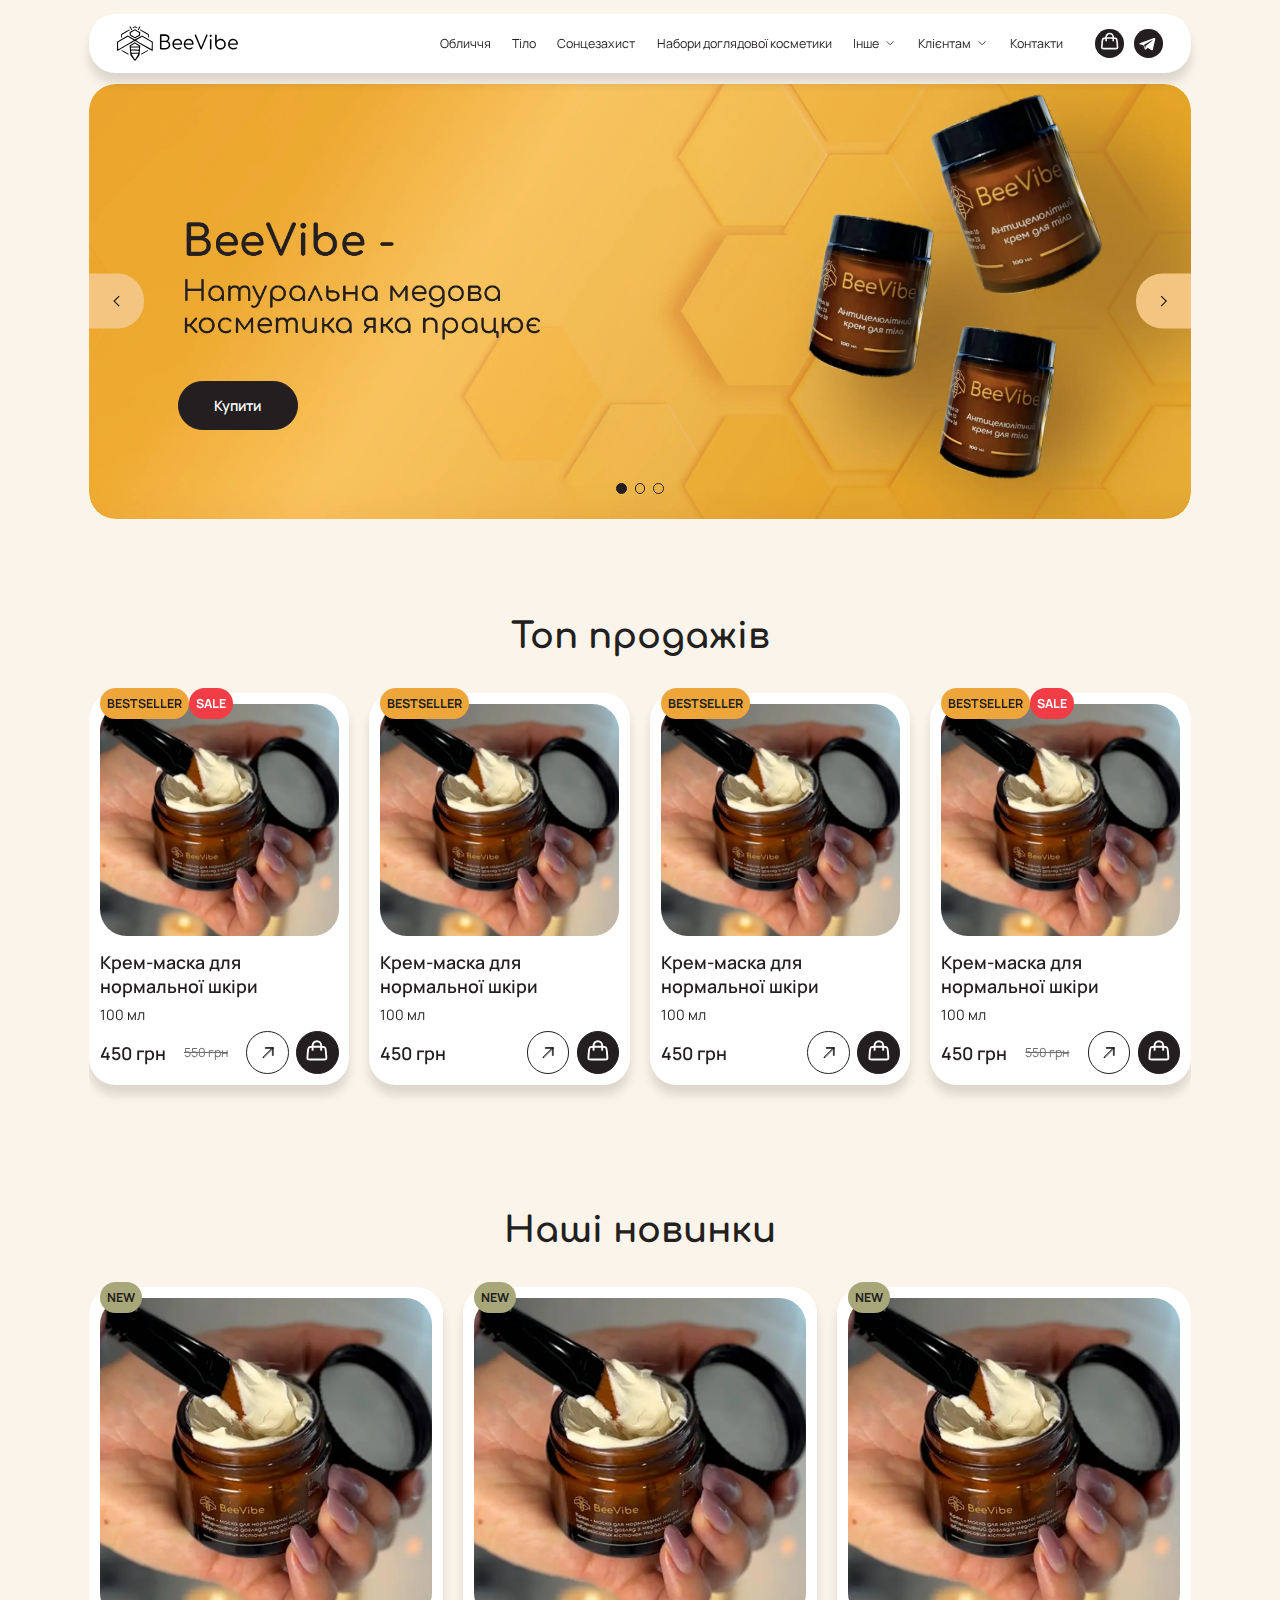
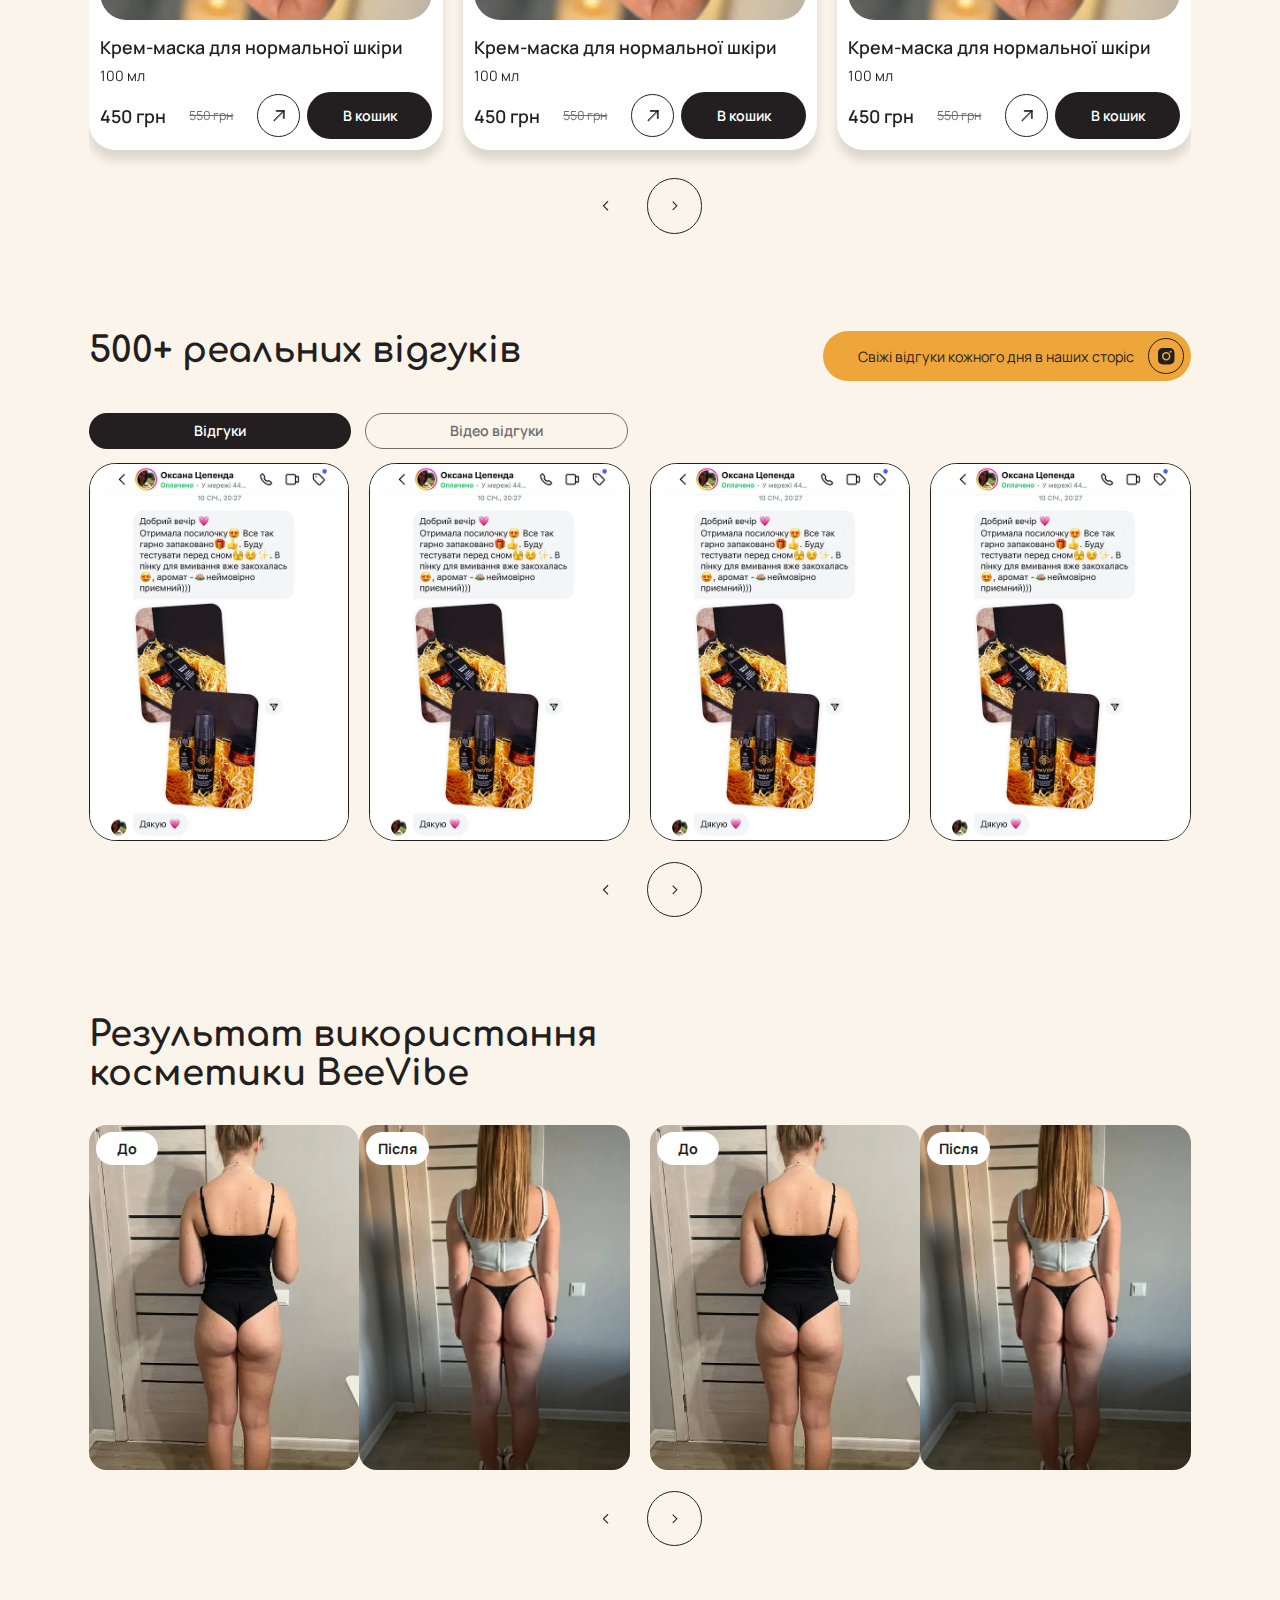
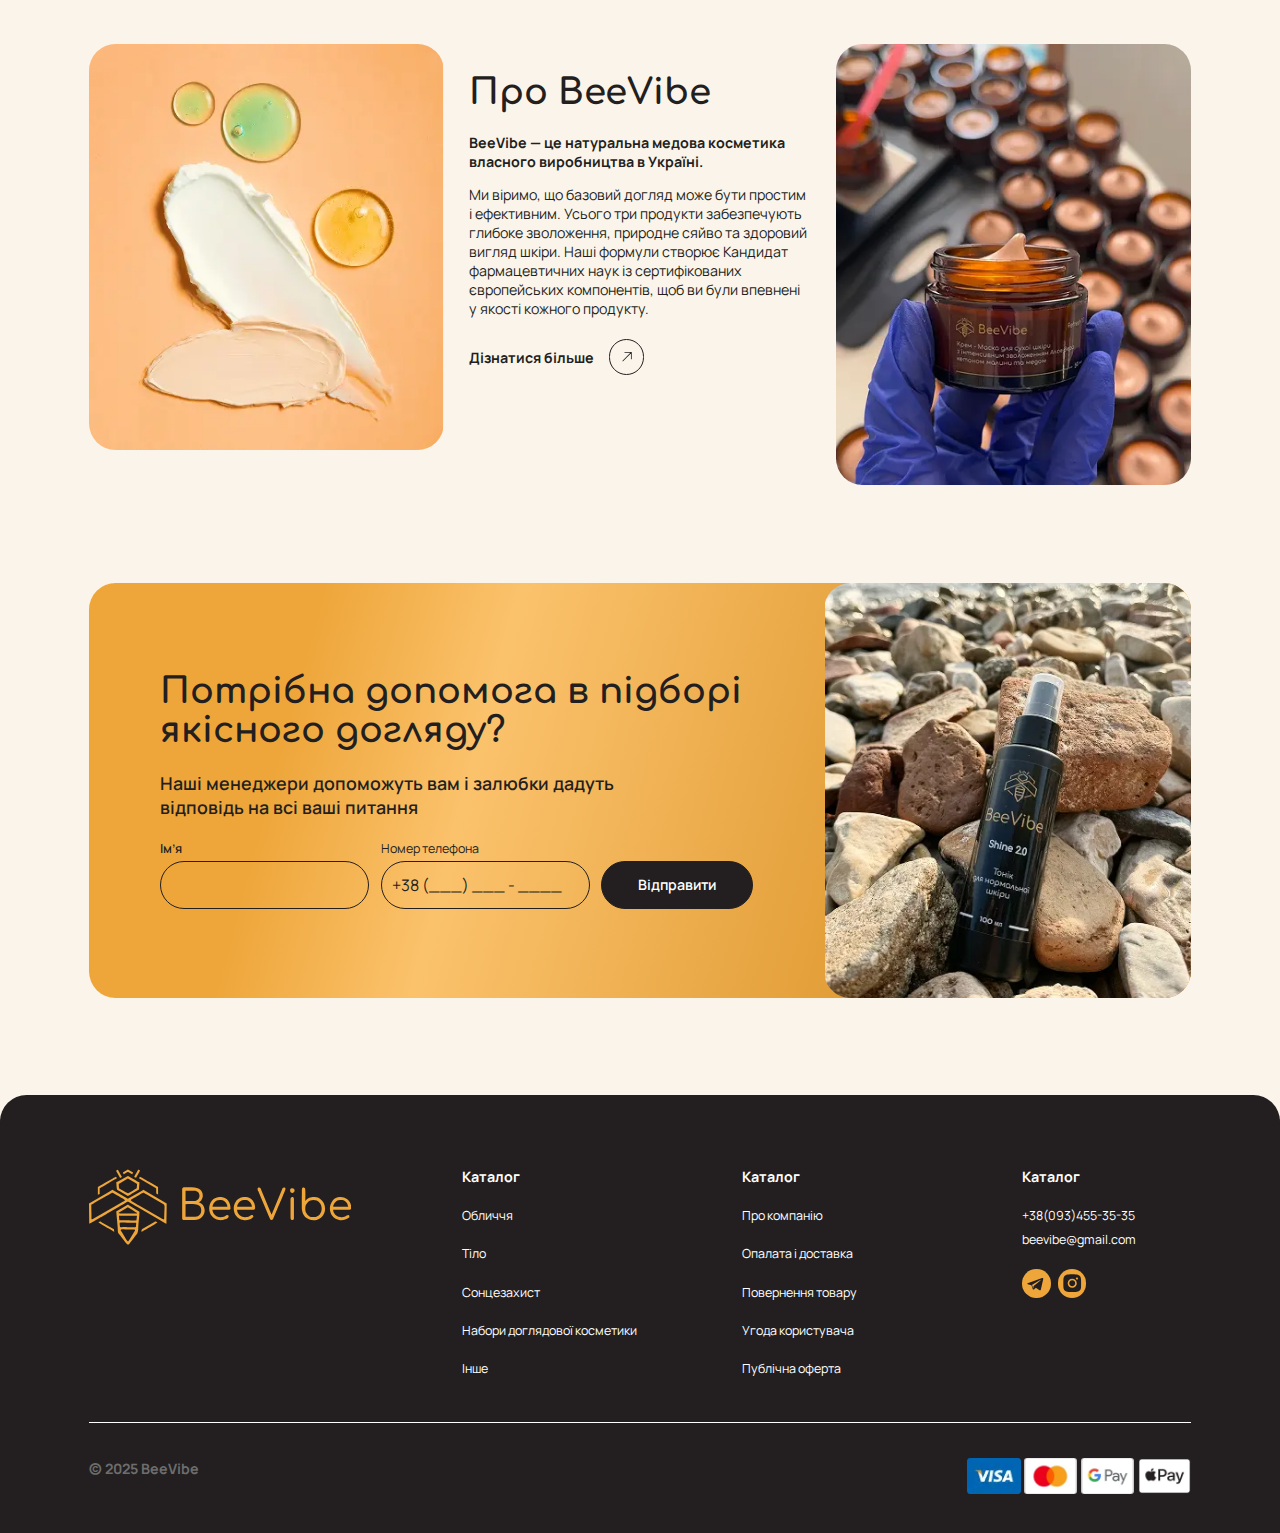
==== index.html @ 08a209f9 "Add files via upload" ====
<!doctype html>
<html lang="ua">

<head>
	<title>HomePage</title>
	<meta charset="UTF-8" />
	<meta name="format-detection" content="telephone=no" />
	<!-- <style>body{opacity: 0;}</style> -->
	<link rel="stylesheet" href="css/style.min.css?_v=20250407083836" />
	<link href="https://fonts.googleapis.com/css?family=Manrope:regular,500,600,700&display=swap&_v=20250407083836" rel="stylesheet" />
	<link href="https://fonts.googleapis.com/css?family=Comfortaa:500,600,700&display=swap&_v=20250407083836" rel="stylesheet" />
	<meta name="viewport" content="width=device-width, initial-scale=1.0" />
	<script>
		let path = window.location.pathname
	</script>
</head>

<body class="body text-dark-blue">
	<div class="page-container">
		<header class="h-[var(--header-height)] py-14 lg:py-16 flex z-50 w-full transition-transform duration-500 ease-linear top-0 right-0 left-0 fixed">
			<div class="container">
				<div class="flex items-center bg-white rounded-30 py-10 px-16 sm:px-32 box-shadow">
					<a href="index.html" class="block w-[1.16rem] lg:w-[1.36rem] relative z-[100] h-36 sm:h-[.46rem]">
						<svg class="size-full duration-300 header-logo transition-colors ease-linear">
							<use xlink:href="#logo"></use>
						</svg>
					</a>
					<div class="lg:ml-auto menu bg-black absolute top-14 lg:top-0 lg:relative h-[calc(100vh-.28rem)] w-[3.59rem] lg:w-auto lg:h-auto -right-[3.75rem] lg:right-0 lg:p-0 flex flex-col lg:items-center justify-center lg:flex-row translate-x-full lg:translate-x-0 transition-transform duration-300 lg:bg-transparent z-[90] rounded-l-30 sm:rounded-30 pt-[var(--header-height)] pr-16 pl-24 pb-32">
						<nav class="lg:mr-24 overflow-y-scroll lg:h-auto h-full">
							<ul class="flex flex-col lg:flex-row text-l lg:text-s">
								<li class="nav-list active">
									<a href="catalog.html">Обличчя</a>
								</li>
								<li class="nav-list">
									<a href="catalog.html">Тіло</a>
								</li>
								<li class="nav-list">
									<a href="catalog.html">Сонцезахист</a>
								</li>
								<li class="nav-list">
									<a href="catalog.html">Набори доглядової косметики</a>
								</li>
								<li class="accordion">
									<div class="accordion-header nav-list flex items-center gap-4">
										<div>Інше</div>
										<span class="size-16 transition-transform duration-300 ease-linear">
											<svg class="size-full duration-300 transition-colors ease-linear fill-transparent stroke-white lg:stroke-black">
												<use xlink:href="#cheven-icon"></use>
											</svg>
										</span>
									</div>
									<div class="accordion-content lg:absolute pl-14 lg:pl-0">
										<div class="pb:14 lg:pb-24 lg:pt-14 lg:bg-white rounded-b-30 w-max">
											<ul>
												<li>
													<a class="py-8 px-12 bg-transparent lg:hover:bg-light-orange lg:w-full mb-4 lg:mb-0" href="catalog.html">Аксесуари</a>
												</li>
												<li>
													<a class="py-8 px-12 bg-transparent lg:hover:bg-light-orange lg:w-full mb-4 lg:mb-0" href="catalog.html">Для постійних клієнтів</a>
												</li>
												<li>
													<a class="py-8 px-12 bg-transparent lg:hover:bg-light-orange lg:w-full mb-4 lg:mb-0" href="catalog.html">Для чоловіків</a>
												</li>
											</ul>
										</div>
									</div>
								</li>
								<li class="accordion">
									<div class="accordion-header nav-list flex items-center gap-4">
										<div>Клієнтам</div>
										<span class="size-16 transition-transform duration-300 ease-linear">
											<svg class="size-full duration-300 transition-colors ease-linear fill-transparent stroke-white lg:stroke-black">
												<use xlink:href="#cheven-icon"></use>
											</svg>
										</span>
									</div>
									<div class="accordion-content lg:absolute pl-14 lg:pl-0">
										<div class="pb:14 lg:pb-24 lg:pt-14 lg:bg-white rounded-b-30 w-max">
											<ul>
												<li>
													<a class="py-8 px-12 bg-transparent lg:hover:bg-light-orange lg:w-full mb-4 lg:mb-0" href="about.html">Про компанію</a>
												</li>
												<li>
													<a class="py-8 px-12 bg-transparent lg:hover:bg-light-orange lg:w-full mb-4 lg:mb-0" href="payment_&_delivery.html">Оплата і доставка</a>
												</li>
												<li>
													<a class="py-8 px-12 bg-transparent lg:hover:bg-light-orange lg:w-full mb-4 lg:mb-0" href="#">Повернення товару</a>
												</li>
												<li>
													<a class="py-8 px-12 bg-transparent lg:hover:bg-light-orange lg:w-full mb-4 lg:mb-0" href="#">Угода користувача</a>
												</li>
												<li>
													<a class="py-8 px-12 bg-transparent lg:hover:bg-light-orange lg:w-full mb-4 lg:mb-0" href="#">Публічна оферта</a>
												</li>
											</ul>
										</div>
									</div>
								</li>
								<li class="nav-list">
									<a class="font-bold lg:font-normal" href="#">Контакти</a>
								</li>
							</ul>
							<a class="mb-14 block ml-26 font-s lg:hidden" href="tel:+380 00 000 00 00 ">+380 00 000 00 00</a>
							<a class="block ml-26 font-s lg:hidden" href="mailto:beevibe@gmail.com">beevibe@gmail.com</a>
						</nav>
						<div class="flex gap-8 flex-shrink-0 lg:hidden pl-14 lg:pl-0 h-50 items-end">
							<a href="#" class="size-32 rounded flex items-center justify-center transition-colors duration-300 bg-orange">
								<svg class="size-full transition-colors duration-300 ease-linear fill-black">
									<use href="#telegram-icon"></use>
								</svg>
							</a>
							<a href="#" class="size-32 rounded flex items-center justify-center transition-colors duration-300 bg-orange">
								<svg class="size-full transition-colors duration-300 ease-linear fill-black">
									<use href="#instagram-icon"></use>
								</svg>
							</a>
						</div>
					</div>

					<button class="size-32 rounded flex items-center justify-center transition-colors duration-300 bg-black pb-6 lg:hover:bg-orange group mr-8 lg:mr-12 ml-auto lg:ml-0">
						<svg class="size-24 fill-none stroke-white transition-colors duration-300 ease-linear group-hover:stroke-black">
							<use href="#basket-icon"></use>
						</svg>
					</button>
					<a href="#" class="size-32 rounded lg:flex items-center justify-center transition-colors duration-300 bg-black lg:hover:bg-orange group hidden">
						<svg class="size-full fill-white transition-colors duration-300 ease-linear group-hover:fill-black">
							<use href="#telegram-icon"></use>
						</svg>
					</a>

					<button class="burger lg:hidden">
						<div class="line">
							<span></span>
						</div>
					</button>
				</div>
			</div>
		</header>


		<main>
			<section class="pt-[var(--header-height)] mb-[.64rem] lg:mb-[1.1rem]">
				<div class="container">
					<div class="swiper relative overflow-hidden rounded-30 mb-12 sm:mb-0" data-swiper="mainFrameSlider">
						<div class="swiper-wrapper">
							<div class="swiper-slide overflow-hidden rounded-30">
								<div class="h-[2.24rem] sm:h-[3.8rem] lg:h-[4.9rem] relative">
									<div class="image size-full">
										<picture>
											<source srcset="img/1-frame.webp" media="(min-width: 1024px)" />
											<img class="object-cover" src="img/1-frame_sm.webp" alt="1-frame" />
										</picture>
									</div>
									<h1 class="hidden">BeeVibe</h1>
									<button class="btn-black absolute left-[.22rem] sm:left-40 bottom-40 lg:left-100 lg:bottom-100">
										Купити
									</button>
								</div>
							</div>
							<div class="swiper-slide overflow-hidden rounded-30">
								<div class="h-[2.24rem] sm:h-[3.8rem] lg:h-[4.9rem] relative">
									<div class="image size-full">
										<picture>
											<source srcset="img/1-frame.webp" media="(min-width: 1024px)" />
											<img class="object-cover" src="img/1-frame_sm.webp" alt="1-frame" />
										</picture>
									</div>
									<h1 class="hidden">BeeVibe</h1>
									<button class="btn-black absolute left-[.22rem] sm:left-40 bottom-40 lg:left-100 lg:bottom-100">
										Купити
									</button>
								</div>
							</div>
							<div class="swiper-slide overflow-hidden rounded-30">
								<div class="h-[2.24rem] sm:h-[3.8rem] lg:h-[4.9rem] relative">
									<div class="image size-full">
										<picture>
											<source srcset="img/1-frame.webp" media="(min-width: 1024px)" />
											<img class="object-cover" src="img/1-frame_sm.webp" alt="1-frame" />
										</picture>
									</div>
									<h1 class="hidden">BeeVibe</h1>
									<button class="btn-black absolute left-[.22rem] sm:left-40 bottom-40 lg:left-100 lg:bottom-100">
										Купити
									</button>
								</div>
							</div>
						</div>
						<button class="btn-prev z-50 text-red absolute top-1/2 -translate-y-1/2 size-[.62rem] rounded-r-30 bg-light-orange lg:flex-center lg:hover:bg-white uration-300 transition-colors ease-linear hidden">
							<svg class="size-24 duration-300 transition-colors ease-linear fill-transparent stroke-black rotate-90">
								<use xlink:href="#cheven-icon"></use>
							</svg>
						</button>
						<button class="btn-next z-50 text-red absolute top-1/2 -translate-y-1/2 size-[.62rem] rounded-l-30 bg-light-orange lg:flex-center lg:hover:bg-white uration-300 transition-colors ease-linear hidden right-0">
							<svg class="size-24 duration-300 transition-colors ease-linear fill-transparent stroke-black -rotate-90">
								<use xlink:href="#cheven-icon"></use>
							</svg>
						</button>
						<div class="swiper-pagination lg:!bottom-24"></div>
					</div>
					<div class="btn-black w-full sm:hidden">В каталог</div>
				</div>
			</section>
			<section class="mb-[.64rem] lg:mb-[1.1rem]">
				<div class="container">
					<h2 class="sm:text-center mb-16 sm:mb-36">Топ продажів</h2>
				</div>
				<div class="pl-[var(--container-gap)] lg:px-[var(--container-gap)]">
					<div class="swiper" data-swiper="topSalesSlider">
						<div class="swiper-wrapper pt-6 pb-24 sm:pb-32">
							<div class="swiper-slide">
								<div class="p-8 sm:p-12 bg-white rounded-30 relative box-shadow">
									<div class="image w-full pt-[97%] rounded-30 overflow-hidden mb-8 sm:mb-16">
										<img src="img/top-sales.webp" alt="top-sales" />
									</div>
									<h3 class="h4 font-semibold mb-4 sm:mb-8">
										Крем-маска для нормальної шкіри
									</h3>
									<div class="mb-4 sm:mb-8 text-s sm:text-m">100 мл</div>
									<div class="flex justify-between items-center">
										<div class="sm:text-[.2rem] font-semibold">450 грн</div>
										<div class="line-through text-gray text-s">550 грн</div>
										<div class="flex flex-shrink-0 gap-8">
											<a href="#" class="size-[.48rem] rounded items-center justify-center transition-colors duration-300 bg-transparent lg:hover:bg-light-orange group ml-auto lg:ml-0 flex-shrink-0 border border-solid border-black lg:flex-center lg:hover:border-light-orange hidden">
												<svg class="size-24 fill-none transition-colors duration-300 ease-linear stroke-black">
													<use href="#arrow-icon"></use>
												</svg>
											</a>
											<button class="size-40 sm:size-[.48rem] rounded flex items-center justify-center transition-colors duration-300 bg-black pb-6 lg:hover:bg-orange group ml-auto lg:ml-0 flex-shrink-0 border border-solid border-black lg:hover:border-orange">
												<svg class="size-24 sm:size-[.29rem] fill-none stroke-white transition-colors duration-300 ease-linear group-hover:stroke-black">
													<use href="#basket-icon"></use>
												</svg>
											</button>
										</div>
									</div>
									<div class="flex absolute -top-6">
										<div class="p-8 uppercase text-s font-bold rounded-30 bg-orange">
											Bestseller
										</div>
										<div class="p-8 uppercase text-s font-bold rounded-30 bg-red text-white">
											sale
										</div>
									</div>
								</div>
							</div>
							<div class="swiper-slide">
								<div class="p-8 sm:p-12 bg-white rounded-30 relative box-shadow">
									<div class="image w-full pt-[97%] rounded-30 overflow-hidden mb-8 sm:mb-16">
										<img src="img/top-sales.webp" alt="top-sales" />
									</div>
									<h3 class="h4 font-semibold mb-4 sm:mb-8">
										Крем-маска для нормальної шкіри
									</h3>
									<div class="mb-4 sm:mb-8 text-s sm:text-m">100 мл</div>
									<div class="flex justify-between items-center">
										<div class="sm:text-[.2rem] font-semibold">450 грн</div>
										<!-- <div class="line-through text-gray text-s">550 грн</div> -->
										<div class="flex flex-shrink-0 gap-8">
											<a href="#" class="size-[.48rem] rounded items-center justify-center transition-colors duration-300 bg-transparent lg:hover:bg-light-orange group ml-auto lg:ml-0 flex-shrink-0 border border-solid border-black lg:flex-center lg:hover:border-light-orange hidden">
												<svg class="size-24 fill-none transition-colors duration-300 ease-linear stroke-black">
													<use href="#arrow-icon"></use>
												</svg>
											</a>
											<button class="size-40 sm:size-[.48rem] rounded flex items-center justify-center transition-colors duration-300 bg-black pb-6 lg:hover:bg-orange group ml-auto lg:ml-0 flex-shrink-0 border border-solid border-black lg:hover:border-orange">
												<svg class="size-24 sm:size-[.29rem] fill-none stroke-white transition-colors duration-300 ease-linear group-hover:stroke-black">
													<use href="#basket-icon"></use>
												</svg>
											</button>
										</div>
									</div>
									<div class="flex absolute -top-6">
										<div class="p-8 uppercase text-s font-bold rounded-30 bg-orange">
											Bestseller
										</div>
									</div>
								</div>
							</div>
							<div class="swiper-slide">
								<div class="p-8 sm:p-12 bg-white rounded-30 relative box-shadow">
									<div class="image w-full pt-[97%] rounded-30 overflow-hidden mb-8 sm:mb-16">
										<img src="img/top-sales.webp" alt="top-sales" />
									</div>
									<h3 class="h4 font-semibold mb-4 sm:mb-8">
										Крем-маска для нормальної шкіри
									</h3>
									<div class="mb-4 sm:mb-8 text-s sm:text-m">100 мл</div>
									<div class="flex justify-between items-center">
										<div class="sm:text-[.2rem] font-semibold">450 грн</div>
										<!-- <div class="line-through text-gray text-s">550 грн</div> -->
										<div class="flex flex-shrink-0 gap-8">
											<a href="#" class="size-[.48rem] rounded items-center justify-center transition-colors duration-300 bg-transparent lg:hover:bg-light-orange group ml-auto lg:ml-0 flex-shrink-0 border border-solid border-black lg:flex-center lg:hover:border-light-orange hidden">
												<svg class="size-24 fill-none transition-colors duration-300 ease-linear stroke-black">
													<use href="#arrow-icon"></use>
												</svg>
											</a>
											<button class="size-40 sm:size-[.48rem] rounded flex items-center justify-center transition-colors duration-300 bg-black pb-6 lg:hover:bg-orange group ml-auto lg:ml-0 flex-shrink-0 border border-solid border-black lg:hover:border-orange">
												<svg class="size-24 sm:size-[.29rem] fill-none stroke-white transition-colors duration-300 ease-linear group-hover:stroke-black">
													<use href="#basket-icon"></use>
												</svg>
											</button>
										</div>
									</div>
									<div class="flex absolute -top-6">
										<div class="p-8 uppercase text-s font-bold rounded-30 bg-orange">
											Bestseller
										</div>
									</div>
								</div>
							</div>
							<div class="swiper-slide">
								<div class="p-8 sm:p-12 bg-white rounded-30 relative box-shadow">
									<div class="image w-full pt-[97%] rounded-30 overflow-hidden mb-8 sm:mb-16">
										<img src="img/top-sales.webp" alt="top-sales" />
									</div>
									<h3 class="h4 font-semibold mb-4 sm:mb-8">
										Крем-маска для нормальної шкіри
									</h3>
									<div class="mb-4 sm:mb-8 text-s sm:text-m">100 мл</div>
									<div class="flex justify-between items-center">
										<div class="sm:text-[.2rem] font-semibold">450 грн</div>
										<div class="line-through text-gray text-s">550 грн</div>
										<div class="flex flex-shrink-0 gap-8">
											<a href="#" class="size-[.48rem] rounded items-center justify-center transition-colors duration-300 bg-transparent lg:hover:bg-light-orange group ml-auto lg:ml-0 flex-shrink-0 border border-solid border-black lg:flex-center lg:hover:border-light-orange hidden">
												<svg class="size-24 fill-none transition-colors duration-300 ease-linear stroke-black">
													<use href="#arrow-icon"></use>
												</svg>
											</a>
											<button class="size-40 sm:size-[.48rem] rounded flex items-center justify-center transition-colors duration-300 bg-black pb-6 lg:hover:bg-orange group ml-auto lg:ml-0 flex-shrink-0 border border-solid border-black lg:hover:border-orange">
												<svg class="size-24 sm:size-[.29rem] fill-none stroke-white transition-colors duration-300 ease-linear group-hover:stroke-black">
													<use href="#basket-icon"></use>
												</svg>
											</button>
										</div>
									</div>
									<div class="flex absolute -top-6">
										<div class="p-8 uppercase text-s font-bold rounded-30 bg-orange">
											Bestseller
										</div>
										<div class="p-8 uppercase text-s font-bold rounded-30 bg-red text-white">
											sale
										</div>
									</div>
								</div>
							</div>
						</div>
						<div class="flex justify-end sm:justify-center gap-16 pr-[var(--container-gap)] lg:pr-0">
							<div class="slider-btn prev">
								<svg class="size-full d fill-transparent stroke-black rotate-90">
									<use xlink:href="#cheven-icon"></use>
								</svg>
							</div>
							<div class="slider-btn next">
								<svg class="size-full d fill-transparent stroke-black -rotate-90">
									<use xlink:href="#cheven-icon"></use>
								</svg>
							</div>
						</div>
					</div>
				</div>
			</section>
			<section class="mb-[.64rem] lg:mb-[1.1rem]">
				<div class="container">
					<h2 class="sm:text-center mb-16 sm:mb-36">Наші новинки</h2>
				</div>
				<div class="pl-[var(--container-gap)] lg:px-[var(--container-gap)]">
					<div class="swiper" data-swiper="newSlider">
						<div class="swiper-wrapper pt-6 pb-24 sm:pb-32">
							<div class="swiper-slide">
								<div class="p-8 sm:p-12 bg-white rounded-30 relative box-shadow">
									<div class="image w-full pt-[97%] rounded-30 overflow-hidden mb-8 sm:mb-16">
										<img src="img/top-sales.webp" alt="top-sales" />
									</div>
									<h3 class="h4 font-semibold mb-4 sm:mb-8">
										Крем-маска для нормальної шкіри
									</h3>
									<div class="mb-4 sm:mb-8 text-s sm:text-m">100 мл</div>
									<div class="flex justify-between items-center">
										<div class="sm:text-[.2rem] font-semibold">450 грн</div>
										<div class="line-through text-gray text-s">550 грн</div>
										<div class="flex flex-shrink-0 gap-8 items-center">
											<a href="#" class="size-[.48rem] rounded items-center justify-center transition-colors duration-300 bg-transparent lg:hover:bg-light-orange group ml-auto lg:ml-0 flex-shrink-0 border border-solid border-black lg:flex-center lg:hover:border-light-orange hidden">
												<svg class="size-24 fill-none transition-colors duration-300 ease-linear stroke-black">
													<use href="#arrow-icon"></use>
												</svg>
											</a>
											<button class="size-40 sm:size-[.48rem] rounded flex items-center justify-center transition-colors duration-300 bg-black pb-6 lg:hover:bg-orange group ml-auto lg:ml-0 flex-shrink-0 border border-solid border-black lg:hover:border-orange lg:hidden">
												<svg class="size-24 sm:size-[.29rem] fill-none stroke-white transition-colors duration-300 ease-linear group-hover:stroke-black">
													<use href="#basket-icon"></use>
												</svg>
											</button>
											<button class="btn-black-orange hidden lg:flex">
												В кошик
											</button>
										</div>
									</div>
									<div class="flex absolute -top-6">
										<div class="p-8 uppercase text-s font-bold rounded-30 bg-khaki">
											new
										</div>
									</div>
								</div>
							</div>
							<div class="swiper-slide">
								<div class="p-8 sm:p-12 bg-white rounded-30 relative box-shadow">
									<div class="image w-full pt-[97%] rounded-30 overflow-hidden mb-8 sm:mb-16">
										<img src="img/top-sales.webp" alt="top-sales" />
									</div>
									<h3 class="h4 font-semibold mb-4 sm:mb-8">
										Крем-маска для нормальної шкіри
									</h3>
									<div class="mb-4 sm:mb-8 text-s sm:text-m">100 мл</div>
									<div class="flex justify-between items-center">
										<div class="sm:text-[.2rem] font-semibold">450 грн</div>
										<div class="line-through text-gray text-s">550 грн</div>
										<div class="flex flex-shrink-0 gap-8 items-center">
											<a href="#" class="size-[.48rem] rounded items-center justify-center transition-colors duration-300 bg-transparent lg:hover:bg-light-orange group ml-auto lg:ml-0 flex-shrink-0 border border-solid border-black lg:flex-center lg:hover:border-light-orange hidden">
												<svg class="size-24 fill-none transition-colors duration-300 ease-linear stroke-black">
													<use href="#arrow-icon"></use>
												</svg>
											</a>
											<button class="size-40 sm:size-[.48rem] rounded flex items-center justify-center transition-colors duration-300 bg-black pb-6 lg:hover:bg-orange group ml-auto lg:ml-0 flex-shrink-0 border border-solid border-black lg:hover:border-orange lg:hidden">
												<svg class="size-24 sm:size-[.29rem] fill-none stroke-white transition-colors duration-300 ease-linear group-hover:stroke-black">
													<use href="#basket-icon"></use>
												</svg>
											</button>
											<button class="btn-black-orange hidden lg:flex">
												В кошик
											</button>
										</div>
									</div>
									<div class="flex absolute -top-6">
										<div class="p-8 uppercase text-s font-bold rounded-30 bg-khaki">
											new
										</div>
									</div>
								</div>
							</div>
							<div class="swiper-slide">
								<div class="p-8 sm:p-12 bg-white rounded-30 relative box-shadow">
									<div class="image w-full pt-[97%] rounded-30 overflow-hidden mb-8 sm:mb-16">
										<img src="img/top-sales.webp" alt="top-sales" />
									</div>
									<h3 class="h4 font-semibold mb-4 sm:mb-8">
										Крем-маска для нормальної шкіри
									</h3>
									<div class="mb-4 sm:mb-8 text-s sm:text-m">100 мл</div>
									<div class="flex justify-between items-center">
										<div class="sm:text-[.2rem] font-semibold">450 грн</div>
										<div class="line-through text-gray text-s">550 грн</div>
										<div class="flex flex-shrink-0 gap-8 items-center">
											<a href="#" class="size-[.48rem] rounded items-center justify-center transition-colors duration-300 bg-transparent lg:hover:bg-light-orange group ml-auto lg:ml-0 flex-shrink-0 border border-solid border-black lg:flex-center lg:hover:border-light-orange hidden">
												<svg class="size-24 fill-none transition-colors duration-300 ease-linear stroke-black">
													<use href="#arrow-icon"></use>
												</svg>
											</a>
											<button class="size-40 sm:size-[.48rem] rounded flex items-center justify-center transition-colors duration-300 bg-black pb-6 lg:hover:bg-orange group ml-auto lg:ml-0 flex-shrink-0 border border-solid border-black lg:hover:border-orange lg:hidden">
												<svg class="size-24 sm:size-[.29rem] fill-none stroke-white transition-colors duration-300 ease-linear group-hover:stroke-black">
													<use href="#basket-icon"></use>
												</svg>
											</button>
											<button class="btn-black-orange hidden lg:flex">
												В кошик
											</button>
										</div>
									</div>
									<div class="flex absolute -top-6">
										<div class="p-8 uppercase text-s font-bold rounded-30 bg-khaki">
											new
										</div>
									</div>
								</div>
							</div>
							<div class="swiper-slide">
								<div class="p-8 sm:p-12 bg-white rounded-30 relative box-shadow">
									<div class="image w-full pt-[97%] rounded-30 overflow-hidden mb-8 sm:mb-16">
										<img src="img/top-sales.webp" alt="top-sales" />
									</div>
									<h3 class="h4 font-semibold mb-4 sm:mb-8">
										Крем-маска для нормальної шкіри
									</h3>
									<div class="mb-4 sm:mb-8 text-s sm:text-m">100 мл</div>
									<div class="flex justify-between items-center">
										<div class="sm:text-[.2rem] font-semibold">450 грн</div>
										<div class="line-through text-gray text-s">550 грн</div>
										<div class="flex flex-shrink-0 gap-8 items-center">
											<a href="#" class="size-[.48rem] rounded items-center justify-center transition-colors duration-300 bg-transparent lg:hover:bg-light-orange group ml-auto lg:ml-0 flex-shrink-0 border border-solid border-black lg:flex-center lg:hover:border-light-orange hidden">
												<svg class="size-24 fill-none transition-colors duration-300 ease-linear stroke-black">
													<use href="#arrow-icon"></use>
												</svg>
											</a>
											<button class="size-40 sm:size-[.48rem] rounded flex items-center justify-center transition-colors duration-300 bg-black pb-6 lg:hover:bg-orange group ml-auto lg:ml-0 flex-shrink-0 border border-solid border-black lg:hover:border-orange lg:hidden">
												<svg class="size-24 sm:size-[.29rem] fill-none stroke-white transition-colors duration-300 ease-linear group-hover:stroke-black">
													<use href="#basket-icon"></use>
												</svg>
											</button>
											<button class="btn-black-orange hidden lg:flex">
												В кошик
											</button>
										</div>
									</div>
									<div class="flex absolute -top-6">
										<div class="p-8 uppercase text-s font-bold rounded-30 bg-khaki">
											new
										</div>
									</div>
								</div>
							</div>
						</div>
						<div class="flex justify-end sm:justify-center gap-16 pr-[var(--container-gap)] lg:pr-0">
							<div class="slider-btn prev">
								<svg class="size-full d fill-transparent stroke-black rotate-90">
									<use xlink:href="#cheven-icon"></use>
								</svg>
							</div>
							<div class="slider-btn next">
								<svg class="size-full d fill-transparent stroke-black -rotate-90">
									<use xlink:href="#cheven-icon"></use>
								</svg>
							</div>
						</div>
					</div>
				</div>
			</section>
			<section class="mb-[.64rem] lg:mb-[1.1rem]">
				<div class="lg:px-[var(--container-gap)] pl-[var(--container-gap)]">
					<div class="lg:flex justify-between mb-16 sm:mb-36 pr-[var(--container-gap)] lg:pr-0">
						<h2 class="mb-24 lg:mb-0">
							<span class="lg:block">500+ реальних відгуків</span>
						</h2>

						<a class="py-8 sm:pl-40 pr-8 text-black rounded-30 bg-orange items-center hover:bg-black hover:text-white transition-colors duration-300 group w-full sm:w-max flex justify-center ml-auto text-s lg:text-m lg:gap-16 gap-4" href="#"><span>Свіжі відгуки кожного дня в наших сторіс</span>

							<span href="#" class="size-40 p-4 rounded lg:flex items-center justify-center transition-colors duration-300 border border-solid border-black group-hover:border-white">
								<svg class="size-full group-hover:fill-white transition-colors duration-300 ease-linear fill-black">
									<use href="#instagram-icon"></use>
								</svg>
							</span>
						</a>
					</div>

					<div class="tabs-container">
						<div class="mb-16">
							<div class="flex gap-16 overflow-x-scroll tab__buttons leading-snug mb-16">
								<div class="tab__button py-8 px-40 rounded-30 font-semibold border border-solid border-gray cursor-pointer hover:bg-black hover:border-black hover:text-white duration-300 transition-colors ease-linear flex-shrink-0 text-gray lg:min-w-[2.95rem] flex-center">
									Відгуки
								</div>
								<div class="tab__button py-8 px-40 rounded-30 font-semibold border border-solid border-gray cursor-pointer hover:bg-black hover:border-black hover:text-white duration-300 transition-colors ease-linear flex-shrink-0 text-gray lg:min-w-[2.95rem] flex-center">
									Відео відгуки
								</div>
							</div>

							<div class="relative tab__contents">
								<div class="tab__content opacity-0 bg-bg transition-opacity duration-300 ease-linear">
									<div class="swiper mb-40" data-swiper="reviewsSlider">
										<div class="swiper-wrapper mb-24">
											<div class="swiper-slide">
												<div class="border border-solid border-black overflow-hidden h-[3.6rem] sm:h-[4.25rem] rounded-30">
													<div class="image size-full">
														<img class="object-contain" src="img/review.webp" alt="review" />
													</div>
												</div>
											</div>
											<div class="swiper-slide">
												<div class="border border-solid border-black overflow-hidden h-[3.6rem] sm:h-[4.25rem] rounded-30">
													<div class="image size-full">
														<img class="object-contain" src="img/review.webp" alt="review" />
													</div>
												</div>
											</div>
											<div class="swiper-slide">
												<div class="border border-solid border-black overflow-hidden h-[3.6rem] sm:h-[4.25rem] rounded-30">
													<div class="image size-full">
														<img class="object-contain" src="img/review.webp" alt="review" />
													</div>
												</div>
											</div>
											<div class="swiper-slide">
												<div class="border border-solid border-black overflow-hidden h-[3.6rem] sm:h-[4.25rem] rounded-30">
													<div class="image size-full">
														<img class="object-contain" src="img/review.webp" alt="review" />
													</div>
												</div>
											</div>
											<div class="swiper-slide">
												<div class="border border-solid border-black overflow-hidden h-[3.6rem] sm:h-[4.25rem] rounded-30">
													<div class="image size-full">
														<img class="object-contain" src="img/review.webp" alt="review" />
													</div>
												</div>
											</div>
										</div>
										<div class="flex justify-end sm:justify-center gap-16 pr-[var(--container-gap)] lg:pr-0">
											<div class="slider-btn prev">
												<svg class="size-full d fill-transparent stroke-black rotate-90">
													<use xlink:href="#cheven-icon"></use>
												</svg>
											</div>
											<div class="slider-btn next">
												<svg class="size-full d fill-transparent stroke-black -rotate-90">
													<use xlink:href="#cheven-icon"></use>
												</svg>
											</div>
										</div>
									</div>
								</div>
								<div class="tab__content absolute top-0 opacity-0 bg-bg transition-opacity duration-300 ease-linear min-w-0 w-full">
									<div class="swiper mb-40" data-swiper="reviewsVideoSlider">
										<div class="swiper-wrapper mb-24">
											<div class="swiper-slide">
												<div class="border border-solid border-black overflow-hidden h-[3.6rem] sm:h-[4.25rem] rounded-30">
													<div class="image size-full">
														<img class="object-contain" src="img/review.webp" alt="review" />
													</div>
												</div>
											</div>
											<div class="swiper-slide">
												<div class="border border-solid border-black overflow-hidden h-[3.6rem] sm:h-[4.25rem] rounded-30">
													<div class="image size-full">
														<img class="object-contain" src="img/review.webp" alt="review" />
													</div>
												</div>
											</div>
											<div class="swiper-slide">
												<div class="border border-solid border-black overflow-hidden h-[3.6rem] sm:h-[4.25rem] rounded-30">
													<div class="image size-full">
														<img class="object-contain" src="img/review.webp" alt="review" />
													</div>
												</div>
											</div>
											<div class="swiper-slide">
												<div class="border border-solid border-black overflow-hidden h-[3.6rem] sm:h-[4.25rem] rounded-30">
													<div class="image size-full">
														<img class="object-contain" src="img/review.webp" alt="review" />
													</div>
												</div>
											</div>
											<div class="swiper-slide">
												<div class="border border-solid border-black overflow-hidden h-[3.6rem] sm:h-[4.25rem] rounded-30">
													<div class="image size-full">
														<img class="object-contain" src="img/review.webp" alt="review" />
													</div>
												</div>
											</div>
										</div>
										<div class="flex justify-end sm:justify-center gap-16 pr-[var(--container-gap)] lg:pr-0">
											<div class="slider-btn prev">
												<svg class="size-full d fill-transparent stroke-black rotate-90">
													<use xlink:href="#cheven-icon"></use>
												</svg>
											</div>
											<div class="slider-btn next">
												<svg class="size-full d fill-transparent stroke-black -rotate-90">
													<use xlink:href="#cheven-icon"></use>
												</svg>
											</div>
										</div>
									</div>
								</div>
							</div>
						</div>
					</div>
				</div>
			</section>
			<section class="mb-[.64rem] lg:mb-[1.1rem]">
				<div class="container">
					<h2 class="lg:w-1/2 mb-16 sm:mb-36">
						Результат використання косметики BeeVibe
					</h2>
					<div class="swiper" data-swiper="resultsSwiper">
						<div class="swiper-wrapper mb-24">
							<div class="swiper-slide">
								<div class="flex h-[2.18rem] sm:h-[3.88rem]">
									<div class="image h-full w-1/2 rounded-[.2rem] overflow-hidden">
										<img class="!object-cover" src="img/before.webp" alt="before" />
										<div class="rounded-30 p-8 bg-white font-bold absolute top-8 left-8 min-w-[.7rem] text-center text-s sm:text-m">
											До
										</div>
									</div>
									<div class="image h-full w-1/2 rounded-[.2rem] overflow-hidden">
										<img class="!object-cover" src="img/after.webp" alt="before" />
										<div class="rounded-30 p-8 bg-white font-bold absolute top-8 left-8 min-w-[.7rem] text-center text-s sm:text-m">
											Після
										</div>
									</div>
								</div>
							</div>
							<div class="swiper-slide">
								<div class="flex h-[2.18rem] sm:h-[3.88rem]">
									<div class="image h-full w-1/2 rounded-[.2rem] overflow-hidden">
										<img class="!object-cover" src="img/before.webp" alt="before" />
										<div class="rounded-30 p-8 bg-white font-bold absolute top-8 left-8 min-w-[.7rem] text-center text-s sm:text-m">
											До
										</div>
									</div>
									<div class="image h-full w-1/2 rounded-[.2rem] overflow-hidden">
										<img class="!object-cover" src="img/after.webp" alt="before" />
										<div class="rounded-30 p-8 bg-white font-bold absolute top-8 left-8 min-w-[.7rem] text-center text-s sm:text-m">
											Після
										</div>
									</div>
								</div>
							</div>
							<div class="swiper-slide">
								<div class="flex h-[2.18rem] sm:h-[3.88rem]">
									<div class="image h-full w-1/2 rounded-[.2rem] overflow-hidden">
										<img class="!object-cover" src="img/before.webp" alt="before" />
										<div class="rounded-30 p-8 bg-white font-bold absolute top-8 left-8 min-w-[.7rem] text-center text-s sm:text-m">
											До
										</div>
									</div>
									<div class="image h-full w-1/2 rounded-[.2rem] overflow-hidden">
										<img class="!object-cover" src="img/after.webp" alt="before" />
										<div class="rounded-30 p-8 bg-white font-bold absolute top-8 left-8 min-w-[.7rem] text-center text-s sm:text-m">
											Після
										</div>
									</div>
								</div>
							</div>
						</div>
						<div class="flex justify-center gap-16 pr-[var(--container-gap)] lg:pr-0">
							<div class="slider-btn prev">
								<svg class="size-full d fill-transparent stroke-black rotate-90">
									<use xlink:href="#cheven-icon"></use>
								</svg>
							</div>
							<div class="slider-btn next">
								<svg class="size-full d fill-transparent stroke-black -rotate-90">
									<use xlink:href="#cheven-icon"></use>
								</svg>
							</div>
						</div>
					</div>
				</div>
			</section>
			<section class="mb-[.64rem] lg:mb-[1.1rem]">
				<div class="container">
					<div class="grid sm:grid-cols-2 lg:grid-cols-3 gap-20">
						<div class="image w-full h-[4.57rem] rounded-30 overflow-hidden hidden lg:flex">
							<img src="img/about_1.webp" alt="about_photo" />
						</div>
						<div class="lg:px-8 lg:py-32">
							<h2 class="mb-16 sm:mb-24">Про BeeVibe</h2>
							<p class="font-bold mb-12 sm:mb-16">
								BeeVibe — це натуральна медова косметика власного виробництва
								в Україні.
							</p>
							<p class="mb-16 sm:mb-24">
								Ми віримо, що базовий догляд може бути простим і ефективним.
								Усього три продукти забезпечують глибоке зволоження, природне
								сяйво та здоровий вигляд шкіри. Наші формули створює Кандидат
								фармацевтичних наук із сертифікованих європейських
								компонентів, щоб ви були впевнені у якості кожного продукту.
							</p>
							<a href="@" class="flex items-center gap-16 font-bold group hover:text-orange transition-colors duration-300 ease-linear">
								<span>Дізнатися більше</span>
								<span href="#" class="size-40 p-8 rounded flex items-center justify-center transition-colors duration-300 border border-solid border-black group-hover:border-light-orange group-hover:bg-light-orange">
									<svg class="size-full fill-black transition-colors duration-300 ease-linear">
										<use href="#arrow-icon"></use>
									</svg> </span></a>
						</div>
						<div class="image w-full h-[3.14rem] sm:h-[4.5rem] lg:h-[4.96rem] rounded-30 overflow-hidden">
							<img class="!object-cover" src="img/about_2.webp" alt="about_photo" />
						</div>
					</div>
				</div>
			</section>
			<section class="mb-[.64rem] lg:mb-[1.1rem]">
				<div class="container">
					<div class="grid lg:grid-cols-[2fr,1fr] orange-gradient rounded-30">
						<div class="sm:px-[.8rem] pt-50 pb-32 px-20 sm:py-100">
							<h2 class="mb-24">
								Потрібна допомога в підборі якісного догляду?
							</h2>
							<p class="h4 font-semibold lg:pr-100 mb-24">
								Наші менеджери допоможуть вам і залюбки дадуть відповідь на
								всі ваші питання
							</p>
							<form class="form text-blue max-w-[7.26rem]">
								<div class="flex flex-wrap justify-between mx-auto gap-x-8 gap-y-24">
									<div class="flex form-item flex-col w-full lg:w-[2.35rem]">
										<label for="name-add" class="text-s font-semibold mb-4">
											Ім’я</label>
										<input type="text" name="name" id="name-calc" class="text-l h-[.54rem] border border-solid bg-transparent p-12 flex items-center rounded-30" />
										<div class="form-item__message"></div>
									</div>
									<div class="flex form-item flex-col w-full lg:w-[2.35rem]">
										<label for="phone-add" class="text-s mb-4">
											Номер телефона</label>
										<input type="text" name="phone" id="phone-calc" class="text-l h-[.54rem] border border-solid bg-transparent p-12 flex items-center rounded-30" />
										<div class="form-item__message"></div>
									</div>
									<button type="submit" class="btn-black h-[0.54rem] self-end w-full lg:w-auto">
										Відправити
									</button>
								</div>
							</form>
						</div>
						<div class="image w-full h-[3.26rem] sm:h-[6rem] lg:h-full rounded-30 overflow-hidden">
							<img class="object-cover" src="img/form.webp" alt="form_img" />
						</div>
					</div>
				</div>
			</section>
		</main>
		<footer id="contacts" class="footer bg-black py-[.54rem] sm:pb-[.44rem] sm:pt-[.8rem] text-white rounded-t-30">
			<div class="container">
				<div class="grid lg:grid-cols-12 sm:grid-cols-3 grid-cols-2 gap-20 gap-y-40 mb-[.5rem]">
					<a href="index.html" class="col-start-1 col-end-3 lg:col-end-4 block mb-12 lg:mb-0 max-h-[0.6rem] sm:max-h-[0.9rem] w-[2rem] lg:w-auto">
						<svg class="size-full fill-orange">
							<use href="#logo"></use>
						</svg>
					</a>
					<div class="col-start-1 lg:col-start-5 lg:col-end-8">
						<div class="font-bold mb-24">Каталог</div>
						<ul class="text-s">
							<li class="mb-24 last:mb-0 text-s hover:scale-[1.03] transition-transform">
								<a href="#">Обличчя</a>
							</li>
							<li class="mb-24 last:mb-0 text-s hover:scale-[1.03] transition-transform">
								<a href="#">Тіло</a>
							</li>
							<li class="mb-24 last:mb-0 text-s hover:scale-[1.03] transition-transform">
								<a href="#">Сонцезахист</a>
							</li>
							<li class="mb-24 last:mb-0 text-s hover:scale-[1.03] transition-transform">
								<a href="#">Набори доглядової косметики</a>
							</li>
							<li class="mb-24 last:mb-0 text-s hover:scale-[1.03] transition-transform">
								<a href="#">Інше</a>
							</li>
						</ul>
					</div>
					<div class="lg:col-start-8 lg:col-end-11">
						<div class="font-bold mb-24">Каталог</div>

						<ul class="text-s">
							<li class="mb-24 last:mb-0 text-s hover:scale-[1.03] transition-transform w-max">
								<a href="#">Про компанію</a>
							</li>
							<li class="mb-24 last:mb-0 text-s hover:scale-[1.03] transition-transform w-max">
								<a href="#">Опалата і доставка</a>
							</li>
							<li class="mb-24 last:mb-0 text-s hover:scale-[1.03] transition-transform w-max">
								<a href="#">Повернення товару</a>
							</li>
							<li class="mb-24 last:mb-0 text-s hover:scale-[1.03] transition-transform w-max">
								<a href="#">Угода користувача</a>
							</li>
							<li class="mb-24 last:mb-0 text-s hover:scale-[1.03] transition-transform w-max">
								<a href="#">Публічна оферта</a>
							</li>
						</ul>
					</div>
					<div class="lg:col-start-11 lg:col-end-13 col-start-1 col-end-3 sm:col-start-3 sm:col-end-4">
						<div class="font-bold mb-24">Каталог</div>

						<ul class="mb-24">
							<li class="mb-8 last:mb-0 text-s hover:scale-[1.03] transition-transform w-max">
								<a href="tel:+38(093)455-35-35">+38(093)455-35-35</a>
							</li>

							<li class="mb-8 last:mb-0 text-s hover:scale-[1.03] transition-transform w-max">
								<a href="mailto:beevibe@gmail.com">beevibe@gmail.com</a>
							</li>
						</ul>
						<div class="flex gap-8">
							<a href="#" class="size-32 rounded flex items-center justify-center transition-colors duration-300 bg-orange">
								<svg class="size-full transition-colors duration-300 ease-linear fill-black">
									<use href="#telegram-icon"></use>
								</svg>
							</a>
							<a href="#" class="size-32 rounded flex items-center justify-center transition-colors duration-300 bg-orange">
								<svg class="size-full transition-colors duration-300 ease-linear fill-black">
									<use href="#instagram-icon"></use>
								</svg>
							</a>
						</div>
					</div>
				</div>
				<div class="lg:flex items-center justify-between border-t border-solid border-white pt-40">
					<div class="text-gray font-bold mb-16">© 2025 BeeVibe</div>
					<div class="flex gap-4">
						<div class="w-[.6rem] h-40 overflow-hidden rounded-[3px] cursor-pointer">
							<img class="size-full object-cover object-center" src="img/visa.webp" alt="visa" />
						</div>
						<div class="w-[.6rem] h-40 overflow-hidden rounded-[3px] cursor-pointer">
							<img class="size-full object-cover object-center" src="img/master.webp" alt="visa" />
						</div>
						<div class="w-[.6rem] h-40 overflow-hidden rounded-[3px] cursor-pointer">
							<img class="size-full object-cover object-center" src="img/google-pay.webp" alt="visa" />
						</div>
						<div class="w-[.6rem] h-40 overflow-hidden rounded-[3px] cursor-pointer">
							<img class="size-full object-cover object-center" src="img/apple-pay.webp" alt="visa" />
						</div>
					</div>
				</div>
			</div>
		</footer>

	</div>
	<!-- <div
	class="bg-bg box-shadow sm:px-100 px-16 py-24 sm:py-40 max-w-[11.3rem] absolute top-14 lg:top-16 z-[100] right-0 rounded-l-30 w-full"
	id="cart"
>
	<div class="flex items-center gap-24 mb-24">
		<h2>У кошику</h2>
		<div class="flex items-center">
			<div class="rounded size-32 flex-center bg-light-orange mr-6">3</div>
			<span>товари</span>
		</div>
		<div
			class="ml-auto rounded size-32 bg-transparent border border-solid border-black flex-center lg:hover:bg-light-orange lg:hover:border-light-orange transition-colors duration-300"
		>
			<span
				class="block relative size-16 before:absolute before:h-[1px] before:w-16 before:bg-black before:top-1/2 before:left-1/2 before:-translate-x-1/2 before:-translate-y-1/2 after:absolute after:w-[1px] after:h-16 after:bg-black after:top-1/2 after:left-1/2 after:-translate-x-1/2 after:-translate-y-1/2 before:rotate-45 after:rotate-45"
			></span>
		</div>
	</div>
	<div
		class="sm:grid grid-cols-[3fr,1fr,1fr] pb-12 border-b border-black border-solid gap-20 hidden"
	>
		<div class="font-medium uppercase">товар</div>
		<div class="font-medium uppercase">Кількість</div>
		<div class="font-medium uppercase">ціна</div>
	</div>
	<div class="py-20 border-b border-black border-solid flex">
		<div
			class="grid grid-cols-[1rem,1fr] sm:grid-cols-[1fr,1.5fr,1fr,1fr] w-full gap-8 sm:gap-x-24"
		>
			<a
				href="product.html"
				class="image w-full h-100 sm:pt-[99%] overflow-hidden rounded-20 row-start-1 row-end-3"
			>
				<img class="object-cover" src="img/about_1.webp" alt="product" />
			</a>
			<div
				class="col-start-2 col-end-3 sm:col-end-5 lg:col-start-2 lg:col-end-3"
			>
				<a href="product.html" class="font-semibold mb-8"
					>Антицелюлітний крем для тіла</a
				>
				<div class="text-s">Артикул: 00000000</div>
			</div>
			<div class="col-start-2 sm:col-end-3 lg:col-start-3 lg:col-end-4">
				<div
					class="quantity-selector border border-solid border-black rounded-30 gap-24 py-8 px-16 max-w-max"
				>
					<button class="qty-btn mr-24" data-action="decrease">-</button>
					<input
						type="number"
						min="1"
						value="1"
						class="qty-input w-36 text-center"
					/>
					<button class="qty-btn ml-24" data-action="increase">+</button>
				</div>
			</div>
			<div
				class="flex lg:block gap-8 items-center col-start-2 col-end-3 lg:col-start-4 lg:col-end-5"
			>
				<s class="text-gray lg:mb-4">550 грн</s>
				<div class="h4 font-semi">450 грн</div>
			</div>
		</div>
		<button class="size-24 ml-8">
			<svg
				class="size-full duration-300 fill-black lg:hover:fill-orange transition-colors ease-linear"
			>
				<use xlink:href="#del-icon"></use>
			</svg>
		</button>
	</div>
	<div class="sm:flex gap-40 mt-24 sm:ml-auto w-max">
		<div class="h4 text-gray">Знижка: <span>200 грн</span></div>
		<div class="h4">Сума замовлення: <span>200 грн</span></div>
	</div>
	<div class="flex justify-between items-center mb-14">
		<button class="flex items-center gap-14 lg:hover:text-light-orange">
			<div
				class="rounded bg-transparent size-[.48rem] border border-solid border-black flex-center lg:hover:bg-light-orange lg:hover:border-light-orange transition-colors duration-300 ease-linear"
			>
				<svg
					class="size-24 fill-black rotate-[225deg] transition-colors duration-300 ease-linear"
				>
					<use href="#arrow-icon"></use>
				</svg>
			</div>
			<span class="font-semibold hidden sm:inline-block">Назад до покупок</span>
		</button>
		<button class="btn-black">Оформити замовлення</button>
	</div>
</div> -->

	<div data-fullscreen class="modal hide">
		<div class="modal__body md:p-x-24 relative w-full">
			<div class="modal__content max-w-[10.45rem] mx-auto relative px-24 pt-[.56rem] pb-[.4rem] md:px-[.8rem] md:pt-24 md:pb-[.72rem]">
				<div class="wrapper"></div>

				<button type="button" class="w-32 h-32 group top-24 right-24 flex items-center justify-center modal__close absolute rounded">
					<svg class="w-24 h-24 stroke-2 stroke-white group-hover:stroke-black">
						<use xlink:href="#close"></use>
					</svg>
				</button>
			</div>
		</div>
	</div>
	<svg width="0" height="0" class="none">
		<symbol xmlns="http://www.w3.org/2000/svg" id="logo" viewBox="0 0 2539.98 726.18">
			<g id="Layer_x0020_1">
				<metadata id="CorelCorpID_0Corel-Layer" />
				<path class="fil0" d="M33 482.9c-13.47,0 -8.83,-15.15 -8.81,-30.81l-2.19 -110.03c42.07,-28.17 137.21,-79.22 184.72,-107.95 5.11,-3.09 15.15,-10.6 21.4,-9.77 6.51,0.87 69.41,40.05 83.67,47.98 24.23,13.49 35.57,15.58 35.89,30.13 -7.46,1.74 -13.67,6.64 -20.2,10.6l-294.48 169.85zm697.43 -83.62c0,0 -1.85,60.98 -1.8,70.68 -0.24,20.97 -7.85,13.33 -28.85,1.94l-206.17 -119.53c-15.92,-9.57 -29.96,-17 -45.94,-26.67l-33.39 -19.43c-7.08,-4.09 -7.21,-2.27 -9.38,-10.42 5.21,-7.79 19.9,-13.89 29.03,-19.38 10.32,-6.21 20.66,-12.29 30.49,-17.92 73.28,-41.92 53.55,-41.85 91.36,-18.95l166.02 95.84c14.44,8.45 9.47,33.8 8.63,63.84zm1217.08 -198.05c0,39.01 44.01,30.91 44.01,2.2 0,-26.87 -44.01,-28.57 -44.01,-2.2zm-1685.65 -189.25l39.61 70.41c5.55,-3.71 9.93,-7.01 17.6,-8.8l-19.38 -35.63c-7.06,-11.75 -12.96,-23.94 -20.23,-34.78 -7.67,1.78 -12.05,5.08 -17.6,8.8zm176.05 61.61c9.44,2.52 5.41,5.59 17.6,6.6 12.68,-23.95 26.94,-46.46 39.61,-70.41 -7.78,-1.82 -11.32,-5.48 -17.6,-8.81 -6.2,11.71 -13.24,23.1 -20.25,34.78 -4.8,8.01 -18.72,30.05 -19.36,37.84zm-110.03 -44.01c2.29,9.86 4.37,7.07 6.6,15.41 13.55,-1.13 33.1,-19.94 42.23,-20.59 8.65,-0.62 29.89,19.45 43.59,20.59 2.23,-8.34 4.31,-5.55 6.6,-15.41l-50.61 -28.61c-15.13,10.14 -33.28,18.48 -48.41,28.61zm180.44 572.15c9.94,-2.31 119.46,-67.54 136.02,-77.44 8.56,-5.12 12.72,-4.86 18.03,-12.78 -21.29,-11.26 -15.32,-10.59 -41.71,4.51l-104.13 60.91c-7.52,5.16 -8.21,9.73 -8.21,24.8zm-264.07 -6l-1.79 -5 -0.48 -11 -112.91 -65.27c-21.9,-11.93 -15.91,-15.09 -38.86,-2.95 6.57,9.81 115.14,68.83 133.54,79.91 7.46,4.5 11.69,8.26 20.5,10.31l0 -6zm239.87 -511.13l161.26 94c1.43,1.3 3.47,1.26 5.06,8.15l0.92 45.28c6.28,3.33 9.82,6.99 17.61,8.81l0 -70.42 -87.63 -51.02c-7.91,-4.78 -80.97,-48.47 -88.42,-50.21 -3.32,6.28 -4.94,9.64 -8.8,15.41zm-398.31 85.82l0 74.82 17.57 -8.87 0.04 -54.95c51.17,-27.08 116.99,-70.24 167.24,-96.82 -3.09,-5.84 -5.71,-9.57 -8.8,-15.41 -7.4,1.73 -36.03,19.2 -44.14,24.08 -14.9,8.99 -29.22,16.61 -44.58,25.84 -26.42,15.87 -63.7,35.49 -87.33,51.31zm1866.1 116.63l0 180.45c0,33.95 33.01,21.66 33.01,8.8l0 -191.45c0,-24.04 -33.01,-23.13 -33.01,2.2zm-1573.42 -57.22c-8.79,0 -72.98,-40.45 -88.02,-48.41 0,-17.27 -2.2,-25.02 -2.2,-41.81l88.02 -52.81 74.83 44c16.88,10.92 14.54,3.06 13.33,24.16 -1.94,34.01 -0.02,25.25 -33.84,45.57 -6.62,3.98 -48.59,29.3 -52.12,29.3zm-114.43 -105.62c0,16.89 3.34,36.51 4.5,54.91 0.66,10.59 1.88,16.16 10.06,20.75 7.89,4.42 12.03,6.48 19.69,11.12l77.98 45.25c7.23,-1.93 19.67,-10.55 27.16,-14.65 10.06,-5.49 16.54,-10.03 26.41,-15.4l54.26 -31.56c0,-26.2 4.4,-44.71 4.4,-70.42 -17.65,-4.11 -103.44,-61.29 -111.98,-60.93l-83.12 46.28c-9.73,5.32 -18.16,12.04 -29.36,14.65zm1368.76 63.81c0,14.03 2.13,11.95 7.24,23.57l88.33 208.75c5.48,13.07 10.02,24.32 15.93,36.89 5.09,10.85 9.38,32.27 22.74,32.27 15.09,0 18.44,-17.15 23.6,-29.21l32.87 -77.16c11.9,-26.64 79.97,-185.14 79.97,-195.11 0,-17.26 -21.19,-17.52 -27.85,-8.07l-106.39 256.74c-5.13,-5.91 -5.15,-8.79 -8.2,-16.01l-91.78 -220.7c-2.37,-5.96 -5.15,-14.6 -7.73,-18.69 -7.05,-11.19 -28.73,-10.82 -28.73,6.73zm-369.69 107.83c21.32,0 41.96,0.05 58.82,20.4 9.27,11.19 18.2,26.05 18.2,45.62l-143.04 0c0,-31.01 29.92,-66.02 66.02,-66.02zm-2.21 -28.99c-120.41,8.24 -137.4,200.21 -0.68,223.33 19.33,3.27 42.67,-0.57 57.88,-7.31 25.84,-11.44 35.23,-14.15 35.23,-35.19 -24.43,-21.17 -24.87,13.21 -69.51,13.21l-3.11 1.88c-32.26,1.14 -61.46,-14.43 -76.35,-42.16 -6.26,-11.65 -5.16,-21.15 -9.47,-30.14l160.22 -0.42c9.48,-1.58 9.31,-4.02 15.83,-8.39 0,-63.17 -28.98,-109.96 -90.23,-114.88l-5.45 -1.75 -9.53 0 -4.83 1.82zm1168.52 28.99c25.21,0 42.03,-1.31 62.18,21.44 16.2,18.29 14.17,34.01 19.24,44.58l-145.24 0c0.7,-31.58 31.35,-66.02 63.82,-66.02zm0 -29.05c-27.89,2.19 -53.79,14.59 -68.58,33.09 -53.81,67.37 -27.05,173.65 62.23,189.36 32.88,5.79 66.27,-2.49 92.35,-21.57 5.45,-3.98 5.63,-2.76 6.56,-11.19l0 -2.2c-1.12,-10.18 -1.94,-6.03 -6.74,-13.2 -20.53,0 -19.66,7.43 -34.81,13.61 -8.81,3.59 -27.25,8.52 -40.01,8.08l-4.49 -1.88c-27.98,0 -52.34,-19.11 -63.38,-42.17 -2.01,-4.19 -3.69,-8.17 -5.05,-12.55 -1.65,-5.35 -1.66,-10.61 -4.1,-15.7l158.47 0.02c17.6,-1.35 19.37,-10.61 17.52,-32.96 -0.59,-7.21 -3.07,-15.93 -5.21,-23.41 -11.77,-41.02 -50.31,-69.09 -99.28,-69.09l-5.48 1.76zm-930.85 29.05c24.96,0 40.96,-1.42 61.12,20.3 9.11,9.81 18.1,27.28 18.1,45.72l-143.04 0c0.39,-17.3 10.46,-34.7 19.22,-44.6 8.24,-9.3 28.13,-21.42 44.6,-21.42zm0 -29.02c-37.73,2.76 -66.21,22.57 -82.94,53.91 -31.68,59.34 -9.93,153.63 78.48,168.82 19.96,3.42 41.61,1.45 58.6,-5.34 22.14,-8.84 31.36,-12.69 40.48,-29.93 -3.72,-7.04 -4.93,-7.42 -8.8,-13.2 -29.17,0 -24.66,19.81 -63.16,19.81l-2.86 1.99c-33.13,0.51 -60.11,-14.28 -76.15,-42.47 -6.01,-10.57 -5.56,-21.38 -9.67,-29.94l145.27 0.03c18.38,0.16 29.96,0.51 30.98,-17.49 2.99,-52.91 -33.46,-102.03 -90.43,-106.19l-5.63 -1.79 -9.73 0 -4.44 1.79zm596.36 121.45c0,-27.48 -0.24,-47.25 22.51,-69.91 31.14,-31.01 83.36,-30.13 113.46,-0.05 45,44.97 21.17,142.58 -50.15,142.58 -28.07,0 -41.07,-0.19 -64.41,-23.62 -10.84,-10.88 -21.41,-28.2 -21.41,-49zm92.42 -121.43l-5.21 -1.81 -9.07 0 -5.52 1.82c-19.27,1.31 -29.33,5.05 -42.81,12.59 -17.57,9.83 -24.56,21.36 -29.81,25.2 0,-22.65 4.53,-112.53 -3.52,-124.14 -4.26,-6.14 -29.85,-18.95 -29.58,18.42 0.29,42.54 -2.72,168.51 0.94,192.9 5.67,37.78 22.35,64.22 48.5,81.33 56.09,36.71 139.54,18.29 167.65,-52.73 19.05,-48.17 1.62,-108.03 -41.8,-136.94 -14.66,-9.75 -27.21,-15.07 -49.77,-16.64zm-1172.91 191.84l-79.22 0 0 -123.23c59.41,0 151.84,-13.05 151.84,57.22 0,21.63 -2.75,37.49 -22.53,52.29 -12.44,9.31 -29.03,13.72 -50.09,13.72zm4.4 -154.04l-83.62 0 0 -99.02 83.62 0c70.77,0 66.02,99.02 0,99.02zm-116.63 -114.43l0 281.68c0,10.64 6.96,17.6 17.6,17.6l101.23 0c88.3,0 123.71,-89.54 81.49,-145.3 -5.99,-7.91 -9.43,-9.95 -17.63,-15.38 -16.87,-11.17 -16.29,-5.31 -22.05,-13.16 48.97,-13.08 76.48,-143.04 -68.22,-143.04l-68.21 0c-13.1,0 -24.21,4.24 -24.21,17.6zm-523.74 506.14c-10.15,-2.71 -18.66,-21.43 -27.68,-36.14l-36.02 -58.62c-1.23,-2 -5.24,-7.98 -6.09,-9.62 -10.64,-20.61 38.53,-9.91 63.17,-10.04 20.07,-0.1 44.63,-1.28 64.15,-0.26 18.54,0.96 10.99,8.19 -6.49,35.88l-36.91 59.92c-4.76,7.8 -7.21,14.25 -14.13,18.88zm68.22 -136.44l-66.05 0.03c-16.4,0.09 -23.15,-2.35 -39.55,-2.26 -9.39,0.06 -34.5,3.54 -39.87,-1.94 -2.95,-3.02 -4.17,-32.1 -4.17,-39.84 29.96,-6.98 73.39,0.02 105.63,0 67.26,-0.04 53.87,-4.95 52.87,24.25 -0.32,9.36 0.55,19.76 -8.86,19.76zm13.2 -68.22c-12.82,2.99 -23.95,2.17 -39.61,2.21 -16.51,0.03 -25.86,-2.13 -39.52,-2.3 -28.5,-0.35 -57.37,0.09 -85.91,0.09 -2.47,-10.61 -4.4,-30.99 -4.4,-44.01l173.84 0c-0.27,12.45 -4.4,31.22 -4.4,44.01zm-83.62 -125.43c27.66,14.64 53.45,33.1 80.24,49.6 9.43,5.81 5.09,0.56 9.98,9.81 -55.09,0 -110.18,0.09 -165.27,0.17 -35.61,0.05 1.29,-15.51 22.67,-28.33l52.38 -31.25zm-112.23 39.61l13.07 147.57c5.29,69.18 -2.94,47.74 24.04,83.79 8.17,10.93 65.82,89.93 72.92,89.93 16.65,0 15.8,-7.28 31.74,-27.68 8.23,-10.54 14.9,-19.75 22.97,-29.84 42.86,-53.58 46.85,-50.25 48.71,-109.73 1.24,-39.34 11.01,-111.56 11.01,-149.64l-106.43 -67.42c-3.84,-2.97 -1.59,-1.25 -3.6,-3 -18.72,9.91 -103.64,63.51 -114.43,66.02zm-264.07 -77.02l2.2 195.85c10.47,-0.87 179.54,-101.72 186.65,-106.03 31.18,-18.87 61.93,-35.38 93.26,-54.17 15.49,-9.29 30.7,-17.99 45.89,-26.73 8.33,-4.8 15.3,-8.68 23.68,-13.74 35.08,-21.18 14.9,-17.85 117.72,39.35l232.46 135.04c7.73,4.66 15.2,8.7 23.64,13.77 7.99,4.81 15.51,10.32 24.9,12.51 0,-67.89 2.2,-129.27 2.2,-195.85l-226.66 -132.03c-2.31,2 -0.34,0.46 -3.8,2.8 -1.8,1.21 -1.8,1.19 -4.02,2.58l-141.82 80.44 -149.64 -85.82c-17.37,11.63 -36.87,21.42 -55.44,32.58l-171.22 99.45z" />
			</g>
		</symbol>
		<symbol xmlns="http://www.w3.org/2000/svg" id="cheven-icon" viewBox="0 0 16 17">
			<path d="M12 6.5L8 10.5L4 6.5" />
		</symbol>
		<symbol xmlns="http://www.w3.org/2000/svg" id="basket-icon" viewBox="0 0 20 20">
			<path d="M6.66699 10L6.66699 6.66667C6.66699 4.82572 8.15938 3.33333 10.0003 3.33333V3.33333C11.8413 3.33333 13.3337 4.82572 13.3337 6.66667L13.3337 10" stroke-width="1.5" stroke-linecap="round" />
			<path d="M3.02768 11.1678C3.17276 9.42692 3.24529 8.55647 3.81938 8.02824C4.39347 7.5 5.26693 7.5 7.01386 7.5H12.9861C14.7331 7.5 15.6065 7.5 16.1806 8.02824C16.7547 8.55647 16.8272 9.42692 16.9723 11.1678L17.3195 15.3339C17.404 16.3474 17.4462 16.8542 17.1491 17.1771C16.852 17.5 16.3435 17.5 15.3264 17.5H4.6736C3.65655 17.5 3.14802 17.5 2.85092 17.1771C2.55382 16.8542 2.59605 16.3474 2.68051 15.3339L3.02768 11.1678Z" stroke-width="1.5" />
		</symbol>
		<symbol xmlns="http://www.w3.org/2000/svg" id="instagram-icon" viewBox="0 0 270.92 270.92">
			<g id="Layer_x0020_1">
				<metadata id="CorelCorpID_0Corel-Layer" />
				<path d="M135.45 107.28c-15.6,0 -28.18,12.7 -28.18,28.18 0,15.48 12.71,28.18 28.18,28.18 15.48,0 28.18,-12.7 28.18,-28.18 0,-15.48 -12.7,-28.18 -28.18,-28.18zm84.66 28.18c0,-11.73 0,-23.22 -0.6,-34.95 -0.61,-13.55 -3.75,-25.65 -13.67,-35.44 -9.92,-9.92 -21.89,-13.06 -35.43,-13.67 -11.73,-0.6 -23.22,-0.6 -34.96,-0.6 -11.73,0 -23.22,0 -34.95,0.6 -13.54,0.61 -25.64,3.75 -35.43,13.67 -9.92,9.92 -13.06,21.89 -13.67,35.44 -0.61,11.73 -0.61,23.22 -0.61,34.95 0,11.73 0,23.22 0.61,34.95 0.61,13.55 3.75,25.64 13.67,35.44 9.92,9.91 21.89,13.06 35.43,13.66 11.73,0.61 23.22,0.61 34.95,0.61 11.74,0 23.23,0 34.96,-0.61 13.54,-0.6 25.64,-3.75 35.43,-13.66 9.92,-9.92 13.06,-21.89 13.67,-35.44 0.72,-11.61 0.6,-23.22 0.6,-34.95zm-84.66 43.42c-24.06,0 -43.41,-19.35 -43.41,-43.42 0,-24.07 19.35,-43.42 43.41,-43.42 24.07,0 43.42,19.35 43.42,43.42 0,24.07 -19.35,43.42 -43.42,43.42zm45.24 -78.49c-5.57,0 -10.16,-4.48 -10.16,-10.16 0,-5.69 4.47,-10.16 10.16,-10.16 5.68,0 10.15,4.47 10.15,10.16 0.04,1.32 -0.2,2.64 -0.7,3.87 -0.5,1.22 -1.25,2.33 -2.2,3.26 -0.92,0.95 -2.04,1.69 -3.26,2.19 -1.23,0.5 -2.55,0.74 -3.87,0.71l-0.12 0.13z" />
			</g>
		</symbol>
		<symbol xmlns="http://www.w3.org/2000/svg" id="telegram-icon" viewBox="0 0 270.92 270.92">
			<g id="Layer_x0020_1">
				<metadata id="CorelCorpID_0Corel-Layer" />
				<path d="M193.4 85.13l-2.53 0.91 -136.86 49.23c-0.97,0.3 -1.81,0.91 -2.39,1.74 -0.59,0.82 -0.88,1.82 -0.83,2.84 0.04,1.01 0.43,1.98 1.08,2.75 0.66,0.77 1.55,1.31 2.55,1.52l35.42 9.68 6.61 19.36 6.61 19.37c0.38,0.95 0.99,1.79 1.77,2.45 0.78,0.66 1.7,1.13 2.71,1.35 0.99,0.22 2.03,0.2 3.02,-0.07 0.99,-0.27 1.89,-0.78 2.64,-1.48l18.31 -17.26 35.94 24.33c4.39,2.99 10.65,0.77 11.77,-4.15l23.8 -104.99c1.17,-5.2 -4.32,-9.48 -9.62,-7.58zm-17.48 23.3l-61.83 50.46 -2.91 2.38c-0.64,0.5 -1.05,1.24 -1.16,2.05l-0.65 5.36 -1.79 15.08c0.01,0.18 -0.05,0.36 -0.17,0.5 -0.11,0.14 -0.29,0.23 -0.47,0.25 -0.18,0.01 -0.36,-0.05 -0.5,-0.17 -0.15,-0.12 -0.23,-0.29 -0.25,-0.47l-5.03 -15.06 -5.19 -15.42c-0.22,-0.7 -0.19,-1.45 0.08,-2.12 0.27,-0.67 0.77,-1.23 1.41,-1.58l64.35 -36.82 12.11 -6.91c1.76,-1.02 3.56,1.2 2,2.47z" />
			</g>
		</symbol>
		<symbol xmlns="http://www.w3.org/2000/svg" id="arrow-icon" viewBox="0 0 24 24">
			<path d="M17.8032 6.69668L17.8032 6.19668L18.3032 6.19668L18.3032 6.69668L17.8032 6.69668ZM7.55014 17.6568C7.35488 17.8521 7.03829 17.8521 6.84303 17.6568C6.64777 17.4616 6.64777 17.145 6.84303 16.9497L7.55014 17.6568ZM9.31791 6.19668H17.8032L17.8032 7.19668H9.31791L9.31791 6.19668ZM18.3032 6.69668L18.3032 15.182L17.3032 15.182L17.3032 6.69668L18.3032 6.69668ZM18.1567 7.05023L7.55014 17.6568L6.84303 16.9497L17.4496 6.34313L18.1567 7.05023Z" />
		</symbol>
		<symbol xmlns="http://www.w3.org/2000/svg" id="check-icon" viewBox="0 0 24 24">
			<path d="M5 14L8.23309 16.4248C8.66178 16.7463 9.26772 16.6728 9.60705 16.2581L18 6" stroke-linecap="round" />
		</symbol>
		<symbol xmlns="http://www.w3.org/2000/svg" id="delivery-icon" viewBox="0 0 40 41">
			<g clip-path="url(#clip0_156_6582)">
				<path d="M39.6263 21.9982L36.4244 14.9539C36.1589 14.3719 35.7319 13.8783 35.194 13.5319C34.6562 13.1855 34.0302 13.0009 33.3904 13H27.4998V10.5C27.4991 9.83718 27.2355 9.20172 26.7668 8.73303C26.2981 8.26435 25.6626 8.00072 24.9998 8H4.16646C3.50364 8.00072 2.86818 8.26435 2.39949 8.73303C1.93081 9.20172 1.66719 9.83718 1.66646 10.5V20.5C1.6654 20.6101 1.68616 20.7193 1.72756 20.8214C1.76896 20.9234 1.83018 21.0162 1.90766 21.0945C1.98515 21.1727 2.07737 21.2348 2.17901 21.2772C2.28064 21.3196 2.38967 21.3414 2.49978 21.3414C2.6099 21.3414 2.71893 21.3196 2.82056 21.2772C2.92219 21.2348 3.01442 21.1727 3.0919 21.0945C3.16939 21.0162 3.2306 20.9234 3.272 20.8214C3.3134 20.7193 3.33417 20.6101 3.3331 20.5V10.5C3.33335 10.2791 3.42123 10.0672 3.57746 9.911C3.73369 9.75477 3.94552 9.66689 4.16646 9.66664H24.9998C25.2208 9.66689 25.4326 9.75477 25.5888 9.911C25.7451 10.0672 25.8329 10.2791 25.8332 10.5V23.8334C25.8329 24.0543 25.745 24.2661 25.5887 24.4223C25.4325 24.5785 25.2207 24.6664 24.9998 24.6666H14.9998C14.7802 24.6688 14.5703 24.7575 14.4158 24.9135C14.2612 25.0696 14.1745 25.2803 14.1745 25.5C14.1745 25.7196 14.2612 25.9303 14.4158 26.0864C14.5703 26.2424 14.7802 26.3312 14.9998 26.3333H24.9998C25.6626 26.3326 26.2981 26.0689 26.7668 25.6002C27.2355 25.1316 27.4991 24.4961 27.4998 23.8333V14.6666H33.3904C33.7104 14.6671 34.0234 14.7594 34.2924 14.9326C34.5614 15.1058 34.775 15.3525 34.9078 15.6436L35.2213 16.3333H31.6666C31.2247 16.3337 30.801 16.5095 30.4885 16.8219C30.176 17.1344 30.0003 17.5581 29.9998 18V21.3334C30.0003 21.7752 30.176 22.1989 30.4884 22.5114C30.8009 22.8238 31.2246 22.9996 31.6665 23H38.2243C38.2959 23.2339 38.3326 23.4772 38.3331 23.7219V27.1667C38.3328 27.3876 38.2449 27.5994 38.0887 27.7556C37.9325 27.9118 37.7207 27.9997 37.4998 28H34.9158C34.7236 27.059 34.2124 26.2132 33.4684 25.6058C32.7245 24.9984 31.7935 24.6667 30.8331 24.6667C29.8727 24.6667 28.9417 24.9984 28.1978 25.6058C27.4538 26.2132 26.9426 27.059 26.7504 28H13.2491C13.057 27.059 12.5457 26.2132 11.8018 25.6058C11.0578 24.9984 10.1269 24.6667 9.16646 24.6667C8.20604 24.6667 7.27511 24.9984 6.53116 25.6058C5.78721 26.2132 5.27592 27.059 5.08381 28H4.16646C3.94553 27.9997 3.73373 27.9118 3.57751 27.7556C3.42129 27.5994 3.33339 27.3876 3.3331 27.1666V26.3334C3.55272 26.3312 3.76261 26.2425 3.91715 26.0865C4.0717 25.9304 4.15839 25.7197 4.15839 25.5C4.15839 25.2804 4.0717 25.0697 3.91715 24.9136C3.76261 24.7576 3.55272 24.6688 3.3331 24.6667H0.833103C0.613491 24.6688 0.403595 24.7576 0.249052 24.9136C0.0945087 25.0697 0.0078125 25.2804 0.0078125 25.5C0.0078125 25.7197 0.0945087 25.9304 0.249052 26.0865C0.403595 26.2425 0.613491 26.3312 0.833103 26.3334H1.66646V27.1667C1.66719 27.8295 1.93081 28.465 2.39949 28.9337C2.86818 29.4024 3.50364 29.666 4.16646 29.6667H5.08388C5.276 30.6077 5.78729 31.4535 6.53124 32.0609C7.27519 32.6683 8.20612 33.0001 9.16654 33.0001C10.127 33.0001 11.0579 32.6683 11.8018 32.0609C12.5458 31.4535 13.0571 30.6077 13.2492 29.6667H26.7505C26.9426 30.6077 27.4539 31.4535 28.1979 32.0609C28.9418 32.6683 29.8728 33.0001 30.8332 33.0001C31.7936 33.0001 32.7245 32.6683 33.4685 32.0609C34.2124 31.4535 34.7237 30.6077 34.9158 29.6667H37.4998C38.1626 29.666 38.7981 29.4024 39.2668 28.9337C39.7355 28.465 39.9991 27.8295 39.9998 27.1667V23.7219C40.0008 23.1271 39.8734 22.5392 39.6263 21.9982ZM9.16646 31.3334C8.67201 31.3334 8.18866 31.1867 7.77754 30.912C7.36641 30.6373 7.04598 30.2469 6.85676 29.7901C6.66754 29.3333 6.61804 28.8306 6.7145 28.3456C6.81096 27.8607 7.04906 27.4152 7.3987 27.0656C7.74833 26.716 8.19378 26.4779 8.67874 26.3814C9.16369 26.2849 9.66636 26.3344 10.1232 26.5237C10.58 26.7129 10.9704 27.0333 11.2451 27.4444C11.5198 27.8556 11.6665 28.3389 11.6665 28.8334C11.6657 29.4962 11.4021 30.1316 10.9334 30.6003C10.4647 31.069 9.82928 31.3326 9.16646 31.3334ZM30.8331 31.3334C30.3386 31.3334 29.8553 31.1867 29.4442 30.912C29.0331 30.6373 28.7126 30.2469 28.5234 29.7901C28.3342 29.3333 28.2847 28.8306 28.3811 28.3456C28.4776 27.8607 28.7157 27.4152 29.0653 27.0656C29.415 26.716 29.8604 26.4779 30.3454 26.3814C30.8303 26.2849 31.333 26.3344 31.7898 26.5237C32.2466 26.7129 32.6371 27.0333 32.9118 27.4444C33.1865 27.8556 33.3331 28.3389 33.3331 28.8334C33.3324 29.4962 33.0688 30.1316 32.6001 30.6003C32.1314 31.069 31.496 31.3326 30.8332 31.3334H30.8331ZM31.6665 18H35.9785L37.4936 21.3334H31.6665V18Z" fill="#231F20" />
				<path d="M0.833103 23.8334H4.99974C5.21936 23.8313 5.42925 23.7425 5.58379 23.5865C5.73834 23.4304 5.82503 23.2197 5.82503 23.0001C5.82503 22.7804 5.73834 22.5697 5.58379 22.4137C5.42925 22.2576 5.21936 22.1689 4.99974 22.1667H0.833103C0.61349 22.1689 0.403595 22.2576 0.249052 22.4137C0.0945087 22.5697 0.0078125 22.7804 0.0078125 23.0001C0.0078125 23.2197 0.0945087 23.4304 0.249052 23.5865C0.403595 23.7425 0.61349 23.8313 0.833103 23.8334Z" fill="#231F20" />
			</g>
		</symbol>
		<symbol xmlns="http://www.w3.org/2000/svg" id="sorting-icon" viewBox="0 0 24 24">
			<path d="M12 7L20 7" stroke-linecap="round" />
			<path d="M4 7L8 7" stroke-linecap="round" />
			<path d="M17 17L20 17" stroke-linecap="round" />
			<path d="M4 17L12 17" stroke-linecap="round" />
			<circle cx="10" cy="7" r="2" transform="rotate(90 10 7)" stroke-linecap="round" />
			<circle cx="15" cy="17" r="2" transform="rotate(90 15 17)" stroke-linecap="round" />
		</symbol>
		<symbol xmlns="http://www.w3.org/2000/svg" id="del-icon" viewBox="0 0 24 24">
			<path d="M14.625 17.8125C15.0391 17.8125 15.375 17.4767 15.375 17.0625V9.5625C15.375 9.14835 15.0391 8.8125 14.625 8.8125C14.2109 8.8125 13.875 9.14835 13.875 9.5625V17.0625C13.875 17.4767 14.2109 17.8125 14.625 17.8125Z" />
			<path d="M9.375 17.8125C9.78915 17.8125 10.125 17.4767 10.125 17.0625V9.5625C10.125 9.14835 9.78915 8.8125 9.375 8.8125C8.96085 8.8125 8.625 9.14835 8.625 9.5625V17.0625C8.625 17.4767 8.96085 17.8125 9.375 17.8125Z" />
			<path d="M15 3.1875C15.4142 3.1875 15.75 2.85165 15.75 2.4375C15.75 2.02335 15.4142 1.6875 15 1.6875H9C8.58585 1.6875 8.25 2.02335 8.25 2.4375C8.25 2.85165 8.58585 3.1875 9 3.1875H15Z" />
			<path d="M3.75 3.9375C3.33585 3.9375 3 4.27335 3 4.6875C3 5.10165 3.33585 5.4375 3.75 5.4375H4.5V19.2375C4.5 20.9324 5.88 22.3125 7.575 22.3125H16.425C18.1199 22.3125 19.5 20.9325 19.5 19.2375V5.4375H20.25C20.6642 5.4375 21 5.10165 21 4.6875C21 4.27335 20.6642 3.9375 20.25 3.9375H18.75H5.25H3.75ZM18 5.4375V19.2375C18 20.1075 17.295 20.8125 16.425 20.8125H7.575C6.705 20.8125 6 20.1075 6 19.2375V5.4375H18Z" />
		</symbol>
	</svg>

	<script src="js/app.min.js?_v=20250407083836"></script>
	<script src="js/home.min.js?_v=20250407083836"></script>
</body>

</html>
---- css/style.min.css ----
*,::after,::before{--tw-border-spacing-x:0;--tw-border-spacing-y:0;--tw-translate-x:0;--tw-translate-y:0;--tw-rotate:0;--tw-skew-x:0;--tw-skew-y:0;--tw-scale-x:1;--tw-scale-y:1;--tw-scroll-snap-strictness:proximity;--tw-ring-offset-width:0px;--tw-ring-offset-color:#fff;--tw-ring-color:rgb(59 130 246 / 0.5);--tw-ring-offset-shadow:0 0 #0000;--tw-ring-shadow:0 0 #0000;--tw-shadow:0 0 #0000;--tw-shadow-colored:0 0 #0000}::-ms-backdrop{--tw-border-spacing-x:0;--tw-border-spacing-y:0;--tw-translate-x:0;--tw-translate-y:0;--tw-rotate:0;--tw-skew-x:0;--tw-skew-y:0;--tw-scale-x:1;--tw-scale-y:1;--tw-scroll-snap-strictness:proximity;--tw-ring-offset-width:0px;--tw-ring-offset-color:#fff;--tw-ring-color:rgb(59 130 246 / 0.5);--tw-ring-offset-shadow:0 0 #0000;--tw-ring-shadow:0 0 #0000;--tw-shadow:0 0 #0000;--tw-shadow-colored:0 0 #0000}::backdrop{--tw-border-spacing-x:0;--tw-border-spacing-y:0;--tw-translate-x:0;--tw-translate-y:0;--tw-rotate:0;--tw-skew-x:0;--tw-skew-y:0;--tw-scale-x:1;--tw-scale-y:1;--tw-scroll-snap-strictness:proximity;--tw-ring-offset-width:0px;--tw-ring-offset-color:#fff;--tw-ring-color:rgb(59 130 246 / 0.5);--tw-ring-offset-shadow:0 0 #0000;--tw-ring-shadow:0 0 #0000;--tw-shadow:0 0 #0000;--tw-shadow-colored:0 0 #0000}*,::after,::before{box-sizing:border-box;border-width:0;border-style:solid;border-color:currentColor}::after,::before{--tw-content:''}:host,html{line-height:1.5;-webkit-text-size-adjust:100%;-moz-tab-size:4;-o-tab-size:4;tab-size:4;font-family:ui-sans-serif,system-ui,sans-serif,"Apple Color Emoji","Segoe UI Emoji","Segoe UI Symbol","Noto Color Emoji";-webkit-font-feature-settings:normal;font-feature-settings:normal;font-variation-settings:normal;-webkit-tap-highlight-color:transparent}body{margin:0;line-height:inherit}hr{height:0;color:inherit;border-top-width:1px}abbr:where([title]){-webkit-text-decoration:underline dotted;text-decoration:underline dotted}h1,h2,h3,h4,h5,h6{font-size:inherit;font-weight:inherit}a{color:inherit;text-decoration:inherit}b,strong{font-weight:bolder}code,kbd,pre,samp{font-family:ui-monospace,SFMono-Regular,Menlo,Monaco,Consolas,"Liberation Mono","Courier New",monospace;-webkit-font-feature-settings:normal;font-feature-settings:normal;font-variation-settings:normal;font-size:1em}small{font-size:80%}sub,sup{font-size:75%;line-height:0;position:relative;vertical-align:baseline}sub{bottom:-.25em}sup{top:-.5em}table{text-indent:0;border-color:inherit;border-collapse:collapse}button,input,optgroup,select,textarea{font-family:inherit;-webkit-font-feature-settings:inherit;font-feature-settings:inherit;font-variation-settings:inherit;font-size:100%;font-weight:inherit;line-height:inherit;letter-spacing:inherit;color:inherit;margin:0;padding:0}button,select{text-transform:none}button,input:where([type='button']),input:where([type='reset']),input:where([type='submit']){-webkit-appearance:button;background-color:transparent;background-image:none}:-moz-focusring{outline:auto}:-moz-ui-invalid{box-shadow:none}progress{vertical-align:baseline}::-webkit-inner-spin-button,::-webkit-outer-spin-button{height:auto}[type='search']{-webkit-appearance:textfield;outline-offset:-2px}::-webkit-search-decoration{-webkit-appearance:none}::-webkit-file-upload-button{-webkit-appearance:button;font:inherit}summary{display:list-item}blockquote,dd,dl,figure,h1,h2,h3,h4,h5,h6,hr,p,pre{margin:0}fieldset{margin:0;padding:0}legend{padding:0}menu,ol,ul{list-style:none;margin:0;padding:0}dialog{padding:0}textarea{resize:vertical}input::-webkit-input-placeholder,textarea::-webkit-input-placeholder{opacity:1;color:#9ca3af}input:-ms-input-placeholder,textarea:-ms-input-placeholder{opacity:1;color:#9ca3af}input::-ms-input-placeholder,textarea::-ms-input-placeholder{opacity:1;color:#9ca3af}input::placeholder,textarea::placeholder{opacity:1;color:#9ca3af}[role="button"],button{cursor:pointer}:disabled{cursor:default}audio,canvas,embed,iframe,img,object,svg,video{display:block;vertical-align:middle}img,video{max-width:100%;height:auto}[hidden]:where(:not([hidden="until-found"])){display:none}.container{width:100%;margin-right:auto;margin-left:auto;padding-right:var(--container-gap);padding-left:var(--container-gap)}.nav-list{margin-bottom:.12rem;border-radius:.3rem;background-color:transparent;padding-left:.12rem;padding-right:.12rem;padding-top:.08rem;padding-bottom:.08rem;transition-property:color,background-color,border-color,text-decoration-color,fill,stroke;transition-timing-function:cubic-bezier(.4,0,.2,1);transition-duration:.3s;transition-timing-function:linear}.btn-black{border-radius:.3rem;border-width:1px;border-style:solid;border-color:var(--black);background-color:var(--black);padding-top:.08rem;padding-bottom:.08rem;padding-left:.4rem;padding-right:.4rem;font-weight:600;color:var(--white);transition-property:color,background-color,border-color,text-decoration-color,fill,stroke;transition-timing-function:cubic-bezier(.4,0,.2,1);transition-duration:.3s;transition-timing-function:linear;display:flex;align-items:center;justify-content:center}.btn-black:active{background-color:transparent;color:var(--black)}.btn-black-orange{border-radius:.3rem;background-color:var(--black);padding-top:.16rem;padding-bottom:.16rem;padding-left:.4rem;padding-right:.4rem;font-weight:600;color:var(--white);transition-property:color,background-color,border-color,text-decoration-color,fill,stroke;transition-timing-function:cubic-bezier(.4,0,.2,1);transition-duration:.3s;transition-timing-function:linear;display:flex;align-items:center;justify-content:center}.btn-black-orange:active{background-color:var(--orange);color:var(--black)}.btn-outline{border-radius:.2rem;border-width:1px;border-style:solid;border-color:var(--black);padding-left:.12rem;padding-right:.12rem;padding-top:.08rem;padding-bottom:.08rem;transition-property:color,background-color,border-color,text-decoration-color,fill,stroke;transition-timing-function:cubic-bezier(.4,0,.2,1);transition-duration:150ms;transition-timing-function:linear}.slider-btn{position:relative;display:inline-block;width:.4rem;height:.4rem;border-radius:50%;border-width:1px;border-style:solid;border-color:var(--black);padding:.12rem;transition-property:color,background-color,border-color,text-decoration-color,fill,stroke;transition-timing-function:cubic-bezier(.4,0,.2,1);transition-duration:.3s;transition-timing-function:linear}.slider-btn:active{border-color:var(--light-orange);background-color:var(--light-orange)}.visible{visibility:visible}.static{position:static}.fixed{position:fixed}.absolute{position:absolute}.relative{position:relative}.sticky{position:sticky}.-left-\[3\.5rem\]{left:-3.5rem}.-right-\[3\.75rem\]{right:-3.75rem}.-top-6{top:-.06rem}.bottom-40{bottom:.4rem}.left-0{left:0}.left-8{left:.08rem}.left-\[\.22rem\]{left:.22rem}.right-0{right:0}.right-24{right:.24rem}.top-0{top:0}.top-1\/2{top:50%}.top-10{top:.1rem}.top-14{top:.14rem}.top-24{top:.24rem}.top-32{top:.32rem}.top-8{top:.08rem}.z-10{z-index:10}.z-20{z-index:20}.z-30{z-index:30}.z-50{z-index:50}.z-\[100\]{z-index:100}.z-\[90\]{z-index:90}.col-start-1{grid-column-start:1}.col-start-2{grid-column-start:2}.col-end-3{grid-column-end:3}.row-start-1{grid-row-start:1}.row-end-3{grid-row-end:3}.mx-auto{margin-left:auto;margin-right:auto}.mb-10{margin-bottom:.1rem}.mb-12{margin-bottom:.12rem}.mb-14{margin-bottom:.14rem}.mb-16{margin-bottom:.16rem}.mb-20{margin-bottom:.2rem}.mb-24{margin-bottom:.24rem}.mb-32{margin-bottom:.32rem}.mb-36{margin-bottom:.36rem}.mb-4{margin-bottom:.04rem}.mb-40{margin-bottom:.4rem}.mb-8{margin-bottom:.08rem}.mb-\[\.5rem\]{margin-bottom:.5rem}.mb-\[\.64rem\]{margin-bottom:.64rem}.ml-16{margin-left:.16rem}.ml-24{margin-left:.24rem}.ml-26{margin-left:.26rem}.ml-8{margin-left:.08rem}.ml-auto{margin-left:auto}.mr-24{margin-right:.24rem}.mr-6{margin-right:.06rem}.mr-8{margin-right:.08rem}.mt-24{margin-top:.24rem}.mt-\[var\(--header-height\)\]{margin-top:var(--header-height)}.mt-auto{margin-top:auto}.block{display:block}.flex{display:flex}.grid{display:grid}.hidden{display:none}.size-16{width:.16rem;height:.16rem}.size-24{width:.24rem;height:.24rem}.size-32{width:.32rem;height:.32rem}.size-40{width:.4rem;height:.4rem}.size-\[\.48rem\]{width:.48rem;height:.48rem}.size-\[\.62rem\]{width:.62rem;height:.62rem}.size-full{width:100%;height:100%}.h-100{height:1rem}.h-24{height:.24rem}.h-32{height:.32rem}.h-36{height:.36rem}.h-40{height:.4rem}.h-50{height:.5rem}.h-\[\.54rem\]{height:.54rem}.h-\[\.66rem\]{height:.66rem}.h-\[\.6rem\]{height:.6rem}.h-\[0\.54rem\]{height:.54rem}.h-\[2\.18rem\]{height:2.18rem}.h-\[2\.24rem\]{height:2.24rem}.h-\[3\.14rem\]{height:3.14rem}.h-\[3\.26rem\]{height:3.26rem}.h-\[3\.69rem\]{height:3.69rem}.h-\[3\.6rem\]{height:3.6rem}.h-\[4\.57rem\]{height:4.57rem}.h-\[calc\(100vh-\.28rem\)\]{height:calc(100vh - .28rem)}.h-\[var\(--header-height\)\]{height:var(--header-height)}.h-full{height:100%}.h-max{height:-webkit-max-content;height:max-content}.max-h-0{max-height:0}.max-h-\[0\.6rem\]{max-height:.6rem}.min-h-\[4\.08rem\]{min-height:4.08rem}.w-1\/2{width:50%}.w-100{width:1rem}.w-24{width:.24rem}.w-32{width:.32rem}.w-36{width:.36rem}.w-\[\.6rem\]{width:.6rem}.w-\[\.72rem\]{width:.72rem}.w-\[\.79rem\]{width:.79rem}.w-\[1\.16rem\]{width:1.16rem}.w-\[2\.9rem\]{width:2.9rem}.w-\[2rem\]{width:2rem}.w-\[3\.59rem\]{width:3.59rem}.w-full{width:100%}.w-max{width:-webkit-max-content;width:max-content}.\!min-w-0{min-width:0!important}.min-w-0{min-width:0}.min-w-\[\.7rem\]{min-width:.7rem}.max-w-\[10\.45rem\]{max-width:10.45rem}.max-w-\[11\.3rem\]{max-width:11.3rem}.max-w-\[2\.9rem\]{max-width:2.9rem}.max-w-\[4\.65rem\]{max-width:4.65rem}.max-w-\[7\.26rem\]{max-width:7.26rem}.max-w-full{max-width:100%}.max-w-max{max-width:-webkit-max-content;max-width:max-content}.flex-shrink-0{flex-shrink:0}.-translate-y-1\/2{--tw-translate-y:-50%;-webkit-transform:translate(var(--tw-translate-x),var(--tw-translate-y)) rotate(var(--tw-rotate)) skewX(var(--tw-skew-x)) skewY(var(--tw-skew-y)) scaleX(var(--tw-scale-x)) scaleY(var(--tw-scale-y));transform:translate(var(--tw-translate-x),var(--tw-translate-y)) rotate(var(--tw-rotate)) skewX(var(--tw-skew-x)) skewY(var(--tw-skew-y)) scaleX(var(--tw-scale-x)) scaleY(var(--tw-scale-y))}.translate-x-full{--tw-translate-x:100%;-webkit-transform:translate(var(--tw-translate-x),var(--tw-translate-y)) rotate(var(--tw-rotate)) skewX(var(--tw-skew-x)) skewY(var(--tw-skew-y)) scaleX(var(--tw-scale-x)) scaleY(var(--tw-scale-y));transform:translate(var(--tw-translate-x),var(--tw-translate-y)) rotate(var(--tw-rotate)) skewX(var(--tw-skew-x)) skewY(var(--tw-skew-y)) scaleX(var(--tw-scale-x)) scaleY(var(--tw-scale-y))}.-rotate-90{--tw-rotate:-90deg;-webkit-transform:translate(var(--tw-translate-x),var(--tw-translate-y)) rotate(var(--tw-rotate)) skewX(var(--tw-skew-x)) skewY(var(--tw-skew-y)) scaleX(var(--tw-scale-x)) scaleY(var(--tw-scale-y));transform:translate(var(--tw-translate-x),var(--tw-translate-y)) rotate(var(--tw-rotate)) skewX(var(--tw-skew-x)) skewY(var(--tw-skew-y)) scaleX(var(--tw-scale-x)) scaleY(var(--tw-scale-y))}.rotate-90{--tw-rotate:90deg;-webkit-transform:translate(var(--tw-translate-x),var(--tw-translate-y)) rotate(var(--tw-rotate)) skewX(var(--tw-skew-x)) skewY(var(--tw-skew-y)) scaleX(var(--tw-scale-x)) scaleY(var(--tw-scale-y));transform:translate(var(--tw-translate-x),var(--tw-translate-y)) rotate(var(--tw-rotate)) skewX(var(--tw-skew-x)) skewY(var(--tw-skew-y)) scaleX(var(--tw-scale-x)) scaleY(var(--tw-scale-y))}.rotate-\[225deg\]{--tw-rotate:225deg;-webkit-transform:translate(var(--tw-translate-x),var(--tw-translate-y)) rotate(var(--tw-rotate)) skewX(var(--tw-skew-x)) skewY(var(--tw-skew-y)) scaleX(var(--tw-scale-x)) scaleY(var(--tw-scale-y));transform:translate(var(--tw-translate-x),var(--tw-translate-y)) rotate(var(--tw-rotate)) skewX(var(--tw-skew-x)) skewY(var(--tw-skew-y)) scaleX(var(--tw-scale-x)) scaleY(var(--tw-scale-y))}.transform{-webkit-transform:translate(var(--tw-translate-x),var(--tw-translate-y)) rotate(var(--tw-rotate)) skewX(var(--tw-skew-x)) skewY(var(--tw-skew-y)) scaleX(var(--tw-scale-x)) scaleY(var(--tw-scale-y));transform:translate(var(--tw-translate-x),var(--tw-translate-y)) rotate(var(--tw-rotate)) skewX(var(--tw-skew-x)) skewY(var(--tw-skew-y)) scaleX(var(--tw-scale-x)) scaleY(var(--tw-scale-y))}.cursor-pointer{cursor:pointer}.resize{resize:both}.grid-cols-2{grid-template-columns:repeat(2,minmax(0,1fr))}.grid-cols-\[1fr\2c 0\.42rem\]{grid-template-columns:1fr .42rem}.grid-cols-\[1fr\2c 3fr\]{grid-template-columns:1fr 3fr}.grid-cols-\[1rem\2c 1fr\]{grid-template-columns:1rem 1fr}.grid-cols-\[3fr\2c 1fr\2c 1fr\]{grid-template-columns:3fr 1fr 1fr}.flex-col{flex-direction:column}.flex-wrap{flex-wrap:wrap}.items-end{align-items:flex-end}.items-center{align-items:center}.justify-end{justify-content:flex-end}.justify-center{justify-content:center}.justify-between{justify-content:space-between}.gap-10{gap:.1rem}.gap-12{gap:.12rem}.gap-14{gap:.14rem}.gap-16{gap:.16rem}.gap-20{gap:.2rem}.gap-24{gap:.24rem}.gap-4{gap:.04rem}.gap-40{gap:.4rem}.gap-8{gap:.08rem}.gap-x-16{-webkit-column-gap:.16rem;-moz-column-gap:.16rem;column-gap:.16rem}.gap-x-24{-webkit-column-gap:.24rem;-moz-column-gap:.24rem;column-gap:.24rem}.gap-x-8{-webkit-column-gap:.08rem;-moz-column-gap:.08rem;column-gap:.08rem}.gap-y-20{row-gap:.2rem}.gap-y-24{row-gap:.24rem}.gap-y-40{row-gap:.4rem}.self-end{align-self:flex-end}.overflow-hidden{overflow:hidden}.overflow-x-scroll{overflow-x:scroll}.overflow-y-scroll{overflow-y:scroll}.rounded{border-radius:50%}.rounded-20{border-radius:.2rem}.rounded-30{border-radius:.3rem}.rounded-8{border-radius:.08rem}.rounded-\[\.15rem\]{border-radius:.15rem}.rounded-\[\.2rem\]{border-radius:.2rem}.rounded-\[3px\]{border-radius:3px}.rounded-b-30{border-bottom-right-radius:.3rem;border-bottom-left-radius:.3rem}.rounded-l-30{border-top-left-radius:.3rem;border-bottom-left-radius:.3rem}.rounded-r-30{border-top-right-radius:.3rem;border-bottom-right-radius:.3rem}.rounded-t-30{border-top-left-radius:.3rem;border-top-right-radius:.3rem}.border{border-width:1px}.border-b{border-bottom-width:1px}.border-t{border-top-width:1px}.border-solid{border-style:solid}.border-black{border-color:var(--black)}.border-gray{border-color:var(--gray)}.border-white{border-color:var(--white)}.bg-bg{background-color:var(--bg)}.bg-black{background-color:var(--black)}.bg-khaki{background-color:var(--khaki)}.bg-light-orange{background-color:var(--light-orange)}.bg-orange{background-color:var(--orange)}.bg-red{background-color:var(--red)}.bg-transparent{background-color:transparent}.bg-white{background-color:var(--white)}.fill-black{fill:var(--black)}.fill-none{fill:none}.fill-orange{fill:var(--orange)}.fill-transparent{fill:transparent}.fill-white{fill:var(--white)}.stroke-black{stroke:var(--black)}.stroke-white{stroke:var(--white)}.stroke-2{stroke-width:2}.object-contain{-o-object-fit:contain;object-fit:contain}.\!object-cover{-o-object-fit:cover!important;object-fit:cover!important}.object-cover{-o-object-fit:cover;object-fit:cover}.object-center{-o-object-position:center;object-position:center}.p-12{padding:.12rem}.p-24{padding:.24rem}.p-4{padding:.04rem}.p-8{padding:.08rem}.px-12{padding-left:.12rem;padding-right:.12rem}.px-16{padding-left:.16rem;padding-right:.16rem}.px-20{padding-left:.2rem;padding-right:.2rem}.px-24{padding-left:.24rem;padding-right:.24rem}.px-4{padding-left:.04rem;padding-right:.04rem}.px-40{padding-left:.4rem;padding-right:.4rem}.px-8{padding-left:.08rem;padding-right:.08rem}.py-10{padding-top:.1rem;padding-bottom:.1rem}.py-12{padding-top:.12rem;padding-bottom:.12rem}.py-14{padding-top:.14rem;padding-bottom:.14rem}.py-20{padding-top:.2rem;padding-bottom:.2rem}.py-24{padding-top:.24rem;padding-bottom:.24rem}.py-8{padding-top:.08rem;padding-bottom:.08rem}.py-\[\.54rem\]{padding-top:.54rem;padding-bottom:.54rem}.pb-12{padding-bottom:.12rem}.pb-16{padding-bottom:.16rem}.pb-24{padding-bottom:.24rem}.pb-32{padding-bottom:.32rem}.pb-6{padding-bottom:.06rem}.pb-\[\.4rem\]{padding-bottom:.4rem}.pl-14{padding-left:.14rem}.pl-24{padding-left:.24rem}.pl-\[var\(--container-gap\)\]{padding-left:var(--container-gap)}.pr-16{padding-right:.16rem}.pr-8{padding-right:.08rem}.pr-\[var\(--container-gap\)\]{padding-right:var(--container-gap)}.pt-24{padding-top:.24rem}.pt-32{padding-top:.32rem}.pt-40{padding-top:.4rem}.pt-50{padding-top:.5rem}.pt-6{padding-top:.06rem}.pt-8{padding-top:.08rem}.pt-\[\.56rem\]{padding-top:.56rem}.pt-\[76\%\]{padding-top:76%}.pt-\[87\%\]{padding-top:87%}.pt-\[90\%\]{padding-top:90%}.pt-\[97\%\]{padding-top:97%}.pt-\[var\(--header-height\)\]{padding-top:var(--header-height)}.text-center{text-align:center}.text-l{font-size:var(--txt-l)}.text-m{font-size:var(--txt-m)}.text-s{font-size:var(--txt-s)}.font-bold{font-weight:700}.font-medium{font-weight:500}.font-semibold{font-weight:600}.uppercase{text-transform:uppercase}.leading-snug{line-height:1.375}.\!text-white{color:var(--white)!important}.text-black{color:var(--black)}.text-gray{color:var(--gray)}.text-red{color:var(--red)}.text-white{color:var(--white)}.line-through{text-decoration-line:line-through}.opacity-0{opacity:0}.outline{outline-style:solid}.blur{--tw-blur:blur(8px);-webkit-filter:var(--tw-blur) var(--tw-brightness) var(--tw-contrast) var(--tw-grayscale) var(--tw-hue-rotate) var(--tw-invert) var(--tw-saturate) var(--tw-sepia) var(--tw-drop-shadow);filter:var(--tw-blur) var(--tw-brightness) var(--tw-contrast) var(--tw-grayscale) var(--tw-hue-rotate) var(--tw-invert) var(--tw-saturate) var(--tw-sepia) var(--tw-drop-shadow)}.filter{-webkit-filter:var(--tw-blur) var(--tw-brightness) var(--tw-contrast) var(--tw-grayscale) var(--tw-hue-rotate) var(--tw-invert) var(--tw-saturate) var(--tw-sepia) var(--tw-drop-shadow);filter:var(--tw-blur) var(--tw-brightness) var(--tw-contrast) var(--tw-grayscale) var(--tw-hue-rotate) var(--tw-invert) var(--tw-saturate) var(--tw-sepia) var(--tw-drop-shadow)}.transition{transition-property:color,background-color,border-color,text-decoration-color,fill,stroke,opacity,box-shadow,backdrop-filter,-webkit-transform,-webkit-filter;transition-property:color,background-color,border-color,text-decoration-color,fill,stroke,opacity,box-shadow,transform,filter,backdrop-filter;transition-property:color,background-color,border-color,text-decoration-color,fill,stroke,opacity,box-shadow,transform,filter,backdrop-filter,-webkit-transform,-webkit-filter;transition-timing-function:cubic-bezier(.4,0,.2,1);transition-duration:150ms}.transition-\[max-height\]{transition-property:max-height;transition-timing-function:cubic-bezier(.4,0,.2,1);transition-duration:150ms}.transition-colors{transition-property:color,background-color,border-color,text-decoration-color,fill,stroke;transition-timing-function:cubic-bezier(.4,0,.2,1);transition-duration:150ms}.transition-opacity{transition-property:opacity;transition-timing-function:cubic-bezier(.4,0,.2,1);transition-duration:150ms}.transition-transform{transition-property:-webkit-transform;transition-property:transform;transition-property:transform,-webkit-transform;transition-timing-function:cubic-bezier(.4,0,.2,1);transition-duration:150ms}.duration-300{transition-duration:.3s}.duration-500{transition-duration:.5s}.ease-linear{transition-timing-function:linear}.flex-center{display:flex;align-items:center;justify-content:center}.orange-gradient{background:var(--orange-gradient)}.box-shadow{box-shadow:0 10px 10px 0 rgba(49,45,43,.15)}.h1,h1{font-size:var(--font-size-h1);font-family:Comfortaa;font-weight:700}.h2,h2{font-size:var(--font-size-h2);font-family:Comfortaa;font-weight:700}.h3,h3{font-size:var(--font-size-h3)}.h4,h4{font-size:var(--font-size-h4)}.header-hidden{-webkit-transform:translateY(-100%);transform:translateY(-100%)}.swiper-pagination-bullet{background:rgba(0,0,0,0)!important;border:var(--black) 1px solid!important;opacity:1!important;width:.12rem!important;height:.12rem!important}.swiper-pagination-bullet-active{background:var(--black)!important}.swiper-button-disabled{border:none;pointer-events:none}html{font-size:6.9444444444vw}:root{--font-size-h1:0.32rem;--font-size-h2:0.28rem;--font-size-h3:0.24rem;--font-size-h4:0.18rem;--txt-l:0.18rem;--txt-m:0.16rem;--txt-s:0.14rem}:root{--bg:#fbf4ea;--white:#fff;--black:#231f20;--orange:#eea63a;--light-orange:#f3c580;--khaki:#a8a77a;--gray:#6d6d6d;--red:#f33d46;--error:#f33d46;--orange-gradient:linear-gradient( 105deg, #eea63a 19.39%, #fbc26c 35.82%, #df9930 75.6% );--header-height:0.84rem;--header-height-decrement:-0.84rem;--container-gap:0.16rem}*{padding:0;margin:0;border:0;box-sizing:border-box}button,span{color:inherit}*:after,*:before{box-sizing:border-box}:active,:focus{outline:0}a:active,a:focus{outline:0}html{min-height:100vh;scroll-padding:var(--header-height)}h1,h2,h3,h4,h5,h6,label,p{margin:0}button,input,textarea{-webkit-appearance:none;appearance:none;font-family:inherit}input::-ms-clear{display:none}input,select,textarea{cursor:pointer}ul{list-style:none;margin-bottom:0;padding:0}button{border:none;outline:0;background:rgba(0,0,0,0);cursor:pointer}button::-moz-focus-inner{padding:0;border:0}.page-container{min-height:100vh;position:relative;overflow:clip;display:flex;flex-direction:column}main{flex-grow:1}#loom-companion-mv3{display:none}footer{flex-shrink:0}::-webkit-scrollbar{width:0;height:0}.icon{width:100%;height:100%;display:inline-block;transition:all .3s linear}.image{position:relative}.image img{position:absolute;width:100%;height:100%;top:0;left:0;-o-object-fit:cover;object-fit:cover;-o-object-position:center;object-position:center;transition:all .35s linear}a{color:inherit;text-decoration:none;display:inline-block;transition:color .35s linear}a:visited{text-decoration:none}.video{position:relative;padding-bottom:56.25%;height:0;overflow:hidden;z-index:1}.video embed,.video iframe,.video object{position:absolute;top:0;left:0;right:0;bottom:0;width:100%;height:100%;border-width:0;outline-width:0}.disabled,[disabled]{pointer-events:none}body{margin:0;font-family:Manrope;font-weight:400;font-size:var(--txt-m);color:var(--black);line-height:normal;position:relative;min-height:100vh;height:100vh;width:100%;background:var(--bg);-ms-scroll-chaining:none;overscroll-behavior:none;min-height:-webkit-fill-available}body::before{content:"";position:absolute;top:0;right:0;bottom:0;left:0;background:rgba(16,17,19,.2);-webkit-transform:translateZ(0);transform:translateZ(0);opacity:0;visibility:hidden;backdrop-filter:blur(.05rem);-webkit-backface-visibility:hidden;-webkit-perspective:1000;-webkit-transform:translate(0) translate3d(0,0,0) translateZ(0);transform:translate(0) translate3d(0,0,0) translateZ(0);z-index:40}body.fixed::before,body.overlay::before{opacity:1;z-index:10}body.overlay::before{z-index:8}body.active{overflow:hidden;touch-action:none}body.active::before{opacity:1;visibility:visible}.dropdown .dropdown__content{visibility:hidden}.dropdown.active .dropdown__btn .dropdown__icon svg{-webkit-transform:scale(1,-1);transform:scale(1,-1)}.dropdown.active .dropdown__content{visibility:visible;opacity:1}.dropdown__item.active{pointer-events:none;opacity:.3}.projects-filter input:checked+span{background:var(--light-orange);border-color:var(--light-orange)}.projects-filter input:checked+span svg{stroke:var(--black)}.projects-filter.active{-webkit-transform:translateX(3.5rem);transform:translateX(3.5rem)}.filter-btn.active svg{-webkit-transform:scale(-1,1);transform:scale(-1,1)}.tab__button.active{background:var(--black);border:var(--black);color:var(--white);pointer-events:none;opacity:1}.tab__content.active{z-index:10;opacity:1}input::-webkit-inner-spin-button,input::-webkit-outer-spin-button{-webkit-appearance:none;margin:0}input[type=number]{-moz-appearance:textfield}.tabs-customize .content-customize{max-height:0;transition:max-height .3s ease-out}.tabs-customize .btn-customize.active{background-color:var(--orange);border-color:var(--orange)}.range__value div{background:rgba(0,0,0,0);border:1px solid var(--white);border-radius:.09rem;-webkit-appearance:none;appearance:none;color:#0b0b0b;font-size:.14rem;line-height:.36rem;height:.36rem;text-align:center}.range__value div[data-price=min]{position:relative}.range__control{position:relative;padding:0 2px;min-height:.12rem}input[type=range]::-webkit-slider-thumb{-webkit-appearance:none;pointer-events:all;width:.12rem;height:.12rem;background-color:var(--white);border-radius:50%;border:1.5px solid var(--white);cursor:pointer;-webkit-transition:all .3s linear;transition:all .3s linear}input[type=range]::-moz-range-thumb{-webkit-appearance:none;pointer-events:all;width:.12rem;height:.12rem;background-color:var(--white);border-radius:50%;cursor:pointer}input[type=range]::-webkit-slider-thumb:hover{background-color:var(--white)}input[type=range]::-webkit-slider-thumb:active{background-color:var(--white)}input[type=number]::-webkit-inner-spin-button,input[type=number]::-webkit-outer-spin-button{opacity:0}input[type=range]{-webkit-appearance:none;appearance:none;height:2px;left:2px;right:2px;position:absolute;background-color:var(--white);pointer-events:none}input[type=range]::after,input[type=range]::before{width:2px;height:2px;top:0;background-color:var(--white);content:"";position:absolute;border-radius:50%}input[type=range]::before{left:-1px}input[type=range]::after{right:-1px}#fromSlider{height:0;z-index:1}.header,header{position:fixed}.header::before,header::before{content:"";position:absolute;top:0;right:0;left:0;bottom:0;background-color:rgba(0,0,0,0);transition:background-color .6s ease-in;z-index:-1;opacity:.9}.header.active .menu,header.active .menu{-webkit-transform:translateX(-3.75rem);transform:translateX(-3.75rem);color:#fff}.header.active .menu .nav-list.active,header.active .menu .nav-list.active{background:var(--orange);color:var(--black)}.header.active .active-none,header.active .active-none{display:none!important}.burger{height:.32rem;width:.32rem;background:var(--black);border-radius:50%;color:inherit;cursor:pointer;z-index:4;display:flex;align-items:center;justify-content:center;transition:border .3s}.burger:focus{outline:0}.burger .line{display:block;position:relative;height:2px;width:.16rem}.burger .line span{position:absolute;display:block;background-color:var(--white);border-radius:2px;width:.12rem;height:2px;transition:background-color .3s}.burger .line:after,.burger .line:before{content:"";display:block;position:absolute;left:0;width:.16rem;height:100%;background-color:var(--white);border-radius:2px;transition:background-color .3s,-webkit-transform;transition:transform,background-color .3s;transition:transform,background-color .3s,-webkit-transform}.burger .line:before{-webkit-transform:translate(0,-.04rem);transform:translate(0,-.04rem)}.burger .line:after{-webkit-transform:translate(0,.04rem);transform:translate(0,.04rem);width:.08rem}.burger.active{background:rgba(0,0,0,0);border:var(--white) 1px solid;z-index:100}.burger.active .line{background-color:rgba(0,0,0,0)}.burger.active .line span{background-color:rgba(0,0,0,0)}.burger.active .line:before{-webkit-transform:rotate(45deg);transform:rotate(45deg);height:1px}.burger.active .line:after{-webkit-transform:rotate(-45deg);transform:rotate(-45deg);height:1px;width:.16rem}.form-item{display:flex;flex-direction:column;font-size:.14rem;position:relative}.form-item input,.form-item textarea{transition:background-color .35s linear,border-color .35s linear,color .35s linear;width:100%;cursor:text}.form-item textarea{resize:none;height:1.8rem}.form-item.disabled input,.form-item.disabled textarea{pointer-events:none;opacity:.75}.form-item.invalid{color:var(--error)}.form-item.invalid input,.form-item.invalid textarea{border-color:var(--error)}.form-item.invalid .invalid{opacity:1;visibility:visible;width:.16rem}.form-item__message{padding-top:.02rem;position:absolute;height:.22rem;line-height:.16rem;font-size:.12rem;bottom:-.22rem}input.disabled{opacity:.8}.modal{width:100vw;position:fixed;top:0;left:0;z-index:100;height:100vh;height:calc(var(--vh,1vh)*100);display:flex;align-items:center;justify-content:end;padding:.65rem 0;transition:all .3s}.modal::before{width:100%;height:100%;top:0;left:0;content:"";position:absolute;background:rgba(49,45,43,.3);backdrop-filter:blur(.05rem);-webkit-backface-visibility:hidden;-webkit-perspective:1000;-webkit-transform:translate3d(0,0,0) translateZ(0);transform:translate3d(0,0,0) translateZ(0)}.modal.hide{opacity:0;visibility:hidden}.modal.hide .modal__body{padding:0}.modal.hide .modal__wrapper{opacity:0;visibility:hidden}.modal.show{opacity:1;visibility:visible;transition:opacity .3s}.modal__close{z-index:5;cursor:pointer;-webkit-transform:rotate(0);transform:rotate(0);transition:background-color .35s linear;border:var(--white) solid 1px}.modal__close:hover{background:var(--white)}.modal__close:hover svg{stroke:var(--green)}.modal__content{background:var(--accent-gradient)}.accordion-header{cursor:pointer}.accordion-header span:after{height:.2rem;transition:height .3s ease-out}.accordion-header.active{background:var(--light-orange);color:var(--black)}.accordion-header.active span{-webkit-transform:scale(1,-1);transform:scale(1,-1)}.accordion-header.active span svg{stroke:var(--black)}.accordion-content{max-height:0;height:100%;overflow:hidden;transition:max-height .3s ease-out}.accordion-filter-header{cursor:pointer}.accordion-filter-header.active svg{-webkit-transform:scale(1,-1);transform:scale(1,-1)}.accordion-filter-content{max-height:0;height:100%;overflow:hidden;transition:max-height .3s ease-out}.video_wrapper .video_img,.video_wrapper .video_play{transition:opacity .3s ease-in-out}.video_wrapper .video_img::before{z-index:1;background:linear-gradient(0deg,rgba(49,45,43,.5) 0,rgba(49,45,43,.5) 100%),no-repeat}.video_wrapper.active .video_img,.video_wrapper.active .video_play{opacity:0;z-index:-1;visibility:hidden}.volume-btn.active{border-color:var(--orange);background:var(--orange)}.before\:absolute::before{content:var(--tw-content);position:absolute}.before\:left-1\/2::before{content:var(--tw-content);left:50%}.before\:top-1\/2::before{content:var(--tw-content);top:50%}.before\:h-\[1px\]::before{content:var(--tw-content);height:1px}.before\:w-14::before{content:var(--tw-content);width:.14rem}.before\:w-16::before{content:var(--tw-content);width:.16rem}.before\:-translate-x-1\/2::before{content:var(--tw-content);--tw-translate-x:-50%;-webkit-transform:translate(var(--tw-translate-x),var(--tw-translate-y)) rotate(var(--tw-rotate)) skewX(var(--tw-skew-x)) skewY(var(--tw-skew-y)) scaleX(var(--tw-scale-x)) scaleY(var(--tw-scale-y));transform:translate(var(--tw-translate-x),var(--tw-translate-y)) rotate(var(--tw-rotate)) skewX(var(--tw-skew-x)) skewY(var(--tw-skew-y)) scaleX(var(--tw-scale-x)) scaleY(var(--tw-scale-y))}.before\:-translate-y-1\/2::before{content:var(--tw-content);--tw-translate-y:-50%;-webkit-transform:translate(var(--tw-translate-x),var(--tw-translate-y)) rotate(var(--tw-rotate)) skewX(var(--tw-skew-x)) skewY(var(--tw-skew-y)) scaleX(var(--tw-scale-x)) scaleY(var(--tw-scale-y));transform:translate(var(--tw-translate-x),var(--tw-translate-y)) rotate(var(--tw-rotate)) skewX(var(--tw-skew-x)) skewY(var(--tw-skew-y)) scaleX(var(--tw-scale-x)) scaleY(var(--tw-scale-y))}.before\:rotate-45::before{content:var(--tw-content);--tw-rotate:45deg;-webkit-transform:translate(var(--tw-translate-x),var(--tw-translate-y)) rotate(var(--tw-rotate)) skewX(var(--tw-skew-x)) skewY(var(--tw-skew-y)) scaleX(var(--tw-scale-x)) scaleY(var(--tw-scale-y));transform:translate(var(--tw-translate-x),var(--tw-translate-y)) rotate(var(--tw-rotate)) skewX(var(--tw-skew-x)) skewY(var(--tw-skew-y)) scaleX(var(--tw-scale-x)) scaleY(var(--tw-scale-y))}.before\:bg-black::before{content:var(--tw-content);background-color:var(--black)}.before\:transition-colors::before{content:var(--tw-content);transition-property:color,background-color,border-color,text-decoration-color,fill,stroke;transition-timing-function:cubic-bezier(.4,0,.2,1);transition-duration:150ms}.before\:duration-300::before{content:var(--tw-content);transition-duration:.3s}.after\:absolute::after{content:var(--tw-content);position:absolute}.after\:left-1\/2::after{content:var(--tw-content);left:50%}.after\:top-1\/2::after{content:var(--tw-content);top:50%}.after\:h-14::after{content:var(--tw-content);height:.14rem}.after\:h-16::after{content:var(--tw-content);height:.16rem}.after\:w-\[1px\]::after{content:var(--tw-content);width:1px}.after\:-translate-x-1\/2::after{content:var(--tw-content);--tw-translate-x:-50%;-webkit-transform:translate(var(--tw-translate-x),var(--tw-translate-y)) rotate(var(--tw-rotate)) skewX(var(--tw-skew-x)) skewY(var(--tw-skew-y)) scaleX(var(--tw-scale-x)) scaleY(var(--tw-scale-y));transform:translate(var(--tw-translate-x),var(--tw-translate-y)) rotate(var(--tw-rotate)) skewX(var(--tw-skew-x)) skewY(var(--tw-skew-y)) scaleX(var(--tw-scale-x)) scaleY(var(--tw-scale-y))}.after\:-translate-y-1\/2::after{content:var(--tw-content);--tw-translate-y:-50%;-webkit-transform:translate(var(--tw-translate-x),var(--tw-translate-y)) rotate(var(--tw-rotate)) skewX(var(--tw-skew-x)) skewY(var(--tw-skew-y)) scaleX(var(--tw-scale-x)) scaleY(var(--tw-scale-y));transform:translate(var(--tw-translate-x),var(--tw-translate-y)) rotate(var(--tw-rotate)) skewX(var(--tw-skew-x)) skewY(var(--tw-skew-y)) scaleX(var(--tw-scale-x)) scaleY(var(--tw-scale-y))}.after\:rotate-45::after{content:var(--tw-content);--tw-rotate:45deg;-webkit-transform:translate(var(--tw-translate-x),var(--tw-translate-y)) rotate(var(--tw-rotate)) skewX(var(--tw-skew-x)) skewY(var(--tw-skew-y)) scaleX(var(--tw-scale-x)) scaleY(var(--tw-scale-y));transform:translate(var(--tw-translate-x),var(--tw-translate-y)) rotate(var(--tw-rotate)) skewX(var(--tw-skew-x)) skewY(var(--tw-skew-y)) scaleX(var(--tw-scale-x)) scaleY(var(--tw-scale-y))}.after\:bg-black::after{content:var(--tw-content);background-color:var(--black)}.last\:pointer-events-none:last-child{pointer-events:none}.last\:mb-0:last-child{margin-bottom:0}.hover\:scale-\[1\.03\]:hover{--tw-scale-x:1.03;--tw-scale-y:1.03;-webkit-transform:translate(var(--tw-translate-x),var(--tw-translate-y)) rotate(var(--tw-rotate)) skewX(var(--tw-skew-x)) skewY(var(--tw-skew-y)) scaleX(var(--tw-scale-x)) scaleY(var(--tw-scale-y));transform:translate(var(--tw-translate-x),var(--tw-translate-y)) rotate(var(--tw-rotate)) skewX(var(--tw-skew-x)) skewY(var(--tw-skew-y)) scaleX(var(--tw-scale-x)) scaleY(var(--tw-scale-y))}.hover\:scale-\[1\.15\]:hover{--tw-scale-x:1.15;--tw-scale-y:1.15;-webkit-transform:translate(var(--tw-translate-x),var(--tw-translate-y)) rotate(var(--tw-rotate)) skewX(var(--tw-skew-x)) skewY(var(--tw-skew-y)) scaleX(var(--tw-scale-x)) scaleY(var(--tw-scale-y));transform:translate(var(--tw-translate-x),var(--tw-translate-y)) rotate(var(--tw-rotate)) skewX(var(--tw-skew-x)) skewY(var(--tw-skew-y)) scaleX(var(--tw-scale-x)) scaleY(var(--tw-scale-y))}.hover\:border-black:hover{border-color:var(--black)}.hover\:bg-black:hover{background-color:var(--black)}.hover\:text-orange:hover{color:var(--orange)}.hover\:text-white:hover{color:var(--white)}.group:hover .group-hover\:border-black{border-color:var(--black)}.group:hover .group-hover\:border-light-orange{border-color:var(--light-orange)}.group:hover .group-hover\:border-white{border-color:var(--white)}.group:hover .group-hover\:bg-light-orange{background-color:var(--light-orange)}.group:hover .group-hover\:fill-black{fill:var(--black)}.group:hover .group-hover\:fill-white{fill:var(--white)}.group:hover .group-hover\:stroke-black{stroke:var(--black)}[data-aos][data-aos][data-aos-duration="50"],body[data-aos-duration="50"] [data-aos]{transition-duration:50ms}[data-aos][data-aos][data-aos-delay="50"],body[data-aos-delay="50"] [data-aos]{transition-delay:0}[data-aos][data-aos][data-aos-delay="50"].aos-animate,body[data-aos-delay="50"] [data-aos].aos-animate{transition-delay:50ms}[data-aos][data-aos][data-aos-duration="100"],body[data-aos-duration="100"] [data-aos]{transition-duration:.1s}[data-aos][data-aos][data-aos-delay="100"],body[data-aos-delay="100"] [data-aos]{transition-delay:0}[data-aos][data-aos][data-aos-delay="100"].aos-animate,body[data-aos-delay="100"] [data-aos].aos-animate{transition-delay:.1s}[data-aos][data-aos][data-aos-duration="150"],body[data-aos-duration="150"] [data-aos]{transition-duration:.15s}[data-aos][data-aos][data-aos-delay="150"],body[data-aos-delay="150"] [data-aos]{transition-delay:0}[data-aos][data-aos][data-aos-delay="150"].aos-animate,body[data-aos-delay="150"] [data-aos].aos-animate{transition-delay:.15s}[data-aos][data-aos][data-aos-duration="200"],body[data-aos-duration="200"] [data-aos]{transition-duration:.2s}[data-aos][data-aos][data-aos-delay="200"],body[data-aos-delay="200"] [data-aos]{transition-delay:0}[data-aos][data-aos][data-aos-delay="200"].aos-animate,body[data-aos-delay="200"] [data-aos].aos-animate{transition-delay:.2s}[data-aos][data-aos][data-aos-duration="250"],body[data-aos-duration="250"] [data-aos]{transition-duration:.25s}[data-aos][data-aos][data-aos-delay="250"],body[data-aos-delay="250"] [data-aos]{transition-delay:0}[data-aos][data-aos][data-aos-delay="250"].aos-animate,body[data-aos-delay="250"] [data-aos].aos-animate{transition-delay:.25s}[data-aos][data-aos][data-aos-duration="300"],body[data-aos-duration="300"] [data-aos]{transition-duration:.3s}[data-aos][data-aos][data-aos-delay="300"],body[data-aos-delay="300"] [data-aos]{transition-delay:0}[data-aos][data-aos][data-aos-delay="300"].aos-animate,body[data-aos-delay="300"] [data-aos].aos-animate{transition-delay:.3s}[data-aos][data-aos][data-aos-duration="350"],body[data-aos-duration="350"] [data-aos]{transition-duration:.35s}[data-aos][data-aos][data-aos-delay="350"],body[data-aos-delay="350"] [data-aos]{transition-delay:0}[data-aos][data-aos][data-aos-delay="350"].aos-animate,body[data-aos-delay="350"] [data-aos].aos-animate{transition-delay:.35s}[data-aos][data-aos][data-aos-duration="400"],body[data-aos-duration="400"] [data-aos]{transition-duration:.4s}[data-aos][data-aos][data-aos-delay="400"],body[data-aos-delay="400"] [data-aos]{transition-delay:0}[data-aos][data-aos][data-aos-delay="400"].aos-animate,body[data-aos-delay="400"] [data-aos].aos-animate{transition-delay:.4s}[data-aos][data-aos][data-aos-duration="450"],body[data-aos-duration="450"] [data-aos]{transition-duration:.45s}[data-aos][data-aos][data-aos-delay="450"],body[data-aos-delay="450"] [data-aos]{transition-delay:0}[data-aos][data-aos][data-aos-delay="450"].aos-animate,body[data-aos-delay="450"] [data-aos].aos-animate{transition-delay:.45s}[data-aos][data-aos][data-aos-duration="500"],body[data-aos-duration="500"] [data-aos]{transition-duration:.5s}[data-aos][data-aos][data-aos-delay="500"],body[data-aos-delay="500"] [data-aos]{transition-delay:0}[data-aos][data-aos][data-aos-delay="500"].aos-animate,body[data-aos-delay="500"] [data-aos].aos-animate{transition-delay:.5s}[data-aos][data-aos][data-aos-duration="550"],body[data-aos-duration="550"] [data-aos]{transition-duration:.55s}[data-aos][data-aos][data-aos-delay="550"],body[data-aos-delay="550"] [data-aos]{transition-delay:0}[data-aos][data-aos][data-aos-delay="550"].aos-animate,body[data-aos-delay="550"] [data-aos].aos-animate{transition-delay:.55s}[data-aos][data-aos][data-aos-duration="600"],body[data-aos-duration="600"] [data-aos]{transition-duration:.6s}[data-aos][data-aos][data-aos-delay="600"],body[data-aos-delay="600"] [data-aos]{transition-delay:0}[data-aos][data-aos][data-aos-delay="600"].aos-animate,body[data-aos-delay="600"] [data-aos].aos-animate{transition-delay:.6s}[data-aos][data-aos][data-aos-duration="650"],body[data-aos-duration="650"] [data-aos]{transition-duration:.65s}[data-aos][data-aos][data-aos-delay="650"],body[data-aos-delay="650"] [data-aos]{transition-delay:0}[data-aos][data-aos][data-aos-delay="650"].aos-animate,body[data-aos-delay="650"] [data-aos].aos-animate{transition-delay:.65s}[data-aos][data-aos][data-aos-duration="700"],body[data-aos-duration="700"] [data-aos]{transition-duration:.7s}[data-aos][data-aos][data-aos-delay="700"],body[data-aos-delay="700"] [data-aos]{transition-delay:0}[data-aos][data-aos][data-aos-delay="700"].aos-animate,body[data-aos-delay="700"] [data-aos].aos-animate{transition-delay:.7s}[data-aos][data-aos][data-aos-duration="750"],body[data-aos-duration="750"] [data-aos]{transition-duration:.75s}[data-aos][data-aos][data-aos-delay="750"],body[data-aos-delay="750"] [data-aos]{transition-delay:0}[data-aos][data-aos][data-aos-delay="750"].aos-animate,body[data-aos-delay="750"] [data-aos].aos-animate{transition-delay:.75s}[data-aos][data-aos][data-aos-duration="800"],body[data-aos-duration="800"] [data-aos]{transition-duration:.8s}[data-aos][data-aos][data-aos-delay="800"],body[data-aos-delay="800"] [data-aos]{transition-delay:0}[data-aos][data-aos][data-aos-delay="800"].aos-animate,body[data-aos-delay="800"] [data-aos].aos-animate{transition-delay:.8s}[data-aos][data-aos][data-aos-duration="850"],body[data-aos-duration="850"] [data-aos]{transition-duration:.85s}[data-aos][data-aos][data-aos-delay="850"],body[data-aos-delay="850"] [data-aos]{transition-delay:0}[data-aos][data-aos][data-aos-delay="850"].aos-animate,body[data-aos-delay="850"] [data-aos].aos-animate{transition-delay:.85s}[data-aos][data-aos][data-aos-duration="900"],body[data-aos-duration="900"] [data-aos]{transition-duration:.9s}[data-aos][data-aos][data-aos-delay="900"],body[data-aos-delay="900"] [data-aos]{transition-delay:0}[data-aos][data-aos][data-aos-delay="900"].aos-animate,body[data-aos-delay="900"] [data-aos].aos-animate{transition-delay:.9s}[data-aos][data-aos][data-aos-duration="950"],body[data-aos-duration="950"] [data-aos]{transition-duration:.95s}[data-aos][data-aos][data-aos-delay="950"],body[data-aos-delay="950"] [data-aos]{transition-delay:0}[data-aos][data-aos][data-aos-delay="950"].aos-animate,body[data-aos-delay="950"] [data-aos].aos-animate{transition-delay:.95s}[data-aos][data-aos][data-aos-duration="1000"],body[data-aos-duration="1000"] [data-aos]{transition-duration:1s}[data-aos][data-aos][data-aos-delay="1000"],body[data-aos-delay="1000"] [data-aos]{transition-delay:0}[data-aos][data-aos][data-aos-delay="1000"].aos-animate,body[data-aos-delay="1000"] [data-aos].aos-animate{transition-delay:1s}[data-aos][data-aos][data-aos-duration="1050"],body[data-aos-duration="1050"] [data-aos]{transition-duration:1.05s}[data-aos][data-aos][data-aos-delay="1050"],body[data-aos-delay="1050"] [data-aos]{transition-delay:0}[data-aos][data-aos][data-aos-delay="1050"].aos-animate,body[data-aos-delay="1050"] [data-aos].aos-animate{transition-delay:1.05s}[data-aos][data-aos][data-aos-duration="1100"],body[data-aos-duration="1100"] [data-aos]{transition-duration:1.1s}[data-aos][data-aos][data-aos-delay="1100"],body[data-aos-delay="1100"] [data-aos]{transition-delay:0}[data-aos][data-aos][data-aos-delay="1100"].aos-animate,body[data-aos-delay="1100"] [data-aos].aos-animate{transition-delay:1.1s}[data-aos][data-aos][data-aos-duration="1150"],body[data-aos-duration="1150"] [data-aos]{transition-duration:1.15s}[data-aos][data-aos][data-aos-delay="1150"],body[data-aos-delay="1150"] [data-aos]{transition-delay:0}[data-aos][data-aos][data-aos-delay="1150"].aos-animate,body[data-aos-delay="1150"] [data-aos].aos-animate{transition-delay:1.15s}[data-aos][data-aos][data-aos-duration="1200"],body[data-aos-duration="1200"] [data-aos]{transition-duration:1.2s}[data-aos][data-aos][data-aos-delay="1200"],body[data-aos-delay="1200"] [data-aos]{transition-delay:0}[data-aos][data-aos][data-aos-delay="1200"].aos-animate,body[data-aos-delay="1200"] [data-aos].aos-animate{transition-delay:1.2s}[data-aos][data-aos][data-aos-duration="1250"],body[data-aos-duration="1250"] [data-aos]{transition-duration:1.25s}[data-aos][data-aos][data-aos-delay="1250"],body[data-aos-delay="1250"] [data-aos]{transition-delay:0}[data-aos][data-aos][data-aos-delay="1250"].aos-animate,body[data-aos-delay="1250"] [data-aos].aos-animate{transition-delay:1.25s}[data-aos][data-aos][data-aos-duration="1300"],body[data-aos-duration="1300"] [data-aos]{transition-duration:1.3s}[data-aos][data-aos][data-aos-delay="1300"],body[data-aos-delay="1300"] [data-aos]{transition-delay:0}[data-aos][data-aos][data-aos-delay="1300"].aos-animate,body[data-aos-delay="1300"] [data-aos].aos-animate{transition-delay:1.3s}[data-aos][data-aos][data-aos-duration="1350"],body[data-aos-duration="1350"] [data-aos]{transition-duration:1.35s}[data-aos][data-aos][data-aos-delay="1350"],body[data-aos-delay="1350"] [data-aos]{transition-delay:0}[data-aos][data-aos][data-aos-delay="1350"].aos-animate,body[data-aos-delay="1350"] [data-aos].aos-animate{transition-delay:1.35s}[data-aos][data-aos][data-aos-duration="1400"],body[data-aos-duration="1400"] [data-aos]{transition-duration:1.4s}[data-aos][data-aos][data-aos-delay="1400"],body[data-aos-delay="1400"] [data-aos]{transition-delay:0}[data-aos][data-aos][data-aos-delay="1400"].aos-animate,body[data-aos-delay="1400"] [data-aos].aos-animate{transition-delay:1.4s}[data-aos][data-aos][data-aos-duration="1450"],body[data-aos-duration="1450"] [data-aos]{transition-duration:1.45s}[data-aos][data-aos][data-aos-delay="1450"],body[data-aos-delay="1450"] [data-aos]{transition-delay:0}[data-aos][data-aos][data-aos-delay="1450"].aos-animate,body[data-aos-delay="1450"] [data-aos].aos-animate{transition-delay:1.45s}[data-aos][data-aos][data-aos-duration="1500"],body[data-aos-duration="1500"] [data-aos]{transition-duration:1.5s}[data-aos][data-aos][data-aos-delay="1500"],body[data-aos-delay="1500"] [data-aos]{transition-delay:0}[data-aos][data-aos][data-aos-delay="1500"].aos-animate,body[data-aos-delay="1500"] [data-aos].aos-animate{transition-delay:1.5s}[data-aos][data-aos][data-aos-duration="1550"],body[data-aos-duration="1550"] [data-aos]{transition-duration:1.55s}[data-aos][data-aos][data-aos-delay="1550"],body[data-aos-delay="1550"] [data-aos]{transition-delay:0}[data-aos][data-aos][data-aos-delay="1550"].aos-animate,body[data-aos-delay="1550"] [data-aos].aos-animate{transition-delay:1.55s}[data-aos][data-aos][data-aos-duration="1600"],body[data-aos-duration="1600"] [data-aos]{transition-duration:1.6s}[data-aos][data-aos][data-aos-delay="1600"],body[data-aos-delay="1600"] [data-aos]{transition-delay:0}[data-aos][data-aos][data-aos-delay="1600"].aos-animate,body[data-aos-delay="1600"] [data-aos].aos-animate{transition-delay:1.6s}[data-aos][data-aos][data-aos-duration="1650"],body[data-aos-duration="1650"] [data-aos]{transition-duration:1.65s}[data-aos][data-aos][data-aos-delay="1650"],body[data-aos-delay="1650"] [data-aos]{transition-delay:0}[data-aos][data-aos][data-aos-delay="1650"].aos-animate,body[data-aos-delay="1650"] [data-aos].aos-animate{transition-delay:1.65s}[data-aos][data-aos][data-aos-duration="1700"],body[data-aos-duration="1700"] [data-aos]{transition-duration:1.7s}[data-aos][data-aos][data-aos-delay="1700"],body[data-aos-delay="1700"] [data-aos]{transition-delay:0}[data-aos][data-aos][data-aos-delay="1700"].aos-animate,body[data-aos-delay="1700"] [data-aos].aos-animate{transition-delay:1.7s}[data-aos][data-aos][data-aos-duration="1750"],body[data-aos-duration="1750"] [data-aos]{transition-duration:1.75s}[data-aos][data-aos][data-aos-delay="1750"],body[data-aos-delay="1750"] [data-aos]{transition-delay:0}[data-aos][data-aos][data-aos-delay="1750"].aos-animate,body[data-aos-delay="1750"] [data-aos].aos-animate{transition-delay:1.75s}[data-aos][data-aos][data-aos-duration="1800"],body[data-aos-duration="1800"] [data-aos]{transition-duration:1.8s}[data-aos][data-aos][data-aos-delay="1800"],body[data-aos-delay="1800"] [data-aos]{transition-delay:0}[data-aos][data-aos][data-aos-delay="1800"].aos-animate,body[data-aos-delay="1800"] [data-aos].aos-animate{transition-delay:1.8s}[data-aos][data-aos][data-aos-duration="1850"],body[data-aos-duration="1850"] [data-aos]{transition-duration:1.85s}[data-aos][data-aos][data-aos-delay="1850"],body[data-aos-delay="1850"] [data-aos]{transition-delay:0}[data-aos][data-aos][data-aos-delay="1850"].aos-animate,body[data-aos-delay="1850"] [data-aos].aos-animate{transition-delay:1.85s}[data-aos][data-aos][data-aos-duration="1900"],body[data-aos-duration="1900"] [data-aos]{transition-duration:1.9s}[data-aos][data-aos][data-aos-delay="1900"],body[data-aos-delay="1900"] [data-aos]{transition-delay:0}[data-aos][data-aos][data-aos-delay="1900"].aos-animate,body[data-aos-delay="1900"] [data-aos].aos-animate{transition-delay:1.9s}[data-aos][data-aos][data-aos-duration="1950"],body[data-aos-duration="1950"] [data-aos]{transition-duration:1.95s}[data-aos][data-aos][data-aos-delay="1950"],body[data-aos-delay="1950"] [data-aos]{transition-delay:0}[data-aos][data-aos][data-aos-delay="1950"].aos-animate,body[data-aos-delay="1950"] [data-aos].aos-animate{transition-delay:1.95s}[data-aos][data-aos][data-aos-duration="2000"],body[data-aos-duration="2000"] [data-aos]{transition-duration:2s}[data-aos][data-aos][data-aos-delay="2000"],body[data-aos-delay="2000"] [data-aos]{transition-delay:0}[data-aos][data-aos][data-aos-delay="2000"].aos-animate,body[data-aos-delay="2000"] [data-aos].aos-animate{transition-delay:2s}[data-aos][data-aos][data-aos-duration="2050"],body[data-aos-duration="2050"] [data-aos]{transition-duration:2.05s}[data-aos][data-aos][data-aos-delay="2050"],body[data-aos-delay="2050"] [data-aos]{transition-delay:0}[data-aos][data-aos][data-aos-delay="2050"].aos-animate,body[data-aos-delay="2050"] [data-aos].aos-animate{transition-delay:2.05s}[data-aos][data-aos][data-aos-duration="2100"],body[data-aos-duration="2100"] [data-aos]{transition-duration:2.1s}[data-aos][data-aos][data-aos-delay="2100"],body[data-aos-delay="2100"] [data-aos]{transition-delay:0}[data-aos][data-aos][data-aos-delay="2100"].aos-animate,body[data-aos-delay="2100"] [data-aos].aos-animate{transition-delay:2.1s}[data-aos][data-aos][data-aos-duration="2150"],body[data-aos-duration="2150"] [data-aos]{transition-duration:2.15s}[data-aos][data-aos][data-aos-delay="2150"],body[data-aos-delay="2150"] [data-aos]{transition-delay:0}[data-aos][data-aos][data-aos-delay="2150"].aos-animate,body[data-aos-delay="2150"] [data-aos].aos-animate{transition-delay:2.15s}[data-aos][data-aos][data-aos-duration="2200"],body[data-aos-duration="2200"] [data-aos]{transition-duration:2.2s}[data-aos][data-aos][data-aos-delay="2200"],body[data-aos-delay="2200"] [data-aos]{transition-delay:0}[data-aos][data-aos][data-aos-delay="2200"].aos-animate,body[data-aos-delay="2200"] [data-aos].aos-animate{transition-delay:2.2s}[data-aos][data-aos][data-aos-duration="2250"],body[data-aos-duration="2250"] [data-aos]{transition-duration:2.25s}[data-aos][data-aos][data-aos-delay="2250"],body[data-aos-delay="2250"] [data-aos]{transition-delay:0}[data-aos][data-aos][data-aos-delay="2250"].aos-animate,body[data-aos-delay="2250"] [data-aos].aos-animate{transition-delay:2.25s}[data-aos][data-aos][data-aos-duration="2300"],body[data-aos-duration="2300"] [data-aos]{transition-duration:2.3s}[data-aos][data-aos][data-aos-delay="2300"],body[data-aos-delay="2300"] [data-aos]{transition-delay:0}[data-aos][data-aos][data-aos-delay="2300"].aos-animate,body[data-aos-delay="2300"] [data-aos].aos-animate{transition-delay:2.3s}[data-aos][data-aos][data-aos-duration="2350"],body[data-aos-duration="2350"] [data-aos]{transition-duration:2.35s}[data-aos][data-aos][data-aos-delay="2350"],body[data-aos-delay="2350"] [data-aos]{transition-delay:0}[data-aos][data-aos][data-aos-delay="2350"].aos-animate,body[data-aos-delay="2350"] [data-aos].aos-animate{transition-delay:2.35s}[data-aos][data-aos][data-aos-duration="2400"],body[data-aos-duration="2400"] [data-aos]{transition-duration:2.4s}[data-aos][data-aos][data-aos-delay="2400"],body[data-aos-delay="2400"] [data-aos]{transition-delay:0}[data-aos][data-aos][data-aos-delay="2400"].aos-animate,body[data-aos-delay="2400"] [data-aos].aos-animate{transition-delay:2.4s}[data-aos][data-aos][data-aos-duration="2450"],body[data-aos-duration="2450"] [data-aos]{transition-duration:2.45s}[data-aos][data-aos][data-aos-delay="2450"],body[data-aos-delay="2450"] [data-aos]{transition-delay:0}[data-aos][data-aos][data-aos-delay="2450"].aos-animate,body[data-aos-delay="2450"] [data-aos].aos-animate{transition-delay:2.45s}[data-aos][data-aos][data-aos-duration="2500"],body[data-aos-duration="2500"] [data-aos]{transition-duration:2.5s}[data-aos][data-aos][data-aos-delay="2500"],body[data-aos-delay="2500"] [data-aos]{transition-delay:0}[data-aos][data-aos][data-aos-delay="2500"].aos-animate,body[data-aos-delay="2500"] [data-aos].aos-animate{transition-delay:2.5s}[data-aos][data-aos][data-aos-duration="2550"],body[data-aos-duration="2550"] [data-aos]{transition-duration:2.55s}[data-aos][data-aos][data-aos-delay="2550"],body[data-aos-delay="2550"] [data-aos]{transition-delay:0}[data-aos][data-aos][data-aos-delay="2550"].aos-animate,body[data-aos-delay="2550"] [data-aos].aos-animate{transition-delay:2.55s}[data-aos][data-aos][data-aos-duration="2600"],body[data-aos-duration="2600"] [data-aos]{transition-duration:2.6s}[data-aos][data-aos][data-aos-delay="2600"],body[data-aos-delay="2600"] [data-aos]{transition-delay:0}[data-aos][data-aos][data-aos-delay="2600"].aos-animate,body[data-aos-delay="2600"] [data-aos].aos-animate{transition-delay:2.6s}[data-aos][data-aos][data-aos-duration="2650"],body[data-aos-duration="2650"] [data-aos]{transition-duration:2.65s}[data-aos][data-aos][data-aos-delay="2650"],body[data-aos-delay="2650"] [data-aos]{transition-delay:0}[data-aos][data-aos][data-aos-delay="2650"].aos-animate,body[data-aos-delay="2650"] [data-aos].aos-animate{transition-delay:2.65s}[data-aos][data-aos][data-aos-duration="2700"],body[data-aos-duration="2700"] [data-aos]{transition-duration:2.7s}[data-aos][data-aos][data-aos-delay="2700"],body[data-aos-delay="2700"] [data-aos]{transition-delay:0}[data-aos][data-aos][data-aos-delay="2700"].aos-animate,body[data-aos-delay="2700"] [data-aos].aos-animate{transition-delay:2.7s}[data-aos][data-aos][data-aos-duration="2750"],body[data-aos-duration="2750"] [data-aos]{transition-duration:2.75s}[data-aos][data-aos][data-aos-delay="2750"],body[data-aos-delay="2750"] [data-aos]{transition-delay:0}[data-aos][data-aos][data-aos-delay="2750"].aos-animate,body[data-aos-delay="2750"] [data-aos].aos-animate{transition-delay:2.75s}[data-aos][data-aos][data-aos-duration="2800"],body[data-aos-duration="2800"] [data-aos]{transition-duration:2.8s}[data-aos][data-aos][data-aos-delay="2800"],body[data-aos-delay="2800"] [data-aos]{transition-delay:0}[data-aos][data-aos][data-aos-delay="2800"].aos-animate,body[data-aos-delay="2800"] [data-aos].aos-animate{transition-delay:2.8s}[data-aos][data-aos][data-aos-duration="2850"],body[data-aos-duration="2850"] [data-aos]{transition-duration:2.85s}[data-aos][data-aos][data-aos-delay="2850"],body[data-aos-delay="2850"] [data-aos]{transition-delay:0}[data-aos][data-aos][data-aos-delay="2850"].aos-animate,body[data-aos-delay="2850"] [data-aos].aos-animate{transition-delay:2.85s}[data-aos][data-aos][data-aos-duration="2900"],body[data-aos-duration="2900"] [data-aos]{transition-duration:2.9s}[data-aos][data-aos][data-aos-delay="2900"],body[data-aos-delay="2900"] [data-aos]{transition-delay:0}[data-aos][data-aos][data-aos-delay="2900"].aos-animate,body[data-aos-delay="2900"] [data-aos].aos-animate{transition-delay:2.9s}[data-aos][data-aos][data-aos-duration="2950"],body[data-aos-duration="2950"] [data-aos]{transition-duration:2.95s}[data-aos][data-aos][data-aos-delay="2950"],body[data-aos-delay="2950"] [data-aos]{transition-delay:0}[data-aos][data-aos][data-aos-delay="2950"].aos-animate,body[data-aos-delay="2950"] [data-aos].aos-animate{transition-delay:2.95s}[data-aos][data-aos][data-aos-duration="3000"],body[data-aos-duration="3000"] [data-aos]{transition-duration:3s}[data-aos][data-aos][data-aos-delay="3000"],body[data-aos-delay="3000"] [data-aos]{transition-delay:0}[data-aos][data-aos][data-aos-delay="3000"].aos-animate,body[data-aos-delay="3000"] [data-aos].aos-animate{transition-delay:3s}[data-aos][data-aos][data-aos-easing=linear],body[data-aos-easing=linear] [data-aos]{transition-timing-function:cubic-bezier(.25,.25,.75,.75)}[data-aos][data-aos][data-aos-easing=ease],body[data-aos-easing=ease] [data-aos]{transition-timing-function:ease}[data-aos][data-aos][data-aos-easing=ease-in],body[data-aos-easing=ease-in] [data-aos]{transition-timing-function:ease-in}[data-aos][data-aos][data-aos-easing=ease-out],body[data-aos-easing=ease-out] [data-aos]{transition-timing-function:ease-out}[data-aos][data-aos][data-aos-easing=ease-in-out],body[data-aos-easing=ease-in-out] [data-aos]{transition-timing-function:ease-in-out}[data-aos][data-aos][data-aos-easing=ease-in-back],body[data-aos-easing=ease-in-back] [data-aos]{transition-timing-function:cubic-bezier(.6,-.28,.735,.045)}[data-aos][data-aos][data-aos-easing=ease-out-back],body[data-aos-easing=ease-out-back] [data-aos]{transition-timing-function:cubic-bezier(.175,.885,.32,1.275)}[data-aos][data-aos][data-aos-easing=ease-in-out-back],body[data-aos-easing=ease-in-out-back] [data-aos]{transition-timing-function:cubic-bezier(.68,-.55,.265,1.55)}[data-aos][data-aos][data-aos-easing=ease-in-sine],body[data-aos-easing=ease-in-sine] [data-aos]{transition-timing-function:cubic-bezier(.47,0,.745,.715)}[data-aos][data-aos][data-aos-easing=ease-out-sine],body[data-aos-easing=ease-out-sine] [data-aos]{transition-timing-function:cubic-bezier(.39,.575,.565,1)}[data-aos][data-aos][data-aos-easing=ease-in-out-sine],body[data-aos-easing=ease-in-out-sine] [data-aos]{transition-timing-function:cubic-bezier(.445,.05,.55,.95)}[data-aos][data-aos][data-aos-easing=ease-in-quad],body[data-aos-easing=ease-in-quad] [data-aos]{transition-timing-function:cubic-bezier(.55,.085,.68,.53)}[data-aos][data-aos][data-aos-easing=ease-out-quad],body[data-aos-easing=ease-out-quad] [data-aos]{transition-timing-function:cubic-bezier(.25,.46,.45,.94)}[data-aos][data-aos][data-aos-easing=ease-in-out-quad],body[data-aos-easing=ease-in-out-quad] [data-aos]{transition-timing-function:cubic-bezier(.455,.03,.515,.955)}[data-aos][data-aos][data-aos-easing=ease-in-cubic],body[data-aos-easing=ease-in-cubic] [data-aos]{transition-timing-function:cubic-bezier(.55,.085,.68,.53)}[data-aos][data-aos][data-aos-easing=ease-out-cubic],body[data-aos-easing=ease-out-cubic] [data-aos]{transition-timing-function:cubic-bezier(.25,.46,.45,.94)}[data-aos][data-aos][data-aos-easing=ease-in-out-cubic],body[data-aos-easing=ease-in-out-cubic] [data-aos]{transition-timing-function:cubic-bezier(.455,.03,.515,.955)}[data-aos][data-aos][data-aos-easing=ease-in-quart],body[data-aos-easing=ease-in-quart] [data-aos]{transition-timing-function:cubic-bezier(.55,.085,.68,.53)}[data-aos][data-aos][data-aos-easing=ease-out-quart],body[data-aos-easing=ease-out-quart] [data-aos]{transition-timing-function:cubic-bezier(.25,.46,.45,.94)}[data-aos][data-aos][data-aos-easing=ease-in-out-quart],body[data-aos-easing=ease-in-out-quart] [data-aos]{transition-timing-function:cubic-bezier(.455,.03,.515,.955)}[data-aos^=fade][data-aos^=fade]{opacity:0;transition-property:opacity,-webkit-transform;transition-property:opacity,transform;transition-property:opacity,transform,-webkit-transform}[data-aos^=fade][data-aos^=fade].aos-animate{opacity:1;-webkit-transform:translateZ(0);transform:translateZ(0)}[data-aos=fade-up]{-webkit-transform:translate3d(0,100px,0);transform:translate3d(0,100px,0)}[data-aos=fade-down]{-webkit-transform:translate3d(0,-100px,0);transform:translate3d(0,-100px,0)}[data-aos=fade-right]{-webkit-transform:translate3d(-100px,0,0);transform:translate3d(-100px,0,0)}[data-aos=fade-left]{-webkit-transform:translate3d(100px,0,0);transform:translate3d(100px,0,0)}[data-aos=fade-up-right]{-webkit-transform:translate3d(-100px,100px,0);transform:translate3d(-100px,100px,0)}[data-aos=fade-up-left]{-webkit-transform:translate3d(100px,100px,0);transform:translate3d(100px,100px,0)}[data-aos=fade-down-right]{-webkit-transform:translate3d(-100px,-100px,0);transform:translate3d(-100px,-100px,0)}[data-aos=fade-down-left]{-webkit-transform:translate3d(100px,-100px,0);transform:translate3d(100px,-100px,0)}[data-aos^=zoom][data-aos^=zoom]{opacity:0;transition-property:opacity,-webkit-transform;transition-property:opacity,transform;transition-property:opacity,transform,-webkit-transform}[data-aos^=zoom][data-aos^=zoom].aos-animate{opacity:1;-webkit-transform:translateZ(0) scale(1);transform:translateZ(0) scale(1)}[data-aos=zoom-in]{-webkit-transform:scale(.6);transform:scale(.6)}[data-aos=zoom-in-up]{-webkit-transform:translate3d(0,100px,0) scale(.6);transform:translate3d(0,100px,0) scale(.6)}[data-aos=zoom-in-down]{-webkit-transform:translate3d(0,-100px,0) scale(.6);transform:translate3d(0,-100px,0) scale(.6)}[data-aos=zoom-in-right]{-webkit-transform:translate3d(-100px,0,0) scale(.6);transform:translate3d(-100px,0,0) scale(.6)}[data-aos=zoom-in-left]{-webkit-transform:translate3d(100px,0,0) scale(.6);transform:translate3d(100px,0,0) scale(.6)}[data-aos=zoom-out]{-webkit-transform:scale(1.2);transform:scale(1.2)}[data-aos=zoom-out-up]{-webkit-transform:translate3d(0,100px,0) scale(1.2);transform:translate3d(0,100px,0) scale(1.2)}[data-aos=zoom-out-down]{-webkit-transform:translate3d(0,-100px,0) scale(1.2);transform:translate3d(0,-100px,0) scale(1.2)}[data-aos=zoom-out-right]{-webkit-transform:translate3d(-100px,0,0) scale(1.2);transform:translate3d(-100px,0,0) scale(1.2)}[data-aos=zoom-out-left]{-webkit-transform:translate3d(100px,0,0) scale(1.2);transform:translate3d(100px,0,0) scale(1.2)}[data-aos^=slide][data-aos^=slide]{transition-property:-webkit-transform;transition-property:transform;transition-property:transform,-webkit-transform}[data-aos^=slide][data-aos^=slide].aos-animate{-webkit-transform:translateZ(0);transform:translateZ(0)}[data-aos=slide-up]{-webkit-transform:translate3d(0,100%,0);transform:translate3d(0,100%,0)}[data-aos=slide-down]{-webkit-transform:translate3d(0,-100%,0);transform:translate3d(0,-100%,0)}[data-aos=slide-right]{-webkit-transform:translate3d(-100%,0,0);transform:translate3d(-100%,0,0)}[data-aos=slide-left]{-webkit-transform:translate3d(100%,0,0);transform:translate3d(100%,0,0)}[data-aos^=flip][data-aos^=flip]{-webkit-backface-visibility:hidden;backface-visibility:hidden;transition-property:-webkit-transform;transition-property:transform;transition-property:transform,-webkit-transform}[data-aos=flip-left]{-webkit-transform:perspective(2500px) rotateY(-100deg);transform:perspective(2500px) rotateY(-100deg)}[data-aos=flip-left].aos-animate{-webkit-transform:perspective(2500px) rotateY(0);transform:perspective(2500px) rotateY(0)}[data-aos=flip-right]{-webkit-transform:perspective(2500px) rotateY(100deg);transform:perspective(2500px) rotateY(100deg)}[data-aos=flip-right].aos-animate{-webkit-transform:perspective(2500px) rotateY(0);transform:perspective(2500px) rotateY(0)}[data-aos=flip-up]{-webkit-transform:perspective(2500px) rotateX(-100deg);transform:perspective(2500px) rotateX(-100deg)}[data-aos=flip-up].aos-animate{-webkit-transform:perspective(2500px) rotateX(0);transform:perspective(2500px) rotateX(0)}[data-aos=flip-down]{-webkit-transform:perspective(2500px) rotateX(100deg);transform:perspective(2500px) rotateX(100deg)}[data-aos=flip-down].aos-animate{-webkit-transform:perspective(2500px) rotateX(0);transform:perspective(2500px) rotateX(0)}@font-face{font-family:swiper-icons;src:url("data:application/font-woff;charset=utf-8;base64, [base64]//wADZ2x5ZgAAAywAAADMAAAD2MHtryVoZWFkAAABbAAAADAAAAA2E2+eoWhoZWEAAAGcAAAAHwAAACQC9gDzaG10eAAAAigAAAAZAAAArgJkABFsb2NhAAAC0AAAAFoAAABaFQAUGG1heHAAAAG8AAAAHwAAACAAcABAbmFtZQAAA/gAAAE5AAACXvFdBwlwb3N0AAAFNAAAAGIAAACE5s74hXjaY2BkYGAAYpf5Hu/j+W2+MnAzMYDAzaX6QjD6/4//Bxj5GA8AuRwMYGkAPywL13jaY2BkYGA88P8Agx4j+/8fQDYfA1AEBWgDAIB2BOoAeNpjYGRgYNBh4GdgYgABEMnIABJzYNADCQAACWgAsQB42mNgYfzCOIGBlYGB0YcxjYGBwR1Kf2WQZGhhYGBiYGVmgAFGBiQQkOaawtDAoMBQxXjg/wEGPcYDDA4wNUA2CCgwsAAAO4EL6gAAeNpj2M0gyAACqxgGNWBkZ2D4/wMA+xkDdgAAAHjaY2BgYGaAYBkGRgYQiAHyGMF8FgYHIM3DwMHABGQrMOgyWDLEM1T9/w8UBfEMgLzE////P/5//f/V/xv+r4eaAAeMbAxwIUYmIMHEgKYAYjUcsDAwsLKxc3BycfPw8jEQA/[base64]/uznmfPFBNODM2K7MTQ45YEAZqGP81AmGGcF3iPqOop0r1SPTaTbVkfUe4HXj97wYE+yNwWYxwWu4v1ugWHgo3S1XdZEVqWM7ET0cfnLGxWfkgR42o2PvWrDMBSFj/IHLaF0zKjRgdiVMwScNRAoWUoH78Y2icB/yIY09An6AH2Bdu/UB+yxopYshQiEvnvu0dURgDt8QeC8PDw7Fpji3fEA4z/PEJ6YOB5hKh4dj3EvXhxPqH/SKUY3rJ7srZ4FZnh1PMAtPhwP6fl2PMJMPDgeQ4rY8YT6Gzao0eAEA409DuggmTnFnOcSCiEiLMgxCiTI6Cq5DZUd3Qmp10vO0LaLTd2cjN4fOumlc7lUYbSQcZFkutRG7g6JKZKy0RmdLY680CDnEJ+UMkpFFe1RN7nxdVpXrC4aTtnaurOnYercZg2YVmLN/d/gczfEimrE/fs/bOuq29Zmn8tloORaXgZgGa78yO9/cnXm2BpaGvq25Dv9S4E9+5SIc9PqupJKhYFSSl47+Qcr1mYNAAAAeNptw0cKwkAAAMDZJA8Q7OUJvkLsPfZ6zFVERPy8qHh2YER+3i/BP83vIBLLySsoKimrqKqpa2hp6+jq6RsYGhmbmJqZSy0sraxtbO3sHRydnEMU4uR6yx7JJXveP7WrDycAAAAAAAH//wACeNpjYGRgYOABYhkgZgJCZgZNBkYGLQZtIJsFLMYAAAw3ALgAeNolizEKgDAQBCchRbC2sFER0YD6qVQiBCv/H9ezGI6Z5XBAw8CBK/m5iQQVauVbXLnOrMZv2oLdKFa8Pjuru2hJzGabmOSLzNMzvutpB3N42mNgZGBg4GKQYzBhYMxJLMlj4GBgAYow/P/PAJJhLM6sSoWKfWCAAwDAjgbRAAB42mNgYGBkAIIbCZo5IPrmUn0hGA0AO8EFTQAA");font-weight:400;font-style:normal}:root{--swiper-theme-color:#007aff}:host{position:relative;display:block;margin-left:auto;margin-right:auto;z-index:1}.swiper{margin-left:auto;margin-right:auto;position:relative;overflow:hidden;list-style:none;padding:0;z-index:1;display:block}.swiper-vertical>.swiper-wrapper{flex-direction:column}.swiper-wrapper{position:relative;width:100%;height:100%;z-index:1;display:flex;transition-property:-webkit-transform;transition-property:transform;transition-property:transform,-webkit-transform;transition-timing-function:var(--swiper-wrapper-transition-timing-function,initial);box-sizing:content-box}.swiper-android .swiper-slide,.swiper-ios .swiper-slide,.swiper-wrapper{-webkit-transform:translate3d(0,0,0);transform:translate3d(0,0,0)}.swiper-horizontal{touch-action:pan-y}.swiper-vertical{touch-action:pan-x}.swiper-slide{flex-shrink:0;width:100%;height:100%;position:relative;transition-property:-webkit-transform;transition-property:transform;transition-property:transform,-webkit-transform;display:block}.swiper-slide-invisible-blank{visibility:hidden}.swiper-autoheight,.swiper-autoheight .swiper-slide{height:auto}.swiper-autoheight .swiper-wrapper{align-items:flex-start;transition-property:height,-webkit-transform;transition-property:transform,height;transition-property:transform,height,-webkit-transform}.swiper-backface-hidden .swiper-slide{-webkit-transform:translateZ(0);transform:translateZ(0);-webkit-backface-visibility:hidden;backface-visibility:hidden}.swiper-3d.swiper-css-mode .swiper-wrapper{-webkit-perspective:1200px;perspective:1200px}.swiper-3d .swiper-wrapper{-webkit-transform-style:preserve-3d;transform-style:preserve-3d}.swiper-3d{-webkit-perspective:1200px;perspective:1200px}.swiper-3d .swiper-cube-shadow,.swiper-3d .swiper-slide{-webkit-transform-style:preserve-3d;transform-style:preserve-3d}.swiper-css-mode>.swiper-wrapper{overflow:auto;scrollbar-width:none;-ms-overflow-style:none}.swiper-css-mode>.swiper-wrapper::-webkit-scrollbar{display:none}.swiper-css-mode>.swiper-wrapper>.swiper-slide{scroll-snap-align:start start}.swiper-css-mode.swiper-horizontal>.swiper-wrapper{-ms-scroll-snap-type:x mandatory;scroll-snap-type:x mandatory}.swiper-css-mode.swiper-vertical>.swiper-wrapper{-ms-scroll-snap-type:y mandatory;scroll-snap-type:y mandatory}.swiper-css-mode.swiper-free-mode>.swiper-wrapper{-ms-scroll-snap-type:none;scroll-snap-type:none}.swiper-css-mode.swiper-free-mode>.swiper-wrapper>.swiper-slide{scroll-snap-align:none}.swiper-css-mode.swiper-centered>.swiper-wrapper::before{content:"";flex-shrink:0;order:9999}.swiper-css-mode.swiper-centered>.swiper-wrapper>.swiper-slide{scroll-snap-align:center center;scroll-snap-stop:always}.swiper-css-mode.swiper-centered.swiper-horizontal>.swiper-wrapper>.swiper-slide:first-child{-webkit-margin-start:var(--swiper-centered-offset-before);margin-inline-start:var(--swiper-centered-offset-before)}.swiper-css-mode.swiper-centered.swiper-horizontal>.swiper-wrapper::before{height:100%;min-height:1px;width:var(--swiper-centered-offset-after)}.swiper-css-mode.swiper-centered.swiper-vertical>.swiper-wrapper>.swiper-slide:first-child{-webkit-margin-before:var(--swiper-centered-offset-before);margin-block-start:var(--swiper-centered-offset-before)}.swiper-css-mode.swiper-centered.swiper-vertical>.swiper-wrapper::before{width:100%;min-width:1px;height:var(--swiper-centered-offset-after)}.swiper-3d .swiper-slide-shadow,.swiper-3d .swiper-slide-shadow,.swiper-3d .swiper-slide-shadow-bottom,.swiper-3d .swiper-slide-shadow-bottom,.swiper-3d .swiper-slide-shadow-left,.swiper-3d .swiper-slide-shadow-left,.swiper-3d .swiper-slide-shadow-right,.swiper-3d .swiper-slide-shadow-right,.swiper-3d .swiper-slide-shadow-top,.swiper-3d .swiper-slide-shadow-top{position:absolute;left:0;top:0;width:100%;height:100%;pointer-events:none;z-index:10}.swiper-3d .swiper-slide-shadow{background:rgba(0,0,0,.15)}.swiper-3d .swiper-slide-shadow-left{background-image:linear-gradient(to left,rgba(0,0,0,.5),rgba(0,0,0,0))}.swiper-3d .swiper-slide-shadow-right{background-image:linear-gradient(to right,rgba(0,0,0,.5),rgba(0,0,0,0))}.swiper-3d .swiper-slide-shadow-top{background-image:linear-gradient(to top,rgba(0,0,0,.5),rgba(0,0,0,0))}.swiper-3d .swiper-slide-shadow-bottom{background-image:linear-gradient(to bottom,rgba(0,0,0,.5),rgba(0,0,0,0))}.swiper-lazy-preloader{width:42px;height:42px;position:absolute;left:50%;top:50%;margin-left:-21px;margin-top:-21px;z-index:10;-webkit-transform-origin:50%;transform-origin:50%;box-sizing:border-box;border:4px solid var(--swiper-preloader-color,var(--swiper-theme-color));border-radius:50%;border-top-color:transparent}.swiper-watch-progress .swiper-slide-visible .swiper-lazy-preloader,.swiper:not(.swiper-watch-progress) .swiper-lazy-preloader{-webkit-animation:swiper-preloader-spin 1s infinite linear;animation:swiper-preloader-spin 1s infinite linear}.swiper-lazy-preloader-white{--swiper-preloader-color:#fff}.swiper-lazy-preloader-black{--swiper-preloader-color:#000}@-webkit-keyframes swiper-preloader-spin{0%{-webkit-transform:rotate(0);transform:rotate(0)}100%{-webkit-transform:rotate(360deg);transform:rotate(360deg)}}@keyframes swiper-preloader-spin{0%{-webkit-transform:rotate(0);transform:rotate(0)}100%{-webkit-transform:rotate(360deg);transform:rotate(360deg)}}:root{--swiper-navigation-size:44px}.swiper-button-next,.swiper-button-prev{position:absolute;top:var(--swiper-navigation-top-offset,50%);width:calc(var(--swiper-navigation-size)/44*27);height:var(--swiper-navigation-size);margin-top:calc(0px - var(--swiper-navigation-size)/ 2);z-index:10;cursor:pointer;display:flex;align-items:center;justify-content:center;color:var(--swiper-navigation-color,var(--swiper-theme-color))}.swiper-button-next.swiper-button-disabled,.swiper-button-prev.swiper-button-disabled{opacity:.35;cursor:auto;pointer-events:none}.swiper-button-next.swiper-button-hidden,.swiper-button-prev.swiper-button-hidden{opacity:0;cursor:auto;pointer-events:none}.swiper-navigation-disabled .swiper-button-next,.swiper-navigation-disabled .swiper-button-prev{display:none!important}.swiper-button-next svg,.swiper-button-prev svg{width:100%;height:100%;-o-object-fit:contain;object-fit:contain;-webkit-transform-origin:center;transform-origin:center}.swiper-rtl .swiper-button-next svg,.swiper-rtl .swiper-button-prev svg{-webkit-transform:rotate(180deg);transform:rotate(180deg)}.swiper-button-prev,.swiper-rtl .swiper-button-next{left:var(--swiper-navigation-sides-offset,10px);right:auto}.swiper-button-next,.swiper-rtl .swiper-button-prev{right:var(--swiper-navigation-sides-offset,10px);left:auto}.swiper-button-lock{display:none}.swiper-button-next:after,.swiper-button-prev:after{font-family:swiper-icons;font-size:var(--swiper-navigation-size);text-transform:none!important;letter-spacing:0;font-variant:initial;line-height:1}.swiper-button-prev:after,.swiper-rtl .swiper-button-next:after{content:"prev"}.swiper-button-next,.swiper-rtl .swiper-button-prev{right:var(--swiper-navigation-sides-offset,10px);left:auto}.swiper-button-next:after,.swiper-rtl .swiper-button-prev:after{content:"next"}.swiper-pagination{position:absolute;text-align:center;transition:.3s opacity;-webkit-transform:translate3d(0,0,0);transform:translate3d(0,0,0);z-index:10}.swiper-pagination.swiper-pagination-hidden{opacity:0}.swiper-pagination-disabled>.swiper-pagination,.swiper-pagination.swiper-pagination-disabled{display:none!important}.swiper-horizontal>.swiper-pagination-bullets,.swiper-pagination-bullets.swiper-pagination-horizontal,.swiper-pagination-custom,.swiper-pagination-fraction{bottom:var(--swiper-pagination-bottom,8px);top:var(--swiper-pagination-top,auto);left:0;width:100%}.swiper-pagination-bullets-dynamic{overflow:hidden;font-size:0}.swiper-pagination-bullets-dynamic .swiper-pagination-bullet{-webkit-transform:scale(.33);transform:scale(.33);position:relative}.swiper-pagination-bullets-dynamic .swiper-pagination-bullet-active{-webkit-transform:scale(1);transform:scale(1)}.swiper-pagination-bullets-dynamic .swiper-pagination-bullet-active-main{-webkit-transform:scale(1);transform:scale(1)}.swiper-pagination-bullets-dynamic .swiper-pagination-bullet-active-prev{-webkit-transform:scale(.66);transform:scale(.66)}.swiper-pagination-bullets-dynamic .swiper-pagination-bullet-active-prev-prev{-webkit-transform:scale(.33);transform:scale(.33)}.swiper-pagination-bullets-dynamic .swiper-pagination-bullet-active-next{-webkit-transform:scale(.66);transform:scale(.66)}.swiper-pagination-bullets-dynamic .swiper-pagination-bullet-active-next-next{-webkit-transform:scale(.33);transform:scale(.33)}.swiper-pagination-bullet{width:var(--swiper-pagination-bullet-width,var(--swiper-pagination-bullet-size,8px));height:var(--swiper-pagination-bullet-height,var(--swiper-pagination-bullet-size,8px));display:inline-block;border-radius:var(--swiper-pagination-bullet-border-radius,50%);background:var(--swiper-pagination-bullet-inactive-color,#000);opacity:var(--swiper-pagination-bullet-inactive-opacity,.2)}button.swiper-pagination-bullet{border:none;margin:0;padding:0;box-shadow:none;-webkit-appearance:none;appearance:none}.swiper-pagination-clickable .swiper-pagination-bullet{cursor:pointer}.swiper-pagination-bullet:only-child{display:none!important}.swiper-pagination-bullet-active{opacity:var(--swiper-pagination-bullet-opacity,1);background:var(--swiper-pagination-color,var(--swiper-theme-color))}.swiper-pagination-vertical.swiper-pagination-bullets,.swiper-vertical>.swiper-pagination-bullets{right:var(--swiper-pagination-right,8px);left:var(--swiper-pagination-left,auto);top:50%;-webkit-transform:translate3d(0,-50%,0);transform:translate3d(0,-50%,0)}.swiper-pagination-vertical.swiper-pagination-bullets .swiper-pagination-bullet,.swiper-vertical>.swiper-pagination-bullets .swiper-pagination-bullet{margin:var(--swiper-pagination-bullet-vertical-gap,6px) 0;display:block}.swiper-pagination-vertical.swiper-pagination-bullets.swiper-pagination-bullets-dynamic,.swiper-vertical>.swiper-pagination-bullets.swiper-pagination-bullets-dynamic{top:50%;-webkit-transform:translateY(-50%);transform:translateY(-50%);width:8px}.swiper-pagination-vertical.swiper-pagination-bullets.swiper-pagination-bullets-dynamic .swiper-pagination-bullet,.swiper-vertical>.swiper-pagination-bullets.swiper-pagination-bullets-dynamic .swiper-pagination-bullet{display:inline-block;transition:.2s top,.2s -webkit-transform;transition:.2s transform,.2s top;transition:.2s transform,.2s top,.2s -webkit-transform}.swiper-horizontal>.swiper-pagination-bullets .swiper-pagination-bullet,.swiper-pagination-horizontal.swiper-pagination-bullets .swiper-pagination-bullet{margin:0 var(--swiper-pagination-bullet-horizontal-gap,4px)}.swiper-horizontal>.swiper-pagination-bullets.swiper-pagination-bullets-dynamic,.swiper-pagination-horizontal.swiper-pagination-bullets.swiper-pagination-bullets-dynamic{left:50%;-webkit-transform:translateX(-50%);transform:translateX(-50%);white-space:nowrap}.swiper-horizontal>.swiper-pagination-bullets.swiper-pagination-bullets-dynamic .swiper-pagination-bullet,.swiper-pagination-horizontal.swiper-pagination-bullets.swiper-pagination-bullets-dynamic .swiper-pagination-bullet{transition:.2s left,.2s -webkit-transform;transition:.2s transform,.2s left;transition:.2s transform,.2s left,.2s -webkit-transform}.swiper-horizontal.swiper-rtl>.swiper-pagination-bullets-dynamic .swiper-pagination-bullet{transition:.2s right,.2s -webkit-transform;transition:.2s transform,.2s right;transition:.2s transform,.2s right,.2s -webkit-transform}.swiper-pagination-fraction{color:var(--swiper-pagination-fraction-color,inherit)}.swiper-pagination-progressbar{background:var(--swiper-pagination-progressbar-bg-color,rgba(0,0,0,.25));position:absolute}.swiper-pagination-progressbar .swiper-pagination-progressbar-fill{background:var(--swiper-pagination-color,var(--swiper-theme-color));position:absolute;left:0;top:0;width:100%;height:100%;-webkit-transform:scale(0);transform:scale(0);-webkit-transform-origin:left top;transform-origin:left top}.swiper-rtl .swiper-pagination-progressbar .swiper-pagination-progressbar-fill{-webkit-transform-origin:right top;transform-origin:right top}.swiper-horizontal>.swiper-pagination-progressbar,.swiper-pagination-progressbar.swiper-pagination-horizontal,.swiper-pagination-progressbar.swiper-pagination-vertical.swiper-pagination-progressbar-opposite,.swiper-vertical>.swiper-pagination-progressbar.swiper-pagination-progressbar-opposite{width:100%;height:var(--swiper-pagination-progressbar-size,4px);left:0;top:0}.swiper-horizontal>.swiper-pagination-progressbar.swiper-pagination-progressbar-opposite,.swiper-pagination-progressbar.swiper-pagination-horizontal.swiper-pagination-progressbar-opposite,.swiper-pagination-progressbar.swiper-pagination-vertical,.swiper-vertical>.swiper-pagination-progressbar{width:var(--swiper-pagination-progressbar-size,4px);height:100%;left:0;top:0}.swiper-pagination-lock{display:none}.swiper.swiper-cards{overflow:visible}.swiper-cards .swiper-slide{-webkit-transform-origin:center bottom;transform-origin:center bottom;-webkit-backface-visibility:hidden;backface-visibility:hidden;overflow:hidden}@media (min-width:100%){.container{max-width:100%}}@media (min-width:640px){.btn-black{padding-top:.16rem;padding-bottom:.16rem}.slider-btn{width:.62rem;height:.62rem;padding:.2rem}.sm\:left-12{left:.12rem}.sm\:left-40{left:.4rem}.sm\:top-12{top:.12rem}.sm\:col-start-3{grid-column-start:3}.sm\:col-end-3{grid-column-end:3}.sm\:col-end-4{grid-column-end:4}.sm\:col-end-5{grid-column-end:5}.sm\:mx-auto{margin-left:auto;margin-right:auto}.sm\:mb-0{margin-bottom:0}.sm\:mb-16{margin-bottom:.16rem}.sm\:mb-24{margin-bottom:.24rem}.sm\:mb-36{margin-bottom:.36rem}.sm\:mb-40{margin-bottom:.4rem}.sm\:mb-50{margin-bottom:.5rem}.sm\:mb-8{margin-bottom:.08rem}.sm\:ml-auto{margin-left:auto}.sm\:block{display:block}.sm\:inline-block{display:inline-block}.sm\:flex{display:flex}.sm\:grid{display:grid}.sm\:hidden{display:none}.sm\:size-\[\.29rem\]{width:.29rem;height:.29rem}.sm\:size-\[\.48rem\]{width:.48rem;height:.48rem}.sm\:h-\[\.46rem\]{height:.46rem}.sm\:h-\[1\.08rem\]{height:1.08rem}.sm\:h-\[3\.88rem\]{height:3.88rem}.sm\:h-\[3\.8rem\]{height:3.8rem}.sm\:h-\[4\.25rem\]{height:4.25rem}.sm\:h-\[4\.5rem\]{height:4.5rem}.sm\:h-\[4\.9rem\]{height:4.9rem}.sm\:h-\[6rem\]{height:6rem}.sm\:max-h-\[0\.9rem\]{max-height:.9rem}.sm\:w-\[1\.4rem\]{width:1.4rem}.sm\:w-\[4\.55rem\]{width:4.55rem}.sm\:w-full{width:100%}.sm\:w-max{width:-webkit-max-content;width:max-content}.sm\:min-w-\[2\.9rem\]{min-width:2.9rem}.sm\:grid-cols-2{grid-template-columns:repeat(2,minmax(0,1fr))}.sm\:grid-cols-3{grid-template-columns:repeat(3,minmax(0,1fr))}.sm\:grid-cols-\[1fr\2c 1\.5fr\2c 1fr\2c 1fr\]{grid-template-columns:1fr 1.5fr 1fr 1fr}.sm\:flex-row-reverse{flex-direction:row-reverse}.sm\:flex-nowrap{flex-wrap:nowrap}.sm\:justify-center{justify-content:center}.sm\:gap-16{gap:.16rem}.sm\:gap-20{gap:.2rem}.sm\:gap-50{gap:.5rem}.sm\:gap-x-24{-webkit-column-gap:.24rem;-moz-column-gap:.24rem;column-gap:.24rem}.sm\:rounded-20{border-radius:.2rem}.sm\:rounded-30{border-radius:.3rem}.sm\:p-12{padding:.12rem}.sm\:p-32{padding:.32rem}.sm\:px-100{padding-left:1rem;padding-right:1rem}.sm\:px-12{padding-left:.12rem;padding-right:.12rem}.sm\:px-32{padding-left:.32rem;padding-right:.32rem}.sm\:px-\[\.8rem\]{padding-left:.8rem;padding-right:.8rem}.sm\:py-100{padding-top:1rem;padding-bottom:1rem}.sm\:py-40{padding-top:.4rem;padding-bottom:.4rem}.sm\:pb-32{padding-bottom:.32rem}.sm\:pb-\[\.44rem\]{padding-bottom:.44rem}.sm\:pl-40{padding-left:.4rem}.sm\:pt-\[\.8rem\]{padding-top:.8rem}.sm\:pt-\[99\%\]{padding-top:99%}.sm\:text-center{text-align:center}.sm\:text-\[\.2rem\]{font-size:.2rem}.sm\:text-m{font-size:var(--txt-m)}}@media all and (min-width:640px){:root{--font-size-h1:0.4rem;--font-size-h2:0.34rem;--font-size-h3:0.28rem;--font-size-h4:0.2rem}:root{--container-gap:0.6rem}.header.active .menu,header.active .menu{-webkit-transform:translateX(-4.35rem);transform:translateX(-4.35rem)}}@media (min-width:768px){.md\:mb-0{margin-bottom:0}.md\:flex{display:flex}.md\:grid-cols-2{grid-template-columns:repeat(2,minmax(0,1fr))}.md\:gap-y-32{row-gap:.32rem}.md\:px-\[\.8rem\]{padding-left:.8rem;padding-right:.8rem}.md\:pb-24{padding-bottom:.24rem}.md\:pb-\[\.72rem\]{padding-bottom:.72rem}.md\:pt-24{padding-top:.24rem}.md\:text-left{text-align:left}.md\:text-l{font-size:var(--txt-l)}}@media (min-width:1024px){.nav-list{margin-bottom:0}.nav-list:hover{background-color:var(--light-orange)}.btn-black:hover{background-color:transparent;color:var(--black)}.btn-black-orange:hover{background-color:var(--orange);color:var(--black)}.btn-outline:hover{border-color:var(--orange);background-color:var(--orange)}.slider-btn:hover{border-color:var(--light-orange);background-color:var(--light-orange)}.lg\:btn-outline{border-radius:.2rem;border-width:1px;border-style:solid;border-color:var(--black);padding-left:.12rem;padding-right:.12rem;padding-top:.08rem;padding-bottom:.08rem;transition-property:color,background-color,border-color,text-decoration-color,fill,stroke;transition-timing-function:cubic-bezier(.4,0,.2,1);transition-duration:150ms;transition-timing-function:linear}@media (min-width:1024px){.lg\:btn-outline:hover{border-color:var(--orange);background-color:var(--orange)}}.lg\:static{position:static}.lg\:absolute{position:absolute}.lg\:relative{position:relative}.lg\:\!bottom-24{bottom:.24rem!important}.lg\:bottom-100{bottom:1rem}.lg\:left-100{left:1rem}.lg\:right-0{right:0}.lg\:top-0{top:0}.lg\:top-16{top:.16rem}.lg\:top-auto{top:auto}.lg\:col-start-11{grid-column-start:11}.lg\:col-start-2{grid-column-start:2}.lg\:col-start-3{grid-column-start:3}.lg\:col-start-4{grid-column-start:4}.lg\:col-start-5{grid-column-start:5}.lg\:col-start-8{grid-column-start:8}.lg\:col-end-11{grid-column-end:11}.lg\:col-end-13{grid-column-end:13}.lg\:col-end-3{grid-column-end:3}.lg\:col-end-4{grid-column-end:4}.lg\:col-end-5{grid-column-end:5}.lg\:col-end-8{grid-column-end:8}.lg\:mb-0{margin-bottom:0}.lg\:mb-24{margin-bottom:.24rem}.lg\:mb-32{margin-bottom:.32rem}.lg\:mb-4{margin-bottom:.04rem}.lg\:mb-8{margin-bottom:.08rem}.lg\:mb-\[0\.64rem\]{margin-bottom:.64rem}.lg\:mb-\[1\.1rem\]{margin-bottom:1.1rem}.lg\:ml-0{margin-left:0}.lg\:ml-auto{margin-left:auto}.lg\:mr-12{margin-right:.12rem}.lg\:mr-24{margin-right:.24rem}.lg\:block{display:block}.lg\:flex{display:flex}.lg\:grid{display:grid}.lg\:hidden{display:none}.lg\:h-\[4\.96rem\]{height:4.96rem}.lg\:h-\[4\.9rem\]{height:4.9rem}.lg\:h-auto{height:auto}.lg\:h-full{height:100%}.lg\:min-h-\[4\.9rem\]{min-height:4.9rem}.lg\:min-h-\[5rem\]{min-height:5rem}.lg\:w-1\/2{width:50%}.lg\:w-5\/6{width:83.333333%}.lg\:w-\[1\.36rem\]{width:1.36rem}.lg\:w-\[2\.35rem\]{width:2.35rem}.lg\:w-auto{width:auto}.lg\:w-full{width:100%}.lg\:min-w-\[2\.95rem\]{min-width:2.95rem}.lg\:translate-x-0{--tw-translate-x:0;-webkit-transform:translate(var(--tw-translate-x),var(--tw-translate-y)) rotate(var(--tw-rotate)) skewX(var(--tw-skew-x)) skewY(var(--tw-skew-y)) scaleX(var(--tw-scale-x)) scaleY(var(--tw-scale-y));transform:translate(var(--tw-translate-x),var(--tw-translate-y)) rotate(var(--tw-rotate)) skewX(var(--tw-skew-x)) skewY(var(--tw-skew-y)) scaleX(var(--tw-scale-x)) scaleY(var(--tw-scale-y))}.lg\:grid-cols-12{grid-template-columns:repeat(12,minmax(0,1fr))}.lg\:grid-cols-2{grid-template-columns:repeat(2,minmax(0,1fr))}.lg\:grid-cols-3{grid-template-columns:repeat(3,minmax(0,1fr))}.lg\:grid-cols-\[1fr\2c 3fr\]{grid-template-columns:1fr 3fr}.lg\:grid-cols-\[2fr\2c 1fr\]{grid-template-columns:2fr 1fr}.lg\:grid-cols-\[3fr\2c 1fr\]{grid-template-columns:3fr 1fr}.lg\:flex-row{flex-direction:row}.lg\:items-center{align-items:center}.lg\:justify-between{justify-content:space-between}.lg\:gap-16{gap:.16rem}.lg\:gap-20{gap:.2rem}.lg\:gap-4{gap:.04rem}.lg\:border-black{border-color:var(--black)}.lg\:border-transparent{border-color:transparent}.lg\:bg-transparent{background-color:transparent}.lg\:bg-white{background-color:var(--white)}.lg\:stroke-black{stroke:var(--black)}.lg\:p-0{padding:0}.lg\:p-\[\.76rem\]{padding:.76rem}.lg\:px-8{padding-left:.08rem;padding-right:.08rem}.lg\:px-\[var\(--container-gap\)\]{padding-left:var(--container-gap);padding-right:var(--container-gap)}.lg\:py-16{padding-top:.16rem;padding-bottom:.16rem}.lg\:py-24{padding-top:.24rem;padding-bottom:.24rem}.lg\:py-32{padding-top:.32rem;padding-bottom:.32rem}.lg\:pb-24{padding-bottom:.24rem}.lg\:pl-0{padding-left:0}.lg\:pr-0{padding-right:0}.lg\:pr-100{padding-right:1rem}.lg\:pt-0{padding-top:0}.lg\:pt-14{padding-top:.14rem}.lg\:pt-32{padding-top:.32rem}.lg\:text-m{font-size:var(--txt-m)}.lg\:text-s{font-size:var(--txt-s)}.lg\:font-normal{font-weight:400}.lg\:\!text-black{color:var(--black)!important}.lg\:text-black{color:var(--black)}.lg\:flex-center{display:flex;align-items:center;justify-content:center}.lg\:hover\:border-light-orange:hover{border-color:var(--light-orange)}.lg\:hover\:border-orange:hover{border-color:var(--orange)}.lg\:hover\:bg-light-orange:hover{background-color:var(--light-orange)}.lg\:hover\:bg-orange:hover{background-color:var(--orange)}.lg\:hover\:bg-transparent:hover{background-color:transparent}.lg\:hover\:bg-white:hover{background-color:var(--white)}.lg\:hover\:fill-orange:hover{fill:var(--orange)}.lg\:hover\:text-black:hover{color:var(--black)}.lg\:hover\:text-light-orange:hover{color:var(--light-orange)}.lg\:hover\:text-orange:hover{color:var(--orange)}}@media all and (min-width:1024px){:root{--font-size-h1:0.48rem;--font-size-h2:0.4rem;--font-size-h3:0.32rem;--font-size-h4:0.2rem}:root{--header-height:0.94rem;--header-height-decrement:-0.94rem;--container-gap:1rem}.dropdown:hover .dropdown__btn .dropdown__icon{-webkit-transform:scale(1,-1);transform:scale(1,-1)}.dropdown:hover .dropdown__content{visibility:visible;opacity:1}.projects-filter input:checked+span{background:rgba(0,0,0,0);border-color:var(--black)}.range__value div{border:1px solid var(--black)}.range input[type=range]::-webkit-slider-thumb{background-color:var(--black);border:1.5px solid var(--black)}.range input[type=range]::-moz-range-thumb{background-color:var(--black);cursor:pointer}.range input[type=range]{background-color:var(--black)}.range input[type=range]::after,.range input[type=range]::before{background-color:var(--black)}.accordion .accordion-content{min-height:-webkit-max-content;min-height:max-content;opacity:0;visibility:hidden;transition:opacity .3s linear}.accordion:hover .accordion-header{background:var(--light-orange)}.accordion:hover .accordion-header span{-webkit-transform:scale(1,-1);transform:scale(1,-1)}.accordion:hover .accordion-content{opacity:1;visibility:visible}.accordion-filter-content{max-height:auto}}@media all and (min-width:2561px){html{font-size:3.9047247169vw}}@media all and (min-width:2561px)and (min-aspect-ratio:2561/1200){html{font-size:calc(100vh/1200)}}@media all and (max-width:1023.9px){html{font-size:13.0208333333vw}}@media all and (max-width:992px){.modal{padding:.48rem 0}}@media all and (max-width:767px){.form-item input,.form-item textarea{font-size:16px}.modal{padding:.24rem .16rem}}@media all and (max-width:640px){.header.active .header-logo,header.active .header-logo{fill:var(--orange);position:relative;z-index:100}}@media all and (max-width:639.9px){html{font-size:26.6666666667vw}}@media all and (max-width:600px){.burger{display:inline-flex}}
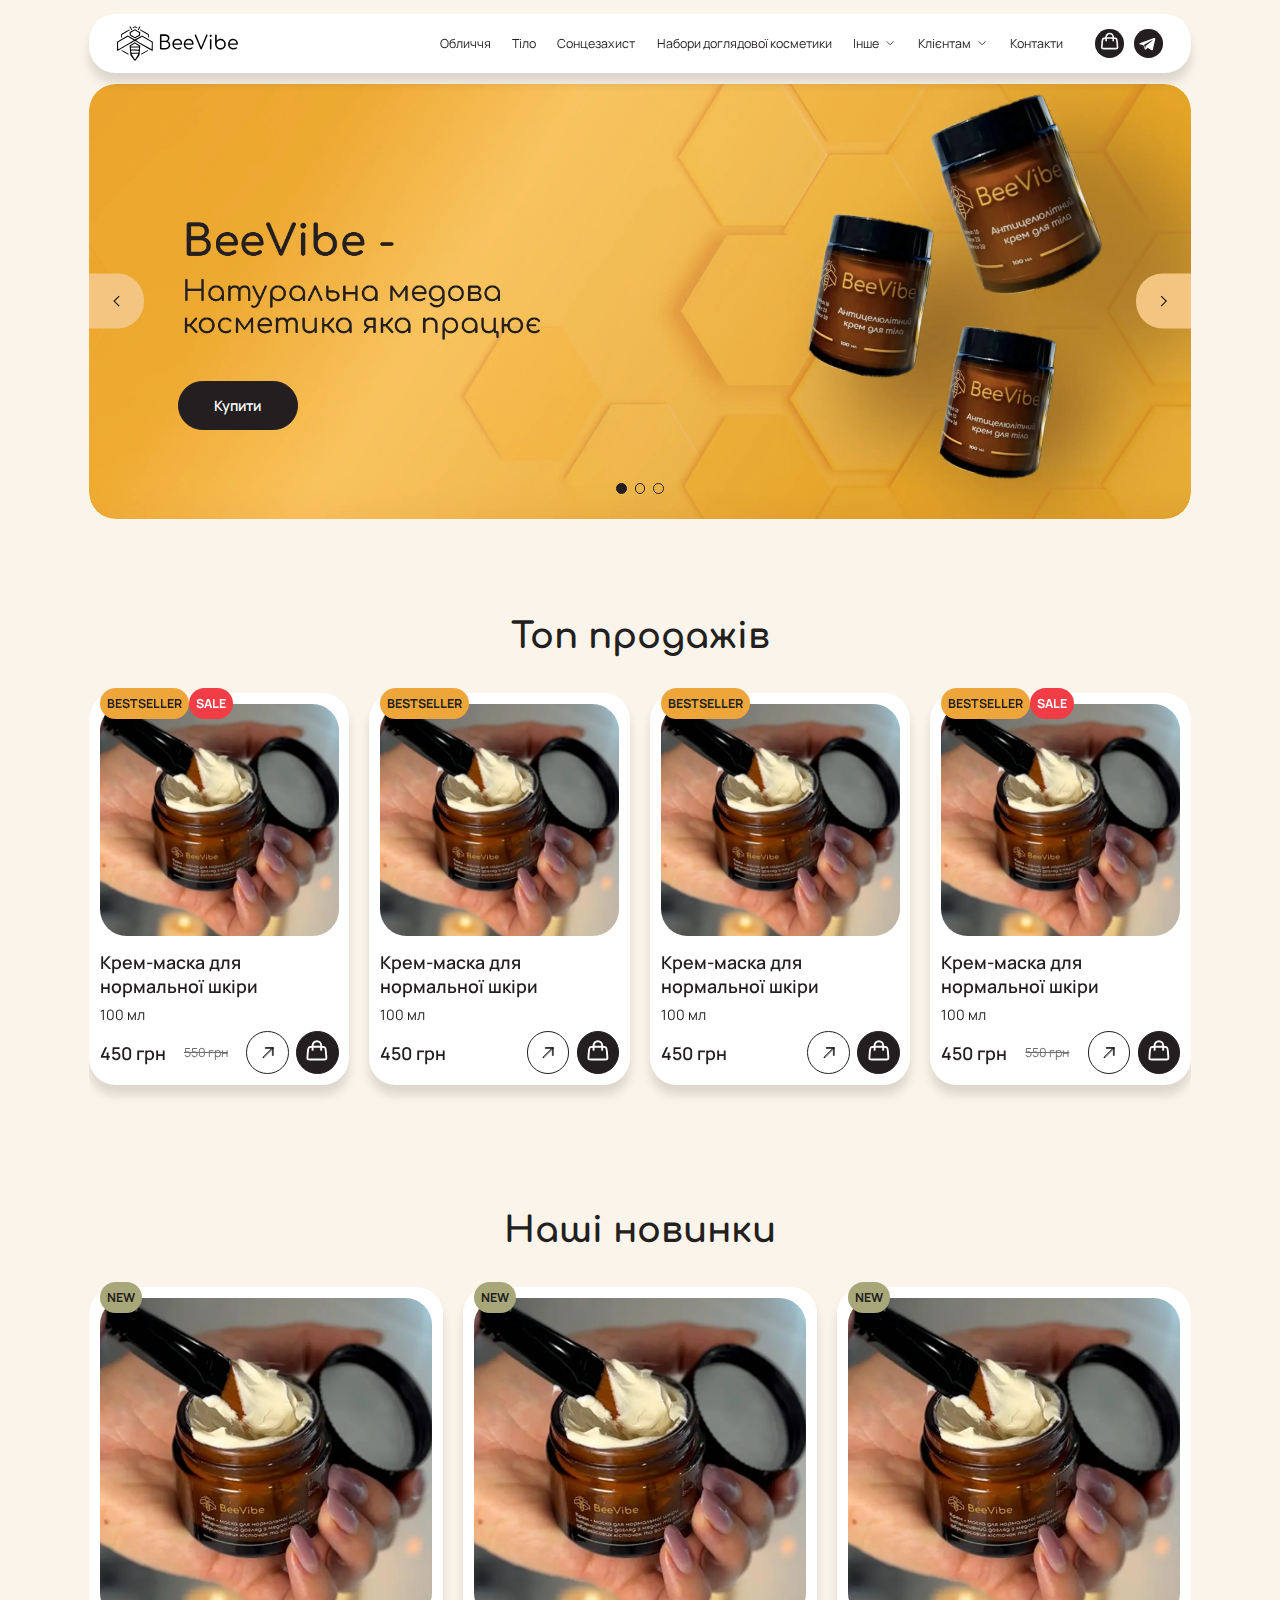
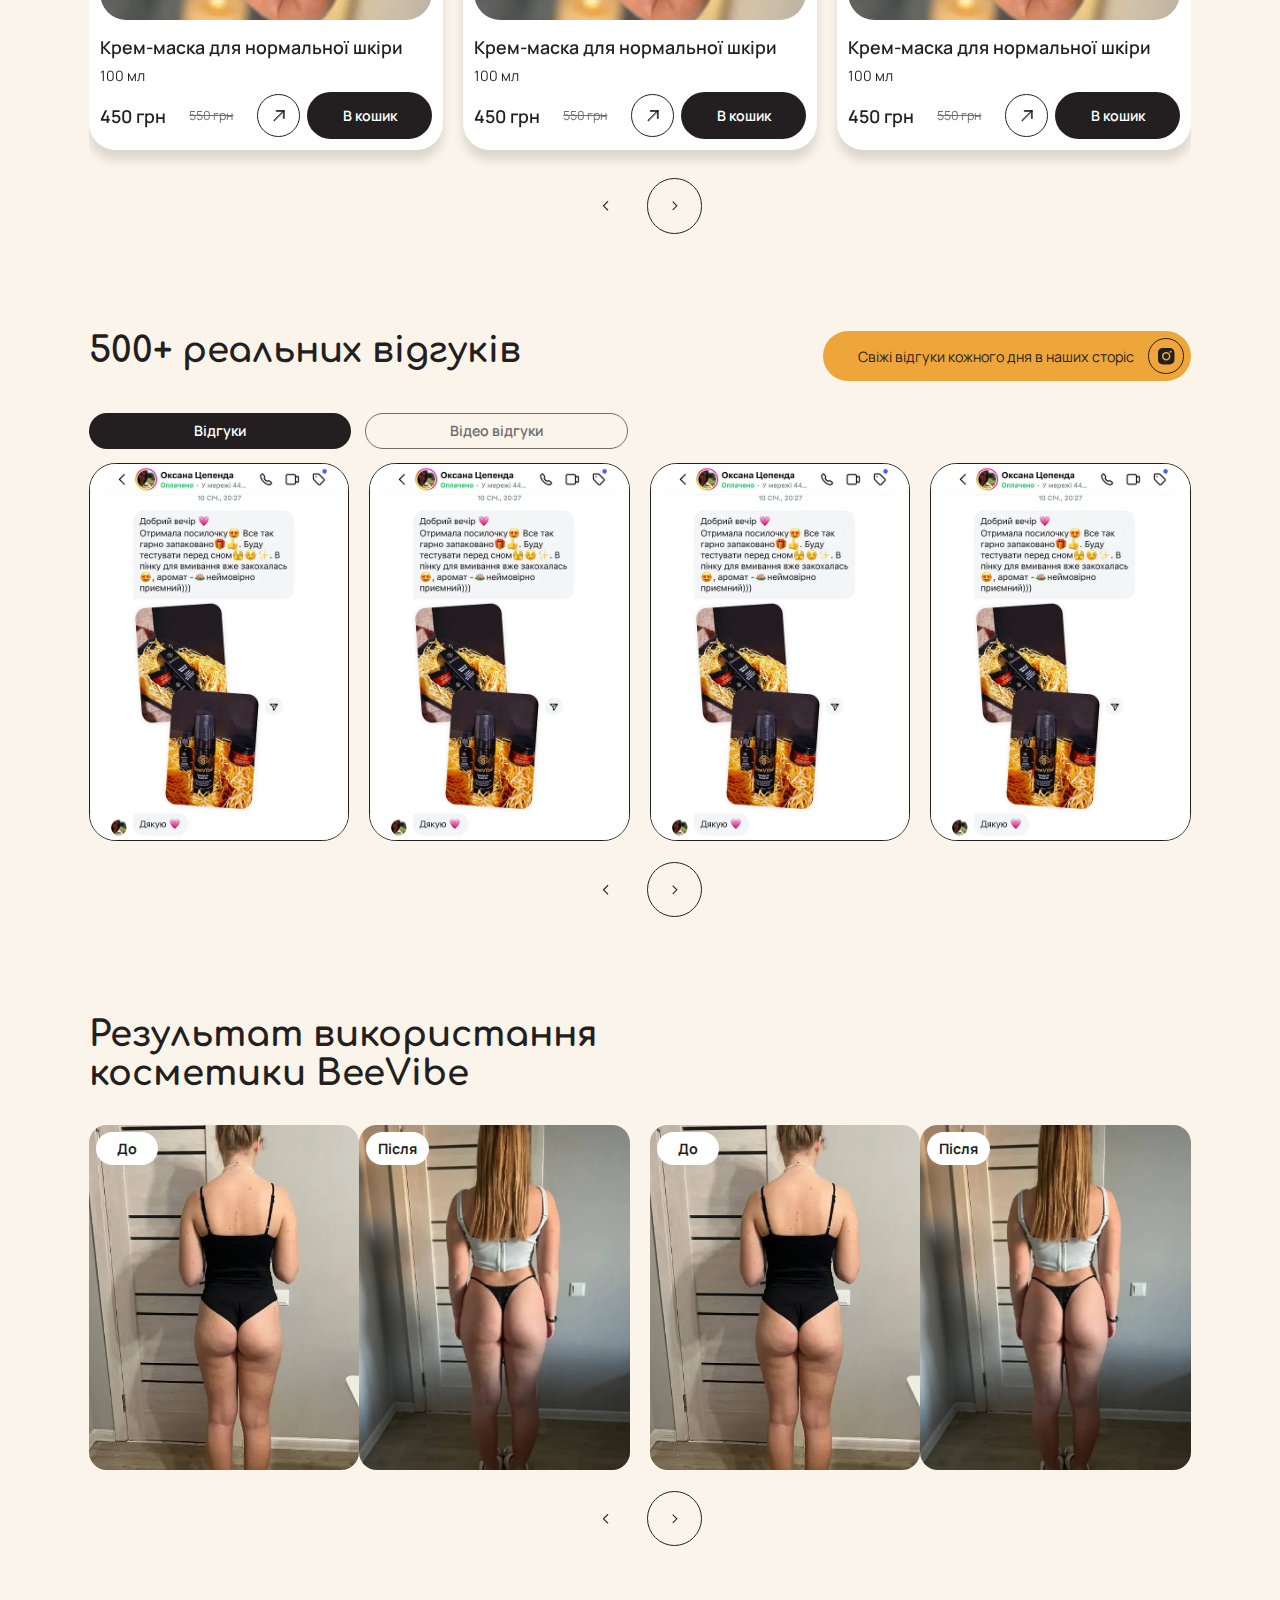
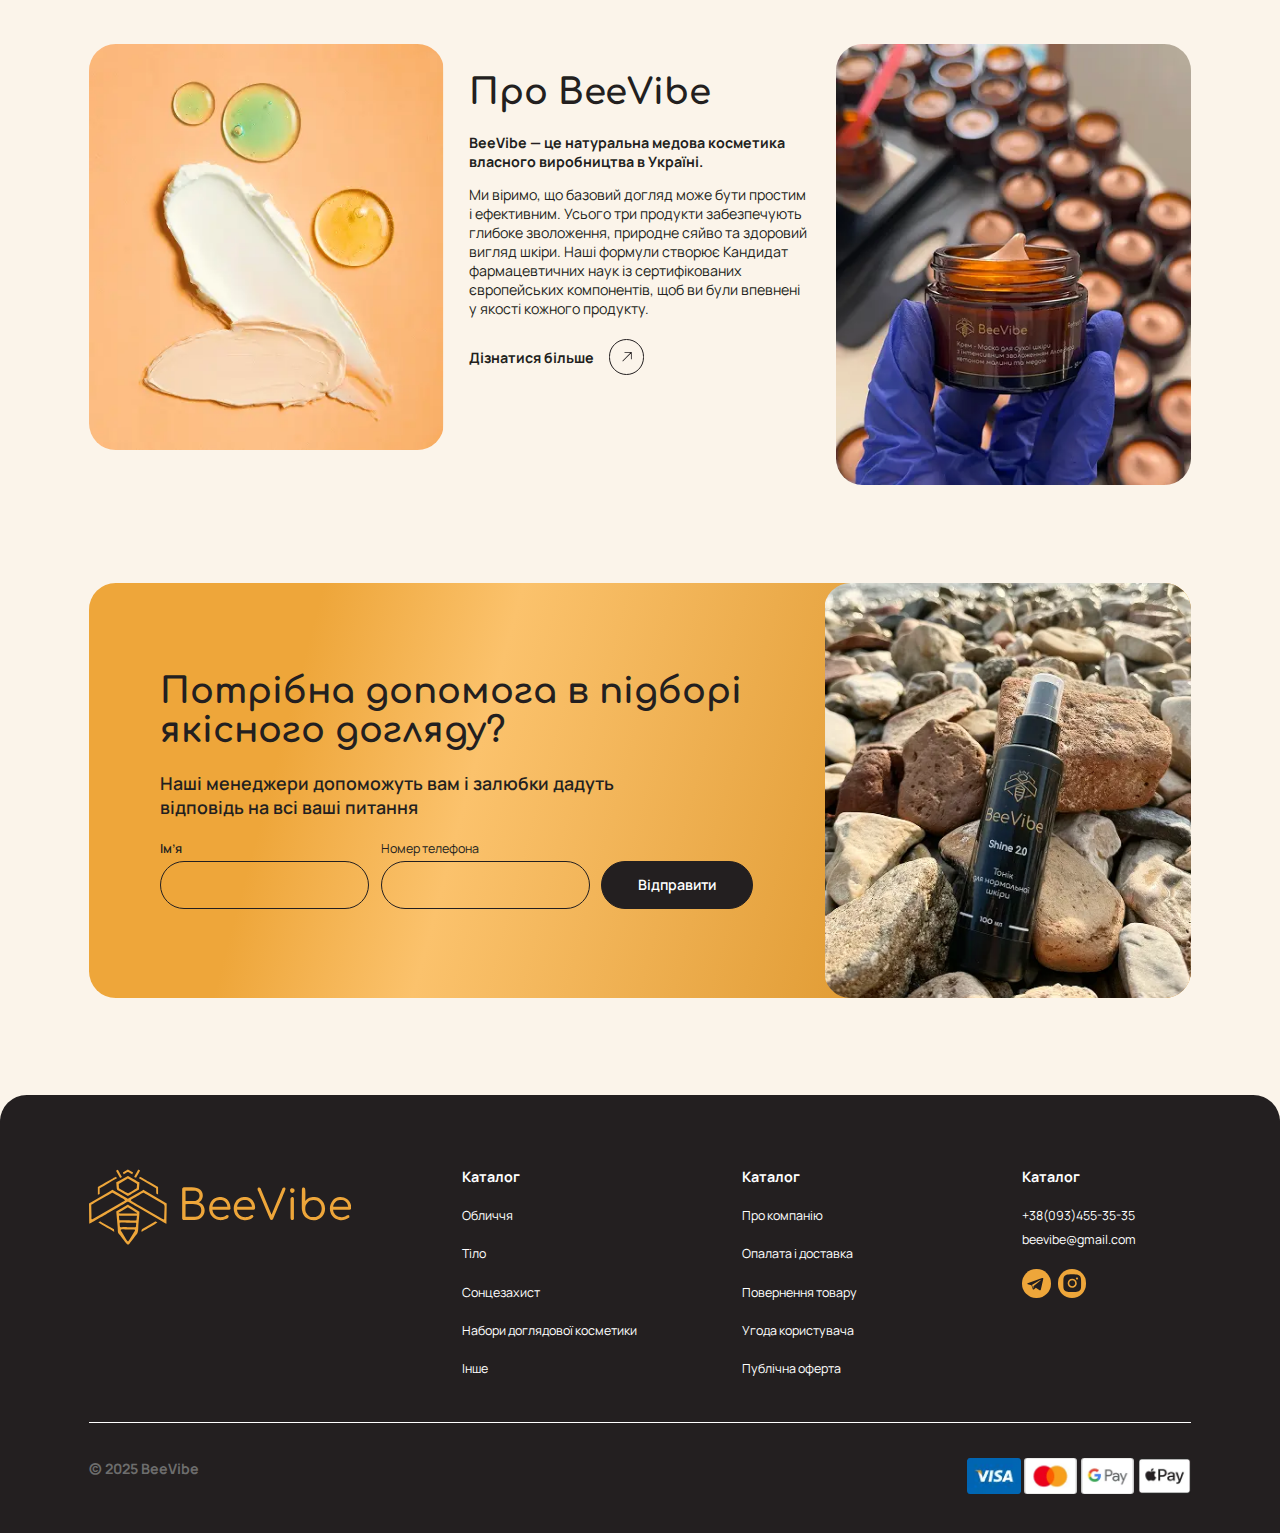
==== commit 77abb8f0: "Add files via upload" ====
--- a/index.html
+++ b/index.html
@@ -6,9 +6,9 @@
 	<meta charset="UTF-8" />
 	<meta name="format-detection" content="telephone=no" />
 	<!-- <style>body{opacity: 0;}</style> -->
-	<link rel="stylesheet" href="css/style.min.css?_v=20250407083836" />
-	<link href="https://fonts.googleapis.com/css?family=Manrope:regular,500,600,700&display=swap&_v=20250407083836" rel="stylesheet" />
-	<link href="https://fonts.googleapis.com/css?family=Comfortaa:500,600,700&display=swap&_v=20250407083836" rel="stylesheet" />
+	<link rel="stylesheet" href="css/style.min.css?_v=20250407125531" />
+	<link href="https://fonts.googleapis.com/css?family=Manrope:regular,500,600,700&display=swap&_v=20250407125531" rel="stylesheet" />
+	<link href="https://fonts.googleapis.com/css?family=Comfortaa:500,600,700&display=swap&_v=20250407125531" rel="stylesheet" />
 	<meta name="viewport" content="width=device-width, initial-scale=1.0" />
 	<script>
 		let path = window.location.pathname
@@ -40,8 +40,8 @@
 								<li class="nav-list">
 									<a href="catalog.html">Набори доглядової косметики</a>
 								</li>
-								<li class="accordion">
-									<div class="accordion-header nav-list flex items-center gap-4">
+								<li class="menu-accordion accordion">
+									<div class="menu-accordion-header accordion-header nav-list flex items-center gap-4">
 										<div>Інше</div>
 										<span class="size-16 transition-transform duration-300 ease-linear">
 											<svg class="size-full duration-300 transition-colors ease-linear fill-transparent stroke-white lg:stroke-black">
@@ -49,7 +49,7 @@
 											</svg>
 										</span>
 									</div>
-									<div class="accordion-content lg:absolute pl-14 lg:pl-0">
+									<div class="menu-accordion-content accordion-content lg:absolute pl-14 lg:pl-0">
 										<div class="pb:14 lg:pb-24 lg:pt-14 lg:bg-white rounded-b-30 w-max">
 											<ul>
 												<li>
@@ -1059,8 +1059,8 @@
 		</symbol>
 	</svg>
 
-	<script src="js/app.min.js?_v=20250407083836"></script>
-	<script src="js/home.min.js?_v=20250407083836"></script>
+	<script src="js/app.min.js?_v=20250407125531"></script>
+	<script src="js/home.min.js?_v=20250407125531"></script>
 </body>
 
 </html>--- a/css/style.min.css
+++ b/css/style.min.css
@@ -1 +1 @@
-*,::after,::before{--tw-border-spacing-x:0;--tw-border-spacing-y:0;--tw-translate-x:0;--tw-translate-y:0;--tw-rotate:0;--tw-skew-x:0;--tw-skew-y:0;--tw-scale-x:1;--tw-scale-y:1;--tw-scroll-snap-strictness:proximity;--tw-ring-offset-width:0px;--tw-ring-offset-color:#fff;--tw-ring-color:rgb(59 130 246 / 0.5);--tw-ring-offset-shadow:0 0 #0000;--tw-ring-shadow:0 0 #0000;--tw-shadow:0 0 #0000;--tw-shadow-colored:0 0 #0000}::-ms-backdrop{--tw-border-spacing-x:0;--tw-border-spacing-y:0;--tw-translate-x:0;--tw-translate-y:0;--tw-rotate:0;--tw-skew-x:0;--tw-skew-y:0;--tw-scale-x:1;--tw-scale-y:1;--tw-scroll-snap-strictness:proximity;--tw-ring-offset-width:0px;--tw-ring-offset-color:#fff;--tw-ring-color:rgb(59 130 246 / 0.5);--tw-ring-offset-shadow:0 0 #0000;--tw-ring-shadow:0 0 #0000;--tw-shadow:0 0 #0000;--tw-shadow-colored:0 0 #0000}::backdrop{--tw-border-spacing-x:0;--tw-border-spacing-y:0;--tw-translate-x:0;--tw-translate-y:0;--tw-rotate:0;--tw-skew-x:0;--tw-skew-y:0;--tw-scale-x:1;--tw-scale-y:1;--tw-scroll-snap-strictness:proximity;--tw-ring-offset-width:0px;--tw-ring-offset-color:#fff;--tw-ring-color:rgb(59 130 246 / 0.5);--tw-ring-offset-shadow:0 0 #0000;--tw-ring-shadow:0 0 #0000;--tw-shadow:0 0 #0000;--tw-shadow-colored:0 0 #0000}*,::after,::before{box-sizing:border-box;border-width:0;border-style:solid;border-color:currentColor}::after,::before{--tw-content:''}:host,html{line-height:1.5;-webkit-text-size-adjust:100%;-moz-tab-size:4;-o-tab-size:4;tab-size:4;font-family:ui-sans-serif,system-ui,sans-serif,"Apple Color Emoji","Segoe UI Emoji","Segoe UI Symbol","Noto Color Emoji";-webkit-font-feature-settings:normal;font-feature-settings:normal;font-variation-settings:normal;-webkit-tap-highlight-color:transparent}body{margin:0;line-height:inherit}hr{height:0;color:inherit;border-top-width:1px}abbr:where([title]){-webkit-text-decoration:underline dotted;text-decoration:underline dotted}h1,h2,h3,h4,h5,h6{font-size:inherit;font-weight:inherit}a{color:inherit;text-decoration:inherit}b,strong{font-weight:bolder}code,kbd,pre,samp{font-family:ui-monospace,SFMono-Regular,Menlo,Monaco,Consolas,"Liberation Mono","Courier New",monospace;-webkit-font-feature-settings:normal;font-feature-settings:normal;font-variation-settings:normal;font-size:1em}small{font-size:80%}sub,sup{font-size:75%;line-height:0;position:relative;vertical-align:baseline}sub{bottom:-.25em}sup{top:-.5em}table{text-indent:0;border-color:inherit;border-collapse:collapse}button,input,optgroup,select,textarea{font-family:inherit;-webkit-font-feature-settings:inherit;font-feature-settings:inherit;font-variation-settings:inherit;font-size:100%;font-weight:inherit;line-height:inherit;letter-spacing:inherit;color:inherit;margin:0;padding:0}button,select{text-transform:none}button,input:where([type='button']),input:where([type='reset']),input:where([type='submit']){-webkit-appearance:button;background-color:transparent;background-image:none}:-moz-focusring{outline:auto}:-moz-ui-invalid{box-shadow:none}progress{vertical-align:baseline}::-webkit-inner-spin-button,::-webkit-outer-spin-button{height:auto}[type='search']{-webkit-appearance:textfield;outline-offset:-2px}::-webkit-search-decoration{-webkit-appearance:none}::-webkit-file-upload-button{-webkit-appearance:button;font:inherit}summary{display:list-item}blockquote,dd,dl,figure,h1,h2,h3,h4,h5,h6,hr,p,pre{margin:0}fieldset{margin:0;padding:0}legend{padding:0}menu,ol,ul{list-style:none;margin:0;padding:0}dialog{padding:0}textarea{resize:vertical}input::-webkit-input-placeholder,textarea::-webkit-input-placeholder{opacity:1;color:#9ca3af}input:-ms-input-placeholder,textarea:-ms-input-placeholder{opacity:1;color:#9ca3af}input::-ms-input-placeholder,textarea::-ms-input-placeholder{opacity:1;color:#9ca3af}input::placeholder,textarea::placeholder{opacity:1;color:#9ca3af}[role="button"],button{cursor:pointer}:disabled{cursor:default}audio,canvas,embed,iframe,img,object,svg,video{display:block;vertical-align:middle}img,video{max-width:100%;height:auto}[hidden]:where(:not([hidden="until-found"])){display:none}.container{width:100%;margin-right:auto;margin-left:auto;padding-right:var(--container-gap);padding-left:var(--container-gap)}.nav-list{margin-bottom:.12rem;border-radius:.3rem;background-color:transparent;padding-left:.12rem;padding-right:.12rem;padding-top:.08rem;padding-bottom:.08rem;transition-property:color,background-color,border-color,text-decoration-color,fill,stroke;transition-timing-function:cubic-bezier(.4,0,.2,1);transition-duration:.3s;transition-timing-function:linear}.btn-black{border-radius:.3rem;border-width:1px;border-style:solid;border-color:var(--black);background-color:var(--black);padding-top:.08rem;padding-bottom:.08rem;padding-left:.4rem;padding-right:.4rem;font-weight:600;color:var(--white);transition-property:color,background-color,border-color,text-decoration-color,fill,stroke;transition-timing-function:cubic-bezier(.4,0,.2,1);transition-duration:.3s;transition-timing-function:linear;display:flex;align-items:center;justify-content:center}.btn-black:active{background-color:transparent;color:var(--black)}.btn-black-orange{border-radius:.3rem;background-color:var(--black);padding-top:.16rem;padding-bottom:.16rem;padding-left:.4rem;padding-right:.4rem;font-weight:600;color:var(--white);transition-property:color,background-color,border-color,text-decoration-color,fill,stroke;transition-timing-function:cubic-bezier(.4,0,.2,1);transition-duration:.3s;transition-timing-function:linear;display:flex;align-items:center;justify-content:center}.btn-black-orange:active{background-color:var(--orange);color:var(--black)}.btn-outline{border-radius:.2rem;border-width:1px;border-style:solid;border-color:var(--black);padding-left:.12rem;padding-right:.12rem;padding-top:.08rem;padding-bottom:.08rem;transition-property:color,background-color,border-color,text-decoration-color,fill,stroke;transition-timing-function:cubic-bezier(.4,0,.2,1);transition-duration:150ms;transition-timing-function:linear}.slider-btn{position:relative;display:inline-block;width:.4rem;height:.4rem;border-radius:50%;border-width:1px;border-style:solid;border-color:var(--black);padding:.12rem;transition-property:color,background-color,border-color,text-decoration-color,fill,stroke;transition-timing-function:cubic-bezier(.4,0,.2,1);transition-duration:.3s;transition-timing-function:linear}.slider-btn:active{border-color:var(--light-orange);background-color:var(--light-orange)}.visible{visibility:visible}.static{position:static}.fixed{position:fixed}.absolute{position:absolute}.relative{position:relative}.sticky{position:sticky}.-left-\[3\.5rem\]{left:-3.5rem}.-right-\[3\.75rem\]{right:-3.75rem}.-top-6{top:-.06rem}.bottom-40{bottom:.4rem}.left-0{left:0}.left-8{left:.08rem}.left-\[\.22rem\]{left:.22rem}.right-0{right:0}.right-24{right:.24rem}.top-0{top:0}.top-1\/2{top:50%}.top-10{top:.1rem}.top-14{top:.14rem}.top-24{top:.24rem}.top-32{top:.32rem}.top-8{top:.08rem}.z-10{z-index:10}.z-20{z-index:20}.z-30{z-index:30}.z-50{z-index:50}.z-\[100\]{z-index:100}.z-\[90\]{z-index:90}.col-start-1{grid-column-start:1}.col-start-2{grid-column-start:2}.col-end-3{grid-column-end:3}.row-start-1{grid-row-start:1}.row-end-3{grid-row-end:3}.mx-auto{margin-left:auto;margin-right:auto}.mb-10{margin-bottom:.1rem}.mb-12{margin-bottom:.12rem}.mb-14{margin-bottom:.14rem}.mb-16{margin-bottom:.16rem}.mb-20{margin-bottom:.2rem}.mb-24{margin-bottom:.24rem}.mb-32{margin-bottom:.32rem}.mb-36{margin-bottom:.36rem}.mb-4{margin-bottom:.04rem}.mb-40{margin-bottom:.4rem}.mb-8{margin-bottom:.08rem}.mb-\[\.5rem\]{margin-bottom:.5rem}.mb-\[\.64rem\]{margin-bottom:.64rem}.ml-16{margin-left:.16rem}.ml-24{margin-left:.24rem}.ml-26{margin-left:.26rem}.ml-8{margin-left:.08rem}.ml-auto{margin-left:auto}.mr-24{margin-right:.24rem}.mr-6{margin-right:.06rem}.mr-8{margin-right:.08rem}.mt-24{margin-top:.24rem}.mt-\[var\(--header-height\)\]{margin-top:var(--header-height)}.mt-auto{margin-top:auto}.block{display:block}.flex{display:flex}.grid{display:grid}.hidden{display:none}.size-16{width:.16rem;height:.16rem}.size-24{width:.24rem;height:.24rem}.size-32{width:.32rem;height:.32rem}.size-40{width:.4rem;height:.4rem}.size-\[\.48rem\]{width:.48rem;height:.48rem}.size-\[\.62rem\]{width:.62rem;height:.62rem}.size-full{width:100%;height:100%}.h-100{height:1rem}.h-24{height:.24rem}.h-32{height:.32rem}.h-36{height:.36rem}.h-40{height:.4rem}.h-50{height:.5rem}.h-\[\.54rem\]{height:.54rem}.h-\[\.66rem\]{height:.66rem}.h-\[\.6rem\]{height:.6rem}.h-\[0\.54rem\]{height:.54rem}.h-\[2\.18rem\]{height:2.18rem}.h-\[2\.24rem\]{height:2.24rem}.h-\[3\.14rem\]{height:3.14rem}.h-\[3\.26rem\]{height:3.26rem}.h-\[3\.69rem\]{height:3.69rem}.h-\[3\.6rem\]{height:3.6rem}.h-\[4\.57rem\]{height:4.57rem}.h-\[calc\(100vh-\.28rem\)\]{height:calc(100vh - .28rem)}.h-\[var\(--header-height\)\]{height:var(--header-height)}.h-full{height:100%}.h-max{height:-webkit-max-content;height:max-content}.max-h-0{max-height:0}.max-h-\[0\.6rem\]{max-height:.6rem}.min-h-\[4\.08rem\]{min-height:4.08rem}.w-1\/2{width:50%}.w-100{width:1rem}.w-24{width:.24rem}.w-32{width:.32rem}.w-36{width:.36rem}.w-\[\.6rem\]{width:.6rem}.w-\[\.72rem\]{width:.72rem}.w-\[\.79rem\]{width:.79rem}.w-\[1\.16rem\]{width:1.16rem}.w-\[2\.9rem\]{width:2.9rem}.w-\[2rem\]{width:2rem}.w-\[3\.59rem\]{width:3.59rem}.w-full{width:100%}.w-max{width:-webkit-max-content;width:max-content}.\!min-w-0{min-width:0!important}.min-w-0{min-width:0}.min-w-\[\.7rem\]{min-width:.7rem}.max-w-\[10\.45rem\]{max-width:10.45rem}.max-w-\[11\.3rem\]{max-width:11.3rem}.max-w-\[2\.9rem\]{max-width:2.9rem}.max-w-\[4\.65rem\]{max-width:4.65rem}.max-w-\[7\.26rem\]{max-width:7.26rem}.max-w-full{max-width:100%}.max-w-max{max-width:-webkit-max-content;max-width:max-content}.flex-shrink-0{flex-shrink:0}.-translate-y-1\/2{--tw-translate-y:-50%;-webkit-transform:translate(var(--tw-translate-x),var(--tw-translate-y)) rotate(var(--tw-rotate)) skewX(var(--tw-skew-x)) skewY(var(--tw-skew-y)) scaleX(var(--tw-scale-x)) scaleY(var(--tw-scale-y));transform:translate(var(--tw-translate-x),var(--tw-translate-y)) rotate(var(--tw-rotate)) skewX(var(--tw-skew-x)) skewY(var(--tw-skew-y)) scaleX(var(--tw-scale-x)) scaleY(var(--tw-scale-y))}.translate-x-full{--tw-translate-x:100%;-webkit-transform:translate(var(--tw-translate-x),var(--tw-translate-y)) rotate(var(--tw-rotate)) skewX(var(--tw-skew-x)) skewY(var(--tw-skew-y)) scaleX(var(--tw-scale-x)) scaleY(var(--tw-scale-y));transform:translate(var(--tw-translate-x),var(--tw-translate-y)) rotate(var(--tw-rotate)) skewX(var(--tw-skew-x)) skewY(var(--tw-skew-y)) scaleX(var(--tw-scale-x)) scaleY(var(--tw-scale-y))}.-rotate-90{--tw-rotate:-90deg;-webkit-transform:translate(var(--tw-translate-x),var(--tw-translate-y)) rotate(var(--tw-rotate)) skewX(var(--tw-skew-x)) skewY(var(--tw-skew-y)) scaleX(var(--tw-scale-x)) scaleY(var(--tw-scale-y));transform:translate(var(--tw-translate-x),var(--tw-translate-y)) rotate(var(--tw-rotate)) skewX(var(--tw-skew-x)) skewY(var(--tw-skew-y)) scaleX(var(--tw-scale-x)) scaleY(var(--tw-scale-y))}.rotate-90{--tw-rotate:90deg;-webkit-transform:translate(var(--tw-translate-x),var(--tw-translate-y)) rotate(var(--tw-rotate)) skewX(var(--tw-skew-x)) skewY(var(--tw-skew-y)) scaleX(var(--tw-scale-x)) scaleY(var(--tw-scale-y));transform:translate(var(--tw-translate-x),var(--tw-translate-y)) rotate(var(--tw-rotate)) skewX(var(--tw-skew-x)) skewY(var(--tw-skew-y)) scaleX(var(--tw-scale-x)) scaleY(var(--tw-scale-y))}.rotate-\[225deg\]{--tw-rotate:225deg;-webkit-transform:translate(var(--tw-translate-x),var(--tw-translate-y)) rotate(var(--tw-rotate)) skewX(var(--tw-skew-x)) skewY(var(--tw-skew-y)) scaleX(var(--tw-scale-x)) scaleY(var(--tw-scale-y));transform:translate(var(--tw-translate-x),var(--tw-translate-y)) rotate(var(--tw-rotate)) skewX(var(--tw-skew-x)) skewY(var(--tw-skew-y)) scaleX(var(--tw-scale-x)) scaleY(var(--tw-scale-y))}.transform{-webkit-transform:translate(var(--tw-translate-x),var(--tw-translate-y)) rotate(var(--tw-rotate)) skewX(var(--tw-skew-x)) skewY(var(--tw-skew-y)) scaleX(var(--tw-scale-x)) scaleY(var(--tw-scale-y));transform:translate(var(--tw-translate-x),var(--tw-translate-y)) rotate(var(--tw-rotate)) skewX(var(--tw-skew-x)) skewY(var(--tw-skew-y)) scaleX(var(--tw-scale-x)) scaleY(var(--tw-scale-y))}.cursor-pointer{cursor:pointer}.resize{resize:both}.grid-cols-2{grid-template-columns:repeat(2,minmax(0,1fr))}.grid-cols-\[1fr\2c 0\.42rem\]{grid-template-columns:1fr .42rem}.grid-cols-\[1fr\2c 3fr\]{grid-template-columns:1fr 3fr}.grid-cols-\[1rem\2c 1fr\]{grid-template-columns:1rem 1fr}.grid-cols-\[3fr\2c 1fr\2c 1fr\]{grid-template-columns:3fr 1fr 1fr}.flex-col{flex-direction:column}.flex-wrap{flex-wrap:wrap}.items-end{align-items:flex-end}.items-center{align-items:center}.justify-end{justify-content:flex-end}.justify-center{justify-content:center}.justify-between{justify-content:space-between}.gap-10{gap:.1rem}.gap-12{gap:.12rem}.gap-14{gap:.14rem}.gap-16{gap:.16rem}.gap-20{gap:.2rem}.gap-24{gap:.24rem}.gap-4{gap:.04rem}.gap-40{gap:.4rem}.gap-8{gap:.08rem}.gap-x-16{-webkit-column-gap:.16rem;-moz-column-gap:.16rem;column-gap:.16rem}.gap-x-24{-webkit-column-gap:.24rem;-moz-column-gap:.24rem;column-gap:.24rem}.gap-x-8{-webkit-column-gap:.08rem;-moz-column-gap:.08rem;column-gap:.08rem}.gap-y-20{row-gap:.2rem}.gap-y-24{row-gap:.24rem}.gap-y-40{row-gap:.4rem}.self-end{align-self:flex-end}.overflow-hidden{overflow:hidden}.overflow-x-scroll{overflow-x:scroll}.overflow-y-scroll{overflow-y:scroll}.rounded{border-radius:50%}.rounded-20{border-radius:.2rem}.rounded-30{border-radius:.3rem}.rounded-8{border-radius:.08rem}.rounded-\[\.15rem\]{border-radius:.15rem}.rounded-\[\.2rem\]{border-radius:.2rem}.rounded-\[3px\]{border-radius:3px}.rounded-b-30{border-bottom-right-radius:.3rem;border-bottom-left-radius:.3rem}.rounded-l-30{border-top-left-radius:.3rem;border-bottom-left-radius:.3rem}.rounded-r-30{border-top-right-radius:.3rem;border-bottom-right-radius:.3rem}.rounded-t-30{border-top-left-radius:.3rem;border-top-right-radius:.3rem}.border{border-width:1px}.border-b{border-bottom-width:1px}.border-t{border-top-width:1px}.border-solid{border-style:solid}.border-black{border-color:var(--black)}.border-gray{border-color:var(--gray)}.border-white{border-color:var(--white)}.bg-bg{background-color:var(--bg)}.bg-black{background-color:var(--black)}.bg-khaki{background-color:var(--khaki)}.bg-light-orange{background-color:var(--light-orange)}.bg-orange{background-color:var(--orange)}.bg-red{background-color:var(--red)}.bg-transparent{background-color:transparent}.bg-white{background-color:var(--white)}.fill-black{fill:var(--black)}.fill-none{fill:none}.fill-orange{fill:var(--orange)}.fill-transparent{fill:transparent}.fill-white{fill:var(--white)}.stroke-black{stroke:var(--black)}.stroke-white{stroke:var(--white)}.stroke-2{stroke-width:2}.object-contain{-o-object-fit:contain;object-fit:contain}.\!object-cover{-o-object-fit:cover!important;object-fit:cover!important}.object-cover{-o-object-fit:cover;object-fit:cover}.object-center{-o-object-position:center;object-position:center}.p-12{padding:.12rem}.p-24{padding:.24rem}.p-4{padding:.04rem}.p-8{padding:.08rem}.px-12{padding-left:.12rem;padding-right:.12rem}.px-16{padding-left:.16rem;padding-right:.16rem}.px-20{padding-left:.2rem;padding-right:.2rem}.px-24{padding-left:.24rem;padding-right:.24rem}.px-4{padding-left:.04rem;padding-right:.04rem}.px-40{padding-left:.4rem;padding-right:.4rem}.px-8{padding-left:.08rem;padding-right:.08rem}.py-10{padding-top:.1rem;padding-bottom:.1rem}.py-12{padding-top:.12rem;padding-bottom:.12rem}.py-14{padding-top:.14rem;padding-bottom:.14rem}.py-20{padding-top:.2rem;padding-bottom:.2rem}.py-24{padding-top:.24rem;padding-bottom:.24rem}.py-8{padding-top:.08rem;padding-bottom:.08rem}.py-\[\.54rem\]{padding-top:.54rem;padding-bottom:.54rem}.pb-12{padding-bottom:.12rem}.pb-16{padding-bottom:.16rem}.pb-24{padding-bottom:.24rem}.pb-32{padding-bottom:.32rem}.pb-6{padding-bottom:.06rem}.pb-\[\.4rem\]{padding-bottom:.4rem}.pl-14{padding-left:.14rem}.pl-24{padding-left:.24rem}.pl-\[var\(--container-gap\)\]{padding-left:var(--container-gap)}.pr-16{padding-right:.16rem}.pr-8{padding-right:.08rem}.pr-\[var\(--container-gap\)\]{padding-right:var(--container-gap)}.pt-24{padding-top:.24rem}.pt-32{padding-top:.32rem}.pt-40{padding-top:.4rem}.pt-50{padding-top:.5rem}.pt-6{padding-top:.06rem}.pt-8{padding-top:.08rem}.pt-\[\.56rem\]{padding-top:.56rem}.pt-\[76\%\]{padding-top:76%}.pt-\[87\%\]{padding-top:87%}.pt-\[90\%\]{padding-top:90%}.pt-\[97\%\]{padding-top:97%}.pt-\[var\(--header-height\)\]{padding-top:var(--header-height)}.text-center{text-align:center}.text-l{font-size:var(--txt-l)}.text-m{font-size:var(--txt-m)}.text-s{font-size:var(--txt-s)}.font-bold{font-weight:700}.font-medium{font-weight:500}.font-semibold{font-weight:600}.uppercase{text-transform:uppercase}.leading-snug{line-height:1.375}.\!text-white{color:var(--white)!important}.text-black{color:var(--black)}.text-gray{color:var(--gray)}.text-red{color:var(--red)}.text-white{color:var(--white)}.line-through{text-decoration-line:line-through}.opacity-0{opacity:0}.outline{outline-style:solid}.blur{--tw-blur:blur(8px);-webkit-filter:var(--tw-blur) var(--tw-brightness) var(--tw-contrast) var(--tw-grayscale) var(--tw-hue-rotate) var(--tw-invert) var(--tw-saturate) var(--tw-sepia) var(--tw-drop-shadow);filter:var(--tw-blur) var(--tw-brightness) var(--tw-contrast) var(--tw-grayscale) var(--tw-hue-rotate) var(--tw-invert) var(--tw-saturate) var(--tw-sepia) var(--tw-drop-shadow)}.filter{-webkit-filter:var(--tw-blur) var(--tw-brightness) var(--tw-contrast) var(--tw-grayscale) var(--tw-hue-rotate) var(--tw-invert) var(--tw-saturate) var(--tw-sepia) var(--tw-drop-shadow);filter:var(--tw-blur) var(--tw-brightness) var(--tw-contrast) var(--tw-grayscale) var(--tw-hue-rotate) var(--tw-invert) var(--tw-saturate) var(--tw-sepia) var(--tw-drop-shadow)}.transition{transition-property:color,background-color,border-color,text-decoration-color,fill,stroke,opacity,box-shadow,backdrop-filter,-webkit-transform,-webkit-filter;transition-property:color,background-color,border-color,text-decoration-color,fill,stroke,opacity,box-shadow,transform,filter,backdrop-filter;transition-property:color,background-color,border-color,text-decoration-color,fill,stroke,opacity,box-shadow,transform,filter,backdrop-filter,-webkit-transform,-webkit-filter;transition-timing-function:cubic-bezier(.4,0,.2,1);transition-duration:150ms}.transition-\[max-height\]{transition-property:max-height;transition-timing-function:cubic-bezier(.4,0,.2,1);transition-duration:150ms}.transition-colors{transition-property:color,background-color,border-color,text-decoration-color,fill,stroke;transition-timing-function:cubic-bezier(.4,0,.2,1);transition-duration:150ms}.transition-opacity{transition-property:opacity;transition-timing-function:cubic-bezier(.4,0,.2,1);transition-duration:150ms}.transition-transform{transition-property:-webkit-transform;transition-property:transform;transition-property:transform,-webkit-transform;transition-timing-function:cubic-bezier(.4,0,.2,1);transition-duration:150ms}.duration-300{transition-duration:.3s}.duration-500{transition-duration:.5s}.ease-linear{transition-timing-function:linear}.flex-center{display:flex;align-items:center;justify-content:center}.orange-gradient{background:var(--orange-gradient)}.box-shadow{box-shadow:0 10px 10px 0 rgba(49,45,43,.15)}.h1,h1{font-size:var(--font-size-h1);font-family:Comfortaa;font-weight:700}.h2,h2{font-size:var(--font-size-h2);font-family:Comfortaa;font-weight:700}.h3,h3{font-size:var(--font-size-h3)}.h4,h4{font-size:var(--font-size-h4)}.header-hidden{-webkit-transform:translateY(-100%);transform:translateY(-100%)}.swiper-pagination-bullet{background:rgba(0,0,0,0)!important;border:var(--black) 1px solid!important;opacity:1!important;width:.12rem!important;height:.12rem!important}.swiper-pagination-bullet-active{background:var(--black)!important}.swiper-button-disabled{border:none;pointer-events:none}html{font-size:6.9444444444vw}:root{--font-size-h1:0.32rem;--font-size-h2:0.28rem;--font-size-h3:0.24rem;--font-size-h4:0.18rem;--txt-l:0.18rem;--txt-m:0.16rem;--txt-s:0.14rem}:root{--bg:#fbf4ea;--white:#fff;--black:#231f20;--orange:#eea63a;--light-orange:#f3c580;--khaki:#a8a77a;--gray:#6d6d6d;--red:#f33d46;--error:#f33d46;--orange-gradient:linear-gradient( 105deg, #eea63a 19.39%, #fbc26c 35.82%, #df9930 75.6% );--header-height:0.84rem;--header-height-decrement:-0.84rem;--container-gap:0.16rem}*{padding:0;margin:0;border:0;box-sizing:border-box}button,span{color:inherit}*:after,*:before{box-sizing:border-box}:active,:focus{outline:0}a:active,a:focus{outline:0}html{min-height:100vh;scroll-padding:var(--header-height)}h1,h2,h3,h4,h5,h6,label,p{margin:0}button,input,textarea{-webkit-appearance:none;appearance:none;font-family:inherit}input::-ms-clear{display:none}input,select,textarea{cursor:pointer}ul{list-style:none;margin-bottom:0;padding:0}button{border:none;outline:0;background:rgba(0,0,0,0);cursor:pointer}button::-moz-focus-inner{padding:0;border:0}.page-container{min-height:100vh;position:relative;overflow:clip;display:flex;flex-direction:column}main{flex-grow:1}#loom-companion-mv3{display:none}footer{flex-shrink:0}::-webkit-scrollbar{width:0;height:0}.icon{width:100%;height:100%;display:inline-block;transition:all .3s linear}.image{position:relative}.image img{position:absolute;width:100%;height:100%;top:0;left:0;-o-object-fit:cover;object-fit:cover;-o-object-position:center;object-position:center;transition:all .35s linear}a{color:inherit;text-decoration:none;display:inline-block;transition:color .35s linear}a:visited{text-decoration:none}.video{position:relative;padding-bottom:56.25%;height:0;overflow:hidden;z-index:1}.video embed,.video iframe,.video object{position:absolute;top:0;left:0;right:0;bottom:0;width:100%;height:100%;border-width:0;outline-width:0}.disabled,[disabled]{pointer-events:none}body{margin:0;font-family:Manrope;font-weight:400;font-size:var(--txt-m);color:var(--black);line-height:normal;position:relative;min-height:100vh;height:100vh;width:100%;background:var(--bg);-ms-scroll-chaining:none;overscroll-behavior:none;min-height:-webkit-fill-available}body::before{content:"";position:absolute;top:0;right:0;bottom:0;left:0;background:rgba(16,17,19,.2);-webkit-transform:translateZ(0);transform:translateZ(0);opacity:0;visibility:hidden;backdrop-filter:blur(.05rem);-webkit-backface-visibility:hidden;-webkit-perspective:1000;-webkit-transform:translate(0) translate3d(0,0,0) translateZ(0);transform:translate(0) translate3d(0,0,0) translateZ(0);z-index:40}body.fixed::before,body.overlay::before{opacity:1;z-index:10}body.overlay::before{z-index:8}body.active{overflow:hidden;touch-action:none}body.active::before{opacity:1;visibility:visible}.dropdown .dropdown__content{visibility:hidden}.dropdown.active .dropdown__btn .dropdown__icon svg{-webkit-transform:scale(1,-1);transform:scale(1,-1)}.dropdown.active .dropdown__content{visibility:visible;opacity:1}.dropdown__item.active{pointer-events:none;opacity:.3}.projects-filter input:checked+span{background:var(--light-orange);border-color:var(--light-orange)}.projects-filter input:checked+span svg{stroke:var(--black)}.projects-filter.active{-webkit-transform:translateX(3.5rem);transform:translateX(3.5rem)}.filter-btn.active svg{-webkit-transform:scale(-1,1);transform:scale(-1,1)}.tab__button.active{background:var(--black);border:var(--black);color:var(--white);pointer-events:none;opacity:1}.tab__content.active{z-index:10;opacity:1}input::-webkit-inner-spin-button,input::-webkit-outer-spin-button{-webkit-appearance:none;margin:0}input[type=number]{-moz-appearance:textfield}.tabs-customize .content-customize{max-height:0;transition:max-height .3s ease-out}.tabs-customize .btn-customize.active{background-color:var(--orange);border-color:var(--orange)}.range__value div{background:rgba(0,0,0,0);border:1px solid var(--white);border-radius:.09rem;-webkit-appearance:none;appearance:none;color:#0b0b0b;font-size:.14rem;line-height:.36rem;height:.36rem;text-align:center}.range__value div[data-price=min]{position:relative}.range__control{position:relative;padding:0 2px;min-height:.12rem}input[type=range]::-webkit-slider-thumb{-webkit-appearance:none;pointer-events:all;width:.12rem;height:.12rem;background-color:var(--white);border-radius:50%;border:1.5px solid var(--white);cursor:pointer;-webkit-transition:all .3s linear;transition:all .3s linear}input[type=range]::-moz-range-thumb{-webkit-appearance:none;pointer-events:all;width:.12rem;height:.12rem;background-color:var(--white);border-radius:50%;cursor:pointer}input[type=range]::-webkit-slider-thumb:hover{background-color:var(--white)}input[type=range]::-webkit-slider-thumb:active{background-color:var(--white)}input[type=number]::-webkit-inner-spin-button,input[type=number]::-webkit-outer-spin-button{opacity:0}input[type=range]{-webkit-appearance:none;appearance:none;height:2px;left:2px;right:2px;position:absolute;background-color:var(--white);pointer-events:none}input[type=range]::after,input[type=range]::before{width:2px;height:2px;top:0;background-color:var(--white);content:"";position:absolute;border-radius:50%}input[type=range]::before{left:-1px}input[type=range]::after{right:-1px}#fromSlider{height:0;z-index:1}.header,header{position:fixed}.header::before,header::before{content:"";position:absolute;top:0;right:0;left:0;bottom:0;background-color:rgba(0,0,0,0);transition:background-color .6s ease-in;z-index:-1;opacity:.9}.header.active .menu,header.active .menu{-webkit-transform:translateX(-3.75rem);transform:translateX(-3.75rem);color:#fff}.header.active .menu .nav-list.active,header.active .menu .nav-list.active{background:var(--orange);color:var(--black)}.header.active .active-none,header.active .active-none{display:none!important}.burger{height:.32rem;width:.32rem;background:var(--black);border-radius:50%;color:inherit;cursor:pointer;z-index:4;display:flex;align-items:center;justify-content:center;transition:border .3s}.burger:focus{outline:0}.burger .line{display:block;position:relative;height:2px;width:.16rem}.burger .line span{position:absolute;display:block;background-color:var(--white);border-radius:2px;width:.12rem;height:2px;transition:background-color .3s}.burger .line:after,.burger .line:before{content:"";display:block;position:absolute;left:0;width:.16rem;height:100%;background-color:var(--white);border-radius:2px;transition:background-color .3s,-webkit-transform;transition:transform,background-color .3s;transition:transform,background-color .3s,-webkit-transform}.burger .line:before{-webkit-transform:translate(0,-.04rem);transform:translate(0,-.04rem)}.burger .line:after{-webkit-transform:translate(0,.04rem);transform:translate(0,.04rem);width:.08rem}.burger.active{background:rgba(0,0,0,0);border:var(--white) 1px solid;z-index:100}.burger.active .line{background-color:rgba(0,0,0,0)}.burger.active .line span{background-color:rgba(0,0,0,0)}.burger.active .line:before{-webkit-transform:rotate(45deg);transform:rotate(45deg);height:1px}.burger.active .line:after{-webkit-transform:rotate(-45deg);transform:rotate(-45deg);height:1px;width:.16rem}.form-item{display:flex;flex-direction:column;font-size:.14rem;position:relative}.form-item input,.form-item textarea{transition:background-color .35s linear,border-color .35s linear,color .35s linear;width:100%;cursor:text}.form-item textarea{resize:none;height:1.8rem}.form-item.disabled input,.form-item.disabled textarea{pointer-events:none;opacity:.75}.form-item.invalid{color:var(--error)}.form-item.invalid input,.form-item.invalid textarea{border-color:var(--error)}.form-item.invalid .invalid{opacity:1;visibility:visible;width:.16rem}.form-item__message{padding-top:.02rem;position:absolute;height:.22rem;line-height:.16rem;font-size:.12rem;bottom:-.22rem}input.disabled{opacity:.8}.modal{width:100vw;position:fixed;top:0;left:0;z-index:100;height:100vh;height:calc(var(--vh,1vh)*100);display:flex;align-items:center;justify-content:end;padding:.65rem 0;transition:all .3s}.modal::before{width:100%;height:100%;top:0;left:0;content:"";position:absolute;background:rgba(49,45,43,.3);backdrop-filter:blur(.05rem);-webkit-backface-visibility:hidden;-webkit-perspective:1000;-webkit-transform:translate3d(0,0,0) translateZ(0);transform:translate3d(0,0,0) translateZ(0)}.modal.hide{opacity:0;visibility:hidden}.modal.hide .modal__body{padding:0}.modal.hide .modal__wrapper{opacity:0;visibility:hidden}.modal.show{opacity:1;visibility:visible;transition:opacity .3s}.modal__close{z-index:5;cursor:pointer;-webkit-transform:rotate(0);transform:rotate(0);transition:background-color .35s linear;border:var(--white) solid 1px}.modal__close:hover{background:var(--white)}.modal__close:hover svg{stroke:var(--green)}.modal__content{background:var(--accent-gradient)}.accordion-header{cursor:pointer}.accordion-header span:after{height:.2rem;transition:height .3s ease-out}.accordion-header.active{background:var(--light-orange);color:var(--black)}.accordion-header.active span{-webkit-transform:scale(1,-1);transform:scale(1,-1)}.accordion-header.active span svg{stroke:var(--black)}.accordion-content{max-height:0;height:100%;overflow:hidden;transition:max-height .3s ease-out}.accordion-filter-header{cursor:pointer}.accordion-filter-header.active svg{-webkit-transform:scale(1,-1);transform:scale(1,-1)}.accordion-filter-content{max-height:0;height:100%;overflow:hidden;transition:max-height .3s ease-out}.video_wrapper .video_img,.video_wrapper .video_play{transition:opacity .3s ease-in-out}.video_wrapper .video_img::before{z-index:1;background:linear-gradient(0deg,rgba(49,45,43,.5) 0,rgba(49,45,43,.5) 100%),no-repeat}.video_wrapper.active .video_img,.video_wrapper.active .video_play{opacity:0;z-index:-1;visibility:hidden}.volume-btn.active{border-color:var(--orange);background:var(--orange)}.before\:absolute::before{content:var(--tw-content);position:absolute}.before\:left-1\/2::before{content:var(--tw-content);left:50%}.before\:top-1\/2::before{content:var(--tw-content);top:50%}.before\:h-\[1px\]::before{content:var(--tw-content);height:1px}.before\:w-14::before{content:var(--tw-content);width:.14rem}.before\:w-16::before{content:var(--tw-content);width:.16rem}.before\:-translate-x-1\/2::before{content:var(--tw-content);--tw-translate-x:-50%;-webkit-transform:translate(var(--tw-translate-x),var(--tw-translate-y)) rotate(var(--tw-rotate)) skewX(var(--tw-skew-x)) skewY(var(--tw-skew-y)) scaleX(var(--tw-scale-x)) scaleY(var(--tw-scale-y));transform:translate(var(--tw-translate-x),var(--tw-translate-y)) rotate(var(--tw-rotate)) skewX(var(--tw-skew-x)) skewY(var(--tw-skew-y)) scaleX(var(--tw-scale-x)) scaleY(var(--tw-scale-y))}.before\:-translate-y-1\/2::before{content:var(--tw-content);--tw-translate-y:-50%;-webkit-transform:translate(var(--tw-translate-x),var(--tw-translate-y)) rotate(var(--tw-rotate)) skewX(var(--tw-skew-x)) skewY(var(--tw-skew-y)) scaleX(var(--tw-scale-x)) scaleY(var(--tw-scale-y));transform:translate(var(--tw-translate-x),var(--tw-translate-y)) rotate(var(--tw-rotate)) skewX(var(--tw-skew-x)) skewY(var(--tw-skew-y)) scaleX(var(--tw-scale-x)) scaleY(var(--tw-scale-y))}.before\:rotate-45::before{content:var(--tw-content);--tw-rotate:45deg;-webkit-transform:translate(var(--tw-translate-x),var(--tw-translate-y)) rotate(var(--tw-rotate)) skewX(var(--tw-skew-x)) skewY(var(--tw-skew-y)) scaleX(var(--tw-scale-x)) scaleY(var(--tw-scale-y));transform:translate(var(--tw-translate-x),var(--tw-translate-y)) rotate(var(--tw-rotate)) skewX(var(--tw-skew-x)) skewY(var(--tw-skew-y)) scaleX(var(--tw-scale-x)) scaleY(var(--tw-scale-y))}.before\:bg-black::before{content:var(--tw-content);background-color:var(--black)}.before\:transition-colors::before{content:var(--tw-content);transition-property:color,background-color,border-color,text-decoration-color,fill,stroke;transition-timing-function:cubic-bezier(.4,0,.2,1);transition-duration:150ms}.before\:duration-300::before{content:var(--tw-content);transition-duration:.3s}.after\:absolute::after{content:var(--tw-content);position:absolute}.after\:left-1\/2::after{content:var(--tw-content);left:50%}.after\:top-1\/2::after{content:var(--tw-content);top:50%}.after\:h-14::after{content:var(--tw-content);height:.14rem}.after\:h-16::after{content:var(--tw-content);height:.16rem}.after\:w-\[1px\]::after{content:var(--tw-content);width:1px}.after\:-translate-x-1\/2::after{content:var(--tw-content);--tw-translate-x:-50%;-webkit-transform:translate(var(--tw-translate-x),var(--tw-translate-y)) rotate(var(--tw-rotate)) skewX(var(--tw-skew-x)) skewY(var(--tw-skew-y)) scaleX(var(--tw-scale-x)) scaleY(var(--tw-scale-y));transform:translate(var(--tw-translate-x),var(--tw-translate-y)) rotate(var(--tw-rotate)) skewX(var(--tw-skew-x)) skewY(var(--tw-skew-y)) scaleX(var(--tw-scale-x)) scaleY(var(--tw-scale-y))}.after\:-translate-y-1\/2::after{content:var(--tw-content);--tw-translate-y:-50%;-webkit-transform:translate(var(--tw-translate-x),var(--tw-translate-y)) rotate(var(--tw-rotate)) skewX(var(--tw-skew-x)) skewY(var(--tw-skew-y)) scaleX(var(--tw-scale-x)) scaleY(var(--tw-scale-y));transform:translate(var(--tw-translate-x),var(--tw-translate-y)) rotate(var(--tw-rotate)) skewX(var(--tw-skew-x)) skewY(var(--tw-skew-y)) scaleX(var(--tw-scale-x)) scaleY(var(--tw-scale-y))}.after\:rotate-45::after{content:var(--tw-content);--tw-rotate:45deg;-webkit-transform:translate(var(--tw-translate-x),var(--tw-translate-y)) rotate(var(--tw-rotate)) skewX(var(--tw-skew-x)) skewY(var(--tw-skew-y)) scaleX(var(--tw-scale-x)) scaleY(var(--tw-scale-y));transform:translate(var(--tw-translate-x),var(--tw-translate-y)) rotate(var(--tw-rotate)) skewX(var(--tw-skew-x)) skewY(var(--tw-skew-y)) scaleX(var(--tw-scale-x)) scaleY(var(--tw-scale-y))}.after\:bg-black::after{content:var(--tw-content);background-color:var(--black)}.last\:pointer-events-none:last-child{pointer-events:none}.last\:mb-0:last-child{margin-bottom:0}.hover\:scale-\[1\.03\]:hover{--tw-scale-x:1.03;--tw-scale-y:1.03;-webkit-transform:translate(var(--tw-translate-x),var(--tw-translate-y)) rotate(var(--tw-rotate)) skewX(var(--tw-skew-x)) skewY(var(--tw-skew-y)) scaleX(var(--tw-scale-x)) scaleY(var(--tw-scale-y));transform:translate(var(--tw-translate-x),var(--tw-translate-y)) rotate(var(--tw-rotate)) skewX(var(--tw-skew-x)) skewY(var(--tw-skew-y)) scaleX(var(--tw-scale-x)) scaleY(var(--tw-scale-y))}.hover\:scale-\[1\.15\]:hover{--tw-scale-x:1.15;--tw-scale-y:1.15;-webkit-transform:translate(var(--tw-translate-x),var(--tw-translate-y)) rotate(var(--tw-rotate)) skewX(var(--tw-skew-x)) skewY(var(--tw-skew-y)) scaleX(var(--tw-scale-x)) scaleY(var(--tw-scale-y));transform:translate(var(--tw-translate-x),var(--tw-translate-y)) rotate(var(--tw-rotate)) skewX(var(--tw-skew-x)) skewY(var(--tw-skew-y)) scaleX(var(--tw-scale-x)) scaleY(var(--tw-scale-y))}.hover\:border-black:hover{border-color:var(--black)}.hover\:bg-black:hover{background-color:var(--black)}.hover\:text-orange:hover{color:var(--orange)}.hover\:text-white:hover{color:var(--white)}.group:hover .group-hover\:border-black{border-color:var(--black)}.group:hover .group-hover\:border-light-orange{border-color:var(--light-orange)}.group:hover .group-hover\:border-white{border-color:var(--white)}.group:hover .group-hover\:bg-light-orange{background-color:var(--light-orange)}.group:hover .group-hover\:fill-black{fill:var(--black)}.group:hover .group-hover\:fill-white{fill:var(--white)}.group:hover .group-hover\:stroke-black{stroke:var(--black)}[data-aos][data-aos][data-aos-duration="50"],body[data-aos-duration="50"] [data-aos]{transition-duration:50ms}[data-aos][data-aos][data-aos-delay="50"],body[data-aos-delay="50"] [data-aos]{transition-delay:0}[data-aos][data-aos][data-aos-delay="50"].aos-animate,body[data-aos-delay="50"] [data-aos].aos-animate{transition-delay:50ms}[data-aos][data-aos][data-aos-duration="100"],body[data-aos-duration="100"] [data-aos]{transition-duration:.1s}[data-aos][data-aos][data-aos-delay="100"],body[data-aos-delay="100"] [data-aos]{transition-delay:0}[data-aos][data-aos][data-aos-delay="100"].aos-animate,body[data-aos-delay="100"] [data-aos].aos-animate{transition-delay:.1s}[data-aos][data-aos][data-aos-duration="150"],body[data-aos-duration="150"] [data-aos]{transition-duration:.15s}[data-aos][data-aos][data-aos-delay="150"],body[data-aos-delay="150"] [data-aos]{transition-delay:0}[data-aos][data-aos][data-aos-delay="150"].aos-animate,body[data-aos-delay="150"] [data-aos].aos-animate{transition-delay:.15s}[data-aos][data-aos][data-aos-duration="200"],body[data-aos-duration="200"] [data-aos]{transition-duration:.2s}[data-aos][data-aos][data-aos-delay="200"],body[data-aos-delay="200"] [data-aos]{transition-delay:0}[data-aos][data-aos][data-aos-delay="200"].aos-animate,body[data-aos-delay="200"] [data-aos].aos-animate{transition-delay:.2s}[data-aos][data-aos][data-aos-duration="250"],body[data-aos-duration="250"] [data-aos]{transition-duration:.25s}[data-aos][data-aos][data-aos-delay="250"],body[data-aos-delay="250"] [data-aos]{transition-delay:0}[data-aos][data-aos][data-aos-delay="250"].aos-animate,body[data-aos-delay="250"] [data-aos].aos-animate{transition-delay:.25s}[data-aos][data-aos][data-aos-duration="300"],body[data-aos-duration="300"] [data-aos]{transition-duration:.3s}[data-aos][data-aos][data-aos-delay="300"],body[data-aos-delay="300"] [data-aos]{transition-delay:0}[data-aos][data-aos][data-aos-delay="300"].aos-animate,body[data-aos-delay="300"] [data-aos].aos-animate{transition-delay:.3s}[data-aos][data-aos][data-aos-duration="350"],body[data-aos-duration="350"] [data-aos]{transition-duration:.35s}[data-aos][data-aos][data-aos-delay="350"],body[data-aos-delay="350"] [data-aos]{transition-delay:0}[data-aos][data-aos][data-aos-delay="350"].aos-animate,body[data-aos-delay="350"] [data-aos].aos-animate{transition-delay:.35s}[data-aos][data-aos][data-aos-duration="400"],body[data-aos-duration="400"] [data-aos]{transition-duration:.4s}[data-aos][data-aos][data-aos-delay="400"],body[data-aos-delay="400"] [data-aos]{transition-delay:0}[data-aos][data-aos][data-aos-delay="400"].aos-animate,body[data-aos-delay="400"] [data-aos].aos-animate{transition-delay:.4s}[data-aos][data-aos][data-aos-duration="450"],body[data-aos-duration="450"] [data-aos]{transition-duration:.45s}[data-aos][data-aos][data-aos-delay="450"],body[data-aos-delay="450"] [data-aos]{transition-delay:0}[data-aos][data-aos][data-aos-delay="450"].aos-animate,body[data-aos-delay="450"] [data-aos].aos-animate{transition-delay:.45s}[data-aos][data-aos][data-aos-duration="500"],body[data-aos-duration="500"] [data-aos]{transition-duration:.5s}[data-aos][data-aos][data-aos-delay="500"],body[data-aos-delay="500"] [data-aos]{transition-delay:0}[data-aos][data-aos][data-aos-delay="500"].aos-animate,body[data-aos-delay="500"] [data-aos].aos-animate{transition-delay:.5s}[data-aos][data-aos][data-aos-duration="550"],body[data-aos-duration="550"] [data-aos]{transition-duration:.55s}[data-aos][data-aos][data-aos-delay="550"],body[data-aos-delay="550"] [data-aos]{transition-delay:0}[data-aos][data-aos][data-aos-delay="550"].aos-animate,body[data-aos-delay="550"] [data-aos].aos-animate{transition-delay:.55s}[data-aos][data-aos][data-aos-duration="600"],body[data-aos-duration="600"] [data-aos]{transition-duration:.6s}[data-aos][data-aos][data-aos-delay="600"],body[data-aos-delay="600"] [data-aos]{transition-delay:0}[data-aos][data-aos][data-aos-delay="600"].aos-animate,body[data-aos-delay="600"] [data-aos].aos-animate{transition-delay:.6s}[data-aos][data-aos][data-aos-duration="650"],body[data-aos-duration="650"] [data-aos]{transition-duration:.65s}[data-aos][data-aos][data-aos-delay="650"],body[data-aos-delay="650"] [data-aos]{transition-delay:0}[data-aos][data-aos][data-aos-delay="650"].aos-animate,body[data-aos-delay="650"] [data-aos].aos-animate{transition-delay:.65s}[data-aos][data-aos][data-aos-duration="700"],body[data-aos-duration="700"] [data-aos]{transition-duration:.7s}[data-aos][data-aos][data-aos-delay="700"],body[data-aos-delay="700"] [data-aos]{transition-delay:0}[data-aos][data-aos][data-aos-delay="700"].aos-animate,body[data-aos-delay="700"] [data-aos].aos-animate{transition-delay:.7s}[data-aos][data-aos][data-aos-duration="750"],body[data-aos-duration="750"] [data-aos]{transition-duration:.75s}[data-aos][data-aos][data-aos-delay="750"],body[data-aos-delay="750"] [data-aos]{transition-delay:0}[data-aos][data-aos][data-aos-delay="750"].aos-animate,body[data-aos-delay="750"] [data-aos].aos-animate{transition-delay:.75s}[data-aos][data-aos][data-aos-duration="800"],body[data-aos-duration="800"] [data-aos]{transition-duration:.8s}[data-aos][data-aos][data-aos-delay="800"],body[data-aos-delay="800"] [data-aos]{transition-delay:0}[data-aos][data-aos][data-aos-delay="800"].aos-animate,body[data-aos-delay="800"] [data-aos].aos-animate{transition-delay:.8s}[data-aos][data-aos][data-aos-duration="850"],body[data-aos-duration="850"] [data-aos]{transition-duration:.85s}[data-aos][data-aos][data-aos-delay="850"],body[data-aos-delay="850"] [data-aos]{transition-delay:0}[data-aos][data-aos][data-aos-delay="850"].aos-animate,body[data-aos-delay="850"] [data-aos].aos-animate{transition-delay:.85s}[data-aos][data-aos][data-aos-duration="900"],body[data-aos-duration="900"] [data-aos]{transition-duration:.9s}[data-aos][data-aos][data-aos-delay="900"],body[data-aos-delay="900"] [data-aos]{transition-delay:0}[data-aos][data-aos][data-aos-delay="900"].aos-animate,body[data-aos-delay="900"] [data-aos].aos-animate{transition-delay:.9s}[data-aos][data-aos][data-aos-duration="950"],body[data-aos-duration="950"] [data-aos]{transition-duration:.95s}[data-aos][data-aos][data-aos-delay="950"],body[data-aos-delay="950"] [data-aos]{transition-delay:0}[data-aos][data-aos][data-aos-delay="950"].aos-animate,body[data-aos-delay="950"] [data-aos].aos-animate{transition-delay:.95s}[data-aos][data-aos][data-aos-duration="1000"],body[data-aos-duration="1000"] [data-aos]{transition-duration:1s}[data-aos][data-aos][data-aos-delay="1000"],body[data-aos-delay="1000"] [data-aos]{transition-delay:0}[data-aos][data-aos][data-aos-delay="1000"].aos-animate,body[data-aos-delay="1000"] [data-aos].aos-animate{transition-delay:1s}[data-aos][data-aos][data-aos-duration="1050"],body[data-aos-duration="1050"] [data-aos]{transition-duration:1.05s}[data-aos][data-aos][data-aos-delay="1050"],body[data-aos-delay="1050"] [data-aos]{transition-delay:0}[data-aos][data-aos][data-aos-delay="1050"].aos-animate,body[data-aos-delay="1050"] [data-aos].aos-animate{transition-delay:1.05s}[data-aos][data-aos][data-aos-duration="1100"],body[data-aos-duration="1100"] [data-aos]{transition-duration:1.1s}[data-aos][data-aos][data-aos-delay="1100"],body[data-aos-delay="1100"] [data-aos]{transition-delay:0}[data-aos][data-aos][data-aos-delay="1100"].aos-animate,body[data-aos-delay="1100"] [data-aos].aos-animate{transition-delay:1.1s}[data-aos][data-aos][data-aos-duration="1150"],body[data-aos-duration="1150"] [data-aos]{transition-duration:1.15s}[data-aos][data-aos][data-aos-delay="1150"],body[data-aos-delay="1150"] [data-aos]{transition-delay:0}[data-aos][data-aos][data-aos-delay="1150"].aos-animate,body[data-aos-delay="1150"] [data-aos].aos-animate{transition-delay:1.15s}[data-aos][data-aos][data-aos-duration="1200"],body[data-aos-duration="1200"] [data-aos]{transition-duration:1.2s}[data-aos][data-aos][data-aos-delay="1200"],body[data-aos-delay="1200"] [data-aos]{transition-delay:0}[data-aos][data-aos][data-aos-delay="1200"].aos-animate,body[data-aos-delay="1200"] [data-aos].aos-animate{transition-delay:1.2s}[data-aos][data-aos][data-aos-duration="1250"],body[data-aos-duration="1250"] [data-aos]{transition-duration:1.25s}[data-aos][data-aos][data-aos-delay="1250"],body[data-aos-delay="1250"] [data-aos]{transition-delay:0}[data-aos][data-aos][data-aos-delay="1250"].aos-animate,body[data-aos-delay="1250"] [data-aos].aos-animate{transition-delay:1.25s}[data-aos][data-aos][data-aos-duration="1300"],body[data-aos-duration="1300"] [data-aos]{transition-duration:1.3s}[data-aos][data-aos][data-aos-delay="1300"],body[data-aos-delay="1300"] [data-aos]{transition-delay:0}[data-aos][data-aos][data-aos-delay="1300"].aos-animate,body[data-aos-delay="1300"] [data-aos].aos-animate{transition-delay:1.3s}[data-aos][data-aos][data-aos-duration="1350"],body[data-aos-duration="1350"] [data-aos]{transition-duration:1.35s}[data-aos][data-aos][data-aos-delay="1350"],body[data-aos-delay="1350"] [data-aos]{transition-delay:0}[data-aos][data-aos][data-aos-delay="1350"].aos-animate,body[data-aos-delay="1350"] [data-aos].aos-animate{transition-delay:1.35s}[data-aos][data-aos][data-aos-duration="1400"],body[data-aos-duration="1400"] [data-aos]{transition-duration:1.4s}[data-aos][data-aos][data-aos-delay="1400"],body[data-aos-delay="1400"] [data-aos]{transition-delay:0}[data-aos][data-aos][data-aos-delay="1400"].aos-animate,body[data-aos-delay="1400"] [data-aos].aos-animate{transition-delay:1.4s}[data-aos][data-aos][data-aos-duration="1450"],body[data-aos-duration="1450"] [data-aos]{transition-duration:1.45s}[data-aos][data-aos][data-aos-delay="1450"],body[data-aos-delay="1450"] [data-aos]{transition-delay:0}[data-aos][data-aos][data-aos-delay="1450"].aos-animate,body[data-aos-delay="1450"] [data-aos].aos-animate{transition-delay:1.45s}[data-aos][data-aos][data-aos-duration="1500"],body[data-aos-duration="1500"] [data-aos]{transition-duration:1.5s}[data-aos][data-aos][data-aos-delay="1500"],body[data-aos-delay="1500"] [data-aos]{transition-delay:0}[data-aos][data-aos][data-aos-delay="1500"].aos-animate,body[data-aos-delay="1500"] [data-aos].aos-animate{transition-delay:1.5s}[data-aos][data-aos][data-aos-duration="1550"],body[data-aos-duration="1550"] [data-aos]{transition-duration:1.55s}[data-aos][data-aos][data-aos-delay="1550"],body[data-aos-delay="1550"] [data-aos]{transition-delay:0}[data-aos][data-aos][data-aos-delay="1550"].aos-animate,body[data-aos-delay="1550"] [data-aos].aos-animate{transition-delay:1.55s}[data-aos][data-aos][data-aos-duration="1600"],body[data-aos-duration="1600"] [data-aos]{transition-duration:1.6s}[data-aos][data-aos][data-aos-delay="1600"],body[data-aos-delay="1600"] [data-aos]{transition-delay:0}[data-aos][data-aos][data-aos-delay="1600"].aos-animate,body[data-aos-delay="1600"] [data-aos].aos-animate{transition-delay:1.6s}[data-aos][data-aos][data-aos-duration="1650"],body[data-aos-duration="1650"] [data-aos]{transition-duration:1.65s}[data-aos][data-aos][data-aos-delay="1650"],body[data-aos-delay="1650"] [data-aos]{transition-delay:0}[data-aos][data-aos][data-aos-delay="1650"].aos-animate,body[data-aos-delay="1650"] [data-aos].aos-animate{transition-delay:1.65s}[data-aos][data-aos][data-aos-duration="1700"],body[data-aos-duration="1700"] [data-aos]{transition-duration:1.7s}[data-aos][data-aos][data-aos-delay="1700"],body[data-aos-delay="1700"] [data-aos]{transition-delay:0}[data-aos][data-aos][data-aos-delay="1700"].aos-animate,body[data-aos-delay="1700"] [data-aos].aos-animate{transition-delay:1.7s}[data-aos][data-aos][data-aos-duration="1750"],body[data-aos-duration="1750"] [data-aos]{transition-duration:1.75s}[data-aos][data-aos][data-aos-delay="1750"],body[data-aos-delay="1750"] [data-aos]{transition-delay:0}[data-aos][data-aos][data-aos-delay="1750"].aos-animate,body[data-aos-delay="1750"] [data-aos].aos-animate{transition-delay:1.75s}[data-aos][data-aos][data-aos-duration="1800"],body[data-aos-duration="1800"] [data-aos]{transition-duration:1.8s}[data-aos][data-aos][data-aos-delay="1800"],body[data-aos-delay="1800"] [data-aos]{transition-delay:0}[data-aos][data-aos][data-aos-delay="1800"].aos-animate,body[data-aos-delay="1800"] [data-aos].aos-animate{transition-delay:1.8s}[data-aos][data-aos][data-aos-duration="1850"],body[data-aos-duration="1850"] [data-aos]{transition-duration:1.85s}[data-aos][data-aos][data-aos-delay="1850"],body[data-aos-delay="1850"] [data-aos]{transition-delay:0}[data-aos][data-aos][data-aos-delay="1850"].aos-animate,body[data-aos-delay="1850"] [data-aos].aos-animate{transition-delay:1.85s}[data-aos][data-aos][data-aos-duration="1900"],body[data-aos-duration="1900"] [data-aos]{transition-duration:1.9s}[data-aos][data-aos][data-aos-delay="1900"],body[data-aos-delay="1900"] [data-aos]{transition-delay:0}[data-aos][data-aos][data-aos-delay="1900"].aos-animate,body[data-aos-delay="1900"] [data-aos].aos-animate{transition-delay:1.9s}[data-aos][data-aos][data-aos-duration="1950"],body[data-aos-duration="1950"] [data-aos]{transition-duration:1.95s}[data-aos][data-aos][data-aos-delay="1950"],body[data-aos-delay="1950"] [data-aos]{transition-delay:0}[data-aos][data-aos][data-aos-delay="1950"].aos-animate,body[data-aos-delay="1950"] [data-aos].aos-animate{transition-delay:1.95s}[data-aos][data-aos][data-aos-duration="2000"],body[data-aos-duration="2000"] [data-aos]{transition-duration:2s}[data-aos][data-aos][data-aos-delay="2000"],body[data-aos-delay="2000"] [data-aos]{transition-delay:0}[data-aos][data-aos][data-aos-delay="2000"].aos-animate,body[data-aos-delay="2000"] [data-aos].aos-animate{transition-delay:2s}[data-aos][data-aos][data-aos-duration="2050"],body[data-aos-duration="2050"] [data-aos]{transition-duration:2.05s}[data-aos][data-aos][data-aos-delay="2050"],body[data-aos-delay="2050"] [data-aos]{transition-delay:0}[data-aos][data-aos][data-aos-delay="2050"].aos-animate,body[data-aos-delay="2050"] [data-aos].aos-animate{transition-delay:2.05s}[data-aos][data-aos][data-aos-duration="2100"],body[data-aos-duration="2100"] [data-aos]{transition-duration:2.1s}[data-aos][data-aos][data-aos-delay="2100"],body[data-aos-delay="2100"] [data-aos]{transition-delay:0}[data-aos][data-aos][data-aos-delay="2100"].aos-animate,body[data-aos-delay="2100"] [data-aos].aos-animate{transition-delay:2.1s}[data-aos][data-aos][data-aos-duration="2150"],body[data-aos-duration="2150"] [data-aos]{transition-duration:2.15s}[data-aos][data-aos][data-aos-delay="2150"],body[data-aos-delay="2150"] [data-aos]{transition-delay:0}[data-aos][data-aos][data-aos-delay="2150"].aos-animate,body[data-aos-delay="2150"] [data-aos].aos-animate{transition-delay:2.15s}[data-aos][data-aos][data-aos-duration="2200"],body[data-aos-duration="2200"] [data-aos]{transition-duration:2.2s}[data-aos][data-aos][data-aos-delay="2200"],body[data-aos-delay="2200"] [data-aos]{transition-delay:0}[data-aos][data-aos][data-aos-delay="2200"].aos-animate,body[data-aos-delay="2200"] [data-aos].aos-animate{transition-delay:2.2s}[data-aos][data-aos][data-aos-duration="2250"],body[data-aos-duration="2250"] [data-aos]{transition-duration:2.25s}[data-aos][data-aos][data-aos-delay="2250"],body[data-aos-delay="2250"] [data-aos]{transition-delay:0}[data-aos][data-aos][data-aos-delay="2250"].aos-animate,body[data-aos-delay="2250"] [data-aos].aos-animate{transition-delay:2.25s}[data-aos][data-aos][data-aos-duration="2300"],body[data-aos-duration="2300"] [data-aos]{transition-duration:2.3s}[data-aos][data-aos][data-aos-delay="2300"],body[data-aos-delay="2300"] [data-aos]{transition-delay:0}[data-aos][data-aos][data-aos-delay="2300"].aos-animate,body[data-aos-delay="2300"] [data-aos].aos-animate{transition-delay:2.3s}[data-aos][data-aos][data-aos-duration="2350"],body[data-aos-duration="2350"] [data-aos]{transition-duration:2.35s}[data-aos][data-aos][data-aos-delay="2350"],body[data-aos-delay="2350"] [data-aos]{transition-delay:0}[data-aos][data-aos][data-aos-delay="2350"].aos-animate,body[data-aos-delay="2350"] [data-aos].aos-animate{transition-delay:2.35s}[data-aos][data-aos][data-aos-duration="2400"],body[data-aos-duration="2400"] [data-aos]{transition-duration:2.4s}[data-aos][data-aos][data-aos-delay="2400"],body[data-aos-delay="2400"] [data-aos]{transition-delay:0}[data-aos][data-aos][data-aos-delay="2400"].aos-animate,body[data-aos-delay="2400"] [data-aos].aos-animate{transition-delay:2.4s}[data-aos][data-aos][data-aos-duration="2450"],body[data-aos-duration="2450"] [data-aos]{transition-duration:2.45s}[data-aos][data-aos][data-aos-delay="2450"],body[data-aos-delay="2450"] [data-aos]{transition-delay:0}[data-aos][data-aos][data-aos-delay="2450"].aos-animate,body[data-aos-delay="2450"] [data-aos].aos-animate{transition-delay:2.45s}[data-aos][data-aos][data-aos-duration="2500"],body[data-aos-duration="2500"] [data-aos]{transition-duration:2.5s}[data-aos][data-aos][data-aos-delay="2500"],body[data-aos-delay="2500"] [data-aos]{transition-delay:0}[data-aos][data-aos][data-aos-delay="2500"].aos-animate,body[data-aos-delay="2500"] [data-aos].aos-animate{transition-delay:2.5s}[data-aos][data-aos][data-aos-duration="2550"],body[data-aos-duration="2550"] [data-aos]{transition-duration:2.55s}[data-aos][data-aos][data-aos-delay="2550"],body[data-aos-delay="2550"] [data-aos]{transition-delay:0}[data-aos][data-aos][data-aos-delay="2550"].aos-animate,body[data-aos-delay="2550"] [data-aos].aos-animate{transition-delay:2.55s}[data-aos][data-aos][data-aos-duration="2600"],body[data-aos-duration="2600"] [data-aos]{transition-duration:2.6s}[data-aos][data-aos][data-aos-delay="2600"],body[data-aos-delay="2600"] [data-aos]{transition-delay:0}[data-aos][data-aos][data-aos-delay="2600"].aos-animate,body[data-aos-delay="2600"] [data-aos].aos-animate{transition-delay:2.6s}[data-aos][data-aos][data-aos-duration="2650"],body[data-aos-duration="2650"] [data-aos]{transition-duration:2.65s}[data-aos][data-aos][data-aos-delay="2650"],body[data-aos-delay="2650"] [data-aos]{transition-delay:0}[data-aos][data-aos][data-aos-delay="2650"].aos-animate,body[data-aos-delay="2650"] [data-aos].aos-animate{transition-delay:2.65s}[data-aos][data-aos][data-aos-duration="2700"],body[data-aos-duration="2700"] [data-aos]{transition-duration:2.7s}[data-aos][data-aos][data-aos-delay="2700"],body[data-aos-delay="2700"] [data-aos]{transition-delay:0}[data-aos][data-aos][data-aos-delay="2700"].aos-animate,body[data-aos-delay="2700"] [data-aos].aos-animate{transition-delay:2.7s}[data-aos][data-aos][data-aos-duration="2750"],body[data-aos-duration="2750"] [data-aos]{transition-duration:2.75s}[data-aos][data-aos][data-aos-delay="2750"],body[data-aos-delay="2750"] [data-aos]{transition-delay:0}[data-aos][data-aos][data-aos-delay="2750"].aos-animate,body[data-aos-delay="2750"] [data-aos].aos-animate{transition-delay:2.75s}[data-aos][data-aos][data-aos-duration="2800"],body[data-aos-duration="2800"] [data-aos]{transition-duration:2.8s}[data-aos][data-aos][data-aos-delay="2800"],body[data-aos-delay="2800"] [data-aos]{transition-delay:0}[data-aos][data-aos][data-aos-delay="2800"].aos-animate,body[data-aos-delay="2800"] [data-aos].aos-animate{transition-delay:2.8s}[data-aos][data-aos][data-aos-duration="2850"],body[data-aos-duration="2850"] [data-aos]{transition-duration:2.85s}[data-aos][data-aos][data-aos-delay="2850"],body[data-aos-delay="2850"] [data-aos]{transition-delay:0}[data-aos][data-aos][data-aos-delay="2850"].aos-animate,body[data-aos-delay="2850"] [data-aos].aos-animate{transition-delay:2.85s}[data-aos][data-aos][data-aos-duration="2900"],body[data-aos-duration="2900"] [data-aos]{transition-duration:2.9s}[data-aos][data-aos][data-aos-delay="2900"],body[data-aos-delay="2900"] [data-aos]{transition-delay:0}[data-aos][data-aos][data-aos-delay="2900"].aos-animate,body[data-aos-delay="2900"] [data-aos].aos-animate{transition-delay:2.9s}[data-aos][data-aos][data-aos-duration="2950"],body[data-aos-duration="2950"] [data-aos]{transition-duration:2.95s}[data-aos][data-aos][data-aos-delay="2950"],body[data-aos-delay="2950"] [data-aos]{transition-delay:0}[data-aos][data-aos][data-aos-delay="2950"].aos-animate,body[data-aos-delay="2950"] [data-aos].aos-animate{transition-delay:2.95s}[data-aos][data-aos][data-aos-duration="3000"],body[data-aos-duration="3000"] [data-aos]{transition-duration:3s}[data-aos][data-aos][data-aos-delay="3000"],body[data-aos-delay="3000"] [data-aos]{transition-delay:0}[data-aos][data-aos][data-aos-delay="3000"].aos-animate,body[data-aos-delay="3000"] [data-aos].aos-animate{transition-delay:3s}[data-aos][data-aos][data-aos-easing=linear],body[data-aos-easing=linear] [data-aos]{transition-timing-function:cubic-bezier(.25,.25,.75,.75)}[data-aos][data-aos][data-aos-easing=ease],body[data-aos-easing=ease] [data-aos]{transition-timing-function:ease}[data-aos][data-aos][data-aos-easing=ease-in],body[data-aos-easing=ease-in] [data-aos]{transition-timing-function:ease-in}[data-aos][data-aos][data-aos-easing=ease-out],body[data-aos-easing=ease-out] [data-aos]{transition-timing-function:ease-out}[data-aos][data-aos][data-aos-easing=ease-in-out],body[data-aos-easing=ease-in-out] [data-aos]{transition-timing-function:ease-in-out}[data-aos][data-aos][data-aos-easing=ease-in-back],body[data-aos-easing=ease-in-back] [data-aos]{transition-timing-function:cubic-bezier(.6,-.28,.735,.045)}[data-aos][data-aos][data-aos-easing=ease-out-back],body[data-aos-easing=ease-out-back] [data-aos]{transition-timing-function:cubic-bezier(.175,.885,.32,1.275)}[data-aos][data-aos][data-aos-easing=ease-in-out-back],body[data-aos-easing=ease-in-out-back] [data-aos]{transition-timing-function:cubic-bezier(.68,-.55,.265,1.55)}[data-aos][data-aos][data-aos-easing=ease-in-sine],body[data-aos-easing=ease-in-sine] [data-aos]{transition-timing-function:cubic-bezier(.47,0,.745,.715)}[data-aos][data-aos][data-aos-easing=ease-out-sine],body[data-aos-easing=ease-out-sine] [data-aos]{transition-timing-function:cubic-bezier(.39,.575,.565,1)}[data-aos][data-aos][data-aos-easing=ease-in-out-sine],body[data-aos-easing=ease-in-out-sine] [data-aos]{transition-timing-function:cubic-bezier(.445,.05,.55,.95)}[data-aos][data-aos][data-aos-easing=ease-in-quad],body[data-aos-easing=ease-in-quad] [data-aos]{transition-timing-function:cubic-bezier(.55,.085,.68,.53)}[data-aos][data-aos][data-aos-easing=ease-out-quad],body[data-aos-easing=ease-out-quad] [data-aos]{transition-timing-function:cubic-bezier(.25,.46,.45,.94)}[data-aos][data-aos][data-aos-easing=ease-in-out-quad],body[data-aos-easing=ease-in-out-quad] [data-aos]{transition-timing-function:cubic-bezier(.455,.03,.515,.955)}[data-aos][data-aos][data-aos-easing=ease-in-cubic],body[data-aos-easing=ease-in-cubic] [data-aos]{transition-timing-function:cubic-bezier(.55,.085,.68,.53)}[data-aos][data-aos][data-aos-easing=ease-out-cubic],body[data-aos-easing=ease-out-cubic] [data-aos]{transition-timing-function:cubic-bezier(.25,.46,.45,.94)}[data-aos][data-aos][data-aos-easing=ease-in-out-cubic],body[data-aos-easing=ease-in-out-cubic] [data-aos]{transition-timing-function:cubic-bezier(.455,.03,.515,.955)}[data-aos][data-aos][data-aos-easing=ease-in-quart],body[data-aos-easing=ease-in-quart] [data-aos]{transition-timing-function:cubic-bezier(.55,.085,.68,.53)}[data-aos][data-aos][data-aos-easing=ease-out-quart],body[data-aos-easing=ease-out-quart] [data-aos]{transition-timing-function:cubic-bezier(.25,.46,.45,.94)}[data-aos][data-aos][data-aos-easing=ease-in-out-quart],body[data-aos-easing=ease-in-out-quart] [data-aos]{transition-timing-function:cubic-bezier(.455,.03,.515,.955)}[data-aos^=fade][data-aos^=fade]{opacity:0;transition-property:opacity,-webkit-transform;transition-property:opacity,transform;transition-property:opacity,transform,-webkit-transform}[data-aos^=fade][data-aos^=fade].aos-animate{opacity:1;-webkit-transform:translateZ(0);transform:translateZ(0)}[data-aos=fade-up]{-webkit-transform:translate3d(0,100px,0);transform:translate3d(0,100px,0)}[data-aos=fade-down]{-webkit-transform:translate3d(0,-100px,0);transform:translate3d(0,-100px,0)}[data-aos=fade-right]{-webkit-transform:translate3d(-100px,0,0);transform:translate3d(-100px,0,0)}[data-aos=fade-left]{-webkit-transform:translate3d(100px,0,0);transform:translate3d(100px,0,0)}[data-aos=fade-up-right]{-webkit-transform:translate3d(-100px,100px,0);transform:translate3d(-100px,100px,0)}[data-aos=fade-up-left]{-webkit-transform:translate3d(100px,100px,0);transform:translate3d(100px,100px,0)}[data-aos=fade-down-right]{-webkit-transform:translate3d(-100px,-100px,0);transform:translate3d(-100px,-100px,0)}[data-aos=fade-down-left]{-webkit-transform:translate3d(100px,-100px,0);transform:translate3d(100px,-100px,0)}[data-aos^=zoom][data-aos^=zoom]{opacity:0;transition-property:opacity,-webkit-transform;transition-property:opacity,transform;transition-property:opacity,transform,-webkit-transform}[data-aos^=zoom][data-aos^=zoom].aos-animate{opacity:1;-webkit-transform:translateZ(0) scale(1);transform:translateZ(0) scale(1)}[data-aos=zoom-in]{-webkit-transform:scale(.6);transform:scale(.6)}[data-aos=zoom-in-up]{-webkit-transform:translate3d(0,100px,0) scale(.6);transform:translate3d(0,100px,0) scale(.6)}[data-aos=zoom-in-down]{-webkit-transform:translate3d(0,-100px,0) scale(.6);transform:translate3d(0,-100px,0) scale(.6)}[data-aos=zoom-in-right]{-webkit-transform:translate3d(-100px,0,0) scale(.6);transform:translate3d(-100px,0,0) scale(.6)}[data-aos=zoom-in-left]{-webkit-transform:translate3d(100px,0,0) scale(.6);transform:translate3d(100px,0,0) scale(.6)}[data-aos=zoom-out]{-webkit-transform:scale(1.2);transform:scale(1.2)}[data-aos=zoom-out-up]{-webkit-transform:translate3d(0,100px,0) scale(1.2);transform:translate3d(0,100px,0) scale(1.2)}[data-aos=zoom-out-down]{-webkit-transform:translate3d(0,-100px,0) scale(1.2);transform:translate3d(0,-100px,0) scale(1.2)}[data-aos=zoom-out-right]{-webkit-transform:translate3d(-100px,0,0) scale(1.2);transform:translate3d(-100px,0,0) scale(1.2)}[data-aos=zoom-out-left]{-webkit-transform:translate3d(100px,0,0) scale(1.2);transform:translate3d(100px,0,0) scale(1.2)}[data-aos^=slide][data-aos^=slide]{transition-property:-webkit-transform;transition-property:transform;transition-property:transform,-webkit-transform}[data-aos^=slide][data-aos^=slide].aos-animate{-webkit-transform:translateZ(0);transform:translateZ(0)}[data-aos=slide-up]{-webkit-transform:translate3d(0,100%,0);transform:translate3d(0,100%,0)}[data-aos=slide-down]{-webkit-transform:translate3d(0,-100%,0);transform:translate3d(0,-100%,0)}[data-aos=slide-right]{-webkit-transform:translate3d(-100%,0,0);transform:translate3d(-100%,0,0)}[data-aos=slide-left]{-webkit-transform:translate3d(100%,0,0);transform:translate3d(100%,0,0)}[data-aos^=flip][data-aos^=flip]{-webkit-backface-visibility:hidden;backface-visibility:hidden;transition-property:-webkit-transform;transition-property:transform;transition-property:transform,-webkit-transform}[data-aos=flip-left]{-webkit-transform:perspective(2500px) rotateY(-100deg);transform:perspective(2500px) rotateY(-100deg)}[data-aos=flip-left].aos-animate{-webkit-transform:perspective(2500px) rotateY(0);transform:perspective(2500px) rotateY(0)}[data-aos=flip-right]{-webkit-transform:perspective(2500px) rotateY(100deg);transform:perspective(2500px) rotateY(100deg)}[data-aos=flip-right].aos-animate{-webkit-transform:perspective(2500px) rotateY(0);transform:perspective(2500px) rotateY(0)}[data-aos=flip-up]{-webkit-transform:perspective(2500px) rotateX(-100deg);transform:perspective(2500px) rotateX(-100deg)}[data-aos=flip-up].aos-animate{-webkit-transform:perspective(2500px) rotateX(0);transform:perspective(2500px) rotateX(0)}[data-aos=flip-down]{-webkit-transform:perspective(2500px) rotateX(100deg);transform:perspective(2500px) rotateX(100deg)}[data-aos=flip-down].aos-animate{-webkit-transform:perspective(2500px) rotateX(0);transform:perspective(2500px) rotateX(0)}@font-face{font-family:swiper-icons;src:url("data:application/font-woff;charset=utf-8;base64, [base64]//wADZ2x5ZgAAAywAAADMAAAD2MHtryVoZWFkAAABbAAAADAAAAA2E2+eoWhoZWEAAAGcAAAAHwAAACQC9gDzaG10eAAAAigAAAAZAAAArgJkABFsb2NhAAAC0AAAAFoAAABaFQAUGG1heHAAAAG8AAAAHwAAACAAcABAbmFtZQAAA/gAAAE5AAACXvFdBwlwb3N0AAAFNAAAAGIAAACE5s74hXjaY2BkYGAAYpf5Hu/j+W2+MnAzMYDAzaX6QjD6/4//Bxj5GA8AuRwMYGkAPywL13jaY2BkYGA88P8Agx4j+/8fQDYfA1AEBWgDAIB2BOoAeNpjYGRgYNBh4GdgYgABEMnIABJzYNADCQAACWgAsQB42mNgYfzCOIGBlYGB0YcxjYGBwR1Kf2WQZGhhYGBiYGVmgAFGBiQQkOaawtDAoMBQxXjg/wEGPcYDDA4wNUA2CCgwsAAAO4EL6gAAeNpj2M0gyAACqxgGNWBkZ2D4/wMA+xkDdgAAAHjaY2BgYGaAYBkGRgYQiAHyGMF8FgYHIM3DwMHABGQrMOgyWDLEM1T9/w8UBfEMgLzE////P/5//f/V/xv+r4eaAAeMbAxwIUYmIMHEgKYAYjUcsDAwsLKxc3BycfPw8jEQA/[base64]/uznmfPFBNODM2K7MTQ45YEAZqGP81AmGGcF3iPqOop0r1SPTaTbVkfUe4HXj97wYE+yNwWYxwWu4v1ugWHgo3S1XdZEVqWM7ET0cfnLGxWfkgR42o2PvWrDMBSFj/IHLaF0zKjRgdiVMwScNRAoWUoH78Y2icB/yIY09An6AH2Bdu/UB+yxopYshQiEvnvu0dURgDt8QeC8PDw7Fpji3fEA4z/PEJ6YOB5hKh4dj3EvXhxPqH/SKUY3rJ7srZ4FZnh1PMAtPhwP6fl2PMJMPDgeQ4rY8YT6Gzao0eAEA409DuggmTnFnOcSCiEiLMgxCiTI6Cq5DZUd3Qmp10vO0LaLTd2cjN4fOumlc7lUYbSQcZFkutRG7g6JKZKy0RmdLY680CDnEJ+UMkpFFe1RN7nxdVpXrC4aTtnaurOnYercZg2YVmLN/d/gczfEimrE/fs/bOuq29Zmn8tloORaXgZgGa78yO9/cnXm2BpaGvq25Dv9S4E9+5SIc9PqupJKhYFSSl47+Qcr1mYNAAAAeNptw0cKwkAAAMDZJA8Q7OUJvkLsPfZ6zFVERPy8qHh2YER+3i/BP83vIBLLySsoKimrqKqpa2hp6+jq6RsYGhmbmJqZSy0sraxtbO3sHRydnEMU4uR6yx7JJXveP7WrDycAAAAAAAH//wACeNpjYGRgYOABYhkgZgJCZgZNBkYGLQZtIJsFLMYAAAw3ALgAeNolizEKgDAQBCchRbC2sFER0YD6qVQiBCv/H9ezGI6Z5XBAw8CBK/m5iQQVauVbXLnOrMZv2oLdKFa8Pjuru2hJzGabmOSLzNMzvutpB3N42mNgZGBg4GKQYzBhYMxJLMlj4GBgAYow/P/PAJJhLM6sSoWKfWCAAwDAjgbRAAB42mNgYGBkAIIbCZo5IPrmUn0hGA0AO8EFTQAA");font-weight:400;font-style:normal}:root{--swiper-theme-color:#007aff}:host{position:relative;display:block;margin-left:auto;margin-right:auto;z-index:1}.swiper{margin-left:auto;margin-right:auto;position:relative;overflow:hidden;list-style:none;padding:0;z-index:1;display:block}.swiper-vertical>.swiper-wrapper{flex-direction:column}.swiper-wrapper{position:relative;width:100%;height:100%;z-index:1;display:flex;transition-property:-webkit-transform;transition-property:transform;transition-property:transform,-webkit-transform;transition-timing-function:var(--swiper-wrapper-transition-timing-function,initial);box-sizing:content-box}.swiper-android .swiper-slide,.swiper-ios .swiper-slide,.swiper-wrapper{-webkit-transform:translate3d(0,0,0);transform:translate3d(0,0,0)}.swiper-horizontal{touch-action:pan-y}.swiper-vertical{touch-action:pan-x}.swiper-slide{flex-shrink:0;width:100%;height:100%;position:relative;transition-property:-webkit-transform;transition-property:transform;transition-property:transform,-webkit-transform;display:block}.swiper-slide-invisible-blank{visibility:hidden}.swiper-autoheight,.swiper-autoheight .swiper-slide{height:auto}.swiper-autoheight .swiper-wrapper{align-items:flex-start;transition-property:height,-webkit-transform;transition-property:transform,height;transition-property:transform,height,-webkit-transform}.swiper-backface-hidden .swiper-slide{-webkit-transform:translateZ(0);transform:translateZ(0);-webkit-backface-visibility:hidden;backface-visibility:hidden}.swiper-3d.swiper-css-mode .swiper-wrapper{-webkit-perspective:1200px;perspective:1200px}.swiper-3d .swiper-wrapper{-webkit-transform-style:preserve-3d;transform-style:preserve-3d}.swiper-3d{-webkit-perspective:1200px;perspective:1200px}.swiper-3d .swiper-cube-shadow,.swiper-3d .swiper-slide{-webkit-transform-style:preserve-3d;transform-style:preserve-3d}.swiper-css-mode>.swiper-wrapper{overflow:auto;scrollbar-width:none;-ms-overflow-style:none}.swiper-css-mode>.swiper-wrapper::-webkit-scrollbar{display:none}.swiper-css-mode>.swiper-wrapper>.swiper-slide{scroll-snap-align:start start}.swiper-css-mode.swiper-horizontal>.swiper-wrapper{-ms-scroll-snap-type:x mandatory;scroll-snap-type:x mandatory}.swiper-css-mode.swiper-vertical>.swiper-wrapper{-ms-scroll-snap-type:y mandatory;scroll-snap-type:y mandatory}.swiper-css-mode.swiper-free-mode>.swiper-wrapper{-ms-scroll-snap-type:none;scroll-snap-type:none}.swiper-css-mode.swiper-free-mode>.swiper-wrapper>.swiper-slide{scroll-snap-align:none}.swiper-css-mode.swiper-centered>.swiper-wrapper::before{content:"";flex-shrink:0;order:9999}.swiper-css-mode.swiper-centered>.swiper-wrapper>.swiper-slide{scroll-snap-align:center center;scroll-snap-stop:always}.swiper-css-mode.swiper-centered.swiper-horizontal>.swiper-wrapper>.swiper-slide:first-child{-webkit-margin-start:var(--swiper-centered-offset-before);margin-inline-start:var(--swiper-centered-offset-before)}.swiper-css-mode.swiper-centered.swiper-horizontal>.swiper-wrapper::before{height:100%;min-height:1px;width:var(--swiper-centered-offset-after)}.swiper-css-mode.swiper-centered.swiper-vertical>.swiper-wrapper>.swiper-slide:first-child{-webkit-margin-before:var(--swiper-centered-offset-before);margin-block-start:var(--swiper-centered-offset-before)}.swiper-css-mode.swiper-centered.swiper-vertical>.swiper-wrapper::before{width:100%;min-width:1px;height:var(--swiper-centered-offset-after)}.swiper-3d .swiper-slide-shadow,.swiper-3d .swiper-slide-shadow,.swiper-3d .swiper-slide-shadow-bottom,.swiper-3d .swiper-slide-shadow-bottom,.swiper-3d .swiper-slide-shadow-left,.swiper-3d .swiper-slide-shadow-left,.swiper-3d .swiper-slide-shadow-right,.swiper-3d .swiper-slide-shadow-right,.swiper-3d .swiper-slide-shadow-top,.swiper-3d .swiper-slide-shadow-top{position:absolute;left:0;top:0;width:100%;height:100%;pointer-events:none;z-index:10}.swiper-3d .swiper-slide-shadow{background:rgba(0,0,0,.15)}.swiper-3d .swiper-slide-shadow-left{background-image:linear-gradient(to left,rgba(0,0,0,.5),rgba(0,0,0,0))}.swiper-3d .swiper-slide-shadow-right{background-image:linear-gradient(to right,rgba(0,0,0,.5),rgba(0,0,0,0))}.swiper-3d .swiper-slide-shadow-top{background-image:linear-gradient(to top,rgba(0,0,0,.5),rgba(0,0,0,0))}.swiper-3d .swiper-slide-shadow-bottom{background-image:linear-gradient(to bottom,rgba(0,0,0,.5),rgba(0,0,0,0))}.swiper-lazy-preloader{width:42px;height:42px;position:absolute;left:50%;top:50%;margin-left:-21px;margin-top:-21px;z-index:10;-webkit-transform-origin:50%;transform-origin:50%;box-sizing:border-box;border:4px solid var(--swiper-preloader-color,var(--swiper-theme-color));border-radius:50%;border-top-color:transparent}.swiper-watch-progress .swiper-slide-visible .swiper-lazy-preloader,.swiper:not(.swiper-watch-progress) .swiper-lazy-preloader{-webkit-animation:swiper-preloader-spin 1s infinite linear;animation:swiper-preloader-spin 1s infinite linear}.swiper-lazy-preloader-white{--swiper-preloader-color:#fff}.swiper-lazy-preloader-black{--swiper-preloader-color:#000}@-webkit-keyframes swiper-preloader-spin{0%{-webkit-transform:rotate(0);transform:rotate(0)}100%{-webkit-transform:rotate(360deg);transform:rotate(360deg)}}@keyframes swiper-preloader-spin{0%{-webkit-transform:rotate(0);transform:rotate(0)}100%{-webkit-transform:rotate(360deg);transform:rotate(360deg)}}:root{--swiper-navigation-size:44px}.swiper-button-next,.swiper-button-prev{position:absolute;top:var(--swiper-navigation-top-offset,50%);width:calc(var(--swiper-navigation-size)/44*27);height:var(--swiper-navigation-size);margin-top:calc(0px - var(--swiper-navigation-size)/ 2);z-index:10;cursor:pointer;display:flex;align-items:center;justify-content:center;color:var(--swiper-navigation-color,var(--swiper-theme-color))}.swiper-button-next.swiper-button-disabled,.swiper-button-prev.swiper-button-disabled{opacity:.35;cursor:auto;pointer-events:none}.swiper-button-next.swiper-button-hidden,.swiper-button-prev.swiper-button-hidden{opacity:0;cursor:auto;pointer-events:none}.swiper-navigation-disabled .swiper-button-next,.swiper-navigation-disabled .swiper-button-prev{display:none!important}.swiper-button-next svg,.swiper-button-prev svg{width:100%;height:100%;-o-object-fit:contain;object-fit:contain;-webkit-transform-origin:center;transform-origin:center}.swiper-rtl .swiper-button-next svg,.swiper-rtl .swiper-button-prev svg{-webkit-transform:rotate(180deg);transform:rotate(180deg)}.swiper-button-prev,.swiper-rtl .swiper-button-next{left:var(--swiper-navigation-sides-offset,10px);right:auto}.swiper-button-next,.swiper-rtl .swiper-button-prev{right:var(--swiper-navigation-sides-offset,10px);left:auto}.swiper-button-lock{display:none}.swiper-button-next:after,.swiper-button-prev:after{font-family:swiper-icons;font-size:var(--swiper-navigation-size);text-transform:none!important;letter-spacing:0;font-variant:initial;line-height:1}.swiper-button-prev:after,.swiper-rtl .swiper-button-next:after{content:"prev"}.swiper-button-next,.swiper-rtl .swiper-button-prev{right:var(--swiper-navigation-sides-offset,10px);left:auto}.swiper-button-next:after,.swiper-rtl .swiper-button-prev:after{content:"next"}.swiper-pagination{position:absolute;text-align:center;transition:.3s opacity;-webkit-transform:translate3d(0,0,0);transform:translate3d(0,0,0);z-index:10}.swiper-pagination.swiper-pagination-hidden{opacity:0}.swiper-pagination-disabled>.swiper-pagination,.swiper-pagination.swiper-pagination-disabled{display:none!important}.swiper-horizontal>.swiper-pagination-bullets,.swiper-pagination-bullets.swiper-pagination-horizontal,.swiper-pagination-custom,.swiper-pagination-fraction{bottom:var(--swiper-pagination-bottom,8px);top:var(--swiper-pagination-top,auto);left:0;width:100%}.swiper-pagination-bullets-dynamic{overflow:hidden;font-size:0}.swiper-pagination-bullets-dynamic .swiper-pagination-bullet{-webkit-transform:scale(.33);transform:scale(.33);position:relative}.swiper-pagination-bullets-dynamic .swiper-pagination-bullet-active{-webkit-transform:scale(1);transform:scale(1)}.swiper-pagination-bullets-dynamic .swiper-pagination-bullet-active-main{-webkit-transform:scale(1);transform:scale(1)}.swiper-pagination-bullets-dynamic .swiper-pagination-bullet-active-prev{-webkit-transform:scale(.66);transform:scale(.66)}.swiper-pagination-bullets-dynamic .swiper-pagination-bullet-active-prev-prev{-webkit-transform:scale(.33);transform:scale(.33)}.swiper-pagination-bullets-dynamic .swiper-pagination-bullet-active-next{-webkit-transform:scale(.66);transform:scale(.66)}.swiper-pagination-bullets-dynamic .swiper-pagination-bullet-active-next-next{-webkit-transform:scale(.33);transform:scale(.33)}.swiper-pagination-bullet{width:var(--swiper-pagination-bullet-width,var(--swiper-pagination-bullet-size,8px));height:var(--swiper-pagination-bullet-height,var(--swiper-pagination-bullet-size,8px));display:inline-block;border-radius:var(--swiper-pagination-bullet-border-radius,50%);background:var(--swiper-pagination-bullet-inactive-color,#000);opacity:var(--swiper-pagination-bullet-inactive-opacity,.2)}button.swiper-pagination-bullet{border:none;margin:0;padding:0;box-shadow:none;-webkit-appearance:none;appearance:none}.swiper-pagination-clickable .swiper-pagination-bullet{cursor:pointer}.swiper-pagination-bullet:only-child{display:none!important}.swiper-pagination-bullet-active{opacity:var(--swiper-pagination-bullet-opacity,1);background:var(--swiper-pagination-color,var(--swiper-theme-color))}.swiper-pagination-vertical.swiper-pagination-bullets,.swiper-vertical>.swiper-pagination-bullets{right:var(--swiper-pagination-right,8px);left:var(--swiper-pagination-left,auto);top:50%;-webkit-transform:translate3d(0,-50%,0);transform:translate3d(0,-50%,0)}.swiper-pagination-vertical.swiper-pagination-bullets .swiper-pagination-bullet,.swiper-vertical>.swiper-pagination-bullets .swiper-pagination-bullet{margin:var(--swiper-pagination-bullet-vertical-gap,6px) 0;display:block}.swiper-pagination-vertical.swiper-pagination-bullets.swiper-pagination-bullets-dynamic,.swiper-vertical>.swiper-pagination-bullets.swiper-pagination-bullets-dynamic{top:50%;-webkit-transform:translateY(-50%);transform:translateY(-50%);width:8px}.swiper-pagination-vertical.swiper-pagination-bullets.swiper-pagination-bullets-dynamic .swiper-pagination-bullet,.swiper-vertical>.swiper-pagination-bullets.swiper-pagination-bullets-dynamic .swiper-pagination-bullet{display:inline-block;transition:.2s top,.2s -webkit-transform;transition:.2s transform,.2s top;transition:.2s transform,.2s top,.2s -webkit-transform}.swiper-horizontal>.swiper-pagination-bullets .swiper-pagination-bullet,.swiper-pagination-horizontal.swiper-pagination-bullets .swiper-pagination-bullet{margin:0 var(--swiper-pagination-bullet-horizontal-gap,4px)}.swiper-horizontal>.swiper-pagination-bullets.swiper-pagination-bullets-dynamic,.swiper-pagination-horizontal.swiper-pagination-bullets.swiper-pagination-bullets-dynamic{left:50%;-webkit-transform:translateX(-50%);transform:translateX(-50%);white-space:nowrap}.swiper-horizontal>.swiper-pagination-bullets.swiper-pagination-bullets-dynamic .swiper-pagination-bullet,.swiper-pagination-horizontal.swiper-pagination-bullets.swiper-pagination-bullets-dynamic .swiper-pagination-bullet{transition:.2s left,.2s -webkit-transform;transition:.2s transform,.2s left;transition:.2s transform,.2s left,.2s -webkit-transform}.swiper-horizontal.swiper-rtl>.swiper-pagination-bullets-dynamic .swiper-pagination-bullet{transition:.2s right,.2s -webkit-transform;transition:.2s transform,.2s right;transition:.2s transform,.2s right,.2s -webkit-transform}.swiper-pagination-fraction{color:var(--swiper-pagination-fraction-color,inherit)}.swiper-pagination-progressbar{background:var(--swiper-pagination-progressbar-bg-color,rgba(0,0,0,.25));position:absolute}.swiper-pagination-progressbar .swiper-pagination-progressbar-fill{background:var(--swiper-pagination-color,var(--swiper-theme-color));position:absolute;left:0;top:0;width:100%;height:100%;-webkit-transform:scale(0);transform:scale(0);-webkit-transform-origin:left top;transform-origin:left top}.swiper-rtl .swiper-pagination-progressbar .swiper-pagination-progressbar-fill{-webkit-transform-origin:right top;transform-origin:right top}.swiper-horizontal>.swiper-pagination-progressbar,.swiper-pagination-progressbar.swiper-pagination-horizontal,.swiper-pagination-progressbar.swiper-pagination-vertical.swiper-pagination-progressbar-opposite,.swiper-vertical>.swiper-pagination-progressbar.swiper-pagination-progressbar-opposite{width:100%;height:var(--swiper-pagination-progressbar-size,4px);left:0;top:0}.swiper-horizontal>.swiper-pagination-progressbar.swiper-pagination-progressbar-opposite,.swiper-pagination-progressbar.swiper-pagination-horizontal.swiper-pagination-progressbar-opposite,.swiper-pagination-progressbar.swiper-pagination-vertical,.swiper-vertical>.swiper-pagination-progressbar{width:var(--swiper-pagination-progressbar-size,4px);height:100%;left:0;top:0}.swiper-pagination-lock{display:none}.swiper.swiper-cards{overflow:visible}.swiper-cards .swiper-slide{-webkit-transform-origin:center bottom;transform-origin:center bottom;-webkit-backface-visibility:hidden;backface-visibility:hidden;overflow:hidden}@media (min-width:100%){.container{max-width:100%}}@media (min-width:640px){.btn-black{padding-top:.16rem;padding-bottom:.16rem}.slider-btn{width:.62rem;height:.62rem;padding:.2rem}.sm\:left-12{left:.12rem}.sm\:left-40{left:.4rem}.sm\:top-12{top:.12rem}.sm\:col-start-3{grid-column-start:3}.sm\:col-end-3{grid-column-end:3}.sm\:col-end-4{grid-column-end:4}.sm\:col-end-5{grid-column-end:5}.sm\:mx-auto{margin-left:auto;margin-right:auto}.sm\:mb-0{margin-bottom:0}.sm\:mb-16{margin-bottom:.16rem}.sm\:mb-24{margin-bottom:.24rem}.sm\:mb-36{margin-bottom:.36rem}.sm\:mb-40{margin-bottom:.4rem}.sm\:mb-50{margin-bottom:.5rem}.sm\:mb-8{margin-bottom:.08rem}.sm\:ml-auto{margin-left:auto}.sm\:block{display:block}.sm\:inline-block{display:inline-block}.sm\:flex{display:flex}.sm\:grid{display:grid}.sm\:hidden{display:none}.sm\:size-\[\.29rem\]{width:.29rem;height:.29rem}.sm\:size-\[\.48rem\]{width:.48rem;height:.48rem}.sm\:h-\[\.46rem\]{height:.46rem}.sm\:h-\[1\.08rem\]{height:1.08rem}.sm\:h-\[3\.88rem\]{height:3.88rem}.sm\:h-\[3\.8rem\]{height:3.8rem}.sm\:h-\[4\.25rem\]{height:4.25rem}.sm\:h-\[4\.5rem\]{height:4.5rem}.sm\:h-\[4\.9rem\]{height:4.9rem}.sm\:h-\[6rem\]{height:6rem}.sm\:max-h-\[0\.9rem\]{max-height:.9rem}.sm\:w-\[1\.4rem\]{width:1.4rem}.sm\:w-\[4\.55rem\]{width:4.55rem}.sm\:w-full{width:100%}.sm\:w-max{width:-webkit-max-content;width:max-content}.sm\:min-w-\[2\.9rem\]{min-width:2.9rem}.sm\:grid-cols-2{grid-template-columns:repeat(2,minmax(0,1fr))}.sm\:grid-cols-3{grid-template-columns:repeat(3,minmax(0,1fr))}.sm\:grid-cols-\[1fr\2c 1\.5fr\2c 1fr\2c 1fr\]{grid-template-columns:1fr 1.5fr 1fr 1fr}.sm\:flex-row-reverse{flex-direction:row-reverse}.sm\:flex-nowrap{flex-wrap:nowrap}.sm\:justify-center{justify-content:center}.sm\:gap-16{gap:.16rem}.sm\:gap-20{gap:.2rem}.sm\:gap-50{gap:.5rem}.sm\:gap-x-24{-webkit-column-gap:.24rem;-moz-column-gap:.24rem;column-gap:.24rem}.sm\:rounded-20{border-radius:.2rem}.sm\:rounded-30{border-radius:.3rem}.sm\:p-12{padding:.12rem}.sm\:p-32{padding:.32rem}.sm\:px-100{padding-left:1rem;padding-right:1rem}.sm\:px-12{padding-left:.12rem;padding-right:.12rem}.sm\:px-32{padding-left:.32rem;padding-right:.32rem}.sm\:px-\[\.8rem\]{padding-left:.8rem;padding-right:.8rem}.sm\:py-100{padding-top:1rem;padding-bottom:1rem}.sm\:py-40{padding-top:.4rem;padding-bottom:.4rem}.sm\:pb-32{padding-bottom:.32rem}.sm\:pb-\[\.44rem\]{padding-bottom:.44rem}.sm\:pl-40{padding-left:.4rem}.sm\:pt-\[\.8rem\]{padding-top:.8rem}.sm\:pt-\[99\%\]{padding-top:99%}.sm\:text-center{text-align:center}.sm\:text-\[\.2rem\]{font-size:.2rem}.sm\:text-m{font-size:var(--txt-m)}}@media all and (min-width:640px){:root{--font-size-h1:0.4rem;--font-size-h2:0.34rem;--font-size-h3:0.28rem;--font-size-h4:0.2rem}:root{--container-gap:0.6rem}.header.active .menu,header.active .menu{-webkit-transform:translateX(-4.35rem);transform:translateX(-4.35rem)}}@media (min-width:768px){.md\:mb-0{margin-bottom:0}.md\:flex{display:flex}.md\:grid-cols-2{grid-template-columns:repeat(2,minmax(0,1fr))}.md\:gap-y-32{row-gap:.32rem}.md\:px-\[\.8rem\]{padding-left:.8rem;padding-right:.8rem}.md\:pb-24{padding-bottom:.24rem}.md\:pb-\[\.72rem\]{padding-bottom:.72rem}.md\:pt-24{padding-top:.24rem}.md\:text-left{text-align:left}.md\:text-l{font-size:var(--txt-l)}}@media (min-width:1024px){.nav-list{margin-bottom:0}.nav-list:hover{background-color:var(--light-orange)}.btn-black:hover{background-color:transparent;color:var(--black)}.btn-black-orange:hover{background-color:var(--orange);color:var(--black)}.btn-outline:hover{border-color:var(--orange);background-color:var(--orange)}.slider-btn:hover{border-color:var(--light-orange);background-color:var(--light-orange)}.lg\:btn-outline{border-radius:.2rem;border-width:1px;border-style:solid;border-color:var(--black);padding-left:.12rem;padding-right:.12rem;padding-top:.08rem;padding-bottom:.08rem;transition-property:color,background-color,border-color,text-decoration-color,fill,stroke;transition-timing-function:cubic-bezier(.4,0,.2,1);transition-duration:150ms;transition-timing-function:linear}@media (min-width:1024px){.lg\:btn-outline:hover{border-color:var(--orange);background-color:var(--orange)}}.lg\:static{position:static}.lg\:absolute{position:absolute}.lg\:relative{position:relative}.lg\:\!bottom-24{bottom:.24rem!important}.lg\:bottom-100{bottom:1rem}.lg\:left-100{left:1rem}.lg\:right-0{right:0}.lg\:top-0{top:0}.lg\:top-16{top:.16rem}.lg\:top-auto{top:auto}.lg\:col-start-11{grid-column-start:11}.lg\:col-start-2{grid-column-start:2}.lg\:col-start-3{grid-column-start:3}.lg\:col-start-4{grid-column-start:4}.lg\:col-start-5{grid-column-start:5}.lg\:col-start-8{grid-column-start:8}.lg\:col-end-11{grid-column-end:11}.lg\:col-end-13{grid-column-end:13}.lg\:col-end-3{grid-column-end:3}.lg\:col-end-4{grid-column-end:4}.lg\:col-end-5{grid-column-end:5}.lg\:col-end-8{grid-column-end:8}.lg\:mb-0{margin-bottom:0}.lg\:mb-24{margin-bottom:.24rem}.lg\:mb-32{margin-bottom:.32rem}.lg\:mb-4{margin-bottom:.04rem}.lg\:mb-8{margin-bottom:.08rem}.lg\:mb-\[0\.64rem\]{margin-bottom:.64rem}.lg\:mb-\[1\.1rem\]{margin-bottom:1.1rem}.lg\:ml-0{margin-left:0}.lg\:ml-auto{margin-left:auto}.lg\:mr-12{margin-right:.12rem}.lg\:mr-24{margin-right:.24rem}.lg\:block{display:block}.lg\:flex{display:flex}.lg\:grid{display:grid}.lg\:hidden{display:none}.lg\:h-\[4\.96rem\]{height:4.96rem}.lg\:h-\[4\.9rem\]{height:4.9rem}.lg\:h-auto{height:auto}.lg\:h-full{height:100%}.lg\:min-h-\[4\.9rem\]{min-height:4.9rem}.lg\:min-h-\[5rem\]{min-height:5rem}.lg\:w-1\/2{width:50%}.lg\:w-5\/6{width:83.333333%}.lg\:w-\[1\.36rem\]{width:1.36rem}.lg\:w-\[2\.35rem\]{width:2.35rem}.lg\:w-auto{width:auto}.lg\:w-full{width:100%}.lg\:min-w-\[2\.95rem\]{min-width:2.95rem}.lg\:translate-x-0{--tw-translate-x:0;-webkit-transform:translate(var(--tw-translate-x),var(--tw-translate-y)) rotate(var(--tw-rotate)) skewX(var(--tw-skew-x)) skewY(var(--tw-skew-y)) scaleX(var(--tw-scale-x)) scaleY(var(--tw-scale-y));transform:translate(var(--tw-translate-x),var(--tw-translate-y)) rotate(var(--tw-rotate)) skewX(var(--tw-skew-x)) skewY(var(--tw-skew-y)) scaleX(var(--tw-scale-x)) scaleY(var(--tw-scale-y))}.lg\:grid-cols-12{grid-template-columns:repeat(12,minmax(0,1fr))}.lg\:grid-cols-2{grid-template-columns:repeat(2,minmax(0,1fr))}.lg\:grid-cols-3{grid-template-columns:repeat(3,minmax(0,1fr))}.lg\:grid-cols-\[1fr\2c 3fr\]{grid-template-columns:1fr 3fr}.lg\:grid-cols-\[2fr\2c 1fr\]{grid-template-columns:2fr 1fr}.lg\:grid-cols-\[3fr\2c 1fr\]{grid-template-columns:3fr 1fr}.lg\:flex-row{flex-direction:row}.lg\:items-center{align-items:center}.lg\:justify-between{justify-content:space-between}.lg\:gap-16{gap:.16rem}.lg\:gap-20{gap:.2rem}.lg\:gap-4{gap:.04rem}.lg\:border-black{border-color:var(--black)}.lg\:border-transparent{border-color:transparent}.lg\:bg-transparent{background-color:transparent}.lg\:bg-white{background-color:var(--white)}.lg\:stroke-black{stroke:var(--black)}.lg\:p-0{padding:0}.lg\:p-\[\.76rem\]{padding:.76rem}.lg\:px-8{padding-left:.08rem;padding-right:.08rem}.lg\:px-\[var\(--container-gap\)\]{padding-left:var(--container-gap);padding-right:var(--container-gap)}.lg\:py-16{padding-top:.16rem;padding-bottom:.16rem}.lg\:py-24{padding-top:.24rem;padding-bottom:.24rem}.lg\:py-32{padding-top:.32rem;padding-bottom:.32rem}.lg\:pb-24{padding-bottom:.24rem}.lg\:pl-0{padding-left:0}.lg\:pr-0{padding-right:0}.lg\:pr-100{padding-right:1rem}.lg\:pt-0{padding-top:0}.lg\:pt-14{padding-top:.14rem}.lg\:pt-32{padding-top:.32rem}.lg\:text-m{font-size:var(--txt-m)}.lg\:text-s{font-size:var(--txt-s)}.lg\:font-normal{font-weight:400}.lg\:\!text-black{color:var(--black)!important}.lg\:text-black{color:var(--black)}.lg\:flex-center{display:flex;align-items:center;justify-content:center}.lg\:hover\:border-light-orange:hover{border-color:var(--light-orange)}.lg\:hover\:border-orange:hover{border-color:var(--orange)}.lg\:hover\:bg-light-orange:hover{background-color:var(--light-orange)}.lg\:hover\:bg-orange:hover{background-color:var(--orange)}.lg\:hover\:bg-transparent:hover{background-color:transparent}.lg\:hover\:bg-white:hover{background-color:var(--white)}.lg\:hover\:fill-orange:hover{fill:var(--orange)}.lg\:hover\:text-black:hover{color:var(--black)}.lg\:hover\:text-light-orange:hover{color:var(--light-orange)}.lg\:hover\:text-orange:hover{color:var(--orange)}}@media all and (min-width:1024px){:root{--font-size-h1:0.48rem;--font-size-h2:0.4rem;--font-size-h3:0.32rem;--font-size-h4:0.2rem}:root{--header-height:0.94rem;--header-height-decrement:-0.94rem;--container-gap:1rem}.dropdown:hover .dropdown__btn .dropdown__icon{-webkit-transform:scale(1,-1);transform:scale(1,-1)}.dropdown:hover .dropdown__content{visibility:visible;opacity:1}.projects-filter input:checked+span{background:rgba(0,0,0,0);border-color:var(--black)}.range__value div{border:1px solid var(--black)}.range input[type=range]::-webkit-slider-thumb{background-color:var(--black);border:1.5px solid var(--black)}.range input[type=range]::-moz-range-thumb{background-color:var(--black);cursor:pointer}.range input[type=range]{background-color:var(--black)}.range input[type=range]::after,.range input[type=range]::before{background-color:var(--black)}.accordion .accordion-content{min-height:-webkit-max-content;min-height:max-content;opacity:0;visibility:hidden;transition:opacity .3s linear}.accordion:hover .accordion-header{background:var(--light-orange)}.accordion:hover .accordion-header span{-webkit-transform:scale(1,-1);transform:scale(1,-1)}.accordion:hover .accordion-content{opacity:1;visibility:visible}.accordion-filter-content{max-height:auto}}@media all and (min-width:2561px){html{font-size:3.9047247169vw}}@media all and (min-width:2561px)and (min-aspect-ratio:2561/1200){html{font-size:calc(100vh/1200)}}@media all and (max-width:1023.9px){html{font-size:13.0208333333vw}}@media all and (max-width:992px){.modal{padding:.48rem 0}}@media all and (max-width:767px){.form-item input,.form-item textarea{font-size:16px}.modal{padding:.24rem .16rem}}@media all and (max-width:640px){.header.active .header-logo,header.active .header-logo{fill:var(--orange);position:relative;z-index:100}}@media all and (max-width:639.9px){html{font-size:26.6666666667vw}}@media all and (max-width:600px){.burger{display:inline-flex}}+*,::after,::before{--tw-border-spacing-x:0;--tw-border-spacing-y:0;--tw-translate-x:0;--tw-translate-y:0;--tw-rotate:0;--tw-skew-x:0;--tw-skew-y:0;--tw-scale-x:1;--tw-scale-y:1;--tw-scroll-snap-strictness:proximity;--tw-ring-offset-width:0px;--tw-ring-offset-color:#fff;--tw-ring-color:rgb(59 130 246 / 0.5);--tw-ring-offset-shadow:0 0 #0000;--tw-ring-shadow:0 0 #0000;--tw-shadow:0 0 #0000;--tw-shadow-colored:0 0 #0000}::-ms-backdrop{--tw-border-spacing-x:0;--tw-border-spacing-y:0;--tw-translate-x:0;--tw-translate-y:0;--tw-rotate:0;--tw-skew-x:0;--tw-skew-y:0;--tw-scale-x:1;--tw-scale-y:1;--tw-scroll-snap-strictness:proximity;--tw-ring-offset-width:0px;--tw-ring-offset-color:#fff;--tw-ring-color:rgb(59 130 246 / 0.5);--tw-ring-offset-shadow:0 0 #0000;--tw-ring-shadow:0 0 #0000;--tw-shadow:0 0 #0000;--tw-shadow-colored:0 0 #0000}::backdrop{--tw-border-spacing-x:0;--tw-border-spacing-y:0;--tw-translate-x:0;--tw-translate-y:0;--tw-rotate:0;--tw-skew-x:0;--tw-skew-y:0;--tw-scale-x:1;--tw-scale-y:1;--tw-scroll-snap-strictness:proximity;--tw-ring-offset-width:0px;--tw-ring-offset-color:#fff;--tw-ring-color:rgb(59 130 246 / 0.5);--tw-ring-offset-shadow:0 0 #0000;--tw-ring-shadow:0 0 #0000;--tw-shadow:0 0 #0000;--tw-shadow-colored:0 0 #0000}*,::after,::before{box-sizing:border-box;border-width:0;border-style:solid;border-color:currentColor}::after,::before{--tw-content:''}:host,html{line-height:1.5;-webkit-text-size-adjust:100%;-moz-tab-size:4;-o-tab-size:4;tab-size:4;font-family:ui-sans-serif,system-ui,sans-serif,"Apple Color Emoji","Segoe UI Emoji","Segoe UI Symbol","Noto Color Emoji";-webkit-font-feature-settings:normal;font-feature-settings:normal;font-variation-settings:normal;-webkit-tap-highlight-color:transparent}body{margin:0;line-height:inherit}hr{height:0;color:inherit;border-top-width:1px}abbr:where([title]){-webkit-text-decoration:underline dotted;text-decoration:underline dotted}h1,h2,h3,h4,h5,h6{font-size:inherit;font-weight:inherit}a{color:inherit;text-decoration:inherit}b,strong{font-weight:bolder}code,kbd,pre,samp{font-family:ui-monospace,SFMono-Regular,Menlo,Monaco,Consolas,"Liberation Mono","Courier New",monospace;-webkit-font-feature-settings:normal;font-feature-settings:normal;font-variation-settings:normal;font-size:1em}small{font-size:80%}sub,sup{font-size:75%;line-height:0;position:relative;vertical-align:baseline}sub{bottom:-.25em}sup{top:-.5em}table{text-indent:0;border-color:inherit;border-collapse:collapse}button,input,optgroup,select,textarea{font-family:inherit;-webkit-font-feature-settings:inherit;font-feature-settings:inherit;font-variation-settings:inherit;font-size:100%;font-weight:inherit;line-height:inherit;letter-spacing:inherit;color:inherit;margin:0;padding:0}button,select{text-transform:none}button,input:where([type='button']),input:where([type='reset']),input:where([type='submit']){-webkit-appearance:button;background-color:transparent;background-image:none}:-moz-focusring{outline:auto}:-moz-ui-invalid{box-shadow:none}progress{vertical-align:baseline}::-webkit-inner-spin-button,::-webkit-outer-spin-button{height:auto}[type='search']{-webkit-appearance:textfield;outline-offset:-2px}::-webkit-search-decoration{-webkit-appearance:none}::-webkit-file-upload-button{-webkit-appearance:button;font:inherit}summary{display:list-item}blockquote,dd,dl,figure,h1,h2,h3,h4,h5,h6,hr,p,pre{margin:0}fieldset{margin:0;padding:0}legend{padding:0}menu,ol,ul{list-style:none;margin:0;padding:0}dialog{padding:0}textarea{resize:vertical}input::-webkit-input-placeholder,textarea::-webkit-input-placeholder{opacity:1;color:#9ca3af}input:-ms-input-placeholder,textarea:-ms-input-placeholder{opacity:1;color:#9ca3af}input::-ms-input-placeholder,textarea::-ms-input-placeholder{opacity:1;color:#9ca3af}input::placeholder,textarea::placeholder{opacity:1;color:#9ca3af}[role="button"],button{cursor:pointer}:disabled{cursor:default}audio,canvas,embed,iframe,img,object,svg,video{display:block;vertical-align:middle}img,video{max-width:100%;height:auto}[hidden]:where(:not([hidden="until-found"])){display:none}.container{width:100%;margin-right:auto;margin-left:auto;padding-right:var(--container-gap);padding-left:var(--container-gap)}.nav-list{margin-bottom:.12rem;border-radius:.3rem;background-color:transparent;padding-left:.12rem;padding-right:.12rem;padding-top:.08rem;padding-bottom:.08rem;transition-property:color,background-color,border-color,text-decoration-color,fill,stroke;transition-timing-function:cubic-bezier(.4,0,.2,1);transition-duration:.3s;transition-timing-function:linear}.btn-black{border-radius:.3rem;border-width:1px;border-style:solid;border-color:var(--black);background-color:var(--black);padding-top:.08rem;padding-bottom:.08rem;padding-left:.4rem;padding-right:.4rem;font-weight:600;color:var(--white);transition-property:color,background-color,border-color,text-decoration-color,fill,stroke;transition-timing-function:cubic-bezier(.4,0,.2,1);transition-duration:.3s;transition-timing-function:linear;display:flex;align-items:center;justify-content:center}.btn-black:active{background-color:transparent;color:var(--black)}.btn-black-orange{border-radius:.3rem;background-color:var(--black);padding-top:.16rem;padding-bottom:.16rem;padding-left:.4rem;padding-right:.4rem;font-weight:600;color:var(--white);transition-property:color,background-color,border-color,text-decoration-color,fill,stroke;transition-timing-function:cubic-bezier(.4,0,.2,1);transition-duration:.3s;transition-timing-function:linear;display:flex;align-items:center;justify-content:center}.btn-black-orange:active{background-color:var(--orange);color:var(--black)}.btn-outline{border-radius:.2rem;border-width:1px;border-style:solid;border-color:var(--black);padding-left:.12rem;padding-right:.12rem;padding-top:.08rem;padding-bottom:.08rem;transition-property:color,background-color,border-color,text-decoration-color,fill,stroke;transition-timing-function:cubic-bezier(.4,0,.2,1);transition-duration:150ms;transition-timing-function:linear}.slider-btn{position:relative;display:inline-block;width:.4rem;height:.4rem;border-radius:50%;border-width:1px;border-style:solid;border-color:var(--black);padding:.12rem;transition-property:color,background-color,border-color,text-decoration-color,fill,stroke;transition-timing-function:cubic-bezier(.4,0,.2,1);transition-duration:.3s;transition-timing-function:linear}.slider-btn:active{border-color:var(--light-orange);background-color:var(--light-orange)}.visible{visibility:visible}.static{position:static}.fixed{position:fixed}.absolute{position:absolute}.relative{position:relative}.sticky{position:sticky}.-left-\[3\.5rem\]{left:-3.5rem}.-right-\[3\.75rem\]{right:-3.75rem}.-top-6{top:-.06rem}.bottom-40{bottom:.4rem}.left-0{left:0}.left-8{left:.08rem}.left-\[\.22rem\]{left:.22rem}.right-0{right:0}.right-24{right:.24rem}.top-0{top:0}.top-1\/2{top:50%}.top-10{top:.1rem}.top-14{top:.14rem}.top-24{top:.24rem}.top-32{top:.32rem}.top-8{top:.08rem}.z-10{z-index:10}.z-20{z-index:20}.z-30{z-index:30}.z-50{z-index:50}.z-\[100\]{z-index:100}.z-\[90\]{z-index:90}.col-start-1{grid-column-start:1}.col-start-2{grid-column-start:2}.col-end-3{grid-column-end:3}.row-start-1{grid-row-start:1}.row-end-3{grid-row-end:3}.mx-auto{margin-left:auto;margin-right:auto}.mb-10{margin-bottom:.1rem}.mb-12{margin-bottom:.12rem}.mb-14{margin-bottom:.14rem}.mb-16{margin-bottom:.16rem}.mb-20{margin-bottom:.2rem}.mb-24{margin-bottom:.24rem}.mb-32{margin-bottom:.32rem}.mb-36{margin-bottom:.36rem}.mb-4{margin-bottom:.04rem}.mb-40{margin-bottom:.4rem}.mb-8{margin-bottom:.08rem}.mb-\[\.5rem\]{margin-bottom:.5rem}.mb-\[\.64rem\]{margin-bottom:.64rem}.ml-16{margin-left:.16rem}.ml-24{margin-left:.24rem}.ml-26{margin-left:.26rem}.ml-8{margin-left:.08rem}.ml-auto{margin-left:auto}.mr-24{margin-right:.24rem}.mr-6{margin-right:.06rem}.mr-8{margin-right:.08rem}.mt-24{margin-top:.24rem}.mt-\[var\(--header-height\)\]{margin-top:var(--header-height)}.mt-auto{margin-top:auto}.block{display:block}.flex{display:flex}.grid{display:grid}.hidden{display:none}.size-16{width:.16rem;height:.16rem}.size-24{width:.24rem;height:.24rem}.size-32{width:.32rem;height:.32rem}.size-40{width:.4rem;height:.4rem}.size-\[\.48rem\]{width:.48rem;height:.48rem}.size-\[\.62rem\]{width:.62rem;height:.62rem}.size-full{width:100%;height:100%}.h-100{height:1rem}.h-24{height:.24rem}.h-32{height:.32rem}.h-36{height:.36rem}.h-40{height:.4rem}.h-50{height:.5rem}.h-\[\.54rem\]{height:.54rem}.h-\[\.66rem\]{height:.66rem}.h-\[\.6rem\]{height:.6rem}.h-\[0\.54rem\]{height:.54rem}.h-\[2\.18rem\]{height:2.18rem}.h-\[2\.24rem\]{height:2.24rem}.h-\[3\.14rem\]{height:3.14rem}.h-\[3\.26rem\]{height:3.26rem}.h-\[3\.69rem\]{height:3.69rem}.h-\[3\.6rem\]{height:3.6rem}.h-\[4\.57rem\]{height:4.57rem}.h-\[calc\(100vh-\.28rem\)\]{height:calc(100vh - .28rem)}.h-\[var\(--header-height\)\]{height:var(--header-height)}.h-full{height:100%}.h-max{height:-webkit-max-content;height:max-content}.max-h-0{max-height:0}.max-h-\[0\.6rem\]{max-height:.6rem}.min-h-\[4\.08rem\]{min-height:4.08rem}.w-1\/2{width:50%}.w-100{width:1rem}.w-24{width:.24rem}.w-32{width:.32rem}.w-36{width:.36rem}.w-\[\.6rem\]{width:.6rem}.w-\[\.72rem\]{width:.72rem}.w-\[\.79rem\]{width:.79rem}.w-\[1\.16rem\]{width:1.16rem}.w-\[2\.9rem\]{width:2.9rem}.w-\[2rem\]{width:2rem}.w-\[3\.59rem\]{width:3.59rem}.w-full{width:100%}.w-max{width:-webkit-max-content;width:max-content}.\!min-w-0{min-width:0!important}.min-w-0{min-width:0}.min-w-\[\.7rem\]{min-width:.7rem}.max-w-\[10\.45rem\]{max-width:10.45rem}.max-w-\[11\.3rem\]{max-width:11.3rem}.max-w-\[2\.9rem\]{max-width:2.9rem}.max-w-\[4\.65rem\]{max-width:4.65rem}.max-w-\[7\.26rem\]{max-width:7.26rem}.max-w-full{max-width:100%}.max-w-max{max-width:-webkit-max-content;max-width:max-content}.flex-shrink-0{flex-shrink:0}.-translate-y-1\/2{--tw-translate-y:-50%;-webkit-transform:translate(var(--tw-translate-x),var(--tw-translate-y)) rotate(var(--tw-rotate)) skewX(var(--tw-skew-x)) skewY(var(--tw-skew-y)) scaleX(var(--tw-scale-x)) scaleY(var(--tw-scale-y));transform:translate(var(--tw-translate-x),var(--tw-translate-y)) rotate(var(--tw-rotate)) skewX(var(--tw-skew-x)) skewY(var(--tw-skew-y)) scaleX(var(--tw-scale-x)) scaleY(var(--tw-scale-y))}.translate-x-full{--tw-translate-x:100%;-webkit-transform:translate(var(--tw-translate-x),var(--tw-translate-y)) rotate(var(--tw-rotate)) skewX(var(--tw-skew-x)) skewY(var(--tw-skew-y)) scaleX(var(--tw-scale-x)) scaleY(var(--tw-scale-y));transform:translate(var(--tw-translate-x),var(--tw-translate-y)) rotate(var(--tw-rotate)) skewX(var(--tw-skew-x)) skewY(var(--tw-skew-y)) scaleX(var(--tw-scale-x)) scaleY(var(--tw-scale-y))}.-rotate-90{--tw-rotate:-90deg;-webkit-transform:translate(var(--tw-translate-x),var(--tw-translate-y)) rotate(var(--tw-rotate)) skewX(var(--tw-skew-x)) skewY(var(--tw-skew-y)) scaleX(var(--tw-scale-x)) scaleY(var(--tw-scale-y));transform:translate(var(--tw-translate-x),var(--tw-translate-y)) rotate(var(--tw-rotate)) skewX(var(--tw-skew-x)) skewY(var(--tw-skew-y)) scaleX(var(--tw-scale-x)) scaleY(var(--tw-scale-y))}.rotate-90{--tw-rotate:90deg;-webkit-transform:translate(var(--tw-translate-x),var(--tw-translate-y)) rotate(var(--tw-rotate)) skewX(var(--tw-skew-x)) skewY(var(--tw-skew-y)) scaleX(var(--tw-scale-x)) scaleY(var(--tw-scale-y));transform:translate(var(--tw-translate-x),var(--tw-translate-y)) rotate(var(--tw-rotate)) skewX(var(--tw-skew-x)) skewY(var(--tw-skew-y)) scaleX(var(--tw-scale-x)) scaleY(var(--tw-scale-y))}.rotate-\[225deg\]{--tw-rotate:225deg;-webkit-transform:translate(var(--tw-translate-x),var(--tw-translate-y)) rotate(var(--tw-rotate)) skewX(var(--tw-skew-x)) skewY(var(--tw-skew-y)) scaleX(var(--tw-scale-x)) scaleY(var(--tw-scale-y));transform:translate(var(--tw-translate-x),var(--tw-translate-y)) rotate(var(--tw-rotate)) skewX(var(--tw-skew-x)) skewY(var(--tw-skew-y)) scaleX(var(--tw-scale-x)) scaleY(var(--tw-scale-y))}.transform{-webkit-transform:translate(var(--tw-translate-x),var(--tw-translate-y)) rotate(var(--tw-rotate)) skewX(var(--tw-skew-x)) skewY(var(--tw-skew-y)) scaleX(var(--tw-scale-x)) scaleY(var(--tw-scale-y));transform:translate(var(--tw-translate-x),var(--tw-translate-y)) rotate(var(--tw-rotate)) skewX(var(--tw-skew-x)) skewY(var(--tw-skew-y)) scaleX(var(--tw-scale-x)) scaleY(var(--tw-scale-y))}.cursor-pointer{cursor:pointer}.resize{resize:both}.grid-cols-2{grid-template-columns:repeat(2,minmax(0,1fr))}.grid-cols-\[1fr\2c 0\.42rem\]{grid-template-columns:1fr .42rem}.grid-cols-\[1fr\2c 3fr\]{grid-template-columns:1fr 3fr}.grid-cols-\[1rem\2c 1fr\]{grid-template-columns:1rem 1fr}.grid-cols-\[3fr\2c 1fr\2c 1fr\]{grid-template-columns:3fr 1fr 1fr}.flex-col{flex-direction:column}.flex-wrap{flex-wrap:wrap}.items-end{align-items:flex-end}.items-center{align-items:center}.justify-end{justify-content:flex-end}.justify-center{justify-content:center}.justify-between{justify-content:space-between}.gap-12{gap:.12rem}.gap-14{gap:.14rem}.gap-16{gap:.16rem}.gap-20{gap:.2rem}.gap-24{gap:.24rem}.gap-4{gap:.04rem}.gap-40{gap:.4rem}.gap-8{gap:.08rem}.gap-x-10{-webkit-column-gap:.1rem;-moz-column-gap:.1rem;column-gap:.1rem}.gap-x-16{-webkit-column-gap:.16rem;-moz-column-gap:.16rem;column-gap:.16rem}.gap-x-24{-webkit-column-gap:.24rem;-moz-column-gap:.24rem;column-gap:.24rem}.gap-x-8{-webkit-column-gap:.08rem;-moz-column-gap:.08rem;column-gap:.08rem}.gap-y-20{row-gap:.2rem}.gap-y-24{row-gap:.24rem}.gap-y-40{row-gap:.4rem}.self-end{align-self:flex-end}.overflow-hidden{overflow:hidden}.overflow-x-scroll{overflow-x:scroll}.overflow-y-scroll{overflow-y:scroll}.rounded{border-radius:50%}.rounded-20{border-radius:.2rem}.rounded-30{border-radius:.3rem}.rounded-8{border-radius:.08rem}.rounded-\[\.15rem\]{border-radius:.15rem}.rounded-\[\.2rem\]{border-radius:.2rem}.rounded-\[3px\]{border-radius:3px}.rounded-b-30{border-bottom-right-radius:.3rem;border-bottom-left-radius:.3rem}.rounded-l-30{border-top-left-radius:.3rem;border-bottom-left-radius:.3rem}.rounded-r-30{border-top-right-radius:.3rem;border-bottom-right-radius:.3rem}.rounded-t-30{border-top-left-radius:.3rem;border-top-right-radius:.3rem}.border{border-width:1px}.border-b{border-bottom-width:1px}.border-t{border-top-width:1px}.border-solid{border-style:solid}.border-black{border-color:var(--black)}.border-gray{border-color:var(--gray)}.border-white{border-color:var(--white)}.bg-bg{background-color:var(--bg)}.bg-black{background-color:var(--black)}.bg-khaki{background-color:var(--khaki)}.bg-light-orange{background-color:var(--light-orange)}.bg-orange{background-color:var(--orange)}.bg-red{background-color:var(--red)}.bg-transparent{background-color:transparent}.bg-white{background-color:var(--white)}.fill-black{fill:var(--black)}.fill-none{fill:none}.fill-orange{fill:var(--orange)}.fill-transparent{fill:transparent}.fill-white{fill:var(--white)}.stroke-black{stroke:var(--black)}.stroke-white{stroke:var(--white)}.stroke-2{stroke-width:2}.object-contain{-o-object-fit:contain;object-fit:contain}.\!object-cover{-o-object-fit:cover!important;object-fit:cover!important}.object-cover{-o-object-fit:cover;object-fit:cover}.object-center{-o-object-position:center;object-position:center}.p-12{padding:.12rem}.p-24{padding:.24rem}.p-4{padding:.04rem}.p-8{padding:.08rem}.px-12{padding-left:.12rem;padding-right:.12rem}.px-16{padding-left:.16rem;padding-right:.16rem}.px-20{padding-left:.2rem;padding-right:.2rem}.px-24{padding-left:.24rem;padding-right:.24rem}.px-4{padding-left:.04rem;padding-right:.04rem}.px-40{padding-left:.4rem;padding-right:.4rem}.px-8{padding-left:.08rem;padding-right:.08rem}.py-10{padding-top:.1rem;padding-bottom:.1rem}.py-12{padding-top:.12rem;padding-bottom:.12rem}.py-14{padding-top:.14rem;padding-bottom:.14rem}.py-20{padding-top:.2rem;padding-bottom:.2rem}.py-24{padding-top:.24rem;padding-bottom:.24rem}.py-8{padding-top:.08rem;padding-bottom:.08rem}.py-\[\.54rem\]{padding-top:.54rem;padding-bottom:.54rem}.pb-12{padding-bottom:.12rem}.pb-16{padding-bottom:.16rem}.pb-24{padding-bottom:.24rem}.pb-32{padding-bottom:.32rem}.pb-6{padding-bottom:.06rem}.pb-\[\.4rem\]{padding-bottom:.4rem}.pl-14{padding-left:.14rem}.pl-24{padding-left:.24rem}.pl-\[var\(--container-gap\)\]{padding-left:var(--container-gap)}.pr-16{padding-right:.16rem}.pr-8{padding-right:.08rem}.pr-\[var\(--container-gap\)\]{padding-right:var(--container-gap)}.pt-24{padding-top:.24rem}.pt-32{padding-top:.32rem}.pt-40{padding-top:.4rem}.pt-50{padding-top:.5rem}.pt-6{padding-top:.06rem}.pt-8{padding-top:.08rem}.pt-\[\.56rem\]{padding-top:.56rem}.pt-\[76\%\]{padding-top:76%}.pt-\[87\%\]{padding-top:87%}.pt-\[90\%\]{padding-top:90%}.pt-\[97\%\]{padding-top:97%}.pt-\[var\(--header-height\)\]{padding-top:var(--header-height)}.text-center{text-align:center}.text-\[\.1rem\]{font-size:.1rem}.text-l{font-size:var(--txt-l)}.text-m{font-size:var(--txt-m)}.text-s{font-size:var(--txt-s)}.font-bold{font-weight:700}.font-medium{font-weight:500}.font-semibold{font-weight:600}.uppercase{text-transform:uppercase}.leading-snug{line-height:1.375}.\!text-white{color:var(--white)!important}.text-black{color:var(--black)}.text-gray{color:var(--gray)}.text-red{color:var(--red)}.text-white{color:var(--white)}.line-through{text-decoration-line:line-through}.opacity-0{opacity:0}.outline{outline-style:solid}.blur{--tw-blur:blur(8px);-webkit-filter:var(--tw-blur) var(--tw-brightness) var(--tw-contrast) var(--tw-grayscale) var(--tw-hue-rotate) var(--tw-invert) var(--tw-saturate) var(--tw-sepia) var(--tw-drop-shadow);filter:var(--tw-blur) var(--tw-brightness) var(--tw-contrast) var(--tw-grayscale) var(--tw-hue-rotate) var(--tw-invert) var(--tw-saturate) var(--tw-sepia) var(--tw-drop-shadow)}.filter{-webkit-filter:var(--tw-blur) var(--tw-brightness) var(--tw-contrast) var(--tw-grayscale) var(--tw-hue-rotate) var(--tw-invert) var(--tw-saturate) var(--tw-sepia) var(--tw-drop-shadow);filter:var(--tw-blur) var(--tw-brightness) var(--tw-contrast) var(--tw-grayscale) var(--tw-hue-rotate) var(--tw-invert) var(--tw-saturate) var(--tw-sepia) var(--tw-drop-shadow)}.transition{transition-property:color,background-color,border-color,text-decoration-color,fill,stroke,opacity,box-shadow,backdrop-filter,-webkit-transform,-webkit-filter;transition-property:color,background-color,border-color,text-decoration-color,fill,stroke,opacity,box-shadow,transform,filter,backdrop-filter;transition-property:color,background-color,border-color,text-decoration-color,fill,stroke,opacity,box-shadow,transform,filter,backdrop-filter,-webkit-transform,-webkit-filter;transition-timing-function:cubic-bezier(.4,0,.2,1);transition-duration:150ms}.transition-\[max-height\]{transition-property:max-height;transition-timing-function:cubic-bezier(.4,0,.2,1);transition-duration:150ms}.transition-colors{transition-property:color,background-color,border-color,text-decoration-color,fill,stroke;transition-timing-function:cubic-bezier(.4,0,.2,1);transition-duration:150ms}.transition-opacity{transition-property:opacity;transition-timing-function:cubic-bezier(.4,0,.2,1);transition-duration:150ms}.transition-transform{transition-property:-webkit-transform;transition-property:transform;transition-property:transform,-webkit-transform;transition-timing-function:cubic-bezier(.4,0,.2,1);transition-duration:150ms}.duration-300{transition-duration:.3s}.duration-500{transition-duration:.5s}.ease-linear{transition-timing-function:linear}.flex-center{display:flex;align-items:center;justify-content:center}.orange-gradient{background:var(--orange-gradient)}.box-shadow{box-shadow:0 10px 10px 0 rgba(49,45,43,.15)}.h1,h1{font-size:var(--font-size-h1);font-family:Comfortaa;font-weight:700}.h2,h2{font-size:var(--font-size-h2);font-family:Comfortaa;font-weight:700}.h3,h3{font-size:var(--font-size-h3)}.h4,h4{font-size:var(--font-size-h4)}.header-hidden{-webkit-transform:translateY(-100%);transform:translateY(-100%)}.swiper-pagination-bullet{background:rgba(0,0,0,0)!important;border:var(--black) 1px solid!important;opacity:1!important;width:.12rem!important;height:.12rem!important}.swiper-pagination-bullet-active{background:var(--black)!important}.swiper-button-disabled{border:none;pointer-events:none}html{font-size:6.9444444444vw}:root{--font-size-h1:0.32rem;--font-size-h2:0.28rem;--font-size-h3:0.24rem;--font-size-h4:0.18rem;--txt-l:0.18rem;--txt-m:0.16rem;--txt-s:0.14rem}:root{--bg:#fbf4ea;--white:#fff;--black:#231f20;--orange:#eea63a;--light-orange:#f3c580;--khaki:#a8a77a;--gray:#6d6d6d;--red:#f33d46;--error:#f33d46;--orange-gradient:linear-gradient( 105deg, #eea63a 19.39%, #fbc26c 35.82%, #df9930 75.6% );--header-height:0.84rem;--header-height-decrement:-0.84rem;--container-gap:0.16rem}*{padding:0;margin:0;border:0;box-sizing:border-box}button,span{color:inherit}*:after,*:before{box-sizing:border-box}:active,:focus{outline:0}a:active,a:focus{outline:0}html{min-height:100vh;scroll-padding:var(--header-height)}h1,h2,h3,h4,h5,h6,label,p{margin:0}button,input,textarea{-webkit-appearance:none;appearance:none;font-family:inherit}input::-ms-clear{display:none}input,select,textarea{cursor:pointer}ul{list-style:none;margin-bottom:0;padding:0}button{border:none;outline:0;background:rgba(0,0,0,0);cursor:pointer}button::-moz-focus-inner{padding:0;border:0}.page-container{min-height:100vh;position:relative;overflow:clip;display:flex;flex-direction:column}main{flex-grow:1}#loom-companion-mv3{display:none}footer{flex-shrink:0}::-webkit-scrollbar{width:0;height:0}.icon{width:100%;height:100%;display:inline-block;transition:all .3s linear}.image{position:relative}.image img{position:absolute;width:100%;height:100%;top:0;left:0;-o-object-fit:cover;object-fit:cover;-o-object-position:center;object-position:center;transition:all .35s linear}a{color:inherit;text-decoration:none;display:inline-block;transition:color .35s linear}a:visited{text-decoration:none}.video{position:relative;padding-bottom:56.25%;height:0;overflow:hidden;z-index:1}.video embed,.video iframe,.video object{position:absolute;top:0;left:0;right:0;bottom:0;width:100%;height:100%;border-width:0;outline-width:0}.disabled,[disabled]{pointer-events:none}body{margin:0;font-family:Manrope;font-weight:400;font-size:var(--txt-m);color:var(--black);line-height:normal;position:relative;min-height:100vh;height:100vh;width:100%;background:var(--bg);-ms-scroll-chaining:none;overscroll-behavior:none;min-height:-webkit-fill-available}body::before{content:"";position:absolute;top:0;right:0;bottom:0;left:0;background:rgba(16,17,19,.2);-webkit-transform:translateZ(0);transform:translateZ(0);opacity:0;visibility:hidden;backdrop-filter:blur(.05rem);-webkit-backface-visibility:hidden;-webkit-perspective:1000;-webkit-transform:translate(0) translate3d(0,0,0) translateZ(0);transform:translate(0) translate3d(0,0,0) translateZ(0);z-index:40}body.fixed::before,body.overlay::before{opacity:1;z-index:10}body.overlay::before{z-index:8}body.active{overflow:hidden;touch-action:none}body.active::before{opacity:1;visibility:visible}.dropdown .dropdown__content{visibility:hidden}.dropdown.active .dropdown__btn .dropdown__icon svg{-webkit-transform:scale(1,-1);transform:scale(1,-1)}.dropdown.active .dropdown__content{visibility:visible;opacity:1}.dropdown__item.active{pointer-events:none;opacity:.3}.projects-filter input:checked+span{background:var(--light-orange);border-color:var(--light-orange)}.projects-filter input:checked+span svg{stroke:var(--black)}.projects-filter.active{-webkit-transform:translateX(3.5rem);transform:translateX(3.5rem)}.filter-btn.active svg{-webkit-transform:scale(-1,1);transform:scale(-1,1)}.tab__button.active{background:var(--black);border:var(--black);color:var(--white);pointer-events:none;opacity:1}.tab__content.active{z-index:10;opacity:1}input::-webkit-inner-spin-button,input::-webkit-outer-spin-button{-webkit-appearance:none;margin:0}input[type=number]{-moz-appearance:textfield}.tabs-customize .content-customize{max-height:0;transition:max-height .3s ease-out}.tabs-customize .btn-customize.active{background-color:var(--orange);border-color:var(--orange)}.range__value div{background:rgba(0,0,0,0);border:1px solid var(--white);border-radius:.09rem;-webkit-appearance:none;appearance:none;color:#0b0b0b;font-size:.14rem;line-height:.36rem;height:.36rem;text-align:center}.range__value div[data-price=min]{position:relative}.range__control{position:relative;padding:0 2px;min-height:.12rem}input[type=range]::-webkit-slider-thumb{-webkit-appearance:none;pointer-events:all;width:.12rem;height:.12rem;background-color:var(--white);border-radius:50%;border:1.5px solid var(--white);cursor:pointer;-webkit-transition:all .3s linear;transition:all .3s linear}input[type=range]::-moz-range-thumb{-webkit-appearance:none;pointer-events:all;width:.12rem;height:.12rem;background-color:var(--white);border-radius:50%;cursor:pointer}input[type=range]::-webkit-slider-thumb:hover{background-color:var(--white)}input[type=range]::-webkit-slider-thumb:active{background-color:var(--white)}input[type=number]::-webkit-inner-spin-button,input[type=number]::-webkit-outer-spin-button{opacity:0}input[type=range]{-webkit-appearance:none;appearance:none;height:2px;left:2px;right:2px;position:absolute;background-color:var(--white);pointer-events:none}input[type=range]::after,input[type=range]::before{width:2px;height:2px;top:0;background-color:var(--white);content:"";position:absolute;border-radius:50%}input[type=range]::before{left:-1px}input[type=range]::after{right:-1px}#fromSlider{height:0;z-index:1}.header,header{position:fixed}.header::before,header::before{content:"";position:absolute;top:0;right:0;left:0;bottom:0;background-color:rgba(0,0,0,0);transition:background-color .6s ease-in;z-index:-1;opacity:.9}.header.active .menu,header.active .menu{-webkit-transform:translateX(-3.75rem);transform:translateX(-3.75rem);color:#fff}.header.active .menu .nav-list.active,header.active .menu .nav-list.active{background:var(--orange);color:var(--black)}.header.active .active-none,header.active .active-none{display:none!important}.burger{height:.32rem;width:.32rem;background:var(--black);border-radius:50%;color:inherit;cursor:pointer;z-index:4;display:flex;align-items:center;justify-content:center;transition:border .3s}.burger:focus{outline:0}.burger .line{display:block;position:relative;height:2px;width:.16rem}.burger .line span{position:absolute;display:block;background-color:var(--white);border-radius:2px;width:.12rem;height:2px;transition:background-color .3s}.burger .line:after,.burger .line:before{content:"";display:block;position:absolute;left:0;width:.16rem;height:100%;background-color:var(--white);border-radius:2px;transition:background-color .3s,-webkit-transform;transition:transform,background-color .3s;transition:transform,background-color .3s,-webkit-transform}.burger .line:before{-webkit-transform:translate(0,-.04rem);transform:translate(0,-.04rem)}.burger .line:after{-webkit-transform:translate(0,.04rem);transform:translate(0,.04rem);width:.08rem}.burger.active{background:rgba(0,0,0,0);border:var(--white) 1px solid;z-index:100}.burger.active .line{background-color:rgba(0,0,0,0)}.burger.active .line span{background-color:rgba(0,0,0,0)}.burger.active .line:before{-webkit-transform:rotate(45deg);transform:rotate(45deg);height:1px}.burger.active .line:after{-webkit-transform:rotate(-45deg);transform:rotate(-45deg);height:1px;width:.16rem}.form-item{display:flex;flex-direction:column;font-size:.14rem;position:relative}.form-item input,.form-item textarea{transition:background-color .35s linear,border-color .35s linear,color .35s linear;width:100%;cursor:text}.form-item textarea{resize:none;height:1.8rem}.form-item.disabled input,.form-item.disabled textarea{pointer-events:none;opacity:.75}.form-item.invalid{color:var(--error)}.form-item.invalid input,.form-item.invalid textarea{border-color:var(--error)}.form-item.invalid .invalid{opacity:1;visibility:visible;width:.16rem}.form-item__message{padding-top:.02rem;position:absolute;height:.22rem;line-height:.16rem;font-size:.12rem;bottom:-.22rem}input.disabled{opacity:.8}.modal{width:100vw;position:fixed;top:0;left:0;z-index:100;height:100vh;height:calc(var(--vh,1vh)*100);display:flex;align-items:center;justify-content:end;padding:.65rem 0;transition:all .3s}.modal::before{width:100%;height:100%;top:0;left:0;content:"";position:absolute;background:rgba(49,45,43,.3);backdrop-filter:blur(.05rem);-webkit-backface-visibility:hidden;-webkit-perspective:1000;-webkit-transform:translate3d(0,0,0) translateZ(0);transform:translate3d(0,0,0) translateZ(0)}.modal.hide{opacity:0;visibility:hidden}.modal.hide .modal__body{padding:0}.modal.hide .modal__wrapper{opacity:0;visibility:hidden}.modal.show{opacity:1;visibility:visible;transition:opacity .3s}.modal__close{z-index:5;cursor:pointer;-webkit-transform:rotate(0);transform:rotate(0);transition:background-color .35s linear;border:var(--white) solid 1px}.modal__close:hover{background:var(--white)}.modal__close:hover svg{stroke:var(--green)}.modal__content{background:var(--accent-gradient)}.accordion-header{cursor:pointer}.accordion-header span:after{height:.2rem;transition:height .3s ease-out}.accordion-header.active{background:var(--light-orange);color:var(--black)}.accordion-header.active span{-webkit-transform:scale(1,-1);transform:scale(1,-1)}.accordion-header.active span svg{stroke:var(--black)}.accordion-content{max-height:0;height:100%;overflow:hidden;transition:max-height .3s ease-out}.accordion-filter-header{cursor:pointer}.accordion-filter-header.active svg{-webkit-transform:scale(1,-1);transform:scale(1,-1)}.accordion-filter-content{max-height:0;height:100%;overflow:hidden;transition:max-height .3s ease-out}.video_wrapper .video_img,.video_wrapper .video_play{transition:opacity .3s ease-in-out}.video_wrapper .video_img::before{z-index:1;background:linear-gradient(0deg,rgba(49,45,43,.5) 0,rgba(49,45,43,.5) 100%),no-repeat}.video_wrapper.active .video_img,.video_wrapper.active .video_play{opacity:0;z-index:-1;visibility:hidden}.volume-btn.active{border-color:var(--orange);background:var(--orange)}.before\:absolute::before{content:var(--tw-content);position:absolute}.before\:left-1\/2::before{content:var(--tw-content);left:50%}.before\:top-1\/2::before{content:var(--tw-content);top:50%}.before\:h-\[1px\]::before{content:var(--tw-content);height:1px}.before\:w-14::before{content:var(--tw-content);width:.14rem}.before\:w-16::before{content:var(--tw-content);width:.16rem}.before\:-translate-x-1\/2::before{content:var(--tw-content);--tw-translate-x:-50%;-webkit-transform:translate(var(--tw-translate-x),var(--tw-translate-y)) rotate(var(--tw-rotate)) skewX(var(--tw-skew-x)) skewY(var(--tw-skew-y)) scaleX(var(--tw-scale-x)) scaleY(var(--tw-scale-y));transform:translate(var(--tw-translate-x),var(--tw-translate-y)) rotate(var(--tw-rotate)) skewX(var(--tw-skew-x)) skewY(var(--tw-skew-y)) scaleX(var(--tw-scale-x)) scaleY(var(--tw-scale-y))}.before\:-translate-y-1\/2::before{content:var(--tw-content);--tw-translate-y:-50%;-webkit-transform:translate(var(--tw-translate-x),var(--tw-translate-y)) rotate(var(--tw-rotate)) skewX(var(--tw-skew-x)) skewY(var(--tw-skew-y)) scaleX(var(--tw-scale-x)) scaleY(var(--tw-scale-y));transform:translate(var(--tw-translate-x),var(--tw-translate-y)) rotate(var(--tw-rotate)) skewX(var(--tw-skew-x)) skewY(var(--tw-skew-y)) scaleX(var(--tw-scale-x)) scaleY(var(--tw-scale-y))}.before\:rotate-45::before{content:var(--tw-content);--tw-rotate:45deg;-webkit-transform:translate(var(--tw-translate-x),var(--tw-translate-y)) rotate(var(--tw-rotate)) skewX(var(--tw-skew-x)) skewY(var(--tw-skew-y)) scaleX(var(--tw-scale-x)) scaleY(var(--tw-scale-y));transform:translate(var(--tw-translate-x),var(--tw-translate-y)) rotate(var(--tw-rotate)) skewX(var(--tw-skew-x)) skewY(var(--tw-skew-y)) scaleX(var(--tw-scale-x)) scaleY(var(--tw-scale-y))}.before\:bg-black::before{content:var(--tw-content);background-color:var(--black)}.before\:transition-colors::before{content:var(--tw-content);transition-property:color,background-color,border-color,text-decoration-color,fill,stroke;transition-timing-function:cubic-bezier(.4,0,.2,1);transition-duration:150ms}.before\:duration-300::before{content:var(--tw-content);transition-duration:.3s}.after\:absolute::after{content:var(--tw-content);position:absolute}.after\:left-1\/2::after{content:var(--tw-content);left:50%}.after\:top-1\/2::after{content:var(--tw-content);top:50%}.after\:h-14::after{content:var(--tw-content);height:.14rem}.after\:h-16::after{content:var(--tw-content);height:.16rem}.after\:w-\[1px\]::after{content:var(--tw-content);width:1px}.after\:-translate-x-1\/2::after{content:var(--tw-content);--tw-translate-x:-50%;-webkit-transform:translate(var(--tw-translate-x),var(--tw-translate-y)) rotate(var(--tw-rotate)) skewX(var(--tw-skew-x)) skewY(var(--tw-skew-y)) scaleX(var(--tw-scale-x)) scaleY(var(--tw-scale-y));transform:translate(var(--tw-translate-x),var(--tw-translate-y)) rotate(var(--tw-rotate)) skewX(var(--tw-skew-x)) skewY(var(--tw-skew-y)) scaleX(var(--tw-scale-x)) scaleY(var(--tw-scale-y))}.after\:-translate-y-1\/2::after{content:var(--tw-content);--tw-translate-y:-50%;-webkit-transform:translate(var(--tw-translate-x),var(--tw-translate-y)) rotate(var(--tw-rotate)) skewX(var(--tw-skew-x)) skewY(var(--tw-skew-y)) scaleX(var(--tw-scale-x)) scaleY(var(--tw-scale-y));transform:translate(var(--tw-translate-x),var(--tw-translate-y)) rotate(var(--tw-rotate)) skewX(var(--tw-skew-x)) skewY(var(--tw-skew-y)) scaleX(var(--tw-scale-x)) scaleY(var(--tw-scale-y))}.after\:rotate-45::after{content:var(--tw-content);--tw-rotate:45deg;-webkit-transform:translate(var(--tw-translate-x),var(--tw-translate-y)) rotate(var(--tw-rotate)) skewX(var(--tw-skew-x)) skewY(var(--tw-skew-y)) scaleX(var(--tw-scale-x)) scaleY(var(--tw-scale-y));transform:translate(var(--tw-translate-x),var(--tw-translate-y)) rotate(var(--tw-rotate)) skewX(var(--tw-skew-x)) skewY(var(--tw-skew-y)) scaleX(var(--tw-scale-x)) scaleY(var(--tw-scale-y))}.after\:bg-black::after{content:var(--tw-content);background-color:var(--black)}.last\:pointer-events-none:last-child{pointer-events:none}.last\:mb-0:last-child{margin-bottom:0}.hover\:scale-\[1\.03\]:hover{--tw-scale-x:1.03;--tw-scale-y:1.03;-webkit-transform:translate(var(--tw-translate-x),var(--tw-translate-y)) rotate(var(--tw-rotate)) skewX(var(--tw-skew-x)) skewY(var(--tw-skew-y)) scaleX(var(--tw-scale-x)) scaleY(var(--tw-scale-y));transform:translate(var(--tw-translate-x),var(--tw-translate-y)) rotate(var(--tw-rotate)) skewX(var(--tw-skew-x)) skewY(var(--tw-skew-y)) scaleX(var(--tw-scale-x)) scaleY(var(--tw-scale-y))}.hover\:scale-\[1\.15\]:hover{--tw-scale-x:1.15;--tw-scale-y:1.15;-webkit-transform:translate(var(--tw-translate-x),var(--tw-translate-y)) rotate(var(--tw-rotate)) skewX(var(--tw-skew-x)) skewY(var(--tw-skew-y)) scaleX(var(--tw-scale-x)) scaleY(var(--tw-scale-y));transform:translate(var(--tw-translate-x),var(--tw-translate-y)) rotate(var(--tw-rotate)) skewX(var(--tw-skew-x)) skewY(var(--tw-skew-y)) scaleX(var(--tw-scale-x)) scaleY(var(--tw-scale-y))}.hover\:border-black:hover{border-color:var(--black)}.hover\:bg-black:hover{background-color:var(--black)}.hover\:text-orange:hover{color:var(--orange)}.hover\:text-white:hover{color:var(--white)}.group:hover .group-hover\:border-black{border-color:var(--black)}.group:hover .group-hover\:border-light-orange{border-color:var(--light-orange)}.group:hover .group-hover\:border-white{border-color:var(--white)}.group:hover .group-hover\:bg-light-orange{background-color:var(--light-orange)}.group:hover .group-hover\:fill-black{fill:var(--black)}.group:hover .group-hover\:fill-white{fill:var(--white)}.group:hover .group-hover\:stroke-black{stroke:var(--black)}[data-aos][data-aos][data-aos-duration="50"],body[data-aos-duration="50"] [data-aos]{transition-duration:50ms}[data-aos][data-aos][data-aos-delay="50"],body[data-aos-delay="50"] [data-aos]{transition-delay:0}[data-aos][data-aos][data-aos-delay="50"].aos-animate,body[data-aos-delay="50"] [data-aos].aos-animate{transition-delay:50ms}[data-aos][data-aos][data-aos-duration="100"],body[data-aos-duration="100"] [data-aos]{transition-duration:.1s}[data-aos][data-aos][data-aos-delay="100"],body[data-aos-delay="100"] [data-aos]{transition-delay:0}[data-aos][data-aos][data-aos-delay="100"].aos-animate,body[data-aos-delay="100"] [data-aos].aos-animate{transition-delay:.1s}[data-aos][data-aos][data-aos-duration="150"],body[data-aos-duration="150"] [data-aos]{transition-duration:.15s}[data-aos][data-aos][data-aos-delay="150"],body[data-aos-delay="150"] [data-aos]{transition-delay:0}[data-aos][data-aos][data-aos-delay="150"].aos-animate,body[data-aos-delay="150"] [data-aos].aos-animate{transition-delay:.15s}[data-aos][data-aos][data-aos-duration="200"],body[data-aos-duration="200"] [data-aos]{transition-duration:.2s}[data-aos][data-aos][data-aos-delay="200"],body[data-aos-delay="200"] [data-aos]{transition-delay:0}[data-aos][data-aos][data-aos-delay="200"].aos-animate,body[data-aos-delay="200"] [data-aos].aos-animate{transition-delay:.2s}[data-aos][data-aos][data-aos-duration="250"],body[data-aos-duration="250"] [data-aos]{transition-duration:.25s}[data-aos][data-aos][data-aos-delay="250"],body[data-aos-delay="250"] [data-aos]{transition-delay:0}[data-aos][data-aos][data-aos-delay="250"].aos-animate,body[data-aos-delay="250"] [data-aos].aos-animate{transition-delay:.25s}[data-aos][data-aos][data-aos-duration="300"],body[data-aos-duration="300"] [data-aos]{transition-duration:.3s}[data-aos][data-aos][data-aos-delay="300"],body[data-aos-delay="300"] [data-aos]{transition-delay:0}[data-aos][data-aos][data-aos-delay="300"].aos-animate,body[data-aos-delay="300"] [data-aos].aos-animate{transition-delay:.3s}[data-aos][data-aos][data-aos-duration="350"],body[data-aos-duration="350"] [data-aos]{transition-duration:.35s}[data-aos][data-aos][data-aos-delay="350"],body[data-aos-delay="350"] [data-aos]{transition-delay:0}[data-aos][data-aos][data-aos-delay="350"].aos-animate,body[data-aos-delay="350"] [data-aos].aos-animate{transition-delay:.35s}[data-aos][data-aos][data-aos-duration="400"],body[data-aos-duration="400"] [data-aos]{transition-duration:.4s}[data-aos][data-aos][data-aos-delay="400"],body[data-aos-delay="400"] [data-aos]{transition-delay:0}[data-aos][data-aos][data-aos-delay="400"].aos-animate,body[data-aos-delay="400"] [data-aos].aos-animate{transition-delay:.4s}[data-aos][data-aos][data-aos-duration="450"],body[data-aos-duration="450"] [data-aos]{transition-duration:.45s}[data-aos][data-aos][data-aos-delay="450"],body[data-aos-delay="450"] [data-aos]{transition-delay:0}[data-aos][data-aos][data-aos-delay="450"].aos-animate,body[data-aos-delay="450"] [data-aos].aos-animate{transition-delay:.45s}[data-aos][data-aos][data-aos-duration="500"],body[data-aos-duration="500"] [data-aos]{transition-duration:.5s}[data-aos][data-aos][data-aos-delay="500"],body[data-aos-delay="500"] [data-aos]{transition-delay:0}[data-aos][data-aos][data-aos-delay="500"].aos-animate,body[data-aos-delay="500"] [data-aos].aos-animate{transition-delay:.5s}[data-aos][data-aos][data-aos-duration="550"],body[data-aos-duration="550"] [data-aos]{transition-duration:.55s}[data-aos][data-aos][data-aos-delay="550"],body[data-aos-delay="550"] [data-aos]{transition-delay:0}[data-aos][data-aos][data-aos-delay="550"].aos-animate,body[data-aos-delay="550"] [data-aos].aos-animate{transition-delay:.55s}[data-aos][data-aos][data-aos-duration="600"],body[data-aos-duration="600"] [data-aos]{transition-duration:.6s}[data-aos][data-aos][data-aos-delay="600"],body[data-aos-delay="600"] [data-aos]{transition-delay:0}[data-aos][data-aos][data-aos-delay="600"].aos-animate,body[data-aos-delay="600"] [data-aos].aos-animate{transition-delay:.6s}[data-aos][data-aos][data-aos-duration="650"],body[data-aos-duration="650"] [data-aos]{transition-duration:.65s}[data-aos][data-aos][data-aos-delay="650"],body[data-aos-delay="650"] [data-aos]{transition-delay:0}[data-aos][data-aos][data-aos-delay="650"].aos-animate,body[data-aos-delay="650"] [data-aos].aos-animate{transition-delay:.65s}[data-aos][data-aos][data-aos-duration="700"],body[data-aos-duration="700"] [data-aos]{transition-duration:.7s}[data-aos][data-aos][data-aos-delay="700"],body[data-aos-delay="700"] [data-aos]{transition-delay:0}[data-aos][data-aos][data-aos-delay="700"].aos-animate,body[data-aos-delay="700"] [data-aos].aos-animate{transition-delay:.7s}[data-aos][data-aos][data-aos-duration="750"],body[data-aos-duration="750"] [data-aos]{transition-duration:.75s}[data-aos][data-aos][data-aos-delay="750"],body[data-aos-delay="750"] [data-aos]{transition-delay:0}[data-aos][data-aos][data-aos-delay="750"].aos-animate,body[data-aos-delay="750"] [data-aos].aos-animate{transition-delay:.75s}[data-aos][data-aos][data-aos-duration="800"],body[data-aos-duration="800"] [data-aos]{transition-duration:.8s}[data-aos][data-aos][data-aos-delay="800"],body[data-aos-delay="800"] [data-aos]{transition-delay:0}[data-aos][data-aos][data-aos-delay="800"].aos-animate,body[data-aos-delay="800"] [data-aos].aos-animate{transition-delay:.8s}[data-aos][data-aos][data-aos-duration="850"],body[data-aos-duration="850"] [data-aos]{transition-duration:.85s}[data-aos][data-aos][data-aos-delay="850"],body[data-aos-delay="850"] [data-aos]{transition-delay:0}[data-aos][data-aos][data-aos-delay="850"].aos-animate,body[data-aos-delay="850"] [data-aos].aos-animate{transition-delay:.85s}[data-aos][data-aos][data-aos-duration="900"],body[data-aos-duration="900"] [data-aos]{transition-duration:.9s}[data-aos][data-aos][data-aos-delay="900"],body[data-aos-delay="900"] [data-aos]{transition-delay:0}[data-aos][data-aos][data-aos-delay="900"].aos-animate,body[data-aos-delay="900"] [data-aos].aos-animate{transition-delay:.9s}[data-aos][data-aos][data-aos-duration="950"],body[data-aos-duration="950"] [data-aos]{transition-duration:.95s}[data-aos][data-aos][data-aos-delay="950"],body[data-aos-delay="950"] [data-aos]{transition-delay:0}[data-aos][data-aos][data-aos-delay="950"].aos-animate,body[data-aos-delay="950"] [data-aos].aos-animate{transition-delay:.95s}[data-aos][data-aos][data-aos-duration="1000"],body[data-aos-duration="1000"] [data-aos]{transition-duration:1s}[data-aos][data-aos][data-aos-delay="1000"],body[data-aos-delay="1000"] [data-aos]{transition-delay:0}[data-aos][data-aos][data-aos-delay="1000"].aos-animate,body[data-aos-delay="1000"] [data-aos].aos-animate{transition-delay:1s}[data-aos][data-aos][data-aos-duration="1050"],body[data-aos-duration="1050"] [data-aos]{transition-duration:1.05s}[data-aos][data-aos][data-aos-delay="1050"],body[data-aos-delay="1050"] [data-aos]{transition-delay:0}[data-aos][data-aos][data-aos-delay="1050"].aos-animate,body[data-aos-delay="1050"] [data-aos].aos-animate{transition-delay:1.05s}[data-aos][data-aos][data-aos-duration="1100"],body[data-aos-duration="1100"] [data-aos]{transition-duration:1.1s}[data-aos][data-aos][data-aos-delay="1100"],body[data-aos-delay="1100"] [data-aos]{transition-delay:0}[data-aos][data-aos][data-aos-delay="1100"].aos-animate,body[data-aos-delay="1100"] [data-aos].aos-animate{transition-delay:1.1s}[data-aos][data-aos][data-aos-duration="1150"],body[data-aos-duration="1150"] [data-aos]{transition-duration:1.15s}[data-aos][data-aos][data-aos-delay="1150"],body[data-aos-delay="1150"] [data-aos]{transition-delay:0}[data-aos][data-aos][data-aos-delay="1150"].aos-animate,body[data-aos-delay="1150"] [data-aos].aos-animate{transition-delay:1.15s}[data-aos][data-aos][data-aos-duration="1200"],body[data-aos-duration="1200"] [data-aos]{transition-duration:1.2s}[data-aos][data-aos][data-aos-delay="1200"],body[data-aos-delay="1200"] [data-aos]{transition-delay:0}[data-aos][data-aos][data-aos-delay="1200"].aos-animate,body[data-aos-delay="1200"] [data-aos].aos-animate{transition-delay:1.2s}[data-aos][data-aos][data-aos-duration="1250"],body[data-aos-duration="1250"] [data-aos]{transition-duration:1.25s}[data-aos][data-aos][data-aos-delay="1250"],body[data-aos-delay="1250"] [data-aos]{transition-delay:0}[data-aos][data-aos][data-aos-delay="1250"].aos-animate,body[data-aos-delay="1250"] [data-aos].aos-animate{transition-delay:1.25s}[data-aos][data-aos][data-aos-duration="1300"],body[data-aos-duration="1300"] [data-aos]{transition-duration:1.3s}[data-aos][data-aos][data-aos-delay="1300"],body[data-aos-delay="1300"] [data-aos]{transition-delay:0}[data-aos][data-aos][data-aos-delay="1300"].aos-animate,body[data-aos-delay="1300"] [data-aos].aos-animate{transition-delay:1.3s}[data-aos][data-aos][data-aos-duration="1350"],body[data-aos-duration="1350"] [data-aos]{transition-duration:1.35s}[data-aos][data-aos][data-aos-delay="1350"],body[data-aos-delay="1350"] [data-aos]{transition-delay:0}[data-aos][data-aos][data-aos-delay="1350"].aos-animate,body[data-aos-delay="1350"] [data-aos].aos-animate{transition-delay:1.35s}[data-aos][data-aos][data-aos-duration="1400"],body[data-aos-duration="1400"] [data-aos]{transition-duration:1.4s}[data-aos][data-aos][data-aos-delay="1400"],body[data-aos-delay="1400"] [data-aos]{transition-delay:0}[data-aos][data-aos][data-aos-delay="1400"].aos-animate,body[data-aos-delay="1400"] [data-aos].aos-animate{transition-delay:1.4s}[data-aos][data-aos][data-aos-duration="1450"],body[data-aos-duration="1450"] [data-aos]{transition-duration:1.45s}[data-aos][data-aos][data-aos-delay="1450"],body[data-aos-delay="1450"] [data-aos]{transition-delay:0}[data-aos][data-aos][data-aos-delay="1450"].aos-animate,body[data-aos-delay="1450"] [data-aos].aos-animate{transition-delay:1.45s}[data-aos][data-aos][data-aos-duration="1500"],body[data-aos-duration="1500"] [data-aos]{transition-duration:1.5s}[data-aos][data-aos][data-aos-delay="1500"],body[data-aos-delay="1500"] [data-aos]{transition-delay:0}[data-aos][data-aos][data-aos-delay="1500"].aos-animate,body[data-aos-delay="1500"] [data-aos].aos-animate{transition-delay:1.5s}[data-aos][data-aos][data-aos-duration="1550"],body[data-aos-duration="1550"] [data-aos]{transition-duration:1.55s}[data-aos][data-aos][data-aos-delay="1550"],body[data-aos-delay="1550"] [data-aos]{transition-delay:0}[data-aos][data-aos][data-aos-delay="1550"].aos-animate,body[data-aos-delay="1550"] [data-aos].aos-animate{transition-delay:1.55s}[data-aos][data-aos][data-aos-duration="1600"],body[data-aos-duration="1600"] [data-aos]{transition-duration:1.6s}[data-aos][data-aos][data-aos-delay="1600"],body[data-aos-delay="1600"] [data-aos]{transition-delay:0}[data-aos][data-aos][data-aos-delay="1600"].aos-animate,body[data-aos-delay="1600"] [data-aos].aos-animate{transition-delay:1.6s}[data-aos][data-aos][data-aos-duration="1650"],body[data-aos-duration="1650"] [data-aos]{transition-duration:1.65s}[data-aos][data-aos][data-aos-delay="1650"],body[data-aos-delay="1650"] [data-aos]{transition-delay:0}[data-aos][data-aos][data-aos-delay="1650"].aos-animate,body[data-aos-delay="1650"] [data-aos].aos-animate{transition-delay:1.65s}[data-aos][data-aos][data-aos-duration="1700"],body[data-aos-duration="1700"] [data-aos]{transition-duration:1.7s}[data-aos][data-aos][data-aos-delay="1700"],body[data-aos-delay="1700"] [data-aos]{transition-delay:0}[data-aos][data-aos][data-aos-delay="1700"].aos-animate,body[data-aos-delay="1700"] [data-aos].aos-animate{transition-delay:1.7s}[data-aos][data-aos][data-aos-duration="1750"],body[data-aos-duration="1750"] [data-aos]{transition-duration:1.75s}[data-aos][data-aos][data-aos-delay="1750"],body[data-aos-delay="1750"] [data-aos]{transition-delay:0}[data-aos][data-aos][data-aos-delay="1750"].aos-animate,body[data-aos-delay="1750"] [data-aos].aos-animate{transition-delay:1.75s}[data-aos][data-aos][data-aos-duration="1800"],body[data-aos-duration="1800"] [data-aos]{transition-duration:1.8s}[data-aos][data-aos][data-aos-delay="1800"],body[data-aos-delay="1800"] [data-aos]{transition-delay:0}[data-aos][data-aos][data-aos-delay="1800"].aos-animate,body[data-aos-delay="1800"] [data-aos].aos-animate{transition-delay:1.8s}[data-aos][data-aos][data-aos-duration="1850"],body[data-aos-duration="1850"] [data-aos]{transition-duration:1.85s}[data-aos][data-aos][data-aos-delay="1850"],body[data-aos-delay="1850"] [data-aos]{transition-delay:0}[data-aos][data-aos][data-aos-delay="1850"].aos-animate,body[data-aos-delay="1850"] [data-aos].aos-animate{transition-delay:1.85s}[data-aos][data-aos][data-aos-duration="1900"],body[data-aos-duration="1900"] [data-aos]{transition-duration:1.9s}[data-aos][data-aos][data-aos-delay="1900"],body[data-aos-delay="1900"] [data-aos]{transition-delay:0}[data-aos][data-aos][data-aos-delay="1900"].aos-animate,body[data-aos-delay="1900"] [data-aos].aos-animate{transition-delay:1.9s}[data-aos][data-aos][data-aos-duration="1950"],body[data-aos-duration="1950"] [data-aos]{transition-duration:1.95s}[data-aos][data-aos][data-aos-delay="1950"],body[data-aos-delay="1950"] [data-aos]{transition-delay:0}[data-aos][data-aos][data-aos-delay="1950"].aos-animate,body[data-aos-delay="1950"] [data-aos].aos-animate{transition-delay:1.95s}[data-aos][data-aos][data-aos-duration="2000"],body[data-aos-duration="2000"] [data-aos]{transition-duration:2s}[data-aos][data-aos][data-aos-delay="2000"],body[data-aos-delay="2000"] [data-aos]{transition-delay:0}[data-aos][data-aos][data-aos-delay="2000"].aos-animate,body[data-aos-delay="2000"] [data-aos].aos-animate{transition-delay:2s}[data-aos][data-aos][data-aos-duration="2050"],body[data-aos-duration="2050"] [data-aos]{transition-duration:2.05s}[data-aos][data-aos][data-aos-delay="2050"],body[data-aos-delay="2050"] [data-aos]{transition-delay:0}[data-aos][data-aos][data-aos-delay="2050"].aos-animate,body[data-aos-delay="2050"] [data-aos].aos-animate{transition-delay:2.05s}[data-aos][data-aos][data-aos-duration="2100"],body[data-aos-duration="2100"] [data-aos]{transition-duration:2.1s}[data-aos][data-aos][data-aos-delay="2100"],body[data-aos-delay="2100"] [data-aos]{transition-delay:0}[data-aos][data-aos][data-aos-delay="2100"].aos-animate,body[data-aos-delay="2100"] [data-aos].aos-animate{transition-delay:2.1s}[data-aos][data-aos][data-aos-duration="2150"],body[data-aos-duration="2150"] [data-aos]{transition-duration:2.15s}[data-aos][data-aos][data-aos-delay="2150"],body[data-aos-delay="2150"] [data-aos]{transition-delay:0}[data-aos][data-aos][data-aos-delay="2150"].aos-animate,body[data-aos-delay="2150"] [data-aos].aos-animate{transition-delay:2.15s}[data-aos][data-aos][data-aos-duration="2200"],body[data-aos-duration="2200"] [data-aos]{transition-duration:2.2s}[data-aos][data-aos][data-aos-delay="2200"],body[data-aos-delay="2200"] [data-aos]{transition-delay:0}[data-aos][data-aos][data-aos-delay="2200"].aos-animate,body[data-aos-delay="2200"] [data-aos].aos-animate{transition-delay:2.2s}[data-aos][data-aos][data-aos-duration="2250"],body[data-aos-duration="2250"] [data-aos]{transition-duration:2.25s}[data-aos][data-aos][data-aos-delay="2250"],body[data-aos-delay="2250"] [data-aos]{transition-delay:0}[data-aos][data-aos][data-aos-delay="2250"].aos-animate,body[data-aos-delay="2250"] [data-aos].aos-animate{transition-delay:2.25s}[data-aos][data-aos][data-aos-duration="2300"],body[data-aos-duration="2300"] [data-aos]{transition-duration:2.3s}[data-aos][data-aos][data-aos-delay="2300"],body[data-aos-delay="2300"] [data-aos]{transition-delay:0}[data-aos][data-aos][data-aos-delay="2300"].aos-animate,body[data-aos-delay="2300"] [data-aos].aos-animate{transition-delay:2.3s}[data-aos][data-aos][data-aos-duration="2350"],body[data-aos-duration="2350"] [data-aos]{transition-duration:2.35s}[data-aos][data-aos][data-aos-delay="2350"],body[data-aos-delay="2350"] [data-aos]{transition-delay:0}[data-aos][data-aos][data-aos-delay="2350"].aos-animate,body[data-aos-delay="2350"] [data-aos].aos-animate{transition-delay:2.35s}[data-aos][data-aos][data-aos-duration="2400"],body[data-aos-duration="2400"] [data-aos]{transition-duration:2.4s}[data-aos][data-aos][data-aos-delay="2400"],body[data-aos-delay="2400"] [data-aos]{transition-delay:0}[data-aos][data-aos][data-aos-delay="2400"].aos-animate,body[data-aos-delay="2400"] [data-aos].aos-animate{transition-delay:2.4s}[data-aos][data-aos][data-aos-duration="2450"],body[data-aos-duration="2450"] [data-aos]{transition-duration:2.45s}[data-aos][data-aos][data-aos-delay="2450"],body[data-aos-delay="2450"] [data-aos]{transition-delay:0}[data-aos][data-aos][data-aos-delay="2450"].aos-animate,body[data-aos-delay="2450"] [data-aos].aos-animate{transition-delay:2.45s}[data-aos][data-aos][data-aos-duration="2500"],body[data-aos-duration="2500"] [data-aos]{transition-duration:2.5s}[data-aos][data-aos][data-aos-delay="2500"],body[data-aos-delay="2500"] [data-aos]{transition-delay:0}[data-aos][data-aos][data-aos-delay="2500"].aos-animate,body[data-aos-delay="2500"] [data-aos].aos-animate{transition-delay:2.5s}[data-aos][data-aos][data-aos-duration="2550"],body[data-aos-duration="2550"] [data-aos]{transition-duration:2.55s}[data-aos][data-aos][data-aos-delay="2550"],body[data-aos-delay="2550"] [data-aos]{transition-delay:0}[data-aos][data-aos][data-aos-delay="2550"].aos-animate,body[data-aos-delay="2550"] [data-aos].aos-animate{transition-delay:2.55s}[data-aos][data-aos][data-aos-duration="2600"],body[data-aos-duration="2600"] [data-aos]{transition-duration:2.6s}[data-aos][data-aos][data-aos-delay="2600"],body[data-aos-delay="2600"] [data-aos]{transition-delay:0}[data-aos][data-aos][data-aos-delay="2600"].aos-animate,body[data-aos-delay="2600"] [data-aos].aos-animate{transition-delay:2.6s}[data-aos][data-aos][data-aos-duration="2650"],body[data-aos-duration="2650"] [data-aos]{transition-duration:2.65s}[data-aos][data-aos][data-aos-delay="2650"],body[data-aos-delay="2650"] [data-aos]{transition-delay:0}[data-aos][data-aos][data-aos-delay="2650"].aos-animate,body[data-aos-delay="2650"] [data-aos].aos-animate{transition-delay:2.65s}[data-aos][data-aos][data-aos-duration="2700"],body[data-aos-duration="2700"] [data-aos]{transition-duration:2.7s}[data-aos][data-aos][data-aos-delay="2700"],body[data-aos-delay="2700"] [data-aos]{transition-delay:0}[data-aos][data-aos][data-aos-delay="2700"].aos-animate,body[data-aos-delay="2700"] [data-aos].aos-animate{transition-delay:2.7s}[data-aos][data-aos][data-aos-duration="2750"],body[data-aos-duration="2750"] [data-aos]{transition-duration:2.75s}[data-aos][data-aos][data-aos-delay="2750"],body[data-aos-delay="2750"] [data-aos]{transition-delay:0}[data-aos][data-aos][data-aos-delay="2750"].aos-animate,body[data-aos-delay="2750"] [data-aos].aos-animate{transition-delay:2.75s}[data-aos][data-aos][data-aos-duration="2800"],body[data-aos-duration="2800"] [data-aos]{transition-duration:2.8s}[data-aos][data-aos][data-aos-delay="2800"],body[data-aos-delay="2800"] [data-aos]{transition-delay:0}[data-aos][data-aos][data-aos-delay="2800"].aos-animate,body[data-aos-delay="2800"] [data-aos].aos-animate{transition-delay:2.8s}[data-aos][data-aos][data-aos-duration="2850"],body[data-aos-duration="2850"] [data-aos]{transition-duration:2.85s}[data-aos][data-aos][data-aos-delay="2850"],body[data-aos-delay="2850"] [data-aos]{transition-delay:0}[data-aos][data-aos][data-aos-delay="2850"].aos-animate,body[data-aos-delay="2850"] [data-aos].aos-animate{transition-delay:2.85s}[data-aos][data-aos][data-aos-duration="2900"],body[data-aos-duration="2900"] [data-aos]{transition-duration:2.9s}[data-aos][data-aos][data-aos-delay="2900"],body[data-aos-delay="2900"] [data-aos]{transition-delay:0}[data-aos][data-aos][data-aos-delay="2900"].aos-animate,body[data-aos-delay="2900"] [data-aos].aos-animate{transition-delay:2.9s}[data-aos][data-aos][data-aos-duration="2950"],body[data-aos-duration="2950"] [data-aos]{transition-duration:2.95s}[data-aos][data-aos][data-aos-delay="2950"],body[data-aos-delay="2950"] [data-aos]{transition-delay:0}[data-aos][data-aos][data-aos-delay="2950"].aos-animate,body[data-aos-delay="2950"] [data-aos].aos-animate{transition-delay:2.95s}[data-aos][data-aos][data-aos-duration="3000"],body[data-aos-duration="3000"] [data-aos]{transition-duration:3s}[data-aos][data-aos][data-aos-delay="3000"],body[data-aos-delay="3000"] [data-aos]{transition-delay:0}[data-aos][data-aos][data-aos-delay="3000"].aos-animate,body[data-aos-delay="3000"] [data-aos].aos-animate{transition-delay:3s}[data-aos][data-aos][data-aos-easing=linear],body[data-aos-easing=linear] [data-aos]{transition-timing-function:cubic-bezier(.25,.25,.75,.75)}[data-aos][data-aos][data-aos-easing=ease],body[data-aos-easing=ease] [data-aos]{transition-timing-function:ease}[data-aos][data-aos][data-aos-easing=ease-in],body[data-aos-easing=ease-in] [data-aos]{transition-timing-function:ease-in}[data-aos][data-aos][data-aos-easing=ease-out],body[data-aos-easing=ease-out] [data-aos]{transition-timing-function:ease-out}[data-aos][data-aos][data-aos-easing=ease-in-out],body[data-aos-easing=ease-in-out] [data-aos]{transition-timing-function:ease-in-out}[data-aos][data-aos][data-aos-easing=ease-in-back],body[data-aos-easing=ease-in-back] [data-aos]{transition-timing-function:cubic-bezier(.6,-.28,.735,.045)}[data-aos][data-aos][data-aos-easing=ease-out-back],body[data-aos-easing=ease-out-back] [data-aos]{transition-timing-function:cubic-bezier(.175,.885,.32,1.275)}[data-aos][data-aos][data-aos-easing=ease-in-out-back],body[data-aos-easing=ease-in-out-back] [data-aos]{transition-timing-function:cubic-bezier(.68,-.55,.265,1.55)}[data-aos][data-aos][data-aos-easing=ease-in-sine],body[data-aos-easing=ease-in-sine] [data-aos]{transition-timing-function:cubic-bezier(.47,0,.745,.715)}[data-aos][data-aos][data-aos-easing=ease-out-sine],body[data-aos-easing=ease-out-sine] [data-aos]{transition-timing-function:cubic-bezier(.39,.575,.565,1)}[data-aos][data-aos][data-aos-easing=ease-in-out-sine],body[data-aos-easing=ease-in-out-sine] [data-aos]{transition-timing-function:cubic-bezier(.445,.05,.55,.95)}[data-aos][data-aos][data-aos-easing=ease-in-quad],body[data-aos-easing=ease-in-quad] [data-aos]{transition-timing-function:cubic-bezier(.55,.085,.68,.53)}[data-aos][data-aos][data-aos-easing=ease-out-quad],body[data-aos-easing=ease-out-quad] [data-aos]{transition-timing-function:cubic-bezier(.25,.46,.45,.94)}[data-aos][data-aos][data-aos-easing=ease-in-out-quad],body[data-aos-easing=ease-in-out-quad] [data-aos]{transition-timing-function:cubic-bezier(.455,.03,.515,.955)}[data-aos][data-aos][data-aos-easing=ease-in-cubic],body[data-aos-easing=ease-in-cubic] [data-aos]{transition-timing-function:cubic-bezier(.55,.085,.68,.53)}[data-aos][data-aos][data-aos-easing=ease-out-cubic],body[data-aos-easing=ease-out-cubic] [data-aos]{transition-timing-function:cubic-bezier(.25,.46,.45,.94)}[data-aos][data-aos][data-aos-easing=ease-in-out-cubic],body[data-aos-easing=ease-in-out-cubic] [data-aos]{transition-timing-function:cubic-bezier(.455,.03,.515,.955)}[data-aos][data-aos][data-aos-easing=ease-in-quart],body[data-aos-easing=ease-in-quart] [data-aos]{transition-timing-function:cubic-bezier(.55,.085,.68,.53)}[data-aos][data-aos][data-aos-easing=ease-out-quart],body[data-aos-easing=ease-out-quart] [data-aos]{transition-timing-function:cubic-bezier(.25,.46,.45,.94)}[data-aos][data-aos][data-aos-easing=ease-in-out-quart],body[data-aos-easing=ease-in-out-quart] [data-aos]{transition-timing-function:cubic-bezier(.455,.03,.515,.955)}[data-aos^=fade][data-aos^=fade]{opacity:0;transition-property:opacity,-webkit-transform;transition-property:opacity,transform;transition-property:opacity,transform,-webkit-transform}[data-aos^=fade][data-aos^=fade].aos-animate{opacity:1;-webkit-transform:translateZ(0);transform:translateZ(0)}[data-aos=fade-up]{-webkit-transform:translate3d(0,100px,0);transform:translate3d(0,100px,0)}[data-aos=fade-down]{-webkit-transform:translate3d(0,-100px,0);transform:translate3d(0,-100px,0)}[data-aos=fade-right]{-webkit-transform:translate3d(-100px,0,0);transform:translate3d(-100px,0,0)}[data-aos=fade-left]{-webkit-transform:translate3d(100px,0,0);transform:translate3d(100px,0,0)}[data-aos=fade-up-right]{-webkit-transform:translate3d(-100px,100px,0);transform:translate3d(-100px,100px,0)}[data-aos=fade-up-left]{-webkit-transform:translate3d(100px,100px,0);transform:translate3d(100px,100px,0)}[data-aos=fade-down-right]{-webkit-transform:translate3d(-100px,-100px,0);transform:translate3d(-100px,-100px,0)}[data-aos=fade-down-left]{-webkit-transform:translate3d(100px,-100px,0);transform:translate3d(100px,-100px,0)}[data-aos^=zoom][data-aos^=zoom]{opacity:0;transition-property:opacity,-webkit-transform;transition-property:opacity,transform;transition-property:opacity,transform,-webkit-transform}[data-aos^=zoom][data-aos^=zoom].aos-animate{opacity:1;-webkit-transform:translateZ(0) scale(1);transform:translateZ(0) scale(1)}[data-aos=zoom-in]{-webkit-transform:scale(.6);transform:scale(.6)}[data-aos=zoom-in-up]{-webkit-transform:translate3d(0,100px,0) scale(.6);transform:translate3d(0,100px,0) scale(.6)}[data-aos=zoom-in-down]{-webkit-transform:translate3d(0,-100px,0) scale(.6);transform:translate3d(0,-100px,0) scale(.6)}[data-aos=zoom-in-right]{-webkit-transform:translate3d(-100px,0,0) scale(.6);transform:translate3d(-100px,0,0) scale(.6)}[data-aos=zoom-in-left]{-webkit-transform:translate3d(100px,0,0) scale(.6);transform:translate3d(100px,0,0) scale(.6)}[data-aos=zoom-out]{-webkit-transform:scale(1.2);transform:scale(1.2)}[data-aos=zoom-out-up]{-webkit-transform:translate3d(0,100px,0) scale(1.2);transform:translate3d(0,100px,0) scale(1.2)}[data-aos=zoom-out-down]{-webkit-transform:translate3d(0,-100px,0) scale(1.2);transform:translate3d(0,-100px,0) scale(1.2)}[data-aos=zoom-out-right]{-webkit-transform:translate3d(-100px,0,0) scale(1.2);transform:translate3d(-100px,0,0) scale(1.2)}[data-aos=zoom-out-left]{-webkit-transform:translate3d(100px,0,0) scale(1.2);transform:translate3d(100px,0,0) scale(1.2)}[data-aos^=slide][data-aos^=slide]{transition-property:-webkit-transform;transition-property:transform;transition-property:transform,-webkit-transform}[data-aos^=slide][data-aos^=slide].aos-animate{-webkit-transform:translateZ(0);transform:translateZ(0)}[data-aos=slide-up]{-webkit-transform:translate3d(0,100%,0);transform:translate3d(0,100%,0)}[data-aos=slide-down]{-webkit-transform:translate3d(0,-100%,0);transform:translate3d(0,-100%,0)}[data-aos=slide-right]{-webkit-transform:translate3d(-100%,0,0);transform:translate3d(-100%,0,0)}[data-aos=slide-left]{-webkit-transform:translate3d(100%,0,0);transform:translate3d(100%,0,0)}[data-aos^=flip][data-aos^=flip]{-webkit-backface-visibility:hidden;backface-visibility:hidden;transition-property:-webkit-transform;transition-property:transform;transition-property:transform,-webkit-transform}[data-aos=flip-left]{-webkit-transform:perspective(2500px) rotateY(-100deg);transform:perspective(2500px) rotateY(-100deg)}[data-aos=flip-left].aos-animate{-webkit-transform:perspective(2500px) rotateY(0);transform:perspective(2500px) rotateY(0)}[data-aos=flip-right]{-webkit-transform:perspective(2500px) rotateY(100deg);transform:perspective(2500px) rotateY(100deg)}[data-aos=flip-right].aos-animate{-webkit-transform:perspective(2500px) rotateY(0);transform:perspective(2500px) rotateY(0)}[data-aos=flip-up]{-webkit-transform:perspective(2500px) rotateX(-100deg);transform:perspective(2500px) rotateX(-100deg)}[data-aos=flip-up].aos-animate{-webkit-transform:perspective(2500px) rotateX(0);transform:perspective(2500px) rotateX(0)}[data-aos=flip-down]{-webkit-transform:perspective(2500px) rotateX(100deg);transform:perspective(2500px) rotateX(100deg)}[data-aos=flip-down].aos-animate{-webkit-transform:perspective(2500px) rotateX(0);transform:perspective(2500px) rotateX(0)}@font-face{font-family:swiper-icons;src:url("data:application/font-woff;charset=utf-8;base64, [base64]//wADZ2x5ZgAAAywAAADMAAAD2MHtryVoZWFkAAABbAAAADAAAAA2E2+eoWhoZWEAAAGcAAAAHwAAACQC9gDzaG10eAAAAigAAAAZAAAArgJkABFsb2NhAAAC0AAAAFoAAABaFQAUGG1heHAAAAG8AAAAHwAAACAAcABAbmFtZQAAA/gAAAE5AAACXvFdBwlwb3N0AAAFNAAAAGIAAACE5s74hXjaY2BkYGAAYpf5Hu/j+W2+MnAzMYDAzaX6QjD6/4//Bxj5GA8AuRwMYGkAPywL13jaY2BkYGA88P8Agx4j+/8fQDYfA1AEBWgDAIB2BOoAeNpjYGRgYNBh4GdgYgABEMnIABJzYNADCQAACWgAsQB42mNgYfzCOIGBlYGB0YcxjYGBwR1Kf2WQZGhhYGBiYGVmgAFGBiQQkOaawtDAoMBQxXjg/wEGPcYDDA4wNUA2CCgwsAAAO4EL6gAAeNpj2M0gyAACqxgGNWBkZ2D4/wMA+xkDdgAAAHjaY2BgYGaAYBkGRgYQiAHyGMF8FgYHIM3DwMHABGQrMOgyWDLEM1T9/w8UBfEMgLzE////P/5//f/V/xv+r4eaAAeMbAxwIUYmIMHEgKYAYjUcsDAwsLKxc3BycfPw8jEQA/[base64]/uznmfPFBNODM2K7MTQ45YEAZqGP81AmGGcF3iPqOop0r1SPTaTbVkfUe4HXj97wYE+yNwWYxwWu4v1ugWHgo3S1XdZEVqWM7ET0cfnLGxWfkgR42o2PvWrDMBSFj/IHLaF0zKjRgdiVMwScNRAoWUoH78Y2icB/yIY09An6AH2Bdu/UB+yxopYshQiEvnvu0dURgDt8QeC8PDw7Fpji3fEA4z/PEJ6YOB5hKh4dj3EvXhxPqH/SKUY3rJ7srZ4FZnh1PMAtPhwP6fl2PMJMPDgeQ4rY8YT6Gzao0eAEA409DuggmTnFnOcSCiEiLMgxCiTI6Cq5DZUd3Qmp10vO0LaLTd2cjN4fOumlc7lUYbSQcZFkutRG7g6JKZKy0RmdLY680CDnEJ+UMkpFFe1RN7nxdVpXrC4aTtnaurOnYercZg2YVmLN/d/gczfEimrE/fs/bOuq29Zmn8tloORaXgZgGa78yO9/cnXm2BpaGvq25Dv9S4E9+5SIc9PqupJKhYFSSl47+Qcr1mYNAAAAeNptw0cKwkAAAMDZJA8Q7OUJvkLsPfZ6zFVERPy8qHh2YER+3i/BP83vIBLLySsoKimrqKqpa2hp6+jq6RsYGhmbmJqZSy0sraxtbO3sHRydnEMU4uR6yx7JJXveP7WrDycAAAAAAAH//wACeNpjYGRgYOABYhkgZgJCZgZNBkYGLQZtIJsFLMYAAAw3ALgAeNolizEKgDAQBCchRbC2sFER0YD6qVQiBCv/H9ezGI6Z5XBAw8CBK/m5iQQVauVbXLnOrMZv2oLdKFa8Pjuru2hJzGabmOSLzNMzvutpB3N42mNgZGBg4GKQYzBhYMxJLMlj4GBgAYow/P/PAJJhLM6sSoWKfWCAAwDAjgbRAAB42mNgYGBkAIIbCZo5IPrmUn0hGA0AO8EFTQAA");font-weight:400;font-style:normal}:root{--swiper-theme-color:#007aff}:host{position:relative;display:block;margin-left:auto;margin-right:auto;z-index:1}.swiper{margin-left:auto;margin-right:auto;position:relative;overflow:hidden;list-style:none;padding:0;z-index:1;display:block}.swiper-vertical>.swiper-wrapper{flex-direction:column}.swiper-wrapper{position:relative;width:100%;height:100%;z-index:1;display:flex;transition-property:-webkit-transform;transition-property:transform;transition-property:transform,-webkit-transform;transition-timing-function:var(--swiper-wrapper-transition-timing-function,initial);box-sizing:content-box}.swiper-android .swiper-slide,.swiper-ios .swiper-slide,.swiper-wrapper{-webkit-transform:translate3d(0,0,0);transform:translate3d(0,0,0)}.swiper-horizontal{touch-action:pan-y}.swiper-vertical{touch-action:pan-x}.swiper-slide{flex-shrink:0;width:100%;height:100%;position:relative;transition-property:-webkit-transform;transition-property:transform;transition-property:transform,-webkit-transform;display:block}.swiper-slide-invisible-blank{visibility:hidden}.swiper-autoheight,.swiper-autoheight .swiper-slide{height:auto}.swiper-autoheight .swiper-wrapper{align-items:flex-start;transition-property:height,-webkit-transform;transition-property:transform,height;transition-property:transform,height,-webkit-transform}.swiper-backface-hidden .swiper-slide{-webkit-transform:translateZ(0);transform:translateZ(0);-webkit-backface-visibility:hidden;backface-visibility:hidden}.swiper-3d.swiper-css-mode .swiper-wrapper{-webkit-perspective:1200px;perspective:1200px}.swiper-3d .swiper-wrapper{-webkit-transform-style:preserve-3d;transform-style:preserve-3d}.swiper-3d{-webkit-perspective:1200px;perspective:1200px}.swiper-3d .swiper-cube-shadow,.swiper-3d .swiper-slide{-webkit-transform-style:preserve-3d;transform-style:preserve-3d}.swiper-css-mode>.swiper-wrapper{overflow:auto;scrollbar-width:none;-ms-overflow-style:none}.swiper-css-mode>.swiper-wrapper::-webkit-scrollbar{display:none}.swiper-css-mode>.swiper-wrapper>.swiper-slide{scroll-snap-align:start start}.swiper-css-mode.swiper-horizontal>.swiper-wrapper{-ms-scroll-snap-type:x mandatory;scroll-snap-type:x mandatory}.swiper-css-mode.swiper-vertical>.swiper-wrapper{-ms-scroll-snap-type:y mandatory;scroll-snap-type:y mandatory}.swiper-css-mode.swiper-free-mode>.swiper-wrapper{-ms-scroll-snap-type:none;scroll-snap-type:none}.swiper-css-mode.swiper-free-mode>.swiper-wrapper>.swiper-slide{scroll-snap-align:none}.swiper-css-mode.swiper-centered>.swiper-wrapper::before{content:"";flex-shrink:0;order:9999}.swiper-css-mode.swiper-centered>.swiper-wrapper>.swiper-slide{scroll-snap-align:center center;scroll-snap-stop:always}.swiper-css-mode.swiper-centered.swiper-horizontal>.swiper-wrapper>.swiper-slide:first-child{-webkit-margin-start:var(--swiper-centered-offset-before);margin-inline-start:var(--swiper-centered-offset-before)}.swiper-css-mode.swiper-centered.swiper-horizontal>.swiper-wrapper::before{height:100%;min-height:1px;width:var(--swiper-centered-offset-after)}.swiper-css-mode.swiper-centered.swiper-vertical>.swiper-wrapper>.swiper-slide:first-child{-webkit-margin-before:var(--swiper-centered-offset-before);margin-block-start:var(--swiper-centered-offset-before)}.swiper-css-mode.swiper-centered.swiper-vertical>.swiper-wrapper::before{width:100%;min-width:1px;height:var(--swiper-centered-offset-after)}.swiper-3d .swiper-slide-shadow,.swiper-3d .swiper-slide-shadow,.swiper-3d .swiper-slide-shadow-bottom,.swiper-3d .swiper-slide-shadow-bottom,.swiper-3d .swiper-slide-shadow-left,.swiper-3d .swiper-slide-shadow-left,.swiper-3d .swiper-slide-shadow-right,.swiper-3d .swiper-slide-shadow-right,.swiper-3d .swiper-slide-shadow-top,.swiper-3d .swiper-slide-shadow-top{position:absolute;left:0;top:0;width:100%;height:100%;pointer-events:none;z-index:10}.swiper-3d .swiper-slide-shadow{background:rgba(0,0,0,.15)}.swiper-3d .swiper-slide-shadow-left{background-image:linear-gradient(to left,rgba(0,0,0,.5),rgba(0,0,0,0))}.swiper-3d .swiper-slide-shadow-right{background-image:linear-gradient(to right,rgba(0,0,0,.5),rgba(0,0,0,0))}.swiper-3d .swiper-slide-shadow-top{background-image:linear-gradient(to top,rgba(0,0,0,.5),rgba(0,0,0,0))}.swiper-3d .swiper-slide-shadow-bottom{background-image:linear-gradient(to bottom,rgba(0,0,0,.5),rgba(0,0,0,0))}.swiper-lazy-preloader{width:42px;height:42px;position:absolute;left:50%;top:50%;margin-left:-21px;margin-top:-21px;z-index:10;-webkit-transform-origin:50%;transform-origin:50%;box-sizing:border-box;border:4px solid var(--swiper-preloader-color,var(--swiper-theme-color));border-radius:50%;border-top-color:transparent}.swiper-watch-progress .swiper-slide-visible .swiper-lazy-preloader,.swiper:not(.swiper-watch-progress) .swiper-lazy-preloader{-webkit-animation:swiper-preloader-spin 1s infinite linear;animation:swiper-preloader-spin 1s infinite linear}.swiper-lazy-preloader-white{--swiper-preloader-color:#fff}.swiper-lazy-preloader-black{--swiper-preloader-color:#000}@-webkit-keyframes swiper-preloader-spin{0%{-webkit-transform:rotate(0);transform:rotate(0)}100%{-webkit-transform:rotate(360deg);transform:rotate(360deg)}}@keyframes swiper-preloader-spin{0%{-webkit-transform:rotate(0);transform:rotate(0)}100%{-webkit-transform:rotate(360deg);transform:rotate(360deg)}}:root{--swiper-navigation-size:44px}.swiper-button-next,.swiper-button-prev{position:absolute;top:var(--swiper-navigation-top-offset,50%);width:calc(var(--swiper-navigation-size)/44*27);height:var(--swiper-navigation-size);margin-top:calc(0px - var(--swiper-navigation-size)/ 2);z-index:10;cursor:pointer;display:flex;align-items:center;justify-content:center;color:var(--swiper-navigation-color,var(--swiper-theme-color))}.swiper-button-next.swiper-button-disabled,.swiper-button-prev.swiper-button-disabled{opacity:.35;cursor:auto;pointer-events:none}.swiper-button-next.swiper-button-hidden,.swiper-button-prev.swiper-button-hidden{opacity:0;cursor:auto;pointer-events:none}.swiper-navigation-disabled .swiper-button-next,.swiper-navigation-disabled .swiper-button-prev{display:none!important}.swiper-button-next svg,.swiper-button-prev svg{width:100%;height:100%;-o-object-fit:contain;object-fit:contain;-webkit-transform-origin:center;transform-origin:center}.swiper-rtl .swiper-button-next svg,.swiper-rtl .swiper-button-prev svg{-webkit-transform:rotate(180deg);transform:rotate(180deg)}.swiper-button-prev,.swiper-rtl .swiper-button-next{left:var(--swiper-navigation-sides-offset,10px);right:auto}.swiper-button-next,.swiper-rtl .swiper-button-prev{right:var(--swiper-navigation-sides-offset,10px);left:auto}.swiper-button-lock{display:none}.swiper-button-next:after,.swiper-button-prev:after{font-family:swiper-icons;font-size:var(--swiper-navigation-size);text-transform:none!important;letter-spacing:0;font-variant:initial;line-height:1}.swiper-button-prev:after,.swiper-rtl .swiper-button-next:after{content:"prev"}.swiper-button-next,.swiper-rtl .swiper-button-prev{right:var(--swiper-navigation-sides-offset,10px);left:auto}.swiper-button-next:after,.swiper-rtl .swiper-button-prev:after{content:"next"}.swiper-pagination{position:absolute;text-align:center;transition:.3s opacity;-webkit-transform:translate3d(0,0,0);transform:translate3d(0,0,0);z-index:10}.swiper-pagination.swiper-pagination-hidden{opacity:0}.swiper-pagination-disabled>.swiper-pagination,.swiper-pagination.swiper-pagination-disabled{display:none!important}.swiper-horizontal>.swiper-pagination-bullets,.swiper-pagination-bullets.swiper-pagination-horizontal,.swiper-pagination-custom,.swiper-pagination-fraction{bottom:var(--swiper-pagination-bottom,8px);top:var(--swiper-pagination-top,auto);left:0;width:100%}.swiper-pagination-bullets-dynamic{overflow:hidden;font-size:0}.swiper-pagination-bullets-dynamic .swiper-pagination-bullet{-webkit-transform:scale(.33);transform:scale(.33);position:relative}.swiper-pagination-bullets-dynamic .swiper-pagination-bullet-active{-webkit-transform:scale(1);transform:scale(1)}.swiper-pagination-bullets-dynamic .swiper-pagination-bullet-active-main{-webkit-transform:scale(1);transform:scale(1)}.swiper-pagination-bullets-dynamic .swiper-pagination-bullet-active-prev{-webkit-transform:scale(.66);transform:scale(.66)}.swiper-pagination-bullets-dynamic .swiper-pagination-bullet-active-prev-prev{-webkit-transform:scale(.33);transform:scale(.33)}.swiper-pagination-bullets-dynamic .swiper-pagination-bullet-active-next{-webkit-transform:scale(.66);transform:scale(.66)}.swiper-pagination-bullets-dynamic .swiper-pagination-bullet-active-next-next{-webkit-transform:scale(.33);transform:scale(.33)}.swiper-pagination-bullet{width:var(--swiper-pagination-bullet-width,var(--swiper-pagination-bullet-size,8px));height:var(--swiper-pagination-bullet-height,var(--swiper-pagination-bullet-size,8px));display:inline-block;border-radius:var(--swiper-pagination-bullet-border-radius,50%);background:var(--swiper-pagination-bullet-inactive-color,#000);opacity:var(--swiper-pagination-bullet-inactive-opacity,.2)}button.swiper-pagination-bullet{border:none;margin:0;padding:0;box-shadow:none;-webkit-appearance:none;appearance:none}.swiper-pagination-clickable .swiper-pagination-bullet{cursor:pointer}.swiper-pagination-bullet:only-child{display:none!important}.swiper-pagination-bullet-active{opacity:var(--swiper-pagination-bullet-opacity,1);background:var(--swiper-pagination-color,var(--swiper-theme-color))}.swiper-pagination-vertical.swiper-pagination-bullets,.swiper-vertical>.swiper-pagination-bullets{right:var(--swiper-pagination-right,8px);left:var(--swiper-pagination-left,auto);top:50%;-webkit-transform:translate3d(0,-50%,0);transform:translate3d(0,-50%,0)}.swiper-pagination-vertical.swiper-pagination-bullets .swiper-pagination-bullet,.swiper-vertical>.swiper-pagination-bullets .swiper-pagination-bullet{margin:var(--swiper-pagination-bullet-vertical-gap,6px) 0;display:block}.swiper-pagination-vertical.swiper-pagination-bullets.swiper-pagination-bullets-dynamic,.swiper-vertical>.swiper-pagination-bullets.swiper-pagination-bullets-dynamic{top:50%;-webkit-transform:translateY(-50%);transform:translateY(-50%);width:8px}.swiper-pagination-vertical.swiper-pagination-bullets.swiper-pagination-bullets-dynamic .swiper-pagination-bullet,.swiper-vertical>.swiper-pagination-bullets.swiper-pagination-bullets-dynamic .swiper-pagination-bullet{display:inline-block;transition:.2s top,.2s -webkit-transform;transition:.2s transform,.2s top;transition:.2s transform,.2s top,.2s -webkit-transform}.swiper-horizontal>.swiper-pagination-bullets .swiper-pagination-bullet,.swiper-pagination-horizontal.swiper-pagination-bullets .swiper-pagination-bullet{margin:0 var(--swiper-pagination-bullet-horizontal-gap,4px)}.swiper-horizontal>.swiper-pagination-bullets.swiper-pagination-bullets-dynamic,.swiper-pagination-horizontal.swiper-pagination-bullets.swiper-pagination-bullets-dynamic{left:50%;-webkit-transform:translateX(-50%);transform:translateX(-50%);white-space:nowrap}.swiper-horizontal>.swiper-pagination-bullets.swiper-pagination-bullets-dynamic .swiper-pagination-bullet,.swiper-pagination-horizontal.swiper-pagination-bullets.swiper-pagination-bullets-dynamic .swiper-pagination-bullet{transition:.2s left,.2s -webkit-transform;transition:.2s transform,.2s left;transition:.2s transform,.2s left,.2s -webkit-transform}.swiper-horizontal.swiper-rtl>.swiper-pagination-bullets-dynamic .swiper-pagination-bullet{transition:.2s right,.2s -webkit-transform;transition:.2s transform,.2s right;transition:.2s transform,.2s right,.2s -webkit-transform}.swiper-pagination-fraction{color:var(--swiper-pagination-fraction-color,inherit)}.swiper-pagination-progressbar{background:var(--swiper-pagination-progressbar-bg-color,rgba(0,0,0,.25));position:absolute}.swiper-pagination-progressbar .swiper-pagination-progressbar-fill{background:var(--swiper-pagination-color,var(--swiper-theme-color));position:absolute;left:0;top:0;width:100%;height:100%;-webkit-transform:scale(0);transform:scale(0);-webkit-transform-origin:left top;transform-origin:left top}.swiper-rtl .swiper-pagination-progressbar .swiper-pagination-progressbar-fill{-webkit-transform-origin:right top;transform-origin:right top}.swiper-horizontal>.swiper-pagination-progressbar,.swiper-pagination-progressbar.swiper-pagination-horizontal,.swiper-pagination-progressbar.swiper-pagination-vertical.swiper-pagination-progressbar-opposite,.swiper-vertical>.swiper-pagination-progressbar.swiper-pagination-progressbar-opposite{width:100%;height:var(--swiper-pagination-progressbar-size,4px);left:0;top:0}.swiper-horizontal>.swiper-pagination-progressbar.swiper-pagination-progressbar-opposite,.swiper-pagination-progressbar.swiper-pagination-horizontal.swiper-pagination-progressbar-opposite,.swiper-pagination-progressbar.swiper-pagination-vertical,.swiper-vertical>.swiper-pagination-progressbar{width:var(--swiper-pagination-progressbar-size,4px);height:100%;left:0;top:0}.swiper-pagination-lock{display:none}.swiper.swiper-cards{overflow:visible}.swiper-cards .swiper-slide{-webkit-transform-origin:center bottom;transform-origin:center bottom;-webkit-backface-visibility:hidden;backface-visibility:hidden;overflow:hidden}@media (min-width:100%){.container{max-width:100%}}@media (min-width:640px){.btn-black{padding-top:.16rem;padding-bottom:.16rem}.slider-btn{width:.62rem;height:.62rem;padding:.2rem}.sm\:left-12{left:.12rem}.sm\:left-40{left:.4rem}.sm\:top-12{top:.12rem}.sm\:col-start-3{grid-column-start:3}.sm\:col-end-3{grid-column-end:3}.sm\:col-end-4{grid-column-end:4}.sm\:col-end-5{grid-column-end:5}.sm\:mx-auto{margin-left:auto;margin-right:auto}.sm\:mb-0{margin-bottom:0}.sm\:mb-16{margin-bottom:.16rem}.sm\:mb-24{margin-bottom:.24rem}.sm\:mb-36{margin-bottom:.36rem}.sm\:mb-40{margin-bottom:.4rem}.sm\:mb-50{margin-bottom:.5rem}.sm\:mb-8{margin-bottom:.08rem}.sm\:ml-auto{margin-left:auto}.sm\:block{display:block}.sm\:inline-block{display:inline-block}.sm\:flex{display:flex}.sm\:grid{display:grid}.sm\:hidden{display:none}.sm\:size-\[\.29rem\]{width:.29rem;height:.29rem}.sm\:size-\[\.48rem\]{width:.48rem;height:.48rem}.sm\:h-\[\.46rem\]{height:.46rem}.sm\:h-\[1\.08rem\]{height:1.08rem}.sm\:h-\[3\.88rem\]{height:3.88rem}.sm\:h-\[3\.8rem\]{height:3.8rem}.sm\:h-\[4\.25rem\]{height:4.25rem}.sm\:h-\[4\.5rem\]{height:4.5rem}.sm\:h-\[4\.9rem\]{height:4.9rem}.sm\:h-\[6rem\]{height:6rem}.sm\:max-h-\[0\.9rem\]{max-height:.9rem}.sm\:w-\[1\.4rem\]{width:1.4rem}.sm\:w-\[4\.55rem\]{width:4.55rem}.sm\:w-full{width:100%}.sm\:w-max{width:-webkit-max-content;width:max-content}.sm\:min-w-\[2\.9rem\]{min-width:2.9rem}.sm\:grid-cols-2{grid-template-columns:repeat(2,minmax(0,1fr))}.sm\:grid-cols-3{grid-template-columns:repeat(3,minmax(0,1fr))}.sm\:grid-cols-\[1fr\2c 1\.5fr\2c 1fr\2c 1fr\]{grid-template-columns:1fr 1.5fr 1fr 1fr}.sm\:flex-row-reverse{flex-direction:row-reverse}.sm\:flex-nowrap{flex-wrap:nowrap}.sm\:justify-center{justify-content:center}.sm\:gap-16{gap:.16rem}.sm\:gap-20{gap:.2rem}.sm\:gap-50{gap:.5rem}.sm\:gap-x-24{-webkit-column-gap:.24rem;-moz-column-gap:.24rem;column-gap:.24rem}.sm\:rounded-20{border-radius:.2rem}.sm\:rounded-30{border-radius:.3rem}.sm\:p-12{padding:.12rem}.sm\:p-32{padding:.32rem}.sm\:px-100{padding-left:1rem;padding-right:1rem}.sm\:px-12{padding-left:.12rem;padding-right:.12rem}.sm\:px-32{padding-left:.32rem;padding-right:.32rem}.sm\:px-\[\.8rem\]{padding-left:.8rem;padding-right:.8rem}.sm\:py-100{padding-top:1rem;padding-bottom:1rem}.sm\:py-40{padding-top:.4rem;padding-bottom:.4rem}.sm\:pb-32{padding-bottom:.32rem}.sm\:pb-\[\.44rem\]{padding-bottom:.44rem}.sm\:pl-40{padding-left:.4rem}.sm\:pt-\[\.8rem\]{padding-top:.8rem}.sm\:pt-\[99\%\]{padding-top:99%}.sm\:text-center{text-align:center}.sm\:text-\[\.2rem\]{font-size:.2rem}.sm\:text-m{font-size:var(--txt-m)}.sm\:text-s{font-size:var(--txt-s)}}@media all and (min-width:640px){:root{--font-size-h1:0.4rem;--font-size-h2:0.34rem;--font-size-h3:0.28rem;--font-size-h4:0.2rem}:root{--container-gap:0.6rem}.header.active .menu,header.active .menu{-webkit-transform:translateX(-4.35rem);transform:translateX(-4.35rem)}}@media (min-width:768px){.md\:mb-0{margin-bottom:0}.md\:flex{display:flex}.md\:grid-cols-2{grid-template-columns:repeat(2,minmax(0,1fr))}.md\:gap-y-32{row-gap:.32rem}.md\:px-\[\.8rem\]{padding-left:.8rem;padding-right:.8rem}.md\:pb-24{padding-bottom:.24rem}.md\:pb-\[\.72rem\]{padding-bottom:.72rem}.md\:pt-24{padding-top:.24rem}.md\:text-left{text-align:left}.md\:text-l{font-size:var(--txt-l)}}@media (min-width:1024px){.nav-list{margin-bottom:0}.nav-list:hover{background-color:var(--light-orange)}.btn-black:hover{background-color:transparent;color:var(--black)}.btn-black-orange:hover{background-color:var(--orange);color:var(--black)}.btn-outline:hover{border-color:var(--orange);background-color:var(--orange)}.slider-btn:hover{border-color:var(--light-orange);background-color:var(--light-orange)}.lg\:btn-outline{border-radius:.2rem;border-width:1px;border-style:solid;border-color:var(--black);padding-left:.12rem;padding-right:.12rem;padding-top:.08rem;padding-bottom:.08rem;transition-property:color,background-color,border-color,text-decoration-color,fill,stroke;transition-timing-function:cubic-bezier(.4,0,.2,1);transition-duration:150ms;transition-timing-function:linear}@media (min-width:1024px){.lg\:btn-outline:hover{border-color:var(--orange);background-color:var(--orange)}}.lg\:static{position:static}.lg\:absolute{position:absolute}.lg\:relative{position:relative}.lg\:\!bottom-24{bottom:.24rem!important}.lg\:bottom-100{bottom:1rem}.lg\:left-100{left:1rem}.lg\:right-0{right:0}.lg\:top-0{top:0}.lg\:top-16{top:.16rem}.lg\:top-auto{top:auto}.lg\:col-start-11{grid-column-start:11}.lg\:col-start-2{grid-column-start:2}.lg\:col-start-3{grid-column-start:3}.lg\:col-start-4{grid-column-start:4}.lg\:col-start-5{grid-column-start:5}.lg\:col-start-8{grid-column-start:8}.lg\:col-end-11{grid-column-end:11}.lg\:col-end-13{grid-column-end:13}.lg\:col-end-3{grid-column-end:3}.lg\:col-end-4{grid-column-end:4}.lg\:col-end-5{grid-column-end:5}.lg\:col-end-8{grid-column-end:8}.lg\:mb-0{margin-bottom:0}.lg\:mb-24{margin-bottom:.24rem}.lg\:mb-32{margin-bottom:.32rem}.lg\:mb-4{margin-bottom:.04rem}.lg\:mb-8{margin-bottom:.08rem}.lg\:mb-\[0\.64rem\]{margin-bottom:.64rem}.lg\:mb-\[1\.1rem\]{margin-bottom:1.1rem}.lg\:ml-0{margin-left:0}.lg\:ml-auto{margin-left:auto}.lg\:mr-12{margin-right:.12rem}.lg\:mr-24{margin-right:.24rem}.lg\:block{display:block}.lg\:flex{display:flex}.lg\:grid{display:grid}.lg\:hidden{display:none}.lg\:h-\[4\.96rem\]{height:4.96rem}.lg\:h-\[4\.9rem\]{height:4.9rem}.lg\:h-auto{height:auto}.lg\:h-full{height:100%}.lg\:min-h-\[4\.9rem\]{min-height:4.9rem}.lg\:min-h-\[5rem\]{min-height:5rem}.lg\:w-1\/2{width:50%}.lg\:w-5\/6{width:83.333333%}.lg\:w-\[1\.36rem\]{width:1.36rem}.lg\:w-\[2\.35rem\]{width:2.35rem}.lg\:w-auto{width:auto}.lg\:w-full{width:100%}.lg\:min-w-\[2\.95rem\]{min-width:2.95rem}.lg\:translate-x-0{--tw-translate-x:0;-webkit-transform:translate(var(--tw-translate-x),var(--tw-translate-y)) rotate(var(--tw-rotate)) skewX(var(--tw-skew-x)) skewY(var(--tw-skew-y)) scaleX(var(--tw-scale-x)) scaleY(var(--tw-scale-y));transform:translate(var(--tw-translate-x),var(--tw-translate-y)) rotate(var(--tw-rotate)) skewX(var(--tw-skew-x)) skewY(var(--tw-skew-y)) scaleX(var(--tw-scale-x)) scaleY(var(--tw-scale-y))}.lg\:grid-cols-12{grid-template-columns:repeat(12,minmax(0,1fr))}.lg\:grid-cols-2{grid-template-columns:repeat(2,minmax(0,1fr))}.lg\:grid-cols-3{grid-template-columns:repeat(3,minmax(0,1fr))}.lg\:grid-cols-\[1fr\2c 3fr\]{grid-template-columns:1fr 3fr}.lg\:grid-cols-\[2fr\2c 1fr\]{grid-template-columns:2fr 1fr}.lg\:grid-cols-\[3fr\2c 1fr\]{grid-template-columns:3fr 1fr}.lg\:flex-row{flex-direction:row}.lg\:items-center{align-items:center}.lg\:justify-between{justify-content:space-between}.lg\:gap-16{gap:.16rem}.lg\:gap-20{gap:.2rem}.lg\:gap-4{gap:.04rem}.lg\:border-black{border-color:var(--black)}.lg\:border-transparent{border-color:transparent}.lg\:bg-transparent{background-color:transparent}.lg\:bg-white{background-color:var(--white)}.lg\:stroke-black{stroke:var(--black)}.lg\:p-0{padding:0}.lg\:p-\[\.76rem\]{padding:.76rem}.lg\:px-8{padding-left:.08rem;padding-right:.08rem}.lg\:px-\[var\(--container-gap\)\]{padding-left:var(--container-gap);padding-right:var(--container-gap)}.lg\:py-16{padding-top:.16rem;padding-bottom:.16rem}.lg\:py-24{padding-top:.24rem;padding-bottom:.24rem}.lg\:py-32{padding-top:.32rem;padding-bottom:.32rem}.lg\:pb-24{padding-bottom:.24rem}.lg\:pl-0{padding-left:0}.lg\:pr-0{padding-right:0}.lg\:pr-100{padding-right:1rem}.lg\:pt-0{padding-top:0}.lg\:pt-14{padding-top:.14rem}.lg\:pt-32{padding-top:.32rem}.lg\:text-m{font-size:var(--txt-m)}.lg\:text-s{font-size:var(--txt-s)}.lg\:font-normal{font-weight:400}.lg\:\!text-black{color:var(--black)!important}.lg\:text-black{color:var(--black)}.lg\:flex-center{display:flex;align-items:center;justify-content:center}.lg\:hover\:border-light-orange:hover{border-color:var(--light-orange)}.lg\:hover\:border-orange:hover{border-color:var(--orange)}.lg\:hover\:bg-light-orange:hover{background-color:var(--light-orange)}.lg\:hover\:bg-orange:hover{background-color:var(--orange)}.lg\:hover\:bg-transparent:hover{background-color:transparent}.lg\:hover\:bg-white:hover{background-color:var(--white)}.lg\:hover\:fill-orange:hover{fill:var(--orange)}.lg\:hover\:text-black:hover{color:var(--black)}.lg\:hover\:text-light-orange:hover{color:var(--light-orange)}.lg\:hover\:text-orange:hover{color:var(--orange)}}@media all and (min-width:1024px){:root{--font-size-h1:0.48rem;--font-size-h2:0.4rem;--font-size-h3:0.32rem;--font-size-h4:0.2rem}:root{--header-height:0.94rem;--header-height-decrement:-0.94rem;--container-gap:1rem}.dropdown:hover .dropdown__btn .dropdown__icon{-webkit-transform:scale(1,-1);transform:scale(1,-1)}.dropdown:hover .dropdown__content{visibility:visible;opacity:1}.projects-filter input:checked+span{background:rgba(0,0,0,0);border-color:var(--black)}.range__value div{border:1px solid var(--black)}.range input[type=range]::-webkit-slider-thumb{background-color:var(--black);border:1.5px solid var(--black)}.range input[type=range]::-moz-range-thumb{background-color:var(--black);cursor:pointer}.range input[type=range]{background-color:var(--black)}.range input[type=range]::after,.range input[type=range]::before{background-color:var(--black)}.accordion .accordion-content{min-height:-webkit-max-content;min-height:max-content;opacity:0;visibility:hidden;transition:opacity .3s linear}.accordion:hover .accordion-header{background:var(--light-orange)}.accordion:hover .accordion-header span{-webkit-transform:scale(1,-1);transform:scale(1,-1)}.accordion:hover .accordion-content{opacity:1;visibility:visible}.accordion-filter-content{max-height:auto}}@media all and (min-width:2561px){html{font-size:3.9047247169vw}}@media all and (min-width:2561px)and (min-aspect-ratio:2561/1200){html{font-size:calc(100vh/1200)}}@media all and (max-width:1023.9px){html{font-size:13.0208333333vw}}@media all and (max-width:992px){.modal{padding:.48rem 0}}@media all and (max-width:767px){.form-item input,.form-item textarea{font-size:16px}.modal{padding:.24rem .16rem}}@media all and (max-width:640px){.header.active .header-logo,header.active .header-logo{fill:var(--orange);position:relative;z-index:100}}@media all and (max-width:639.9px){html{font-size:26.6666666667vw}}@media all and (max-width:600px){.burger{display:inline-flex}}